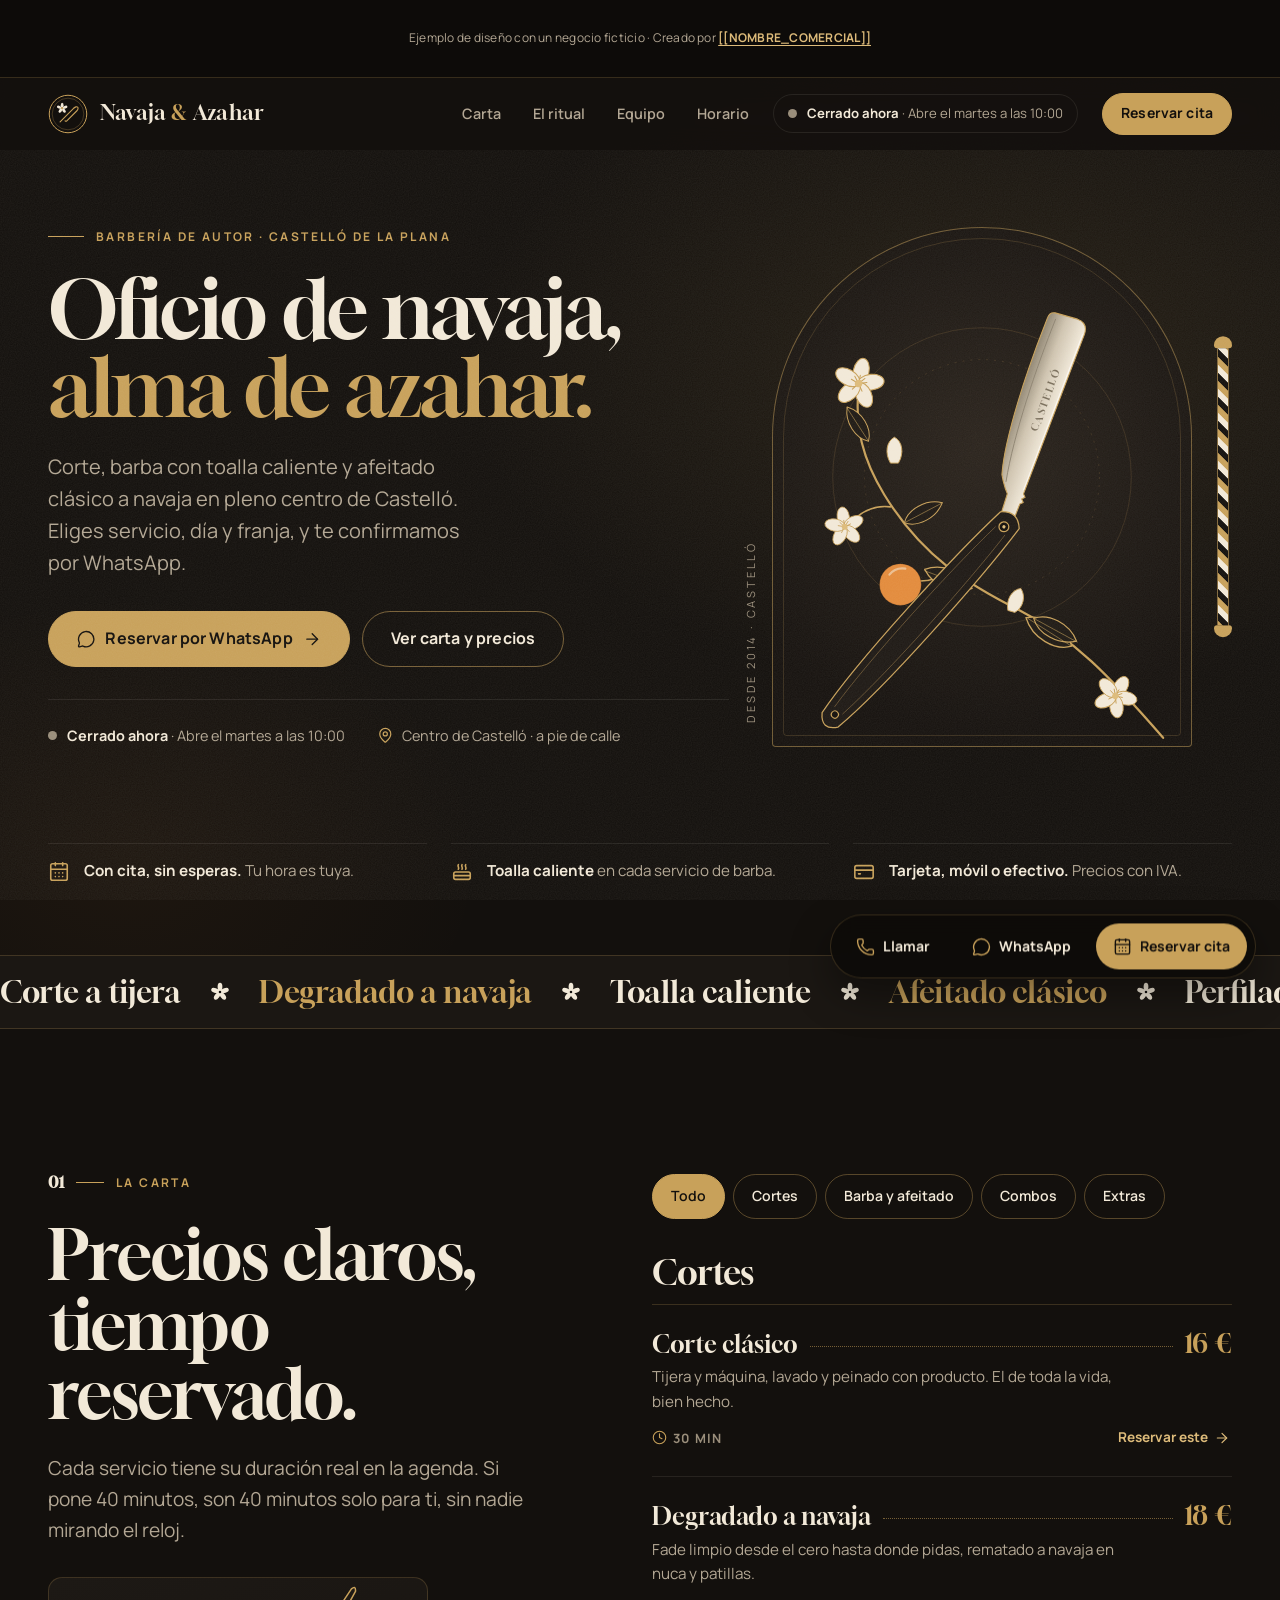
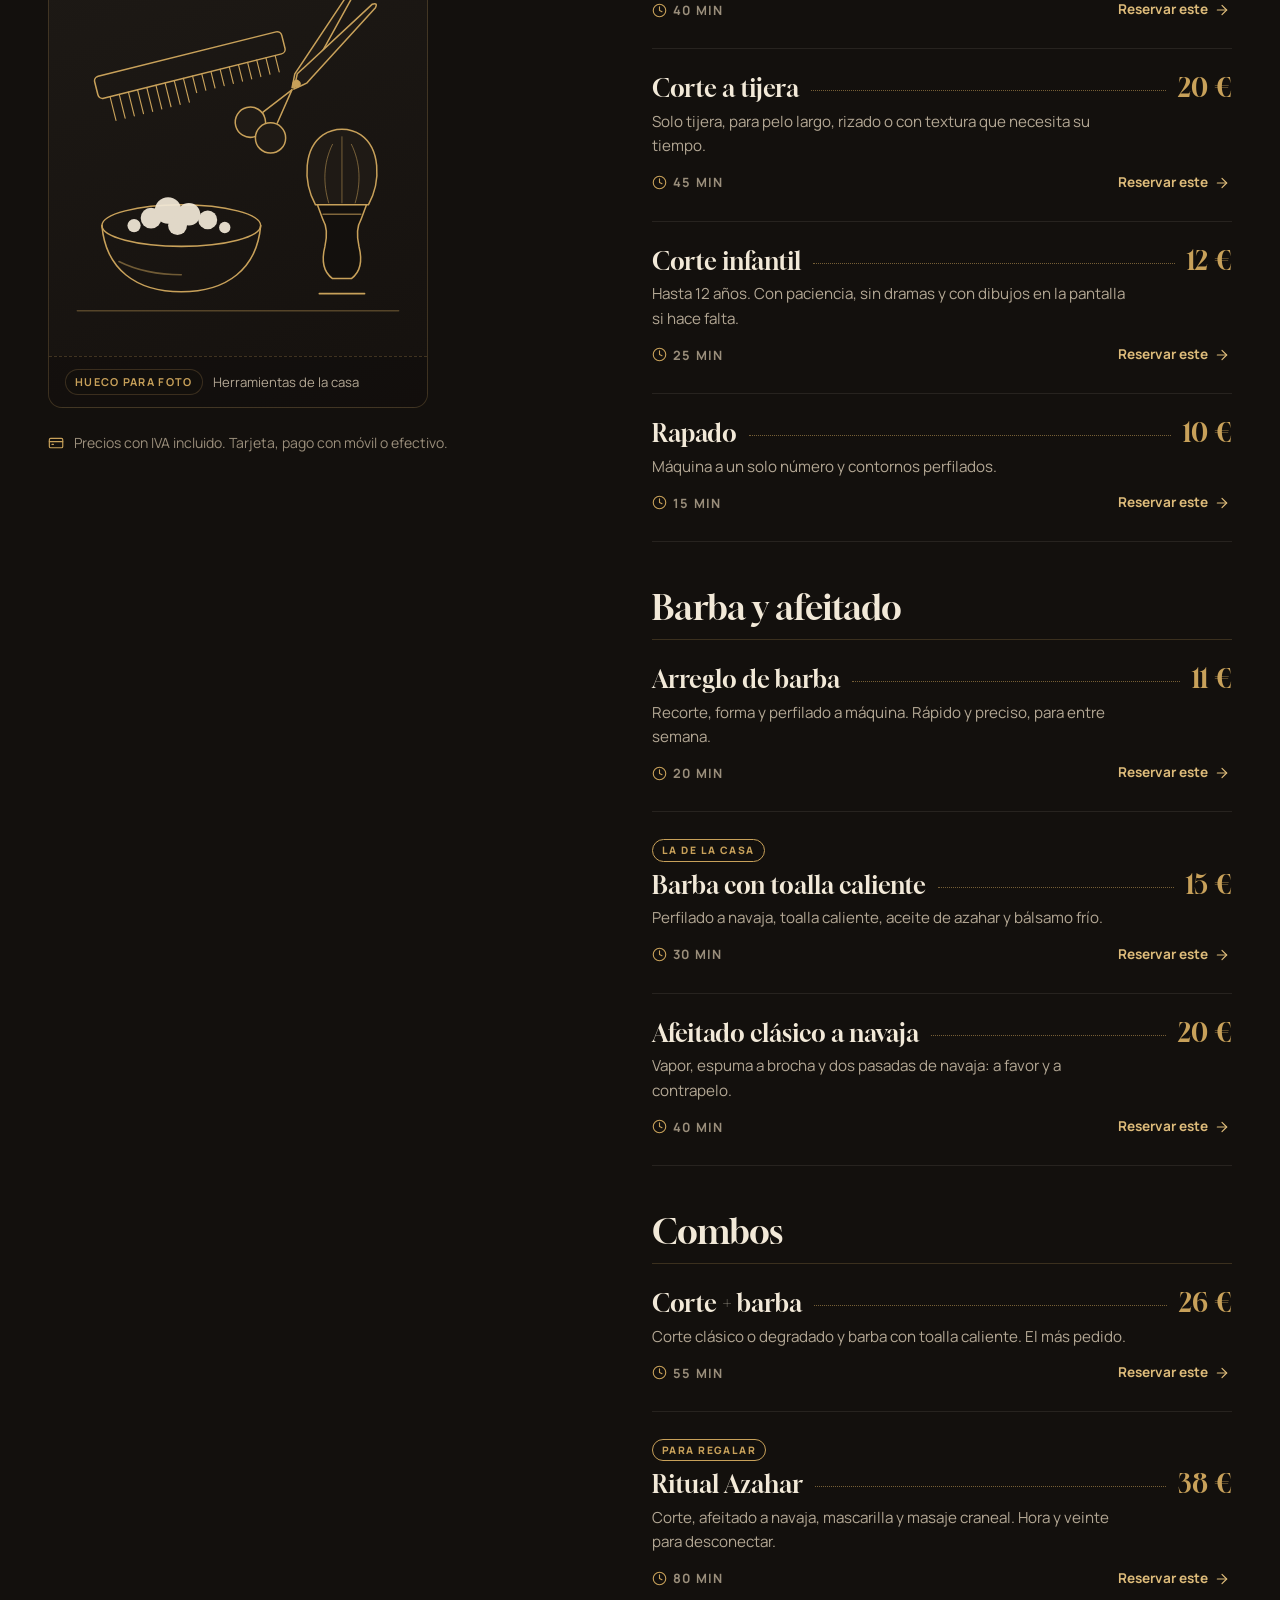
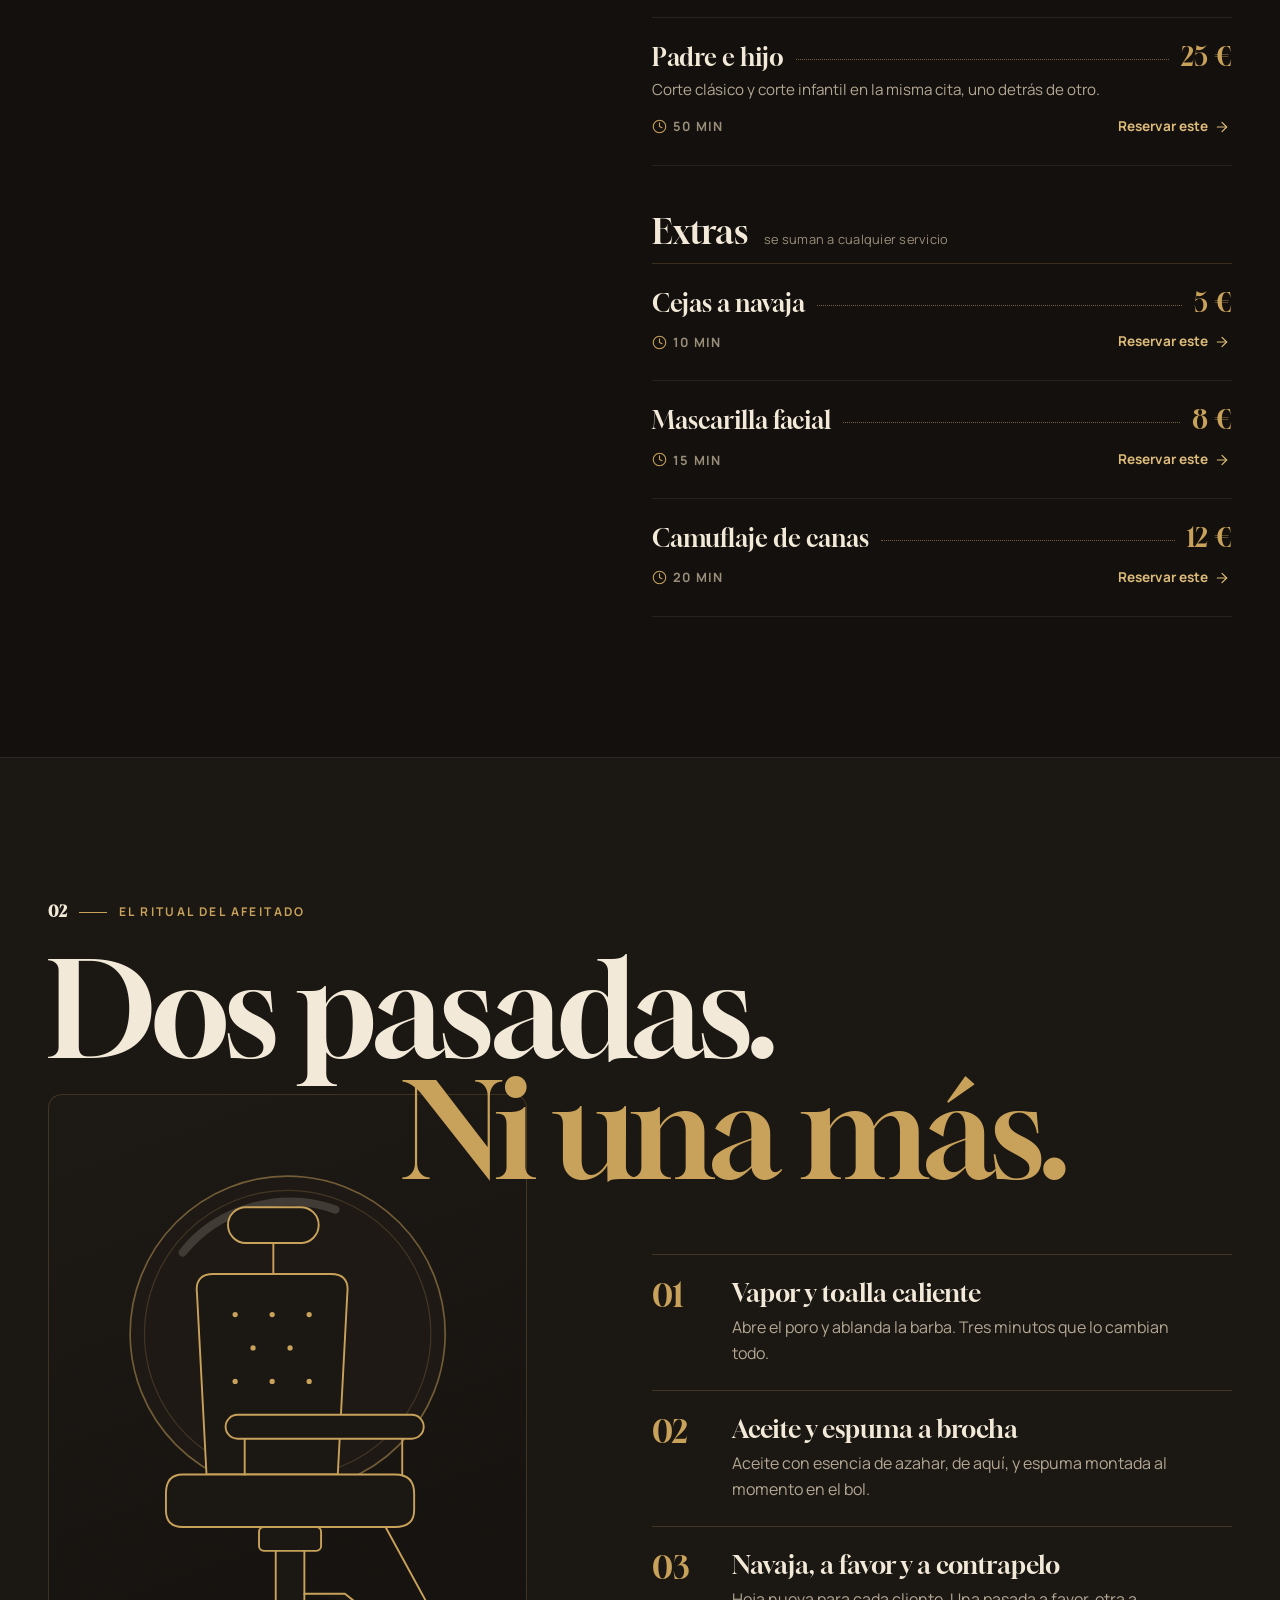
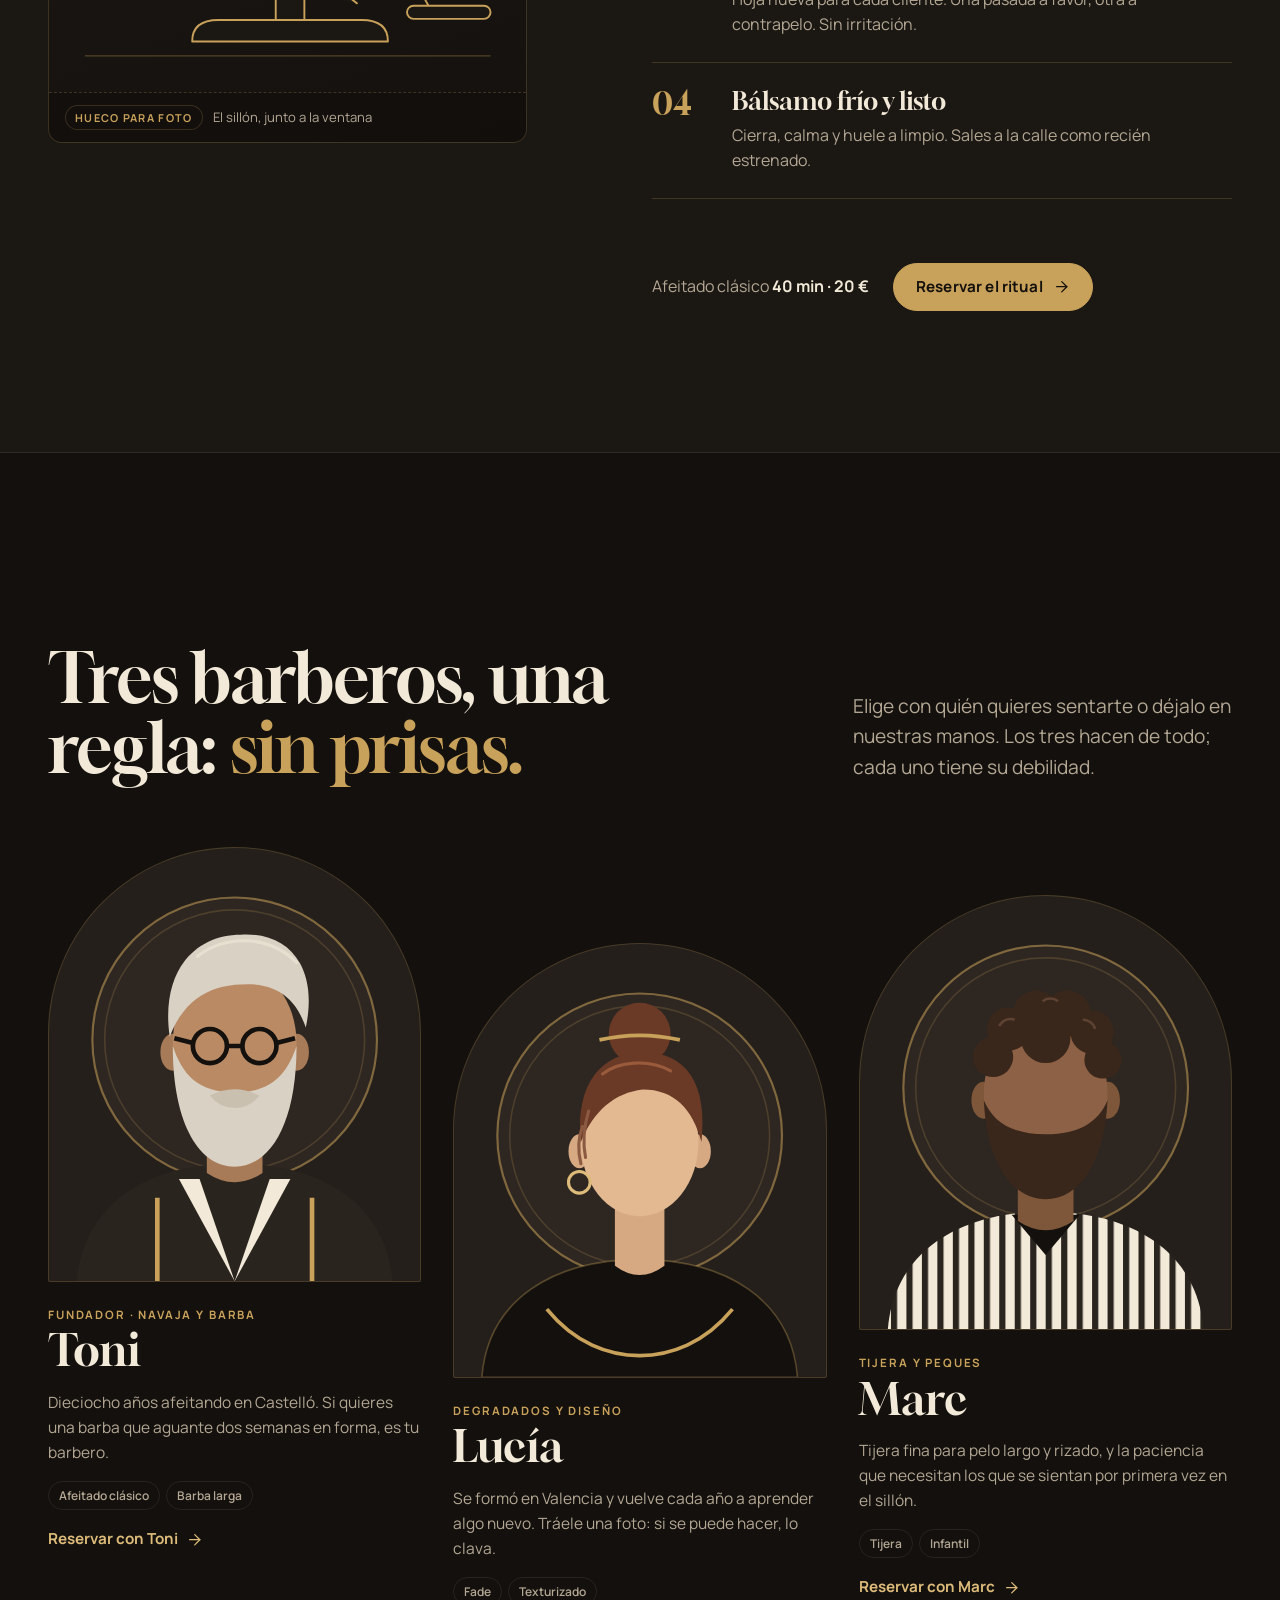
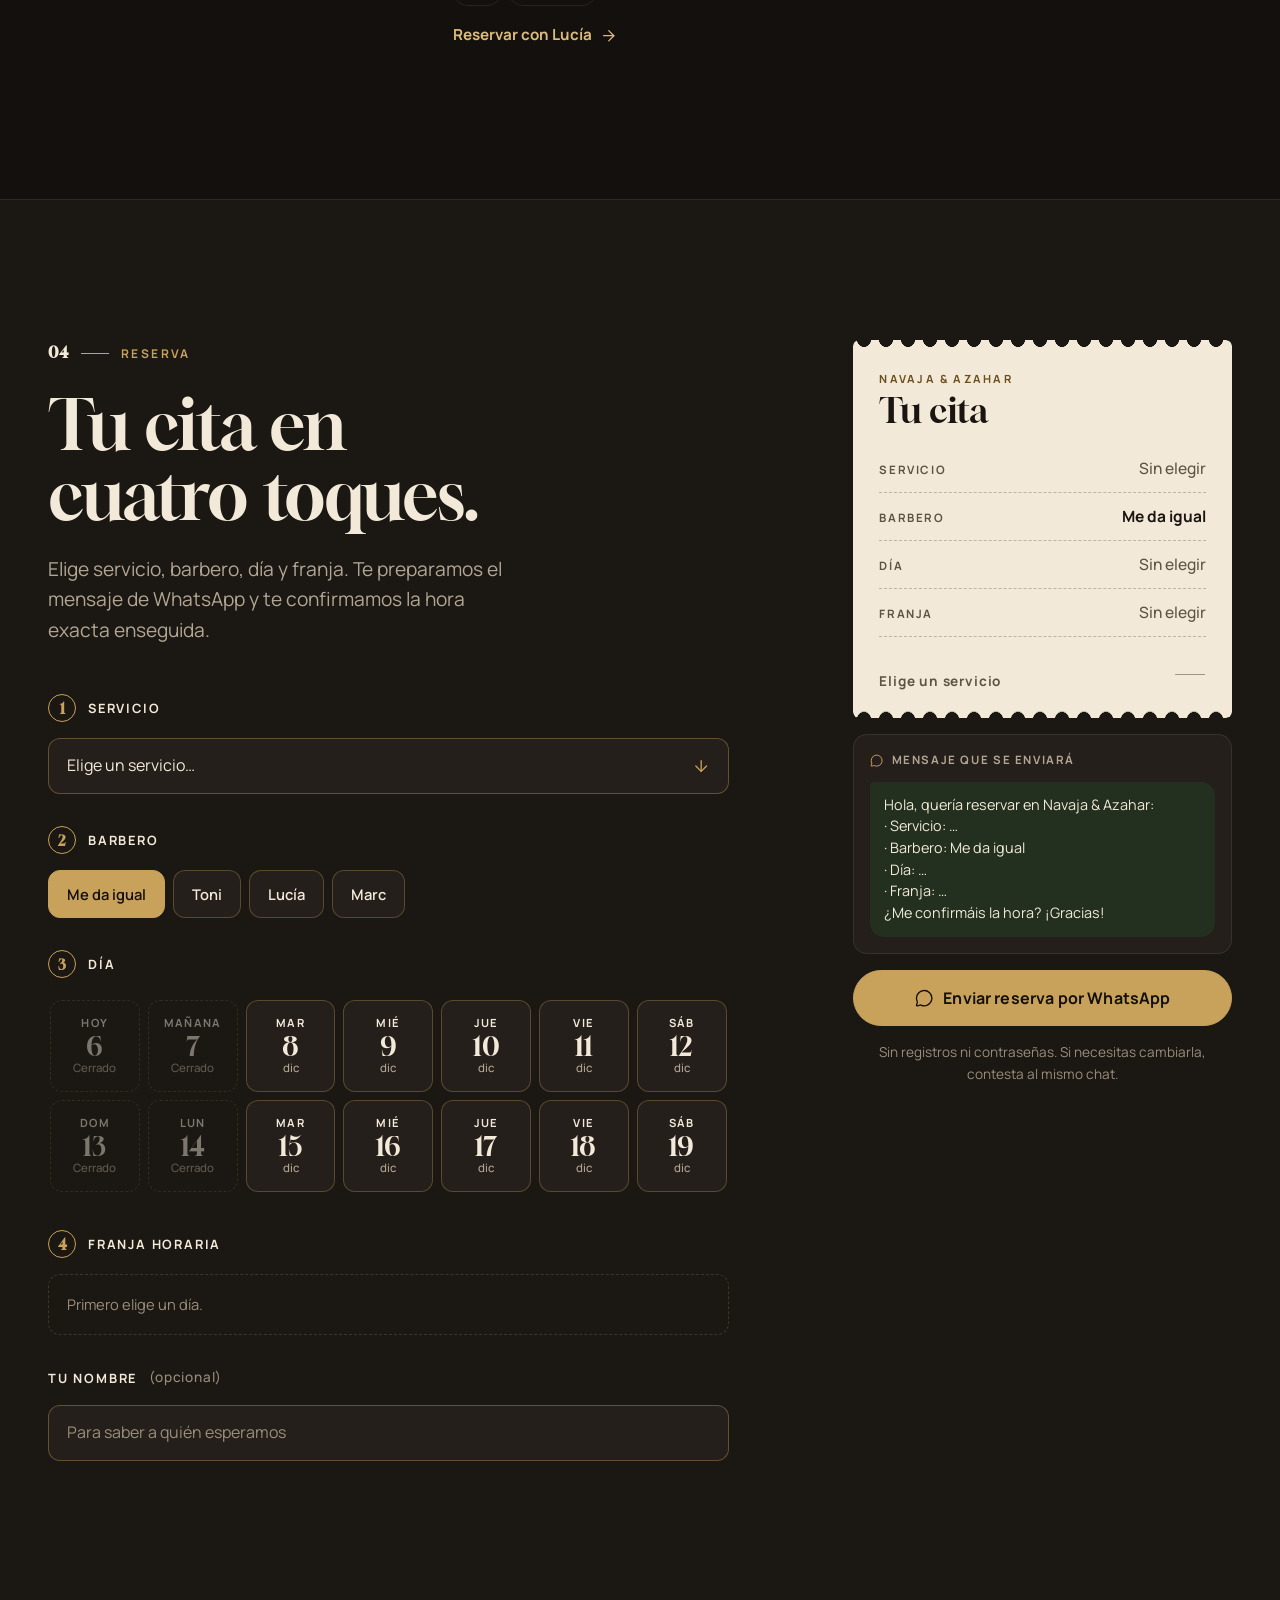
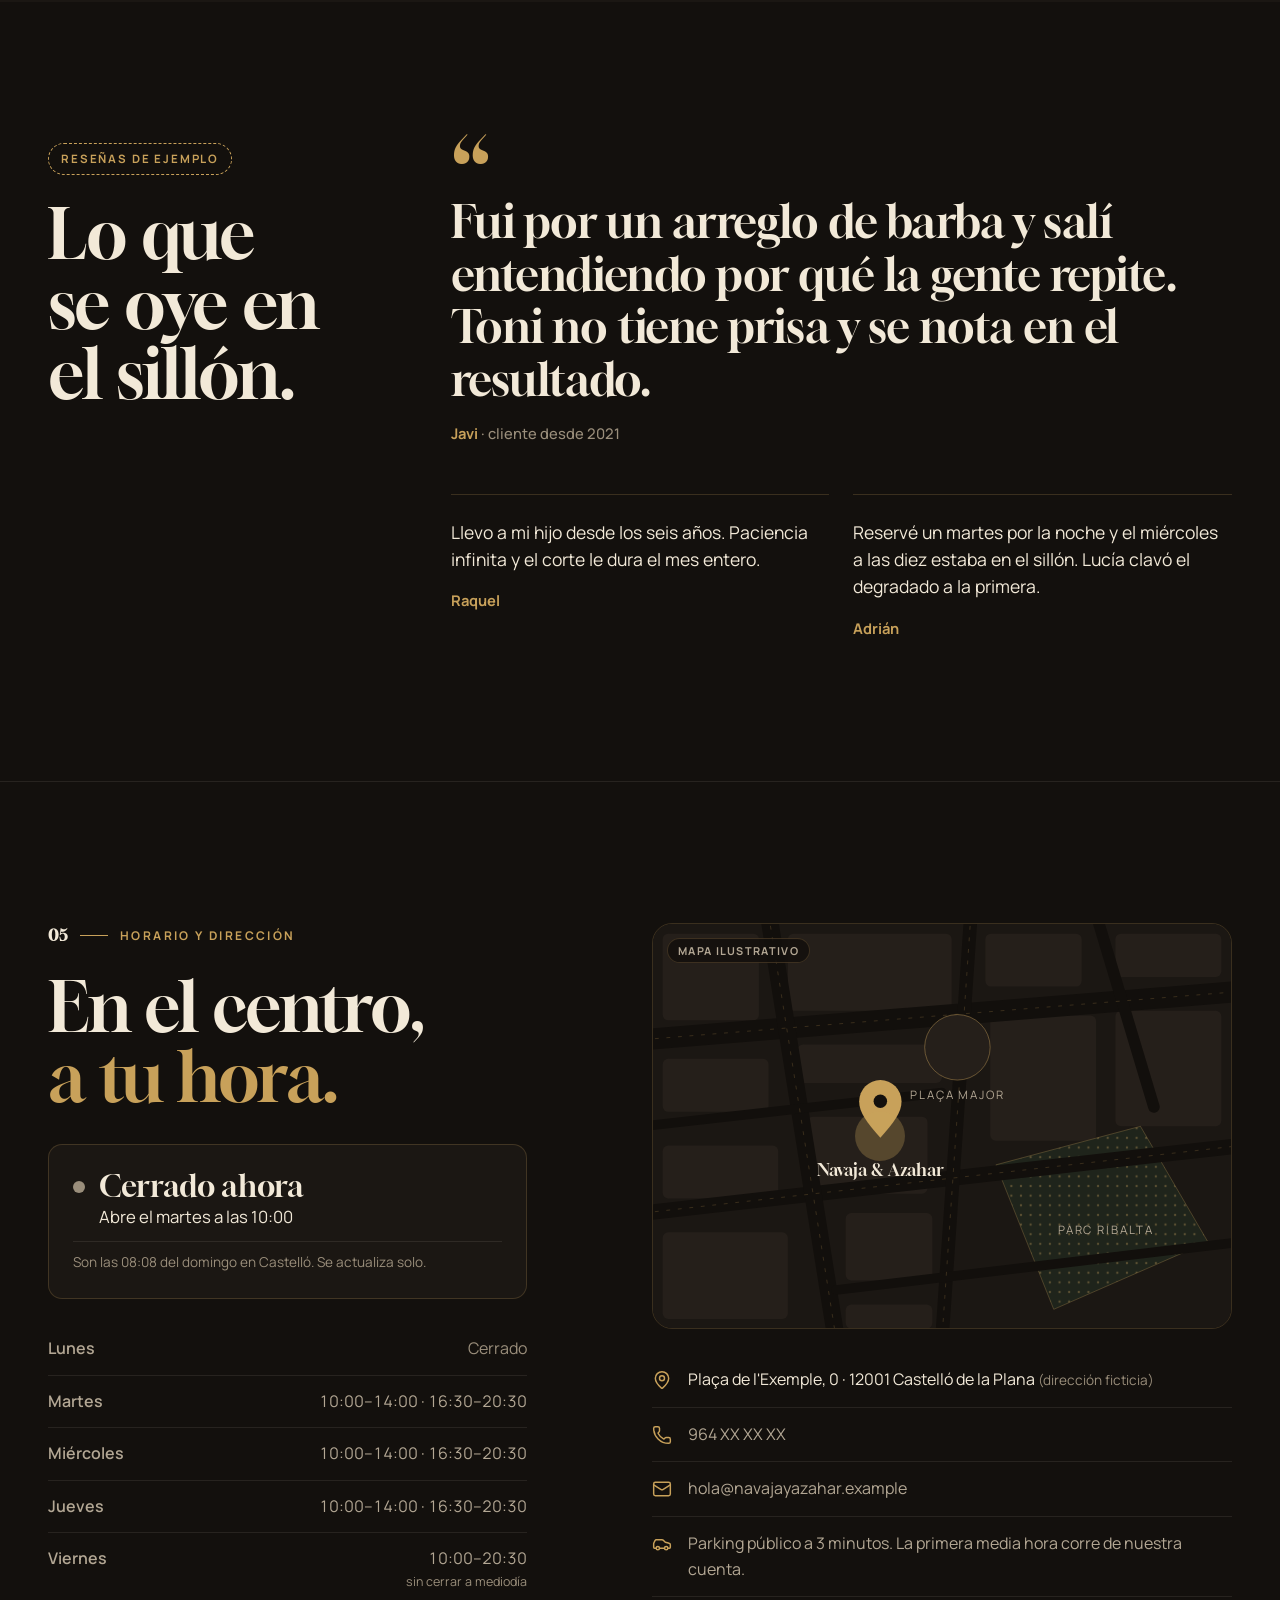
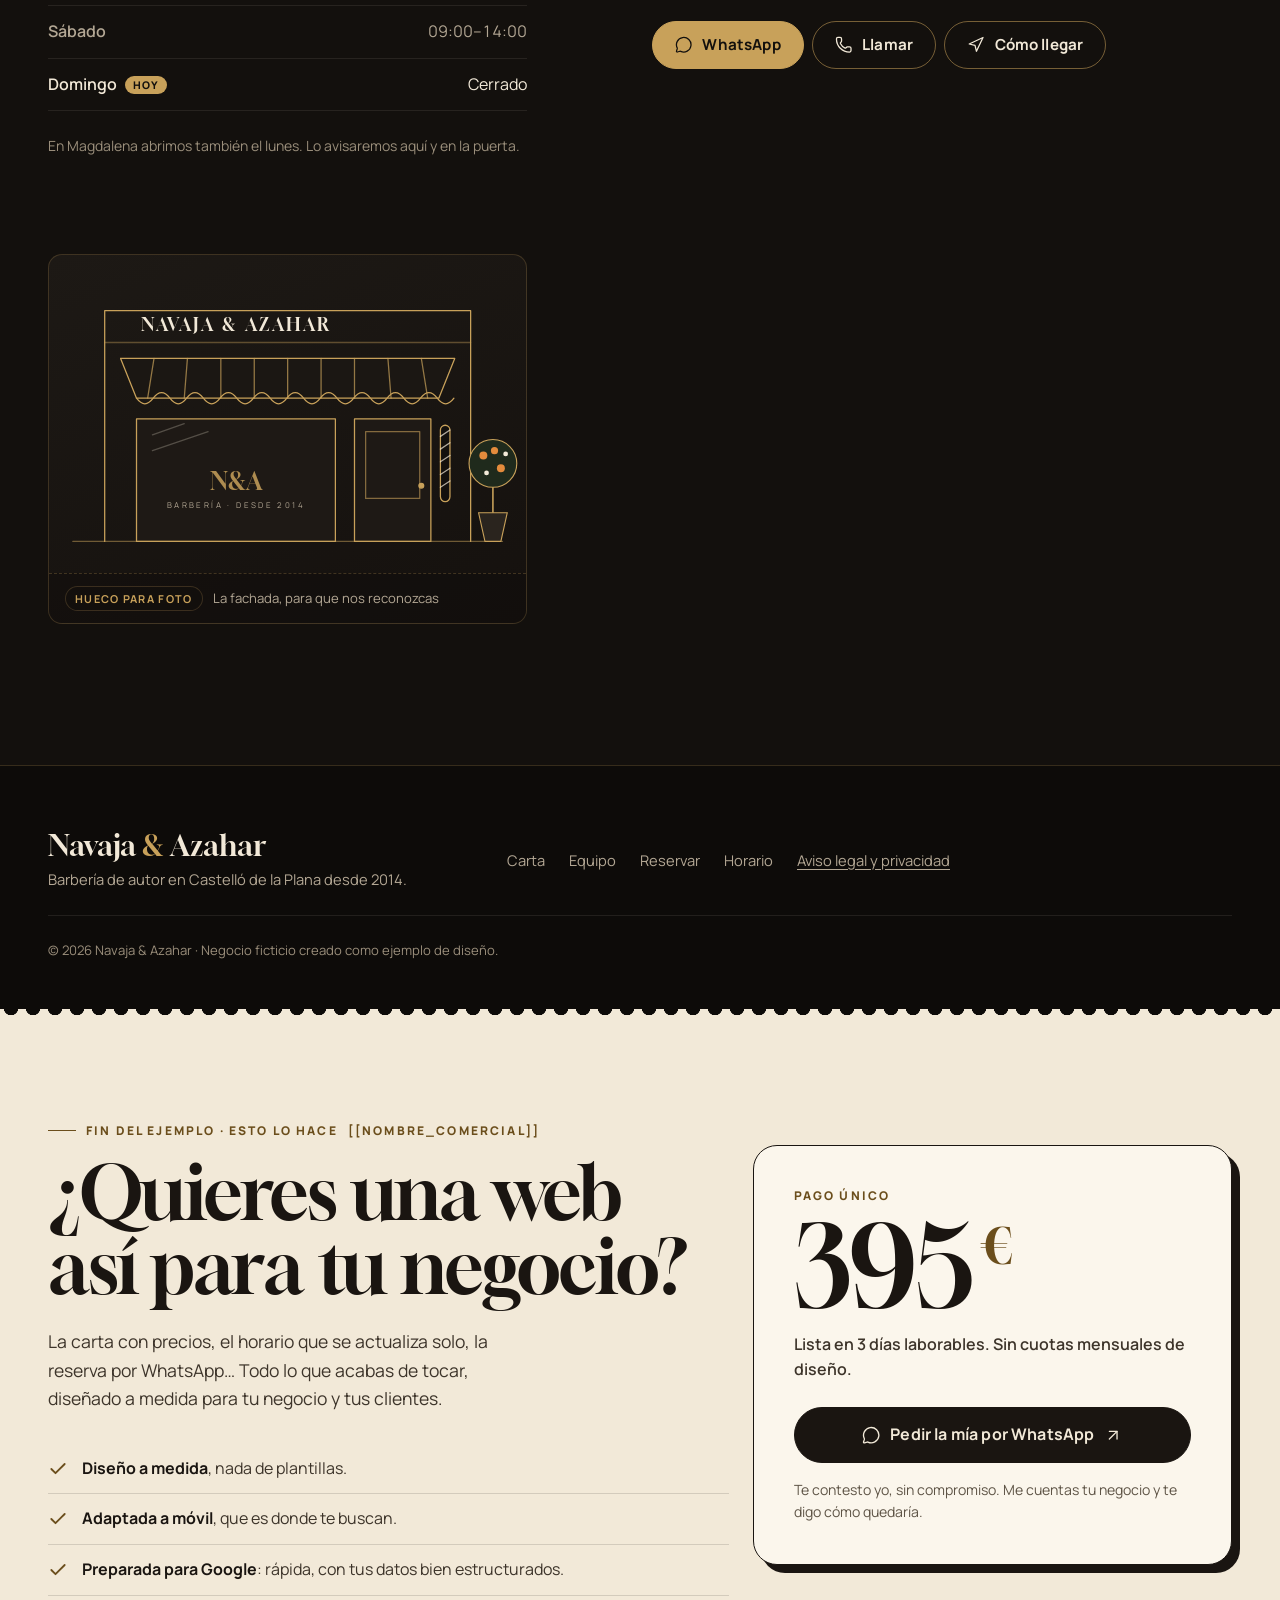
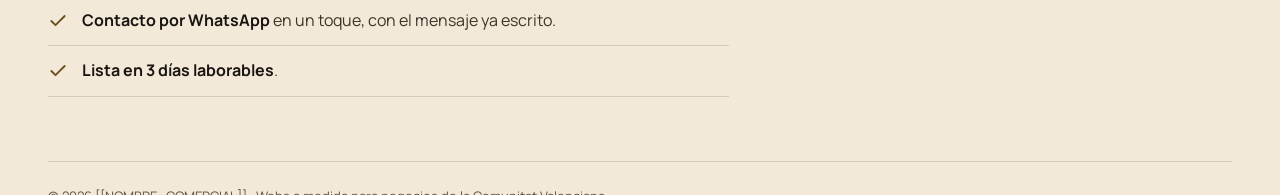
==== site/muestras/barberia/index.html @ 2fc7268a "Muestras en site/muestras (barbería, taller, restaurante) y tarjetas con capturas - Mueve demos/barb" ====
<!DOCTYPE html>
<html lang="es">
<head>
<meta charset="utf-8">
<meta name="viewport" content="width=device-width, initial-scale=1, viewport-fit=cover">
<title>Navaja &amp; Azahar · Barbería en Castelló de la Plana</title>
<meta name="description" content="Barbería de autor en el centro de Castelló de la Plana: corte, barba con toalla caliente y afeitado clásico a navaja. Consulta precios y reserva por WhatsApp en un minuto.">
<meta name="robots" content="noindex, nofollow">
<meta name="theme-color" content="#13100D">
<meta name="color-scheme" content="dark">
<link rel="icon" href="favicon.svg" type="image/svg+xml">
<script>
/* Fuentes: en web (http/https) se precargan las woff2; abriendo el archivo con doble clic (file://) se usan embebidas, porque el navegador bloquea las fuentes locales. */
(function (d) {
  var h = d.head;
  if (location.protocol === 'file:') {
    var s = d.createElement('script'); s.src = 'fonts/fuentes-local.js'; h.appendChild(s);
    return;
  }
  var css = '';
  [['Gloock', 'gloock-latin-400-normal', '400'], ['Manrope', 'manrope-latin-wght-normal', '200 800']].forEach(function (f) {
    var l = d.createElement('link');
    l.rel = 'preload'; l.as = 'font'; l.type = 'font/woff2'; l.crossOrigin = 'anonymous'; l.href = 'fonts/' + f[1] + '.woff2';
    h.appendChild(l);
    css += '@font-face{font-family:"' + f[0] + '";src:url(fonts/' + f[1] + '.woff2) format("woff2");font-weight:' + f[2] + ';font-style:normal;font-display:swap}';
  });
  var st = d.createElement('style'); st.textContent = css; h.appendChild(st);
})(document);
</script>
<link rel="stylesheet" href="styles.css">
<script type="application/ld+json">
{
  "@context": "https://schema.org",
  "@type": "HairSalon",
  "name": "Navaja & Azahar",
  "description": "Barbería de autor (negocio ficticio de demostración) en Castelló de la Plana: corte, barba con toalla caliente y afeitado clásico a navaja.",
  "telephone": "+34 964 XX XX XX",
  "email": "hola@navajayazahar.example",
  "priceRange": "10 € – 38 €",
  "currenciesAccepted": "EUR",
  "paymentAccepted": "Efectivo, tarjeta, pago con móvil",
  "address": {
    "@type": "PostalAddress",
    "streetAddress": "Plaça de l'Exemple, 0 (dirección ficticia)",
    "addressLocality": "Castelló de la Plana",
    "addressRegion": "Castellón",
    "postalCode": "12001",
    "addressCountry": "ES"
  },
  "openingHoursSpecification": [
    { "@type": "OpeningHoursSpecification", "dayOfWeek": ["Tuesday", "Wednesday", "Thursday"], "opens": "10:00", "closes": "14:00" },
    { "@type": "OpeningHoursSpecification", "dayOfWeek": ["Tuesday", "Wednesday", "Thursday"], "opens": "16:30", "closes": "20:30" },
    { "@type": "OpeningHoursSpecification", "dayOfWeek": "Friday", "opens": "10:00", "closes": "20:30" },
    { "@type": "OpeningHoursSpecification", "dayOfWeek": "Saturday", "opens": "09:00", "closes": "14:00" }
  ],
  "makesOffer": [
    { "@type": "Offer", "itemOffered": { "@type": "Service", "name": "Corte clásico" }, "price": "16", "priceCurrency": "EUR" },
    { "@type": "Offer", "itemOffered": { "@type": "Service", "name": "Barba con toalla caliente" }, "price": "15", "priceCurrency": "EUR" },
    { "@type": "Offer", "itemOffered": { "@type": "Service", "name": "Afeitado clásico a navaja" }, "price": "20", "priceCurrency": "EUR" },
    { "@type": "Offer", "itemOffered": { "@type": "Service", "name": "Ritual Azahar" }, "price": "38", "priceCurrency": "EUR" }
  ]
}
</script>
</head>
<body>

<svg class="sprite" aria-hidden="true" focusable="false">
  <symbol id="i-phone" viewBox="0 0 24 24"><path d="M13.832 16.568a1 1 0 0 0 1.213-.303l.355-.465A2 2 0 0 1 17 15h3a2 2 0 0 1 2 2v3a2 2 0 0 1-2 2A18 18 0 0 1 2 4a2 2 0 0 1 2-2h3a2 2 0 0 1 2 2v3a2 2 0 0 1-.8 1.6l-.468.351a1 1 0 0 0-.292 1.233 14 14 0 0 0 6.392 6.384"/></symbol>
  <symbol id="i-message-circle" viewBox="0 0 24 24"><path d="M2.992 16.342a2 2 0 0 1 .094 1.167l-1.065 3.29a1 1 0 0 0 1.236 1.168l3.413-.998a2 2 0 0 1 1.099.092 10 10 0 1 0-4.777-4.719"/></symbol>
  <symbol id="i-map-pin" viewBox="0 0 24 24"><path d="M20 10c0 4.993-5.539 10.193-7.399 11.799a1 1 0 0 1-1.202 0C9.539 20.193 4 14.993 4 10a8 8 0 0 1 16 0"/><circle cx="12" cy="10" r="3"/></symbol>
  <symbol id="i-clock" viewBox="0 0 24 24"><circle cx="12" cy="12" r="10"/><path d="M12 6v6l4 2"/></symbol>
  <symbol id="i-scissors" viewBox="0 0 24 24"><circle cx="6" cy="6" r="3"/><path d="M8.12 8.12 12 12"/><path d="M20 4 8.12 15.88"/><circle cx="6" cy="18" r="3"/><path d="M14.8 14.8 20 20"/></symbol>
  <symbol id="i-arrow-right" viewBox="0 0 24 24"><path d="M5 12h14"/><path d="m12 5 7 7-7 7"/></symbol>
  <symbol id="i-arrow-up-right" viewBox="0 0 24 24"><path d="M7 7h10v10"/><path d="M7 17 17 7"/></symbol>
  <symbol id="i-check" viewBox="0 0 24 24"><path d="M20 6 9 17l-5-5"/></symbol>
  <symbol id="i-x" viewBox="0 0 24 24"><path d="M18 6 6 18"/><path d="m6 6 12 12"/></symbol>
  <symbol id="i-menu" viewBox="0 0 24 24"><path d="M4 7h16"/><path d="M4 17h16"/></symbol>
  <symbol id="i-navigation" viewBox="0 0 24 24"><polygon points="3 11 22 2 13 21 11 13 3 11"/></symbol>
  <symbol id="i-credit-card" viewBox="0 0 24 24"><rect width="20" height="14" x="2" y="5" rx="2"/><line x1="2" x2="22" y1="10" y2="10"/><path d="M6 14h2"/></symbol>
  <symbol id="i-car" viewBox="0 0 24 24"><path d="M19 17h2c.6 0 1-.4 1-1v-3c0-.9-.7-1.7-1.5-1.9C18.7 10.6 16 10 16 10s-1.3-1.4-2.2-2.3c-.5-.4-1.1-.7-1.8-.7H5c-.6 0-1.1.4-1.4.9l-1.4 2.9A3.7 3.7 0 0 0 2 12v4c0 .6.4 1 1 1h2"/><circle cx="7" cy="17" r="2"/><path d="M9 17h6"/><circle cx="17" cy="17" r="2"/></symbol>
  <symbol id="i-mail" viewBox="0 0 24 24"><path d="m22 7-8.991 5.727a2 2 0 0 1-2.009 0L2 7"/><rect x="2" y="4" width="20" height="16" rx="2"/></symbol>
  <symbol id="i-calendar-days" viewBox="0 0 24 24"><path d="M8 2v3"/><path d="M16 2v3"/><rect x="3" y="3" width="18" height="18" rx="2"/><path d="M3 9h18"/><path d="M8 13h.01"/><path d="M12 13h.01"/><path d="M16 13h.01"/><path d="M8 17h.01"/><path d="M12 17h.01"/><path d="M16 17h.01"/></symbol>
  <symbol id="i-steam" viewBox="0 0 24 24"><path d="M8 9c1.5-2-1.5-3 0-5"/><path d="M12 9c1.5-2-1.5-3 0-5"/><path d="M16 9c1.5-2-1.5-3 0-5"/><rect x="3" y="12" width="18" height="8" rx="2"/><path d="M3 16h18"/></symbol>
  <symbol id="i-blossom" viewBox="0 0 24 24"><g fill="currentColor" stroke="none"><ellipse cx="12" cy="6.4" rx="2.6" ry="4.4"/><ellipse cx="12" cy="6.4" rx="2.6" ry="4.4" transform="rotate(72 12 12)"/><ellipse cx="12" cy="6.4" rx="2.6" ry="4.4" transform="rotate(144 12 12)"/><ellipse cx="12" cy="6.4" rx="2.6" ry="4.4" transform="rotate(216 12 12)"/><ellipse cx="12" cy="6.4" rx="2.6" ry="4.4" transform="rotate(288 12 12)"/></g><circle cx="12" cy="12" r="2.3" fill="#13100D"/></symbol>
</svg>

<a class="skip" href="#contenido">Saltar al contenido</a>

<div class="demo-bar" role="note">
  <p>Ejemplo de diseño con un negocio ficticio <span aria-hidden="true">·</span> Creado por <a href="../../#muestras" data-cfg="marca">[[NOMBRE_COMERCIAL]]</a></p>
</div>

<header class="site-header" id="cabecera">
  <div class="wrap header-inner">
    <a class="brand" href="#inicio" aria-label="Navaja &amp; Azahar, volver al inicio">
      <svg class="brand-mark" viewBox="0 0 48 48" aria-hidden="true" focusable="false">
        <circle cx="24" cy="24" r="22.5" fill="none" stroke="currentColor" stroke-width="1.2"/>
        <circle cx="24" cy="24" r="19" fill="none" stroke="currentColor" stroke-width=".6" opacity=".55"/>
        <path d="M14.5 33.5 31 17" stroke="currentColor" stroke-width="1.3" stroke-linecap="round"/>
        <path d="M31 17c1.6-1.6 3.6-2.2 4.6-1.2s.4 3-1.2 4.6L22.6 32.2c-.6.6-1.5.6-2.1 0l-.4-.4" fill="none" stroke="currentColor" stroke-width="1.3" stroke-linejoin="round"/>
        <g transform="translate(17 17)" fill="#F2E9D8"><ellipse cx="0" cy="-3.6" rx="1.7" ry="3"/><ellipse cx="0" cy="-3.6" rx="1.7" ry="3" transform="rotate(72)"/><ellipse cx="0" cy="-3.6" rx="1.7" ry="3" transform="rotate(144)"/><ellipse cx="0" cy="-3.6" rx="1.7" ry="3" transform="rotate(216)"/><ellipse cx="0" cy="-3.6" rx="1.7" ry="3" transform="rotate(288)"/><circle r="1.3" fill="#C8A15A"/></g>
      </svg>
      <span class="brand-name">Navaja <span class="amp">&amp;</span> Azahar</span>
    </a>

    <nav class="main-nav" aria-label="Principal">
      <ul>
        <li><a href="#servicios">Carta</a></li>
        <li><a href="#ritual">El ritual</a></li>
        <li><a href="#equipo">Equipo</a></li>
        <li><a href="#visita">Horario</a></li>
      </ul>
    </nav>

    <p class="status status--pill" data-status aria-live="polite"><span class="status-dot" aria-hidden="true"></span><span class="status-text">Mar–Sáb · con cita</span></p>

    <a class="btn btn--brass btn--sm header-cta" href="#reserva">Reservar cita</a>

    <button class="menu-toggle" type="button" aria-expanded="false" aria-controls="menu-movil">
      <span class="menu-toggle-label">Menú</span>
      <svg class="icon" aria-hidden="true"><use href="#i-menu"/></svg>
    </button>
  </div>
</header>

<div class="mobile-menu" id="menu-movil" hidden>
  <nav aria-label="Menú móvil">
    <ol>
      <li><a href="#servicios"><span>01</span>Carta y precios</a></li>
      <li><a href="#ritual"><span>02</span>El ritual</a></li>
      <li><a href="#equipo"><span>03</span>Equipo</a></li>
      <li><a href="#reserva"><span>04</span>Reservar</a></li>
      <li><a href="#visita"><span>05</span>Horario y dirección</a></li>
    </ol>
  </nav>
  <div class="mobile-menu-foot">
    <p class="status" data-status><span class="status-dot" aria-hidden="true"></span><span class="status-text">Mar–Sáb · con cita</span></p>
    <button class="btn btn--ghost" type="button" data-demo="call"><svg class="icon" aria-hidden="true"><use href="#i-phone"/></svg>964 XX XX XX</button>
  </div>
</div>

<main id="contenido">

  <!-- ============ HERO ============ -->
  <section class="hero" id="inicio" aria-labelledby="hero-title">
    <div class="wrap hero-grid">
      <div class="hero-copy">
        <p class="eyebrow"><span class="eyebrow-line" aria-hidden="true"></span><span>Barbería<span class="hide-sm"> de autor</span> · Castelló de la Plana</span></p>
        <h1 id="hero-title" class="hero-title">
          <span class="line">Oficio de navaja,</span>
          <span class="line line--accent">alma de azahar.</span>
        </h1>
        <p class="hero-lead">Corte, barba con toalla caliente y afeitado clásico a navaja en pleno centro de Castelló. Eliges servicio, día y franja, y te confirmamos por WhatsApp.</p>
        <div class="hero-actions">
          <a class="btn btn--brass btn--lg" href="#reserva">
            <svg class="icon" aria-hidden="true"><use href="#i-message-circle"/></svg>
            Reservar por WhatsApp
            <svg class="icon icon--arrow" aria-hidden="true"><use href="#i-arrow-right"/></svg>
          </a>
          <a class="btn btn--line btn--lg" href="#servicios">Ver carta y precios</a>
        </div>
        <div class="hero-meta">
          <p class="status status--hero" data-status><span class="status-dot" aria-hidden="true"></span><span class="status-text">Mar–Sáb · con cita</span></p>
          <p class="hero-place"><svg class="icon" aria-hidden="true"><use href="#i-map-pin"/></svg>Centro de Castelló · a pie de calle</p>
        </div>
      </div>

      <div class="hero-art">
        <div class="arch">
          <svg class="art-layer art-rings" viewBox="0 0 420 520" aria-hidden="true" focusable="false">
            <g fill="none" stroke="#C8A15A" stroke-opacity=".16">
              <circle cx="210" cy="250" r="150"/>
              <circle cx="210" cy="250" r="118" stroke-dasharray="2 6"/>
            </g>

          </svg>
          <svg class="art-layer art-base" viewBox="0 0 420 520" role="img" aria-labelledby="razor-title">
            <title id="razor-title">Ilustración: navaja de barbero abierta junto a una rama de azahar con una naranja</title>
            <defs>
              <g id="petals">
                <ellipse cx="0" cy="-12" rx="7.5" ry="12.5"/>
                <ellipse cx="0" cy="-12" rx="7.5" ry="12.5" transform="rotate(72)"/>
                <ellipse cx="0" cy="-12" rx="7.5" ry="12.5" transform="rotate(144)"/>
                <ellipse cx="0" cy="-12" rx="7.5" ry="12.5" transform="rotate(216)"/>
                <ellipse cx="0" cy="-12" rx="7.5" ry="12.5" transform="rotate(288)"/>
              </g>
              <g id="stamens" stroke="#C8A15A" stroke-width="1" stroke-linecap="round">
                <path d="M0 0v-8M0 0l7.6-2.5M0 0l4.7 6.5M0 0l-4.7 6.5M0 0l-7.6-2.5M0 0l5-6M0 0l-5-6"/>
              </g>
              <g id="blossom">
                <use href="#petals" fill="#F2E9D8" stroke="#C8A15A" stroke-width="1"/>
                <use href="#stamens"/>
                <circle r="3.6" fill="#DDBB7A"/>
              </g>
              <path id="leaf" d="M0 0C12-13 38-14 54 0 38 14 12 13 0 0Z"/>
            </defs>
            <!-- rama de azahar (detrás de la navaja) -->
            <g class="sprig">
              <path d="M392 512C340 452 300 410 248 384 196 358 150 330 112 268 90 232 82 200 86 160" fill="none" stroke="#C8A15A" stroke-width="2.2" stroke-linecap="round"/>
              <path d="M178 344c-10 8-24 12-40 10M118 280c-16-2-28 4-38 14" fill="none" stroke="#C8A15A" stroke-width="1.6" stroke-linecap="round"/>
              <g fill="#1F1A15" stroke="#C8A15A" stroke-width="1.3">
                <use href="#leaf" transform="translate(300 420) rotate(-148)"/>
                <use href="#leaf" transform="translate(262 392) rotate(28) scale(.9)"/>
                <use href="#leaf" transform="translate(200 362) rotate(-158) scale(.95)"/>
                <use href="#leaf" transform="translate(132 296) rotate(-28) scale(.8)"/>
                <use href="#leaf" transform="translate(96 214) rotate(-122) scale(.75)"/>
              </g>
              <g stroke="#C8A15A" stroke-width=".8" stroke-opacity=".7" fill="none">
                <path d="M300 420l-44-28M262 392l44 24M200 362l-48-18M132 296l38-20M96 214l-22-34"/>
              </g>
              <circle cx="128" cy="358" r="21" fill="#E38B3C"/>
              <path d="M117 348c4-5 10-7 16-6" fill="none" stroke="#F2E9D8" stroke-opacity=".55" stroke-width="2.2" stroke-linecap="round"/>
              <circle cx="128" cy="358" r="21" fill="none" stroke="#13100D" stroke-opacity=".25"/>
              <use href="#blossom" transform="translate(86 156) rotate(12) scale(1.05)"/>
              <use href="#blossom" transform="translate(72 300) rotate(-8) scale(.82)"/>
              <use href="#blossom" transform="translate(344 470) rotate(30) scale(.9)"/>
              <g fill="#F2E9D8" stroke="#C8A15A" stroke-width="1">
                <path d="M118 236c-6-10-4-22 4-26 8 4 10 16 4 26z"/>
                <path d="M236 384c-2-11 4-21 13-22 5 7 3 19-6 24z"/>
              </g>
            </g>

          </svg>
          <svg class="art-layer art-blade" viewBox="0 0 420 520" aria-hidden="true" focusable="false">
            <defs>
              <linearGradient id="steel" x1="0" y1="0" x2="0" y2="1">
                <stop offset="0" stop-color="#F4ECDD"/>
                <stop offset=".55" stop-color="#CFC4B0"/>
                <stop offset="1" stop-color="#8F8572"/>
              </linearGradient>
            </defs>
            <g transform="translate(232 300) rotate(132) scale(.9)">
              <g transform="rotate(-22)">
                <g>
                  <path d="M-8 -7L30 -8l3 -3 3 3 3 -3 3 3L232 -11Q246 -11 246 2L244 28Q243 34 236 34C170 36 92 33 54 22Q42 15 36 9L-8 7Q-14 0 -8 -7Z" transform="scale(-1 1)" fill="url(#steel)" stroke="#C8A15A" stroke-width="1.2" stroke-linejoin="round"/>
                  <path d="M-48 15C-100 25-180 27-238 25" fill="none" stroke="#8F8572" stroke-width="1"/>
                  <path d="M-46 -6.5L-232 -9" fill="none" stroke="#FFFFFF" stroke-opacity=".7" stroke-width="1"/>
                  <text x="-150" y="9" transform="rotate(180 -150 5)" fill="#7A6F5C" font-family="Gloock, Georgia, serif" font-size="11" letter-spacing="2" text-anchor="middle">CASTELLÓ</text>
                </g>
              </g>
            </g>
          </svg>
          <svg class="art-layer art-handle" viewBox="0 0 420 520" aria-hidden="true" focusable="false">
            <g transform="translate(232 300) rotate(132) scale(.9)">
              <g class="razor-handle">
                <path d="M-10 -14C60 -20 220 -22 290 -12Q306 0 290 12C220 22 60 20 -10 14Q-24 0 -10 -14Z" fill="#1E1915" stroke="#C8A15A" stroke-width="1.4"/>
                <path d="M6 -7C70 -12 210 -13 276 -6M6 7C70 12 210 13 276 6" fill="none" stroke="#C8A15A" stroke-opacity=".45" stroke-width=".9"/>
                <circle r="5.5" fill="#13100D" stroke="#C8A15A" stroke-width="1.4"/>
                <circle r="1.8" fill="#DDBB7A"/>
                <circle cx="282" r="4" fill="#13100D" stroke="#C8A15A" stroke-width="1.2"/>
              </g>
            </g>
          </svg>
        </div>
        <div class="pole" aria-hidden="true"><span class="pole-cap"></span><span class="pole-tube"><span class="pole-stripes"></span></span><span class="pole-cap"></span></div>
        <p class="hero-art-note" aria-hidden="true">Desde 2014 · Castelló</p>
      </div>
    </div>

    <ul class="wrap hero-facts" aria-label="Lo esencial">
      <li><svg class="icon" aria-hidden="true"><use href="#i-calendar-days"/></svg><span><strong>Con cita, sin esperas.</strong> Tu hora es tuya.</span></li>
      <li><svg class="icon" aria-hidden="true"><use href="#i-steam"/></svg><span><strong>Toalla caliente</strong> en cada servicio de barba.</span></li>
      <li><svg class="icon" aria-hidden="true"><use href="#i-credit-card"/></svg><span><strong>Tarjeta, móvil o efectivo.</strong> Precios con IVA.</span></li>
    </ul>
  </section>

  <!-- ============ CINTA ============ -->
  <div class="ribbon" aria-hidden="true">
    <div class="ribbon-track">
      <span>Corte a tijera</span><svg class="icon"><use href="#i-blossom"/></svg>
      <span>Degradado a navaja</span><svg class="icon"><use href="#i-blossom"/></svg>
      <span>Toalla caliente</span><svg class="icon"><use href="#i-blossom"/></svg>
      <span>Afeitado clásico</span><svg class="icon"><use href="#i-blossom"/></svg>
      <span>Perfilado de barba</span><svg class="icon"><use href="#i-blossom"/></svg>
      <span>Ritual Azahar</span><svg class="icon"><use href="#i-blossom"/></svg>
      <span>Corte a tijera</span><svg class="icon"><use href="#i-blossom"/></svg>
      <span>Degradado a navaja</span><svg class="icon"><use href="#i-blossom"/></svg>
      <span>Toalla caliente</span><svg class="icon"><use href="#i-blossom"/></svg>
      <span>Afeitado clásico</span><svg class="icon"><use href="#i-blossom"/></svg>
      <span>Perfilado de barba</span><svg class="icon"><use href="#i-blossom"/></svg>
      <span>Ritual Azahar</span><svg class="icon"><use href="#i-blossom"/></svg>
    </div>
  </div>

  <!-- ============ CARTA ============ -->
  <section class="section carta" id="servicios" aria-labelledby="carta-title">
    <div class="wrap carta-grid">
      <div class="carta-aside">
        <p class="kicker reveal"><span>01</span>La carta</p>
        <h2 id="carta-title" class="h2 reveal">Precios claros, tiempo reservado.</h2>
        <p class="lead reveal">Cada servicio tiene su duración real en la agenda. Si pone 40 minutos, son 40 minutos solo para ti, sin nadie mirando el reloj.</p>
        <figure class="photo-slot photo-slot--square reveal" data-photo="Detalle de herramientas sobre la encimera: navaja, brocha, tijeras y peine · 1:1">
          <svg viewBox="0 0 400 400" role="img" aria-labelledby="tools-title">
            <title id="tools-title">Ilustración: tijeras, peine, brocha y bol de espuma sobre la encimera</title>
            <g fill="none" stroke="#C8A15A" stroke-width="1.6" stroke-linecap="round" stroke-linejoin="round">
              <g transform="rotate(-14 150 96)">
                <rect x="48" y="80" width="204" height="24" rx="5"/>
                <path d="M60 104v26M70 104v26M80 104v26M90 104v26M100 104v26M110 104v26M120 104v26M130 104v26M140 104v26M150 104v18M160 104v18M170 104v18M180 104v18M190 104v18M200 104v18M210 104v18M220 104v18M230 104v18M240 104v18" stroke-width="1.2"/>
              </g>
              <g transform="translate(262 112) rotate(38)">
                <g transform="rotate(-7)"><path d="M-2 6-7-8-2-116Q0-122 3-116L7-8Z" fill="#1F1A15"/><path d="M-1 8-15 44"/><circle cx="-21" cy="60" r="16" fill="#1F1A15"/></g>
                <g transform="rotate(7)"><path d="M2 6 7-8 2-116Q0-122-3-116L-7-8Z" fill="#1F1A15"/><path d="M1 8 15 44"/><circle cx="21" cy="60" r="16" fill="#1F1A15"/></g>
                <circle r="3.5" fill="#C8A15A"/>
              </g>
              <ellipse cx="140" cy="262" rx="84" ry="22"/>
              <path d="M56 262c4 46 36 70 84 70s80-24 84-70"/>
              <path d="M74 300c20 10 42 14 66 14"  stroke-opacity=".5"/>
              <g fill="#F2E9D8" stroke="none" opacity=".92">
                <circle cx="108" cy="254" r="11"/><circle cx="126" cy="246" r="14"/><circle cx="148" cy="250" r="12"/><circle cx="168" cy="256" r="10"/><circle cx="136" cy="262" r="10"/><circle cx="90" cy="262" r="7"/><circle cx="186" cy="264" r="6"/>
              </g>
              <path d="M282 240C268 214 270 180 290 166c12-8 28-8 40 0 20 14 22 48 8 74z" fill="#1F1A15"/>
              <path d="M296 238c-6-20-6-42 4-62M310 238v-70M324 238c6-20 6-42-4-62" stroke-width="1" stroke-opacity=".55"/>
              <path d="M284 240h52l-6 16q-6 10-2 28 6 24-8 34h-20q-14-10-8-34 4-18-2-28z" fill="#13100D"/>
              <path d="M290 250h40" stroke-opacity=".6"/>
              <path d="M286 334h48"/>
              <path d="M30 352h340" stroke-opacity=".35"/>
            </g>
          </svg>
          <figcaption><span class="slot-tag">Hueco para foto</span> Herramientas de la casa</figcaption>
        </figure>
        <p class="note reveal"><svg class="icon" aria-hidden="true"><use href="#i-credit-card"/></svg>Precios con IVA incluido. Tarjeta, pago con móvil o efectivo.</p>
      </div>

      <div class="carta-main">
        <div class="filters reveal" role="group" aria-label="Filtrar la carta">
          <button type="button" class="chip is-active" aria-pressed="true" data-filter="todo">Todo</button>
          <button type="button" class="chip" aria-pressed="false" data-filter="cortes">Cortes</button>
          <button type="button" class="chip" aria-pressed="false" data-filter="barba">Barba y afeitado</button>
          <button type="button" class="chip" aria-pressed="false" data-filter="combos">Combos</button>
          <button type="button" class="chip" aria-pressed="false" data-filter="extras">Extras</button>
        </div>

        <div class="menu-groups" id="carta-lista">
          <section class="menu-group reveal" data-group="cortes" aria-labelledby="g-cortes">
            <h3 class="group-title" id="g-cortes">Cortes</h3>
            <ul class="svc-list">
              <li class="svc" data-id="corte-clasico" data-name="Corte clásico" data-min="30" data-price="16">
                <div class="svc-head"><h4>Corte clásico</h4><span class="leader" aria-hidden="true"></span><p class="price">16 €</p></div>
                <p class="svc-desc">Tijera y máquina, lavado y peinado con producto. El de toda la vida, bien hecho.</p>
                <div class="svc-foot"><span class="dur"><svg class="icon" aria-hidden="true"><use href="#i-clock"/></svg>30 min</span><button type="button" class="svc-book" data-book="corte-clasico">Reservar este<svg class="icon" aria-hidden="true"><use href="#i-arrow-right"/></svg></button></div>
              </li>
              <li class="svc" data-id="degradado" data-name="Degradado a navaja" data-min="40" data-price="18">
                <div class="svc-head"><h4>Degradado a navaja</h4><span class="leader" aria-hidden="true"></span><p class="price">18 €</p></div>
                <p class="svc-desc">Fade limpio desde el cero hasta donde pidas, rematado a navaja en nuca y patillas.</p>
                <div class="svc-foot"><span class="dur"><svg class="icon" aria-hidden="true"><use href="#i-clock"/></svg>40 min</span><button type="button" class="svc-book" data-book="degradado">Reservar este<svg class="icon" aria-hidden="true"><use href="#i-arrow-right"/></svg></button></div>
              </li>
              <li class="svc" data-id="tijera" data-name="Corte a tijera" data-min="45" data-price="20">
                <div class="svc-head"><h4>Corte a tijera</h4><span class="leader" aria-hidden="true"></span><p class="price">20 €</p></div>
                <p class="svc-desc">Solo tijera, para pelo largo, rizado o con textura que necesita su tiempo.</p>
                <div class="svc-foot"><span class="dur"><svg class="icon" aria-hidden="true"><use href="#i-clock"/></svg>45 min</span><button type="button" class="svc-book" data-book="tijera">Reservar este<svg class="icon" aria-hidden="true"><use href="#i-arrow-right"/></svg></button></div>
              </li>
              <li class="svc" data-id="infantil" data-name="Corte infantil" data-min="25" data-price="12">
                <div class="svc-head"><h4>Corte infantil</h4><span class="leader" aria-hidden="true"></span><p class="price">12 €</p></div>
                <p class="svc-desc">Hasta 12 años. Con paciencia, sin dramas y con dibujos en la pantalla si hace falta.</p>
                <div class="svc-foot"><span class="dur"><svg class="icon" aria-hidden="true"><use href="#i-clock"/></svg>25 min</span><button type="button" class="svc-book" data-book="infantil">Reservar este<svg class="icon" aria-hidden="true"><use href="#i-arrow-right"/></svg></button></div>
              </li>
              <li class="svc" data-id="rapado" data-name="Rapado" data-min="15" data-price="10">
                <div class="svc-head"><h4>Rapado</h4><span class="leader" aria-hidden="true"></span><p class="price">10 €</p></div>
                <p class="svc-desc">Máquina a un solo número y contornos perfilados.</p>
                <div class="svc-foot"><span class="dur"><svg class="icon" aria-hidden="true"><use href="#i-clock"/></svg>15 min</span><button type="button" class="svc-book" data-book="rapado">Reservar este<svg class="icon" aria-hidden="true"><use href="#i-arrow-right"/></svg></button></div>
              </li>
            </ul>
          </section>

          <section class="menu-group reveal" data-group="barba" aria-labelledby="g-barba">
            <h3 class="group-title" id="g-barba">Barba y afeitado</h3>
            <ul class="svc-list">
              <li class="svc" data-id="arreglo-barba" data-name="Arreglo de barba" data-min="20" data-price="11">
                <div class="svc-head"><h4>Arreglo de barba</h4><span class="leader" aria-hidden="true"></span><p class="price">11 €</p></div>
                <p class="svc-desc">Recorte, forma y perfilado a máquina. Rápido y preciso, para entre semana.</p>
                <div class="svc-foot"><span class="dur"><svg class="icon" aria-hidden="true"><use href="#i-clock"/></svg>20 min</span><button type="button" class="svc-book" data-book="arreglo-barba">Reservar este<svg class="icon" aria-hidden="true"><use href="#i-arrow-right"/></svg></button></div>
              </li>
              <li class="svc svc--star" data-id="barba-toalla" data-name="Barba con toalla caliente" data-min="30" data-price="15">
                <p class="svc-flag">La de la casa</p>
                <div class="svc-head"><h4>Barba con toalla caliente</h4><span class="leader" aria-hidden="true"></span><p class="price">15 €</p></div>
                <p class="svc-desc">Perfilado a navaja, toalla caliente, aceite de azahar y bálsamo frío.</p>
                <div class="svc-foot"><span class="dur"><svg class="icon" aria-hidden="true"><use href="#i-clock"/></svg>30 min</span><button type="button" class="svc-book" data-book="barba-toalla">Reservar este<svg class="icon" aria-hidden="true"><use href="#i-arrow-right"/></svg></button></div>
              </li>
              <li class="svc" data-id="afeitado" data-name="Afeitado clásico a navaja" data-min="40" data-price="20">
                <div class="svc-head"><h4>Afeitado clásico a navaja</h4><span class="leader" aria-hidden="true"></span><p class="price">20 €</p></div>
                <p class="svc-desc">Vapor, espuma a brocha y dos pasadas de navaja: a favor y a contrapelo.</p>
                <div class="svc-foot"><span class="dur"><svg class="icon" aria-hidden="true"><use href="#i-clock"/></svg>40 min</span><button type="button" class="svc-book" data-book="afeitado">Reservar este<svg class="icon" aria-hidden="true"><use href="#i-arrow-right"/></svg></button></div>
              </li>
            </ul>
          </section>

          <section class="menu-group reveal" data-group="combos" aria-labelledby="g-combos">
            <h3 class="group-title" id="g-combos">Combos</h3>
            <ul class="svc-list">
              <li class="svc" data-id="corte-barba" data-name="Corte + barba" data-min="55" data-price="26">
                <div class="svc-head"><h4>Corte + barba</h4><span class="leader" aria-hidden="true"></span><p class="price">26 €</p></div>
                <p class="svc-desc">Corte clásico o degradado y barba con toalla caliente. El más pedido.</p>
                <div class="svc-foot"><span class="dur"><svg class="icon" aria-hidden="true"><use href="#i-clock"/></svg>55 min</span><button type="button" class="svc-book" data-book="corte-barba">Reservar este<svg class="icon" aria-hidden="true"><use href="#i-arrow-right"/></svg></button></div>
              </li>
              <li class="svc svc--star" data-id="ritual" data-name="Ritual Azahar" data-min="80" data-price="38">
                <p class="svc-flag">Para regalar</p>
                <div class="svc-head"><h4>Ritual Azahar</h4><span class="leader" aria-hidden="true"></span><p class="price">38 €</p></div>
                <p class="svc-desc">Corte, afeitado a navaja, mascarilla y masaje craneal. Hora y veinte para desconectar.</p>
                <div class="svc-foot"><span class="dur"><svg class="icon" aria-hidden="true"><use href="#i-clock"/></svg>80 min</span><button type="button" class="svc-book" data-book="ritual">Reservar este<svg class="icon" aria-hidden="true"><use href="#i-arrow-right"/></svg></button></div>
              </li>
              <li class="svc" data-id="padre-hijo" data-name="Padre e hijo" data-min="50" data-price="25">
                <div class="svc-head"><h4>Padre e hijo</h4><span class="leader" aria-hidden="true"></span><p class="price">25 €</p></div>
                <p class="svc-desc">Corte clásico y corte infantil en la misma cita, uno detrás de otro.</p>
                <div class="svc-foot"><span class="dur"><svg class="icon" aria-hidden="true"><use href="#i-clock"/></svg>50 min</span><button type="button" class="svc-book" data-book="padre-hijo">Reservar este<svg class="icon" aria-hidden="true"><use href="#i-arrow-right"/></svg></button></div>
              </li>
            </ul>
          </section>

          <section class="menu-group reveal" data-group="extras" aria-labelledby="g-extras">
            <h3 class="group-title" id="g-extras">Extras <span class="group-note">se suman a cualquier servicio</span></h3>
            <ul class="svc-list">
              <li class="svc" data-id="cejas" data-name="Cejas a navaja" data-min="10" data-price="5">
                <div class="svc-head"><h4>Cejas a navaja</h4><span class="leader" aria-hidden="true"></span><p class="price">5 €</p></div>
                <div class="svc-foot"><span class="dur"><svg class="icon" aria-hidden="true"><use href="#i-clock"/></svg>10 min</span><button type="button" class="svc-book" data-book="cejas">Reservar este<svg class="icon" aria-hidden="true"><use href="#i-arrow-right"/></svg></button></div>
              </li>
              <li class="svc" data-id="mascarilla" data-name="Mascarilla facial" data-min="15" data-price="8">
                <div class="svc-head"><h4>Mascarilla facial</h4><span class="leader" aria-hidden="true"></span><p class="price">8 €</p></div>
                <div class="svc-foot"><span class="dur"><svg class="icon" aria-hidden="true"><use href="#i-clock"/></svg>15 min</span><button type="button" class="svc-book" data-book="mascarilla">Reservar este<svg class="icon" aria-hidden="true"><use href="#i-arrow-right"/></svg></button></div>
              </li>
              <li class="svc" data-id="canas" data-name="Camuflaje de canas" data-min="20" data-price="12">
                <div class="svc-head"><h4>Camuflaje de canas</h4><span class="leader" aria-hidden="true"></span><p class="price">12 €</p></div>
                <div class="svc-foot"><span class="dur"><svg class="icon" aria-hidden="true"><use href="#i-clock"/></svg>20 min</span><button type="button" class="svc-book" data-book="canas">Reservar este<svg class="icon" aria-hidden="true"><use href="#i-arrow-right"/></svg></button></div>
              </li>
            </ul>
          </section>
        </div>
      </div>
    </div>
  </section>

  <!-- ============ RITUAL ============ -->
  <section class="section ritual" id="ritual" aria-labelledby="ritual-title">
    <div class="wrap ritual-grid">
      <div class="ritual-head">
        <p class="kicker reveal"><span>02</span>El ritual del afeitado</p>
        <h2 id="ritual-title" class="ritual-title reveal"><span>Dos pasadas.</span> <span class="accent">Ni una más.</span></h2>
      </div>

      <figure class="photo-slot photo-slot--tall reveal" data-photo="El sillón de barbero junto a la ventana, luz de tarde · 4:5">
        <svg viewBox="0 0 400 500" role="img" aria-labelledby="chair-title">
          <title id="chair-title">Ilustración: sillón clásico de barbero frente a un espejo redondo</title>
          <circle cx="200" cy="200" r="132" fill="#1E1915" stroke="#C8A15A" stroke-opacity=".5" stroke-width="1.4"/>
          <circle cx="200" cy="200" r="120" fill="none" stroke="#C8A15A" stroke-opacity=".22"/>
          <path d="M112 132c30-38 84-52 128-36" fill="none" stroke="#F2E9D8" stroke-opacity=".16" stroke-width="7" stroke-linecap="round"/>
          <g fill="#1B1713" stroke="#C8A15A" stroke-width="1.6" stroke-linejoin="round" stroke-linecap="round">
            <path d="M120 458q0-18 22-18h120q22 0 22 18z"/>
            <rect x="190" y="380" width="24" height="60"/>
            <path d="M214 418h34l10 8"/>
            <path d="M282 362l36 66"/>
            <rect x="300" y="428" width="70" height="11" rx="5.5"/>
            <rect x="176" y="362" width="52" height="20" rx="4"/>
            <path d="M138 150h98q16 0 14 16l-8 152H132l-8-152q-2-16 14-16z"/>
            <path d="M112 318h178q16 0 16 16v14q0 14-16 14H112q-14 0-14-14v-14q0-16 14-16z"/>
            <path d="M164 288v30M296 288v30"/>
            <rect x="148" y="268" width="166" height="20" rx="10"/>
            <path d="M188 124v26"/>
            <rect x="150" y="94" width="76" height="30" rx="15"/>
          </g>
          <g fill="#C8A15A">
            <circle cx="156" cy="184" r="2.2"/><circle cx="187" cy="184" r="2.2"/><circle cx="218" cy="184" r="2.2"/>
            <circle cx="171" cy="212" r="2.2"/><circle cx="202" cy="212" r="2.2"/>
            <circle cx="156" cy="240" r="2.2"/><circle cx="187" cy="240" r="2.2"/><circle cx="218" cy="240" r="2.2"/>
          </g>
          <path d="M30 470h340" stroke="#C8A15A" stroke-opacity=".35"/>
        </svg>
        <figcaption><span class="slot-tag">Hueco para foto</span> El sillón, junto a la ventana</figcaption>
      </figure>

      <ol class="steps">
        <li class="step reveal"><span class="step-n">01</span><div><h3>Vapor y toalla caliente</h3><p>Abre el poro y ablanda la barba. Tres minutos que lo cambian todo.</p></div></li>
        <li class="step reveal"><span class="step-n">02</span><div><h3>Aceite y espuma a brocha</h3><p>Aceite con esencia de azahar, de aquí, y espuma montada al momento en el bol.</p></div></li>
        <li class="step reveal"><span class="step-n">03</span><div><h3>Navaja, a favor y a contrapelo</h3><p>Hoja nueva para cada cliente. Una pasada a favor, otra a contrapelo. Sin irritación.</p></div></li>
        <li class="step reveal"><span class="step-n">04</span><div><h3>Bálsamo frío y listo</h3><p>Cierra, calma y huele a limpio. Sales a la calle como recién estrenado.</p></div></li>
      </ol>

      <div class="ritual-cta reveal">
        <p>Afeitado clásico <strong>40 min · 20 €</strong></p>
        <button type="button" class="btn btn--brass" data-book="afeitado">Reservar el ritual<svg class="icon icon--arrow" aria-hidden="true"><use href="#i-arrow-right"/></svg></button>
      </div>
    </div>
  </section>

  <!-- ============ EQUIPO ============ -->
  <section class="section equipo" id="equipo" aria-labelledby="equipo-title">
    <div class="wrap">
      <div class="section-head">
        <p class="kicker reveal"><span>03</span>El equipo</p>
        <h2 id="equipo-title" class="h2 reveal">Tres barberos, una regla: <span class="accent">sin prisas.</span></h2>
        <p class="lead reveal">Elige con quién quieres sentarte o déjalo en nuestras manos. Los tres hacen de todo; cada uno tiene su debilidad.</p>
      </div>

      <ul class="team">
        <li class="barber reveal">
          <div class="portrait">
            <svg viewBox="0 0 240 280" role="img" aria-labelledby="p-toni">
              <title id="p-toni">Ilustración de Toni: tupé canoso, barba poblada y gafas redondas</title>
              <circle cx="120" cy="124" r="92" fill="#2E2721" stroke="#C8A15A" stroke-opacity=".55" stroke-width="1.4"/>
              <circle cx="120" cy="124" r="84" fill="none" stroke="#C8A15A" stroke-opacity=".2"/>
              <path d="M18 280c4-50 46-76 102-76s98 26 102 76z" fill="#2A241E"/>
              <path d="M84 214l36 66 36-66" fill="#F2E9D8"/>
              <path d="M96 210l24 70 24-70" fill="#2A241E"/>
              <path d="M70 226v54M170 226v54" stroke="#C8A15A" stroke-width="3"/>
              <path d="M102 168v42q18 12 36 0v-42z" fill="#A87B58"/>
              <ellipse cx="80" cy="132" rx="8" ry="12" fill="#A87B58"/>
              <ellipse cx="160" cy="132" rx="8" ry="12" fill="#A87B58"/>
              <ellipse cx="120" cy="126" rx="40" ry="50" fill="#B98A64"/>
              <path d="M80 128c0 52 18 78 40 78s40-26 40-78c-6 18-16 30-40 30s-34-12-40-30z" fill="#D9D1C3"/>
              <path d="M104 160q16-8 32 0-6 8-16 8t-16-8z" fill="#C9C0B0"/>
              <path d="M78 122c-6-42 16-66 46-66 32-2 50 22 42 60-6-18-18-28-38-28-22 0-40 8-50 34z" fill="#D9D1C3"/>
              <path d="M96 70c18-14 46-14 64 4" fill="none" stroke="#F2E9D8" stroke-opacity=".6" stroke-width="2" stroke-linecap="round"/>
              <g fill="none" stroke="#13100D" stroke-width="3"><circle cx="104" cy="128" r="11"/><circle cx="136" cy="128" r="11"/><path d="M115 128h10M93 126l-12-3M147 126l12-3"/></g>
            </svg>
          </div>
          <div class="barber-body">
            <p class="barber-role">Fundador · navaja y barba</p>
            <h3>Toni</h3>
            <p>Dieciocho años afeitando en Castelló. Si quieres una barba que aguante dos semanas en forma, es tu barbero.</p>
            <ul class="tags"><li>Afeitado clásico</li><li>Barba larga</li></ul>
            <button type="button" class="link-btn" data-barber="Toni">Reservar con Toni<svg class="icon" aria-hidden="true"><use href="#i-arrow-right"/></svg></button>
          </div>
        </li>

        <li class="barber reveal">
          <div class="portrait">
            <svg viewBox="0 0 240 280" role="img" aria-labelledby="p-lucia">
              <title id="p-lucia">Ilustración de Lucía: moño alto, lateral rapado y aro dorado</title>
              <circle cx="120" cy="124" r="92" fill="#2E2721" stroke="#C8A15A" stroke-opacity=".55" stroke-width="1.4"/>
              <circle cx="120" cy="124" r="84" fill="none" stroke="#C8A15A" stroke-opacity=".2"/>
              <path d="M18 280c4-50 46-76 102-76s98 26 102 76z" fill="#13100D" stroke="#C8A15A" stroke-opacity=".35"/>
              <path d="M60 236c18 22 40 30 60 30s42-8 60-30" fill="none" stroke="#C8A15A" stroke-width="2.4"/>
              <path d="M104 168v40q16 12 32 0v-40z" fill="#D6A983"/>
              <ellipse cx="81" cy="134" rx="7" ry="11" fill="#D6A983"/>
              <ellipse cx="159" cy="134" rx="7" ry="11" fill="#D6A983"/>
              <ellipse cx="120" cy="128" rx="38" ry="48" fill="#E3B992"/>
              <circle cx="120" cy="58" r="20" fill="#6B3A26"/>
              <path d="M94 62q26-6 52 0" stroke="#C8A15A" stroke-width="2.4" fill="none"/>
              <path d="M82 128c-4-38 14-58 40-58 28 0 42 20 38 58-6-22-18-34-38-34-18 2-32 14-40 34z" fill="#6B3A26"/>
              <path d="M96 84c10-8 30-10 44-2" fill="none" stroke="#9A5A3C" stroke-width="2" stroke-linecap="round"/>
              <path d="M83 118c-3 8-3 16-1 24M87 108c-3 10-4 20-2 30" stroke="#8B5A40" stroke-width="2" stroke-linecap="round" fill="none"/>
              <circle cx="81" cy="154" r="7" fill="none" stroke="#DDBB7A" stroke-width="2"/>
            </svg>
          </div>
          <div class="barber-body">
            <p class="barber-role">Degradados y diseño</p>
            <h3>Lucía</h3>
            <p>Se formó en Valencia y vuelve cada año a aprender algo nuevo. Tráele una foto: si se puede hacer, lo clava.</p>
            <ul class="tags"><li>Fade</li><li>Texturizado</li></ul>
            <button type="button" class="link-btn" data-barber="Lucía">Reservar con Lucía<svg class="icon" aria-hidden="true"><use href="#i-arrow-right"/></svg></button>
          </div>
        </li>

        <li class="barber reveal">
          <div class="portrait">
            <svg viewBox="0 0 240 280" role="img" aria-labelledby="p-marc">
              <title id="p-marc">Ilustración de Marc: pelo rizado, barba corta y camisa de rayas</title>
              <defs><pattern id="stripes" width="10" height="10" patternUnits="userSpaceOnUse"><rect width="10" height="10" fill="#F2E9D8"/><rect width="4" height="10" fill="#2A241E"/></pattern></defs>
              <circle cx="120" cy="124" r="92" fill="#2E2721" stroke="#C8A15A" stroke-opacity=".55" stroke-width="1.4"/>
              <circle cx="120" cy="124" r="84" fill="none" stroke="#C8A15A" stroke-opacity=".2"/>
              <path d="M18 280c4-50 46-76 102-76s98 26 102 76z" fill="url(#stripes)"/>
              <path d="M98 206l22 26 22-26" fill="#13100D"/>
              <path d="M102 168v42q18 12 36 0v-42z" fill="#7E5639"/>
              <ellipse cx="80" cy="132" rx="8" ry="12" fill="#7E5639"/>
              <ellipse cx="160" cy="132" rx="8" ry="12" fill="#7E5639"/>
              <ellipse cx="120" cy="128" rx="40" ry="50" fill="#8D6145"/>
              <path d="M80 132c2 40 18 64 40 64s38-24 40-64c-6 14-18 22-40 22s-34-8-40-22z" fill="#3A271B"/>
              <g fill="#3A271B">
                <circle cx="86" cy="104" r="13"/><circle cx="96" cy="86" r="14"/><circle cx="114" cy="76" r="15"/><circle cx="134" cy="76" r="15"/><circle cx="150" cy="88" r="14"/><circle cx="157" cy="106" r="12"/><circle cx="120" cy="92" r="16"/>
              </g>
              <g fill="none" stroke="#5E4232" stroke-width="1.6"><path d="M90 84a8 8 0 0 1 10-4M118 68a8 8 0 0 1 10 0M144 80a8 8 0 0 1 8 6"/></g>
            </svg>
          </div>
          <div class="barber-body">
            <p class="barber-role">Tijera y peques</p>
            <h3>Marc</h3>
            <p>Tijera fina para pelo largo y rizado, y la paciencia que necesitan los que se sientan por primera vez en el sillón.</p>
            <ul class="tags"><li>Tijera</li><li>Infantil</li></ul>
            <button type="button" class="link-btn" data-barber="Marc">Reservar con Marc<svg class="icon" aria-hidden="true"><use href="#i-arrow-right"/></svg></button>
          </div>
        </li>
      </ul>
    </div>
  </section>

  <!-- ============ RESERVA ============ -->
  <section class="section reserva" id="reserva" aria-labelledby="reserva-title">
    <div class="wrap reserva-grid">
      <div class="reserva-intro">
        <p class="kicker reveal"><span>04</span>Reserva</p>
        <h2 id="reserva-title" class="h2 reveal">Tu cita en cuatro toques.</h2>
        <p class="lead reveal">Elige servicio, barbero, día y franja. Te preparamos el mensaje de WhatsApp y te confirmamos la hora exacta enseguida.</p>
      </div>

      <form class="booking reveal" id="booking" novalidate>
        <fieldset class="step-field">
          <legend><span class="field-n">1</span>Servicio</legend>
          <div class="select-wrap">
            <label class="sr-only" for="f-servicio">Servicio</label>
            <select id="f-servicio" name="servicio" required aria-describedby="err-servicio">
              <option value="">Elige un servicio…</option>
            </select>
            <svg class="icon" aria-hidden="true"><use href="#i-arrow-right"/></svg>
          </div>
          <p class="field-error" id="err-servicio" hidden>Elige un servicio para continuar.</p>
        </fieldset>

        <fieldset class="step-field">
          <legend><span class="field-n">2</span>Barbero</legend>
          <div class="options options--barbers" id="opt-barbero">
            <label class="opt"><input type="radio" name="barbero" value="Me da igual" checked><span>Me da igual</span></label>
            <label class="opt"><input type="radio" name="barbero" value="Toni"><span>Toni</span></label>
            <label class="opt"><input type="radio" name="barbero" value="Lucía"><span>Lucía</span></label>
            <label class="opt"><input type="radio" name="barbero" value="Marc"><span>Marc</span></label>
          </div>
        </fieldset>

        <fieldset class="step-field">
          <legend><span class="field-n">3</span>Día</legend>
          <div class="days" id="opt-dia" aria-describedby="err-dia"></div>
          <p class="field-error" id="err-dia" hidden>Elige un día.</p>
        </fieldset>

        <fieldset class="step-field">
          <legend><span class="field-n">4</span>Franja horaria</legend>
          <div class="options options--slots" id="opt-franja" aria-describedby="err-franja">
            <p class="slots-empty">Primero elige un día.</p>
          </div>
          <p class="field-error" id="err-franja" hidden>Elige una franja horaria.</p>
        </fieldset>

        <div class="step-field step-field--name">
          <label for="f-nombre">Tu nombre <span>(opcional)</span></label>
          <input id="f-nombre" name="nombre" type="text" autocomplete="given-name" maxlength="40" placeholder="Para saber a quién esperamos">
        </div>
      </form>

      <aside class="ticket reveal" aria-labelledby="ticket-title">
        <div class="ticket-paper">
          <p class="ticket-kicker">Navaja &amp; Azahar</p>
          <h3 id="ticket-title" class="ticket-title">Tu cita</h3>
          <dl class="ticket-rows">
            <div><dt>Servicio</dt><dd data-t="servicio">—</dd></div>
            <div><dt>Barbero</dt><dd data-t="barbero">Me da igual</dd></div>
            <div><dt>Día</dt><dd data-t="dia">—</dd></div>
            <div><dt>Franja</dt><dd data-t="franja">—</dd></div>
          </dl>
          <div class="ticket-total"><span data-t="duracion">Elige un servicio</span><strong data-t="precio">—</strong></div>
        </div>
        <div class="wa-preview">
          <p class="wa-label"><svg class="icon" aria-hidden="true"><use href="#i-message-circle"/></svg>Mensaje que se enviará</p>
          <p class="wa-bubble" id="wa-msg" aria-live="polite">Hola, quería reservar una cita…</p>
        </div>
        <button type="submit" form="booking" class="btn btn--brass btn--lg btn--block" id="send-booking">
          <svg class="icon" aria-hidden="true"><use href="#i-message-circle"/></svg>
          Enviar reserva por WhatsApp
        </button>
        <p class="ticket-help">Sin registros ni contraseñas. Si necesitas cambiarla, contesta al mismo chat.</p>
      </aside>
    </div>
  </section>

  <!-- ============ RESEÑAS ============ -->
  <section class="section resenas" id="resenas" aria-labelledby="resenas-title">
    <div class="wrap resenas-grid">
      <div class="resenas-head">
        <p class="sample-tag reveal">Reseñas de ejemplo</p>
        <h2 id="resenas-title" class="h2 reveal">Lo que se oye en el sillón.</h2>
      </div>
      <figure class="quote quote--big reveal">
        <blockquote><p>Fui por un arreglo de barba y salí entendiendo por qué la gente repite. Toni no tiene prisa y se nota en el resultado.</p></blockquote>
        <figcaption>Javi <span>· cliente desde 2021</span></figcaption>
      </figure>
      <figure class="quote reveal">
        <blockquote><p>Llevo a mi hijo desde los seis años. Paciencia infinita y el corte le dura el mes entero.</p></blockquote>
        <figcaption>Raquel</figcaption>
      </figure>
      <figure class="quote reveal">
        <blockquote><p>Reservé un martes por la noche y el miércoles a las diez estaba en el sillón. Lucía clavó el degradado a la primera.</p></blockquote>
        <figcaption>Adrián</figcaption>
      </figure>
    </div>
  </section>

  <!-- ============ VISITA ============ -->
  <section class="section visita" id="visita" aria-labelledby="visita-title">
    <div class="wrap visita-grid">
      <div class="visita-info">
        <p class="kicker reveal"><span>05</span>Horario y dirección</p>
        <h2 id="visita-title" class="h2 reveal">En el centro, <span class="accent">a tu hora.</span></h2>

        <div class="status-card reveal">
          <p class="status status--big" data-status aria-live="polite"><span class="status-dot" aria-hidden="true"></span><span class="status-text">Mar–Sáb · con cita</span></p>
          <p class="status-sub" data-now>Hora de Castelló</p>
        </div>

        <table class="hours reveal" id="horario">
          <caption class="sr-only">Horario semanal</caption>
          <tbody>
            <tr data-day="1"><th scope="row">Lunes</th><td>Cerrado</td></tr>
            <tr data-day="2"><th scope="row">Martes</th><td>10:00–14:00 · 16:30–20:30</td></tr>
            <tr data-day="3"><th scope="row">Miércoles</th><td>10:00–14:00 · 16:30–20:30</td></tr>
            <tr data-day="4"><th scope="row">Jueves</th><td>10:00–14:00 · 16:30–20:30</td></tr>
            <tr data-day="5"><th scope="row">Viernes</th><td>10:00–20:30 <span class="hours-note">sin cerrar a mediodía</span></td></tr>
            <tr data-day="6"><th scope="row">Sábado</th><td>09:00–14:00</td></tr>
            <tr data-day="0"><th scope="row">Domingo</th><td>Cerrado</td></tr>
          </tbody>
        </table>
        <p class="note reveal">En Magdalena abrimos también el lunes. Lo avisaremos aquí y en la puerta.</p>
      </div>

      <div class="visita-side">
        <div class="map reveal">
          <svg viewBox="0 0 600 420" role="img" aria-labelledby="map-title">
            <title id="map-title">Mapa ilustrativo del centro con la ubicación aproximada de la barbería</title>
            <rect width="600" height="420" fill="#1B1713"/>
            <defs><pattern id="dots" width="10" height="10" patternUnits="userSpaceOnUse"><circle cx="2" cy="2" r="1.2" fill="#C8A15A" fill-opacity=".35"/></pattern></defs>
            <g fill="#251F1A">
              <rect x="10" y="10" width="100" height="90" rx="6"/><rect x="140" y="10" width="170" height="80" rx="6"/><rect x="345" y="10" width="100" height="55" rx="6"/><rect x="480" y="10" width="110" height="45" rx="6"/>
              <rect x="10" y="140" width="110" height="55" rx="6"/><rect x="150" y="125" width="150" height="40" rx="6"/><rect x="350" y="95" width="110" height="130" rx="6"/><rect x="480" y="90" width="110" height="120" rx="6"/>
              <rect x="10" y="230" width="120" height="55" rx="6"/><rect x="160" y="200" width="125" height="80" rx="6"/>
              <rect x="10" y="320" width="130" height="90" rx="6"/><rect x="200" y="300" width="90" height="70" rx="6"/><rect x="200" y="395" width="90" height="25" rx="6"/>
            </g>
            <path d="M356 250l150-40 70 120-160 70z" fill="#1F241B"/>
            <path d="M356 250l150-40 70 120-160 70z" fill="url(#dots)" stroke="#C8A15A" stroke-opacity=".3"/>
            <g fill="none" stroke="#120F0C" stroke-linecap="round">
              <path d="M-10 120 610 70" stroke-width="22"/>
              <path d="M-10 300 610 230" stroke-width="16"/>
              <path d="M120 -10 190 430" stroke-width="18"/>
              <path d="M330 -10 300 430" stroke-width="14"/>
              <path d="M460 -10 520 190" stroke-width="12"/>
              <path d="M-10 210 300 175" stroke-width="10"/>
              <path d="M190 380 610 330" stroke-width="10"/>
            </g>
            <g fill="none" stroke="#C8A15A" stroke-opacity=".22" stroke-dasharray="4 8">
              <path d="M-10 120 610 70M-10 300 610 230M120 -10 190 430M330 -10 300 430"/>
            </g>
            <circle cx="316" cy="128" r="34" fill="#251F1A" stroke="#C8A15A" stroke-opacity=".45"/>
            <g font-family="Manrope, system-ui, sans-serif" font-size="12" letter-spacing="2" fill="#B3A794">
              <text x="316" y="182" text-anchor="middle">PLAÇA MAJOR</text>
              <text x="470" y="322" text-anchor="middle">PARC RIBALTA</text>
            </g>
            <g class="map-pin" transform="translate(236 220)">
              <path d="M0 6c-14-16-22-26-22-38a22 22 0 0 1 44 0c0 12-8 22-22 38z" fill="#C8A15A" transform="translate(0 -4)"/>
              <circle cy="-36" r="7" fill="#13100D"/>
            </g>
            <text x="236" y="262" text-anchor="middle" font-family="Gloock, Georgia, serif" font-size="18" fill="#F2E9D8">Navaja &amp; Azahar</text>
          </svg>
          <span class="map-ping" aria-hidden="true"></span>
          <p class="map-note">Mapa ilustrativo</p>
        </div>

        <address class="contact reveal">
          <p class="contact-line"><svg class="icon" aria-hidden="true"><use href="#i-map-pin"/></svg><span>Plaça de l'Exemple, 0 · 12001 Castelló de la Plana <em>(dirección ficticia)</em></span></p>
          <p class="contact-line"><svg class="icon" aria-hidden="true"><use href="#i-phone"/></svg><span>964 XX XX XX</span></p>
          <p class="contact-line"><svg class="icon" aria-hidden="true"><use href="#i-mail"/></svg><span>hola@navajayazahar.example</span></p>
          <p class="contact-line"><svg class="icon" aria-hidden="true"><use href="#i-car"/></svg><span>Parking público a 3 minutos. La primera media hora corre de nuestra cuenta.</span></p>
        </address>
        <div class="contact-actions reveal">
          <button type="button" class="btn btn--brass" data-demo="whatsapp"><svg class="icon" aria-hidden="true"><use href="#i-message-circle"/></svg>WhatsApp</button>
          <button type="button" class="btn btn--line" data-demo="call"><svg class="icon" aria-hidden="true"><use href="#i-phone"/></svg>Llamar</button>
          <button type="button" class="btn btn--line" data-demo="maps"><svg class="icon" aria-hidden="true"><use href="#i-navigation"/></svg>Cómo llegar</button>
        </div>

      </div>

      <figure class="photo-slot photo-slot--wide visita-photo reveal" data-photo="Fachada del local con el toldo y la puerta, desde la acera de enfrente · 3:2">
        <svg viewBox="0 0 600 400" role="img" aria-labelledby="facade-title">
          <title id="facade-title">Ilustración: fachada de la barbería con toldo a rayas, escaparate y un naranjo en maceta</title>
          <g fill="none" stroke="#C8A15A" stroke-width="1.6" stroke-linejoin="round" stroke-linecap="round">
            <path d="M70 360V70h460v290"/>
            <path d="M70 110h460" stroke-opacity=".4"/>
            <path d="M90 130h420l-20 50H110z" fill="#1B1713"/>
            <path d="M132 130l-8 50M174 130l-4 50M216 130v50M258 130v50M300 130v50M342 130v50M384 130v50M426 130l4 50M468 130l8 50" stroke-opacity=".7"/>
            <path d="M110 180q10.5 14 21 0t21 0 21 0 21 0 21 0 21 0 21 0 21 0 21 0 21 0 21 0 21 0 21 0 21 0 21 0 21 0 21 0 21 0 21 0"/>
            <rect x="110" y="206" width="250" height="154" fill="#1E1915"/>
            <path d="M130 226l40-14M130 246l70-24" stroke="#F2E9D8" stroke-opacity=".25"/>
            <rect x="384" y="206" width="96" height="154" fill="#1E1915"/>
            <rect x="398" y="222" width="68" height="84" stroke-opacity=".6"/>
            <circle cx="468" cy="290" r="3" fill="#C8A15A"/>
            <rect x="492" y="214" width="12" height="96" rx="6" fill="#13100D"/>
            <path d="M492 228l12-8M492 244l12-8M492 260l12-8M492 276l12-8M492 292l12-8" stroke="#F2E9D8" stroke-opacity=".7"/>
            <path d="M30 360h540" stroke-opacity=".5"/>
          </g>
          <text x="235" y="96" text-anchor="middle" font-family="Gloock, Georgia, serif" font-size="22" letter-spacing="3" fill="#F2E9D8">NAVAJA &amp; AZAHAR</text>
          <text x="235" y="296" text-anchor="middle" font-family="Gloock, Georgia, serif" font-size="30" fill="#C8A15A" fill-opacity=".85">N&amp;A</text>
          <text x="235" y="318" text-anchor="middle" font-family="Manrope, system-ui, sans-serif" font-size="10" letter-spacing="3" fill="#B3A794">BARBERÍA · DESDE 2014</text>
          <g>
            <path d="M548 360l-8-36h36l-8 36z" fill="#2A241E" stroke="#C8A15A" stroke-width="1.4"/>
            <path d="M558 324v-40" stroke="#C8A15A" stroke-width="2"/>
            <circle cx="558" cy="262" r="30" fill="#1F2A1C" stroke="#C8A15A" stroke-width="1.4"/>
            <circle cx="546" cy="252" r="5" fill="#E38B3C"/><circle cx="568" cy="268" r="5" fill="#E38B3C"/><circle cx="560" cy="246" r="4.5" fill="#E38B3C"/>
            <circle cx="550" cy="274" r="3" fill="#F2E9D8"/><circle cx="574" cy="250" r="3" fill="#F2E9D8"/>
          </g>
        </svg>
        <figcaption><span class="slot-tag">Hueco para foto</span> La fachada, para que nos reconozcas</figcaption>
      </figure>
    </div>
  </section>

</main>

<footer class="site-footer">
  <div class="wrap footer-inner">
    <div class="footer-brand">
      <p class="footer-name">Navaja <span class="amp">&amp;</span> Azahar</p>
      <p>Barbería de autor en Castelló de la Plana desde 2014.</p>
    </div>
    <nav class="footer-nav" aria-label="Pie de página">
      <a href="#servicios">Carta</a>
      <a href="#equipo">Equipo</a>
      <a href="#reserva">Reservar</a>
      <a href="#visita">Horario</a>
      <button type="button" class="link-plain" data-demo="legal">Aviso legal y privacidad</button>
    </nav>
    <p class="footer-legal">© <span data-year>2026</span> Navaja &amp; Azahar · Negocio ficticio creado como ejemplo de diseño.</p>
  </div>
</footer>

<!-- ============ SECCIÓN DEL AUTOR (separada del negocio) ============ -->
<section class="author" id="tu-web" aria-labelledby="author-title">
  <div class="author-tear" aria-hidden="true"></div>
  <div class="wrap author-grid">
    <div class="author-copy">
      <p class="author-kicker">Fin del ejemplo · Esto lo hace <span data-cfg="marca">[[NOMBRE_COMERCIAL]]</span></p>
      <h2 id="author-title" class="author-title">¿Quieres una web así para tu negocio?</h2>
      <p class="author-lead">La carta con precios, el horario que se actualiza solo, la reserva por WhatsApp… Todo lo que acabas de tocar, diseñado a medida para tu negocio y tus clientes.</p>
      <ul class="author-list">
        <li><svg class="icon" aria-hidden="true"><use href="#i-check"/></svg><span><strong>Diseño a medida</strong>, nada de plantillas.</span></li>
        <li><svg class="icon" aria-hidden="true"><use href="#i-check"/></svg><span><strong>Adaptada a móvil</strong>, que es donde te buscan.</span></li>
        <li><svg class="icon" aria-hidden="true"><use href="#i-check"/></svg><span><strong>Preparada para Google</strong>: rápida, con tus datos bien estructurados.</span></li>
        <li><svg class="icon" aria-hidden="true"><use href="#i-check"/></svg><span><strong>Contacto por WhatsApp</strong> en un toque, con el mensaje ya escrito.</span></li>
        <li><svg class="icon" aria-hidden="true"><use href="#i-check"/></svg><span><strong>Lista en <span data-cfg="plazo">3 días laborables</span></strong>.</span></li>
      </ul>
    </div>
    <div class="author-offer">
      <p class="offer-label">Pago único</p>
      <p class="offer-price"><span data-cfg="precio">395</span><span class="offer-cur">€</span></p>
      <p class="offer-sub">Lista en <span data-cfg="plazo">3 días laborables</span>. Sin cuotas mensuales de diseño.</p>
      <a class="btn btn--ink btn--lg btn--block" data-cfg-wa href="https://wa.me/34623130633?text=Hola%2C%20he%20visto%20la%20web%20de%20ejemplo%20de%20barber%C3%ADa%20y%20me%20interesa%20una%20para%20mi%20negocio" target="_blank" rel="noopener">
        <svg class="icon" aria-hidden="true"><use href="#i-message-circle"/></svg>
        Pedir la mía por WhatsApp
        <svg class="icon icon--arrow" aria-hidden="true"><use href="#i-arrow-up-right"/></svg>
      </a>
      <p class="offer-note">Te contesto yo, sin compromiso. Me cuentas tu negocio y te digo cómo quedaría.</p>
    </div>
  </div>
  <div class="wrap"><p class="author-foot">© <span data-year>2026</span> <span data-cfg="marca">[[NOMBRE_COMERCIAL]]</span> · Webs a medida para negocios de la Comunitat Valenciana</p></div>
</section>

<!-- Barra de contacto flotante -->
<aside class="dock" id="dock" aria-label="Contacto rápido">
  <button type="button" class="dock-btn" data-demo="call"><svg class="icon" aria-hidden="true"><use href="#i-phone"/></svg><span>Llamar</span></button>
  <button type="button" class="dock-btn" data-demo="whatsapp"><svg class="icon" aria-hidden="true"><use href="#i-message-circle"/></svg><span>WhatsApp</span></button>
  <a class="dock-btn dock-btn--main" href="#reserva"><svg class="icon" aria-hidden="true"><use href="#i-calendar-days"/></svg><span>Reservar cita</span></a>
</aside>

<!-- Aviso de demo -->
<dialog class="notice" id="notice" aria-labelledby="notice-title" aria-describedby="notice-text">
  <div class="notice-inner">
    <p class="notice-kicker">Así funciona en tu web</p>
    <h2 class="notice-title" id="notice-title">Esto es una demo</h2>
    <p class="notice-text" id="notice-text"></p>
    <div class="notice-msg" id="notice-msg" hidden></div>
    <div class="notice-actions">
      <button type="button" class="btn btn--brass" data-close>Entendido</button>
      <a class="btn btn--line" href="#tu-web" data-close-link>Quiero una así</a>
    </div>
    <button type="button" class="notice-x" data-close aria-label="Cerrar aviso"><svg class="icon" aria-hidden="true"><use href="#i-x"/></svg></button>
  </div>
</dialog>

<script src="script.js"></script>
</body>
</html>
---- site/muestras/barberia/styles.css ----
/* =========================================================
   Navaja & Azahar · demo de barbería (negocio ficticio)
   Sistema: negro cálido, latón y crema · Gloock + Manrope
   ========================================================= */

/* Las @font-face de Gloock y Manrope se declaran en el <head> de index.html
   (woff2 con preload en web; embebidas al abrir con doble clic). */
/* Fallbacks con métricas ajustadas para minimizar el salto al cargar */
@font-face {
  font-family: "Gloock Fallback";
  src: local("Georgia"), local("Times New Roman"), local("DejaVu Serif");
  size-adjust: 104%;
  ascent-override: 92%;
  descent-override: 26%;
}
@font-face {
  font-family: "Manrope Fallback";
  src: local("Arial"), local("Helvetica"), local("Liberation Sans");
  size-adjust: 104%;
  ascent-override: 102%;
  descent-override: 29%;
}

:root {
  --bg: #13100D;
  --bg-2: #1B1713;
  --bg-3: #241F1A;
  --bg-deep: #0D0B09;
  --cream: #F2E9D8;
  --brass: #C8A15A;
  --brass-hi: #DDBB7A;
  --muted: #B3A794;
  --dim: #9A8E7B;
  --orange: #E38B3C;
  --green: #9CC48A;
  --error: #F2A285;
  --line: rgba(200, 161, 90, .22);
  --line-soft: rgba(242, 233, 216, .09);

  --paper: #F2E9D8;
  --paper-hi: #FBF6EC;
  --ink: #1A1511;
  --ink-soft: #5E5446;
  --brass-ink: #6B4E1C;

  --f-display: "Gloock", "Gloock Fallback", Georgia, "Times New Roman", serif;
  --f-text: "Manrope", "Manrope Fallback", system-ui, -apple-system, "Segoe UI", Roboto, Arial, sans-serif;

  --s-1: 4px; --s-2: 8px; --s-3: 12px; --s-4: 16px; --s-5: 24px;
  --s-6: 32px; --s-7: 48px; --s-8: 64px; --s-9: 96px; --s-10: 144px;

  --bar-h: 34px;
  --head-h: 64px;
  --radius: 14px;
  --ease: cubic-bezier(.2, .7, .2, 1);
  --maxw: 1320px;
  --gutter: clamp(20px, 4vw, 48px);
}

*, *::before, *::after { box-sizing: border-box; }
html {
  -webkit-text-size-adjust: 100%;
  text-size-adjust: 100%;
  scroll-behavior: smooth;
  scroll-padding-top: calc(var(--bar-h) + var(--head-h) + 16px);
}
body {
  margin: 0;
  background: var(--bg);
  color: var(--cream);
  font-family: var(--f-text);
  font-size: 1rem;
  line-height: 1.6;
  -webkit-font-smoothing: antialiased;
  -moz-osx-font-smoothing: grayscale;
  overflow-x: hidden;
}
/* Grano sutil en toda la página */
body::after {
  content: "";
  position: fixed;
  inset: 0;
  z-index: 70;
  pointer-events: none;
  opacity: .07;
  background-image: url("data:image/svg+xml,%3Csvg xmlns='http://www.w3.org/2000/svg' width='180' height='180'%3E%3Cfilter id='n'%3E%3CfeTurbulence type='fractalNoise' baseFrequency='.85' numOctaves='2' stitchTiles='stitch'/%3E%3CfeColorMatrix values='0 0 0 0 1 0 0 0 0 .95 0 0 0 0 .85 0 0 0 .9 0'/%3E%3C/filter%3E%3Crect width='180' height='180' filter='url(%23n)'/%3E%3C/svg%3E");
}

img, svg { display: block; max-width: 100%; }
h1, h2, h3, h4, p, ul, ol, dl, dd, figure, blockquote { margin: 0; }
ul, ol { padding: 0; list-style: none; }
a { color: inherit; }
button, input, select { font: inherit; color: inherit; }
button { cursor: pointer; }
:focus-visible { outline: 2px solid var(--brass-hi); outline-offset: 3px; border-radius: 4px; }
::selection { background: var(--brass); color: var(--bg); }

.sprite { position: absolute; width: 0; height: 0; overflow: hidden; }
.sr-only {
  position: absolute !important; width: 1px; height: 1px; padding: 0; margin: -1px;
  overflow: hidden; clip: rect(0 0 0 0); white-space: nowrap; border: 0;
}
.icon {
  width: 1.15em; height: 1.15em; flex: none;
  fill: none; stroke: currentColor; stroke-width: 1.75; stroke-linecap: round; stroke-linejoin: round;
}
.hero-grid > *, .carta-grid > *, .ritual-grid > *, .reserva-grid > *, .resenas-grid > *,
.visita-grid > *, .author-grid > *, .team > *, .barber > *, .section-head > * { min-width: 0; }
.wrap { width: 100%; max-width: var(--maxw); margin-inline: auto; padding-inline: var(--gutter); }

.skip {
  position: fixed; left: 16px; top: calc(var(--bar-h) + 8px); z-index: 120;
  background: var(--brass); color: var(--bg); padding: 10px 16px; border-radius: 8px;
  font-weight: 700; text-decoration: none; transform: translateY(calc(-100% - var(--bar-h) - 24px));
}
.skip:focus { transform: none; }

/* ---------- Banner de demo ---------- */
.demo-bar {
  position: fixed; inset: 0 0 auto; z-index: 110;
  min-height: var(--bar-h);
  display: flex; align-items: center; justify-content: center;
  padding: 6px var(--gutter);
  background: var(--bg-deep);
  border-bottom: 1px solid var(--line);
  color: var(--muted);
  font-size: .75rem; line-height: 1.35; letter-spacing: .02em; text-align: center;
}
.demo-bar a { color: var(--brass-hi); font-weight: 700; text-underline-offset: 3px; }
.demo-bar a:hover { color: var(--cream); }

/* ---------- Botones ---------- */
.btn {
  --btn-bg: transparent; --btn-fg: var(--cream); --btn-bd: var(--line);
  display: inline-flex; align-items: center; justify-content: center; gap: 10px;
  min-height: 48px; padding: 12px 22px;
  border-radius: 999px; border: 1px solid var(--btn-bd);
  background: var(--btn-bg); color: var(--btn-fg);
  font-weight: 700; font-size: .95rem; letter-spacing: .01em; line-height: 1.2;
  text-decoration: none; white-space: nowrap;
  position: relative; overflow: hidden; isolation: isolate;
  transition: transform .35s var(--ease), background-color .3s, color .3s, border-color .3s;
}
.btn::before {
  content: ""; position: absolute; inset: 0; z-index: -1;
  background: var(--btn-shine, rgba(255, 255, 255, .14));
  transform: translateX(-101%); transition: transform .5s var(--ease);
}
.btn:hover::before { transform: none; }
.btn:active { transform: scale(.97); }
.btn .icon--arrow { transition: transform .35s var(--ease); }
.btn:hover .icon--arrow { transform: translateX(4px); }
.btn--brass { --btn-bg: var(--brass); --btn-fg: var(--bg); --btn-bd: var(--brass); }
.btn--brass:hover { --btn-bg: var(--brass-hi); --btn-bd: var(--brass-hi); }
.btn--line { --btn-bd: rgba(200, 161, 90, .55); --btn-shine: rgba(200, 161, 90, .14); }
.btn--line:hover { --btn-bd: var(--brass); }
.btn--ghost { --btn-bd: var(--line-soft); }
.btn--ink { --btn-bg: var(--ink); --btn-fg: var(--paper); --btn-bd: var(--ink); --btn-shine: rgba(200, 161, 90, .25); }
.btn--sm { min-height: 42px; padding: 9px 18px; font-size: .875rem; }
.btn--lg { min-height: 56px; padding: 15px 28px; font-size: 1rem; }
.btn--block { width: 100%; }

.link-btn {
  display: inline-flex; align-items: center; gap: 8px; min-height: 44px;
  padding: 0; border: 0; background: none;
  color: var(--brass-hi); font-weight: 700; font-size: .95rem;
  border-bottom: 1px solid transparent;
}
.link-btn .icon { transition: transform .35s var(--ease); }
.link-btn:hover .icon { transform: translateX(4px); }
.link-plain {
  padding: 0; border: 0; background: none; color: var(--muted); font-size: inherit;
  text-decoration: underline; text-underline-offset: 3px; min-height: 44px;
}
.link-plain:hover { color: var(--cream); }

/* ---------- Cabecera ---------- */
.site-header {
  position: fixed; left: 0; right: 0; top: var(--bar-h); z-index: 100;
  height: var(--head-h);
  background: rgba(19, 16, 13, .86);
  -webkit-backdrop-filter: blur(12px); backdrop-filter: blur(12px);
  border-bottom: 1px solid transparent;
  transition: transform .45s var(--ease), border-color .3s;
}
.site-header.is-scrolled { border-bottom-color: var(--line); }
.site-header.is-hidden { transform: translateY(-100%); }
.header-inner { height: 100%; display: flex; align-items: center; gap: var(--s-5); }
.brand {
  display: inline-flex; align-items: center; gap: 12px; text-decoration: none;
  color: var(--brass); margin-right: auto; min-height: 44px;
}
.brand-mark { width: 40px; height: 40px; }
.brand-name { font-family: var(--f-display); color: var(--cream); font-size: 1.3rem; letter-spacing: .01em; line-height: 1; }
.amp { color: var(--brass); }
.main-nav { display: none; }
.main-nav ul { display: flex; gap: var(--s-6); }
.main-nav a {
  text-decoration: none; font-size: .9rem; font-weight: 600; color: var(--muted);
  position: relative; padding: 10px 0;
}
.main-nav a::after {
  content: ""; position: absolute; left: 0; right: 0; bottom: 4px; height: 1px;
  background: var(--brass); transform: scaleX(0); transform-origin: left; transition: transform .35s var(--ease);
}
.main-nav a:hover { color: var(--cream); }
.main-nav a:hover::after { transform: none; }
.header-cta { display: none; }
.site-header .status--pill { display: none; }

.menu-toggle {
  display: inline-flex; align-items: center; gap: 10px;
  min-height: 44px; padding: 8px 14px 8px 16px;
  border-radius: 999px; border: 1px solid var(--line); background: transparent;
  font-size: .85rem; font-weight: 700; letter-spacing: .06em; text-transform: uppercase;
}
.menu-toggle .icon { width: 20px; height: 20px; transition: transform .35s var(--ease); }
.menu-toggle[aria-expanded="true"] .icon { transform: rotate(90deg); }

.mobile-menu {
  position: fixed; left: 0; right: 0; bottom: 0; top: calc(var(--bar-h) + var(--head-h)); z-index: 95;
  background: var(--bg); padding: var(--s-6) var(--gutter) calc(var(--s-6) + env(safe-area-inset-bottom));
  display: flex; flex-direction: column; justify-content: space-between; gap: var(--s-6);
  overflow-y: auto;
}
.mobile-menu[hidden] { display: none; }
.mobile-menu.is-open { animation: menuIn .45s var(--ease) both; }
@keyframes menuIn { from { opacity: 0; transform: translateY(-12px); } to { opacity: 1; transform: none; } }
.mobile-menu ol { display: grid; gap: 4px; }
.mobile-menu ol a {
  display: flex; align-items: baseline; gap: 16px; padding: 12px 0;
  font-family: var(--f-display); font-size: clamp(2rem, 9vw, 2.6rem); line-height: 1.1;
  text-decoration: none; border-bottom: 1px solid var(--line-soft);
}
.mobile-menu ol a span { font-family: var(--f-text); font-size: .8rem; font-weight: 700; color: var(--brass); letter-spacing: .1em; }
.mobile-menu-foot { display: grid; gap: var(--s-4); }

/* ---------- Estado de horario ---------- */
.status { display: inline-flex; align-items: center; gap: 10px; font-size: .9rem; color: var(--muted); }
.status strong { color: var(--cream); font-weight: 700; }
.status-dot {
  width: 9px; height: 9px; border-radius: 50%; background: var(--dim); flex: none; position: relative;
}
.status.is-open .status-dot { background: var(--green); }
.status.is-open .status-dot::after {
  content: ""; position: absolute; inset: -4px; border-radius: 50%; border: 1px solid var(--green);
  animation: ping 2.4s var(--ease) infinite;
}
.status.is-soon .status-dot { background: var(--orange); }
.status.is-closed .status-dot { background: var(--dim); }
@keyframes ping { 0% { transform: scale(.6); opacity: .9; } 80%, 100% { transform: scale(1.8); opacity: 0; } }
.status--pill { padding: 8px 14px; border: 1px solid var(--line-soft); border-radius: 999px; font-size: .82rem; white-space: nowrap; }

/* ---------- Tipos comunes ---------- */
.section { padding-block: clamp(80px, 11vw, 152px); position: relative; }
.eyebrow, .kicker {
  display: flex; align-items: center; gap: 12px;
  font-size: .75rem; font-weight: 700; letter-spacing: .2em; text-transform: uppercase; color: var(--brass);
}
.eyebrow-line { width: 36px; height: 1px; background: var(--brass); flex: none; }
.kicker span {
  font-family: var(--f-display); font-size: 1rem; letter-spacing: 0; color: var(--cream);
  display: inline-flex; align-items: center; gap: 12px;
}
.kicker span::after { content: ""; width: 28px; height: 1px; background: var(--brass); }
.h2 {
  font-family: var(--f-display); font-weight: 400;
  font-size: clamp(2.3rem, 1.4rem + 3.6vw, 4.5rem); line-height: 1.02; letter-spacing: -.015em;
  margin-top: var(--s-5); text-wrap: balance;
}
.accent { color: var(--brass); }
.lead { color: var(--muted); font-size: clamp(1.05rem, 1rem + .3vw, 1.2rem); max-width: 40ch; margin-top: var(--s-5); line-height: 1.6; }
.note { display: flex; gap: 10px; align-items: flex-start; color: var(--dim); font-size: .875rem; margin-top: var(--s-5); }
.note .icon { margin-top: 3px; color: var(--brass); }

/* ---------- Hero ---------- */
.hero {
  padding-top: calc(var(--bar-h) + var(--head-h) + clamp(28px, 6vw, 80px));
  padding-bottom: clamp(40px, 6vw, 72px);
  position: relative;
  overflow: hidden;
}
.hero::before {
  content: ""; position: absolute; inset: 0; z-index: -1; pointer-events: none;
  background:
    radial-gradient(60% 50% at 78% 38%, rgba(200, 161, 90, .10), transparent 70%),
    radial-gradient(40% 40% at 10% 90%, rgba(227, 139, 60, .05), transparent 70%);
}
.hero-grid { display: grid; gap: var(--s-7); align-items: center; }
.hero-title {
  font-family: var(--f-display); font-weight: 400;
  font-size: clamp(2.8rem, 1rem + 5vw, 5.75rem);
  line-height: .98; letter-spacing: -.025em;
  margin-top: var(--s-5);
}
.hero-title .line { display: block; }
.hero-title .line--accent { color: var(--brass); }
.hero-lead { margin-top: var(--s-5); color: var(--muted); font-size: clamp(1.05rem, 1rem + .35vw, 1.25rem); max-width: 36ch; }
.hero-actions { display: flex; flex-wrap: wrap; gap: var(--s-3); margin-top: var(--s-6); }
.hero-meta {
  display: flex; flex-wrap: wrap; gap: var(--s-3) var(--s-6); align-items: center;
  margin-top: var(--s-6); padding-top: var(--s-5); border-top: 1px solid var(--line-soft);
}
.hero-place { display: inline-flex; align-items: center; gap: 8px; color: var(--muted); font-size: .9rem; }
.hero-place .icon { color: var(--brass); }

.hero-art { position: relative; justify-self: center; width: min(100%, 440px); padding-right: 40px; }
.arch {
  position: relative; aspect-ratio: 21 / 26;
  border-radius: 1000px 1000px 18px 18px;
  border: 1px solid rgba(200, 161, 90, .5);
  background: radial-gradient(70% 55% at 50% 42%, #2B241D, #16120F 100%);
  overflow: hidden;
}
.arch::after {
  content: ""; position: absolute; inset: 10px; border-radius: inherit;
  border: 1px solid rgba(200, 161, 90, .2); pointer-events: none;
}
.art-layer { position: absolute; inset: 0; width: 100%; height: 100%; }
/* Capas HTML independientes: las animaciones van en el compositor (solo transform) */
.art-rings { animation: spin 90s linear infinite; transform-origin: 50% 48.077%; }
@keyframes spin { to { transform: rotate(360deg); } }
.art-blade { transform-origin: 55.238% 57.692%; animation: bladeOpen 2.1s var(--ease) .3s both; will-change: transform; }
@keyframes bladeOpen { from { transform: rotate(-146deg); } to { transform: none; } }

.pole {
  position: absolute; right: 0; top: 50%; transform: translateY(-50%);
  height: 58%; width: 18px; display: flex; flex-direction: column; align-items: center;
}
.pole-cap { width: 18px; height: 12px; border-radius: 9px 9px 3px 3px; background: var(--brass); flex: none; }
.pole-cap:last-child { border-radius: 3px 3px 9px 9px; }
.pole-tube {
  flex: 1; width: 12px; overflow: hidden; position: relative;
  border-left: 1px solid rgba(200, 161, 90, .6); border-right: 1px solid rgba(200, 161, 90, .6);
}
.pole-stripes {
  position: absolute; left: 0; right: 0; top: -24px; bottom: -24px;
  background-image: linear-gradient(45deg,
    var(--cream) 0 16.66%, var(--brass) 16.66% 33.33%, var(--bg) 33.33% 50%,
    var(--cream) 50% 66.66%, var(--brass) 66.66% 83.33%, var(--bg) 83.33% 100%);
  background-size: 24px 24px;
  animation: pole 2.6s linear infinite;
}
@keyframes pole { from { transform: translateY(0); } to { transform: translateY(24px); } }
.hero-art-note {
  position: absolute; left: -30px; bottom: 24px;
  writing-mode: vertical-rl; transform: rotate(180deg);
  font-size: .7rem; letter-spacing: .25em; text-transform: uppercase; color: var(--dim);
}

.hero-facts {
  display: grid; gap: var(--s-4);
  margin-top: clamp(48px, 7vw, 88px);
}
.hero-facts li {
  display: flex; align-items: flex-start; gap: 14px;
  color: var(--muted); font-size: .95rem; line-height: 1.5;
  padding-top: var(--s-4); border-top: 1px solid var(--line-soft);
}
.hero-facts strong { color: var(--cream); font-weight: 700; }
.hero-facts .icon { color: var(--brass); width: 22px; height: 22px; margin-top: 1px; }

/* ---------- Cinta ---------- */
.ribbon {
  border-block: 1px solid var(--line);
  overflow: hidden; padding-block: 18px; background: var(--bg-2);
}
.ribbon-track {
  display: flex; align-items: center; gap: 28px; width: max-content;
  animation: marquee 48s linear infinite;
}
.ribbon-track span { font-family: var(--f-display); font-size: clamp(1.3rem, 1rem + 1.2vw, 1.9rem); white-space: nowrap; line-height: 1.2; }
.ribbon-track span:nth-of-type(even) { color: var(--brass); }
.ribbon-track .icon { width: 22px; height: 22px; color: var(--cream); }
@keyframes marquee { to { transform: translateX(calc(-50% - 14px)); } }

/* ---------- Huecos de foto ---------- */
.photo-slot {
  position: relative; margin: 0;
  border: 1px solid var(--line); border-radius: var(--radius);
  background: linear-gradient(160deg, #1D1915, #15110E);
  overflow: hidden;
}
.photo-slot svg { width: 100%; height: auto; }
.photo-slot figcaption {
  display: flex; flex-wrap: wrap; align-items: center; gap: 8px 10px;
  padding: 12px 16px; border-top: 1px dashed rgba(200, 161, 90, .25);
  font-size: .82rem; color: var(--muted); background: rgba(13, 11, 9, .35);
}
.slot-tag {
  display: inline-block; padding: 3px 9px; border-radius: 999px;
  border: 1px solid var(--line); background: rgba(19, 16, 13, .85);
  font-size: .68rem; font-weight: 700; letter-spacing: .12em; text-transform: uppercase; color: var(--brass);
}

/* ---------- Carta ---------- */
.carta-grid { display: grid; gap: var(--s-7); }
.carta-aside .photo-slot { margin-top: var(--s-6); max-width: 380px; }
.filters {
  display: flex; gap: var(--s-2); overflow-x: auto; scrollbar-width: none;
  margin-inline: calc(var(--gutter) * -1); padding: 4px var(--gutter) 4px;
  scroll-snap-type: x proximity; scroll-padding-inline: var(--gutter);
}
.filters::-webkit-scrollbar { display: none; }
.chip {
  flex: none; scroll-snap-align: start;
  min-height: 44px; padding: 10px 18px; border-radius: 999px;
  border: 1px solid rgba(200, 161, 90, .38); background: transparent; color: var(--cream);
  font-size: .88rem; font-weight: 600;
  transition: background-color .25s, color .25s, border-color .25s, transform .25s var(--ease);
}
.chip:hover { border-color: var(--brass); }
.chip:active { transform: scale(.96); }
.chip.is-active { background: var(--brass); border-color: var(--brass); color: var(--bg); }

.menu-groups { margin-top: var(--s-6); display: grid; gap: var(--s-7); }
.menu-group[hidden] { display: none; }
.group-title {
  display: flex; align-items: baseline; gap: var(--s-4); flex-wrap: wrap;
  font-family: var(--f-display); font-weight: 400; font-size: clamp(1.6rem, 1.3rem + 1vw, 2.1rem); line-height: 1.1;
  padding-bottom: var(--s-3); border-bottom: 1px solid var(--line);
}
.group-note { font-family: var(--f-text); font-size: .8rem; color: var(--dim); letter-spacing: .02em; }
.svc {
  position: relative; padding: var(--s-5) 0; border-bottom: 1px solid var(--line-soft);
  transition: background-color .3s;
}
.svc::before {
  content: ""; position: absolute; left: calc(var(--s-4) * -1); top: var(--s-5); bottom: var(--s-5); width: 2px;
  background: var(--brass); transform: scaleY(0); transform-origin: top; transition: transform .4s var(--ease);
}
.svc:hover::before, .svc:focus-within::before { transform: none; }
.svc-head { display: flex; align-items: baseline; gap: var(--s-3); }
.svc-head h4 {
  font-family: var(--f-display); font-weight: 400; font-size: clamp(1.25rem, 1.1rem + .5vw, 1.5rem); line-height: 1.2;
  max-width: 75%;
}
.leader { flex: 1; min-width: 24px; border-bottom: 1px dotted rgba(200, 161, 90, .55); transform: translateY(-6px); }
.price { font-family: var(--f-display); font-size: clamp(1.35rem, 1.2rem + .5vw, 1.6rem); color: var(--brass); white-space: nowrap; line-height: 1.2; }
.badge {
  display: inline-block; vertical-align: 4px; margin-left: 6px;
  padding: 2px 8px; border-radius: 999px; border: 1px solid var(--brass);
  font-family: var(--f-text); font-size: .62rem; font-weight: 700; letter-spacing: .12em; text-transform: uppercase; color: var(--brass);
  white-space: nowrap;
}
.svc-flag {
  display: inline-block; margin-bottom: 8px; padding: 2px 9px; border-radius: 999px; border: 1px solid var(--brass);
  font-size: .64rem; font-weight: 800; letter-spacing: .14em; text-transform: uppercase; color: var(--brass); line-height: 1.6;
}
.svc-desc { color: var(--muted); font-size: .95rem; margin-top: 6px; max-width: 54ch; }
.svc-foot { display: flex; align-items: center; justify-content: space-between; gap: var(--s-4); margin-top: 2px; margin-bottom: -8px; }
.dur { display: inline-flex; align-items: center; gap: 6px; font-size: .8rem; font-weight: 700; letter-spacing: .1em; text-transform: uppercase; color: var(--dim); }
.dur .icon { color: var(--brass); width: 15px; height: 15px; }
.svc-book {
  display: inline-flex; align-items: center; gap: 6px; min-height: 44px; padding: 0 2px;
  border: 0; background: none; color: var(--brass-hi); font-weight: 700; font-size: .85rem;
}
.svc-book .icon { width: 16px; height: 16px; transition: transform .35s var(--ease); }
.svc-book:hover .icon { transform: translateX(4px); }
.svc-book:hover { color: var(--cream); }

/* ---------- Ritual ---------- */
.ritual { background: var(--bg-2); border-block: 1px solid var(--line-soft); overflow: hidden; }
.ritual-grid { display: grid; gap: var(--s-7); }
.ritual-title {
  font-family: var(--f-display); font-weight: 400;
  font-size: clamp(3rem, 1rem + 9vw, 9.6rem); line-height: .92; letter-spacing: -.03em;
  margin-top: var(--s-5);
}
.ritual-title { position: relative; z-index: 2; }
.ritual-title span { display: block; }
.ritual-title .accent { padding-left: 12%; }
.photo-slot--tall { max-width: 460px; }
.steps { display: grid; counter-reset: s; }
.step {
  display: grid; grid-template-columns: 64px 1fr; gap: var(--s-4);
  padding: var(--s-5) 0; border-top: 1px solid var(--line);
}
.step:last-child { border-bottom: 1px solid var(--line); }
.step-n { font-family: var(--f-display); font-size: 2rem; line-height: 1; color: var(--brass); }
.step h3 { font-family: var(--f-display); font-weight: 400; font-size: clamp(1.3rem, 1.15rem + .5vw, 1.6rem); line-height: 1.2; }
.step p { color: var(--muted); margin-top: 6px; max-width: 46ch; }
.ritual-cta { display: flex; flex-wrap: wrap; align-items: center; gap: var(--s-4) var(--s-5); }
.ritual-cta p { color: var(--muted); }
.ritual-cta strong { color: var(--cream); }

/* ---------- Equipo ---------- */
.section-head { display: grid; gap: 0; }
.team { display: grid; gap: var(--s-6); margin-top: var(--s-8); }
.barber { display: grid; grid-template-columns: 120px 1fr; column-gap: var(--s-5); align-items: end; }
.barber-body { display: contents; }
.barber .portrait { grid-row: 1 / span 2; }
.barber-role { grid-column: 2; align-self: end; }
.barber h3 { grid-column: 2; align-self: start; }
.barber-body > p:not(.barber-role), .barber .tags, .barber .link-btn { grid-column: 1 / -1; justify-self: start; }
.barber-body > p:not(.barber-role) { margin-top: var(--s-4) !important; }
.portrait {
  border-radius: 1000px 1000px 14px 14px; overflow: hidden;
  background: var(--bg-3); border: 1px solid var(--line);
  transition: transform .5s var(--ease), border-color .3s;
}
.portrait svg { width: 100%; height: auto; }
.barber:hover .portrait { transform: translateY(-6px); border-color: var(--brass); }
.barber-role { font-size: .72rem; font-weight: 700; letter-spacing: .16em; text-transform: uppercase; color: var(--brass); }
.barber h3 { font-family: var(--f-display); font-weight: 400; font-size: clamp(2rem, 1.6rem + 1.4vw, 2.8rem); line-height: 1.05; margin-top: 4px; }
.barber-body > p:not(.barber-role) { color: var(--muted); margin-top: var(--s-3); font-size: .97rem; }
.tags { display: flex; flex-wrap: wrap; gap: 6px; margin-top: var(--s-4); }
.tags li { font-size: .75rem; font-weight: 600; padding: 4px 10px; border-radius: 999px; border: 1px solid var(--line-soft); color: var(--muted); }
.barber .link-btn { margin-top: var(--s-2); }
.barber + .barber { padding-top: var(--s-6); border-top: 1px solid var(--line-soft); }

/* ---------- Reserva ---------- */
.reserva { background: var(--bg-2); border-top: 1px solid var(--line-soft); }
.reserva-grid { display: grid; gap: var(--s-6); grid-template-areas: "intro" "form" "ticket"; }
.reserva-intro { grid-area: intro; }
.booking { grid-area: form; display: grid; gap: var(--s-6); min-width: 0; }
.ticket { grid-area: ticket; min-width: 0; }
.step-field { border: 0; margin: 0; padding: 0; min-width: 0; }
.step-field legend, .step-field--name label {
  display: flex; align-items: center; gap: 12px; padding: 0; margin-bottom: var(--s-4);
  font-size: .8rem; font-weight: 700; letter-spacing: .14em; text-transform: uppercase; color: var(--cream);
}
.step-field--name label span { color: var(--dim); letter-spacing: .06em; text-transform: none; font-weight: 500; font-size: .85rem; }
.field-n {
  width: 28px; height: 28px; border-radius: 50%; border: 1px solid var(--brass);
  display: inline-grid; place-items: center;
  font-family: var(--f-display); font-size: .95rem; letter-spacing: 0; color: var(--brass);
}
.select-wrap { position: relative; }
.select-wrap .icon { position: absolute; right: 18px; top: 50%; transform: translateY(-50%) rotate(90deg); color: var(--brass); pointer-events: none; }
select, input[type="text"] {
  width: 100%; min-height: 56px; padding: 14px 48px 14px 18px;
  background: var(--bg-3); color: var(--cream);
  border: 1px solid rgba(200, 161, 90, .38); border-radius: 12px;
  font-size: 1rem; appearance: none; -webkit-appearance: none;
  transition: border-color .25s;
}
input[type="text"] { padding-right: 18px; }
select:hover, input[type="text"]:hover { border-color: var(--brass); }
select:focus-visible, input[type="text"]:focus-visible { outline: 2px solid var(--brass-hi); outline-offset: 2px; border-color: var(--brass); }
select option, select optgroup { background: var(--bg-3); color: var(--cream); }
input::placeholder { color: var(--dim); opacity: 1; }
.is-invalid select, .is-invalid .days, .is-invalid .options { outline: 1px solid var(--error); outline-offset: 6px; border-radius: 12px; }
.field-error { color: var(--error); font-size: .875rem; font-weight: 600; margin-top: var(--s-3); }

.options { display: flex; flex-wrap: wrap; gap: var(--s-2); }
.opt { position: relative; display: block; }
.opt input { position: absolute; opacity: 0; width: 100%; height: 100%; inset: 0; margin: 0; cursor: pointer; }
.opt > span {
  display: flex; flex-direction: column; justify-content: center; min-height: 48px; padding: 10px 18px;
  border-radius: 12px; border: 1px solid rgba(200, 161, 90, .32); background: var(--bg-3);
  font-weight: 600; font-size: .92rem; line-height: 1.25;
  transition: background-color .25s, border-color .25s, color .25s, transform .25s var(--ease);
}
.opt:hover > span { border-color: var(--brass); }
.opt input:checked + span { background: var(--brass); border-color: var(--brass); color: var(--bg); }
.opt input:checked + span small { color: var(--bg); }
.opt input:focus-visible + span { outline: 2px solid var(--brass-hi); outline-offset: 3px; }
.opt input:disabled { cursor: not-allowed; }
.opt input:disabled + span { opacity: .45; background: transparent; border-style: dashed; }
.opt small { display: block; font-size: .78rem; font-weight: 500; color: var(--muted); }

.options--barbers { display: grid; grid-template-columns: repeat(2, minmax(0, 1fr)); }
.options--barbers .opt > span { align-items: center; text-align: center; }
.options--slots { display: grid; grid-template-columns: repeat(2, minmax(0, 1fr)); gap: var(--s-2); }
.options--slots .opt > span { min-height: 64px; }
.slots-empty { grid-column: 1 / -1; color: var(--dim); font-size: .92rem; padding: 18px; border: 1px dashed var(--line); border-radius: 12px; }
.slots-hint { grid-column: 1 / -1; color: var(--dim); font-size: .85rem; }

.days {
  display: flex; gap: var(--s-2); overflow-x: auto; scrollbar-width: none;
  margin-inline: calc(var(--gutter) * -1); padding: 6px var(--gutter);
  scroll-snap-type: x proximity; scroll-padding-inline: var(--gutter);
}
.days::-webkit-scrollbar { display: none; }
.days .opt { flex: none; scroll-snap-align: start; }
.days .opt > span {
  width: 74px; min-height: 92px; padding: 10px 6px; align-items: center; text-align: center; gap: 2px;
}
.day-w { font-size: .7rem; font-weight: 700; letter-spacing: .12em; text-transform: uppercase; }
.day-n { font-family: var(--f-display); font-size: 1.7rem; font-weight: 400; line-height: 1; }
.day-m { font-size: .72rem; font-weight: 500; color: var(--muted); }
.opt input:checked + span .day-m { color: var(--bg); }

/* Ticket */
.ticket { display: grid; gap: var(--s-4); align-self: start; }
.ticket-paper {
  position: relative; background: var(--paper); color: var(--ink);
  padding: 30px 26px 26px; border-radius: 6px;
  -webkit-mask: radial-gradient(circle 7px at 50% 0, #0000 98%, #000) 0 0 / 22px 51% repeat-x,
                radial-gradient(circle 7px at 50% 100%, #0000 98%, #000) 0 100% / 22px 51% repeat-x;
  mask: radial-gradient(circle 7px at 50% 0, #0000 98%, #000) 0 0 / 22px 51% repeat-x,
        radial-gradient(circle 7px at 50% 100%, #0000 98%, #000) 0 100% / 22px 51% repeat-x;
}
.ticket-kicker { font-size: .7rem; font-weight: 700; letter-spacing: .2em; text-transform: uppercase; color: var(--brass-ink); }
.ticket-title { font-family: var(--f-display); font-weight: 400; font-size: 2.2rem; line-height: 1.05; margin-top: 4px; }
.ticket-rows { margin-top: var(--s-4); }
.ticket-rows div {
  display: flex; justify-content: space-between; gap: var(--s-4); align-items: baseline;
  padding: 11px 0; border-bottom: 1px dashed rgba(26, 21, 17, .25);
}
.ticket-rows dt { font-size: .72rem; font-weight: 700; letter-spacing: .14em; text-transform: uppercase; color: var(--ink-soft); flex: none; }
.ticket-rows dd { font-weight: 700; text-align: right; font-size: .97rem; }
.ticket-rows dd.is-empty { color: var(--ink-soft); font-weight: 500; }
.ticket-total { display: flex; justify-content: space-between; align-items: baseline; margin-top: var(--s-4); }
.ticket-total span { font-size: .85rem; font-weight: 700; color: var(--ink-soft); letter-spacing: .06em; }
.ticket-total strong { font-family: var(--f-display); font-weight: 400; font-size: 2.4rem; line-height: 1; }
.ticket-paper.is-bump { animation: bump .5s var(--ease); }
@keyframes bump { 40% { transform: translateY(-4px) rotate(-.6deg); } }

.wa-preview { padding: var(--s-4); border-radius: var(--radius); background: var(--bg-3); border: 1px solid var(--line-soft); }
.wa-label { display: flex; align-items: center; gap: 8px; font-size: .72rem; font-weight: 700; letter-spacing: .14em; text-transform: uppercase; color: var(--muted); }
.wa-label .icon { color: var(--brass); }
.wa-bubble {
  position: relative; margin-top: var(--s-3); padding: 12px 14px 14px; border-radius: 4px 14px 14px 14px;
  background: #23301F; color: var(--cream); font-size: .9rem; line-height: 1.5; white-space: pre-line;
}
.ticket-help { color: var(--dim); font-size: .85rem; text-align: center; }

/* ---------- Reseñas ---------- */
.resenas-grid { display: grid; gap: var(--s-6); }
.sample-tag {
  display: inline-flex; align-items: center; gap: 8px; padding: 6px 12px;
  border: 1px dashed var(--brass); border-radius: 999px;
  font-size: .72rem; font-weight: 700; letter-spacing: .16em; text-transform: uppercase; color: var(--brass);
}
.quote { padding-top: var(--s-5); border-top: 1px solid var(--line); }
.quote blockquote p { font-size: 1.1rem; line-height: 1.55; color: var(--cream); }
.quote figcaption { margin-top: var(--s-4); font-weight: 700; color: var(--brass); font-size: .92rem; }
.quote figcaption span { color: var(--dim); font-weight: 500; }
.quote--big { position: relative; border-top: 0; padding-top: 0; }
.quote--big::before {
  content: "\201C"; display: block; font-family: var(--f-display); font-size: 6rem; line-height: .7; color: var(--brass); height: 52px;
}
.quote--big blockquote p { font-family: var(--f-display); font-size: clamp(1.7rem, 1.2rem + 2vw, 2.8rem); line-height: 1.18; letter-spacing: -.01em; }

/* ---------- Visita ---------- */
.visita { border-top: 1px solid var(--line-soft); }
.visita-grid { display: grid; gap: var(--s-7); }
.status-card {
  margin-top: var(--s-6); padding: var(--s-5); border-radius: var(--radius);
  border: 1px solid var(--line); background: var(--bg-2);
}
.status--big { display: flex; align-items: center; gap: 14px; font-size: 1rem; flex-wrap: wrap; }
.status--big { align-items: flex-start; }
.status--big .status-dot { margin-top: 12px; }
.status--big .status-text { display: flex; flex-direction: column; gap: 2px; }
.status--big .status-sep { display: none; }
.status--big .status-detail { color: var(--cream); font-size: 1.05rem; }
.status--big strong { font-family: var(--f-display); font-weight: 400; font-size: 1.9rem; line-height: 1.1; }
.status--big .status-dot { width: 12px; height: 12px; }
.status-sub { color: var(--dim); font-size: .85rem; margin-top: 10px; padding-top: 10px; border-top: 1px solid var(--line-soft); }
.hours { width: 100%; border-collapse: collapse; margin-top: var(--s-5); font-variant-numeric: tabular-nums; }
.hours th, .hours td { padding: 13px 0; border-bottom: 1px solid var(--line-soft); vertical-align: baseline; }
.hours th { text-align: left; font-weight: 600; color: var(--muted); padding-right: var(--s-4); }
.hours td { text-align: right; color: var(--muted); }
.hours tr.is-closed td { color: var(--dim); }
.hours tr.is-today th, .hours tr.is-today td { color: var(--cream); }
.hours tr.is-today th { position: relative; }
.today-pill {
  display: inline-block; margin-left: 8px; padding: 1px 8px; border-radius: 999px; vertical-align: 1px;
  background: var(--brass); color: var(--bg); font-size: .66rem; font-weight: 800; letter-spacing: .1em; text-transform: uppercase;
}
.hours-note { display: block; font-size: .78rem; color: var(--dim); }

.visita-photo { max-width: 640px; }
.map { position: relative; border-radius: 20px; overflow: hidden; border: 1px solid var(--line); }
.map svg { width: 100%; height: auto; }
.map-note {
  position: absolute; top: 14px; left: 14px; padding: 3px 10px; border-radius: 999px;
  background: rgba(19, 16, 13, .85); border: 1px solid var(--line);
  font-size: .68rem; font-weight: 700; letter-spacing: .12em; text-transform: uppercase; color: var(--muted);
}
.map-ping {
  position: absolute; left: 39.333%; top: 52.381%; width: 8.667%; aspect-ratio: 1;
  margin-left: -4.333%; margin-top: -4.333%; border-radius: 50%;
  background: rgba(200, 161, 90, .3); pointer-events: none;
  animation: pulse 2.6s var(--ease) infinite;
}
@keyframes pulse { 0% { transform: scale(.5); opacity: 1; } 100% { transform: scale(2.2); opacity: 0; } }
.contact { font-style: normal; margin-top: var(--s-5); display: grid; }
.contact-line { display: grid; grid-template-columns: 22px 1fr; gap: 14px; padding: 14px 0; border-bottom: 1px solid var(--line-soft); color: var(--muted); }
.contact-line:first-child span { color: var(--cream); }
.contact-line em { color: var(--dim); font-style: normal; font-size: .85rem; white-space: nowrap; }
.contact-line .icon { color: var(--brass); width: 20px; height: 20px; margin-top: 3px; }
.contact-actions { display: grid; grid-template-columns: 1fr 1fr; gap: var(--s-2); margin-top: var(--s-5); }
.contact-actions .btn:first-child { grid-column: 1 / -1; }

/* ---------- Pie ---------- */
.site-footer { border-top: 1px solid var(--line); padding-block: var(--s-8) var(--s-8); background: var(--bg-deep); }
.footer-inner { display: grid; gap: var(--s-5); }
.footer-name { font-family: var(--f-display); font-size: 1.8rem; line-height: 1.1; }
.footer-brand p:not(.footer-name) { color: var(--muted); margin-top: 6px; font-size: .92rem; }
.footer-nav { display: flex; flex-wrap: wrap; gap: 0 var(--s-5); align-items: center; }
.footer-nav a { color: var(--muted); text-decoration: none; font-size: .92rem; min-height: 44px; display: inline-flex; align-items: center; }
.footer-nav a:hover { color: var(--cream); }
.footer-nav .link-plain { font-size: .92rem; }
.footer-legal { color: var(--dim); font-size: .82rem; }

/* ---------- Sección del autor ---------- */
.author {
  position: relative; background: var(--paper); color: var(--ink);
  padding: calc(var(--s-9) + 8px) 0 var(--s-6);
}
.author-tear {
  position: absolute; top: -1px; left: 0; right: 0; height: 14px;
  background: radial-gradient(circle at 11px 0, var(--bg-deep) 7px, transparent 7.5px) 0 0 / 22px 14px repeat-x;
}
.author-grid { display: grid; gap: var(--s-7); align-items: start; }
.author-kicker {
  display: inline-flex; align-items: center; gap: 10px; flex-wrap: wrap;
  font-size: .75rem; font-weight: 800; letter-spacing: .18em; text-transform: uppercase; color: var(--brass-ink);
}
.author-kicker::before { content: ""; width: 28px; height: 1px; background: var(--brass-ink); }
.author-title {
  font-family: var(--f-display); font-weight: 400; margin-top: var(--s-4);
  font-size: clamp(2.4rem, 1.4rem + 4vw, 4.6rem); line-height: 1; letter-spacing: -.02em; text-wrap: balance;
}
.author-lead { margin-top: var(--s-5); font-size: 1.1rem; color: #3D342A; max-width: 44ch; }
.author-list { margin-top: var(--s-6); display: grid; }
.author-list li { display: flex; gap: 14px; align-items: flex-start; padding: 12px 0; border-bottom: 1px solid rgba(26, 21, 17, .14); color: #3D342A; }
.author-list strong { color: var(--ink); }
.author-list .icon { color: var(--brass-ink); width: 20px; height: 20px; margin-top: 3px; stroke-width: 2.2; }
.author-offer {
  background: var(--paper-hi); border: 1.5px solid var(--ink); border-radius: 24px;
  padding: clamp(24px, 4vw, 40px); box-shadow: 8px 8px 0 var(--ink);
}
.offer-label { font-size: .75rem; font-weight: 800; letter-spacing: .18em; text-transform: uppercase; color: var(--brass-ink); }
.offer-price { font-family: var(--f-display); font-size: clamp(4.5rem, 3rem + 6vw, 7rem); line-height: .95; letter-spacing: -.03em; margin-top: var(--s-2); display: flex; align-items: flex-start; gap: 6px; }
.offer-cur { font-size: .45em; color: var(--brass-ink); margin-top: .18em; }
.offer-sub { color: #3D342A; margin-top: var(--s-3); font-weight: 600; }
.author-offer .btn { margin-top: var(--s-5); white-space: normal; text-align: center; }
.offer-note { color: var(--ink-soft); font-size: .88rem; margin-top: var(--s-4); }
.author-foot { color: var(--ink-soft); font-size: .82rem; margin-top: var(--s-8); padding-top: var(--s-5); border-top: 1px solid rgba(26, 21, 17, .14); }
.author :focus-visible { outline-color: var(--ink); }

/* ---------- Dock flotante ---------- */
.dock {
  position: fixed; left: 0; right: 0; bottom: 0; z-index: 90;
  display: grid; grid-template-columns: minmax(0, 1fr) minmax(0, 1fr) minmax(0, 1.5fr); gap: 8px;
  padding: 10px 12px calc(10px + env(safe-area-inset-bottom));
  background: rgba(13, 11, 9, .94); border-top: 1px solid var(--line);
  -webkit-backdrop-filter: blur(12px); backdrop-filter: blur(12px);
  transform: translateY(110%); transition: transform .45s var(--ease);
}
.dock.is-visible { transform: none; }
.dock-btn {
  display: inline-flex; align-items: center; justify-content: center; gap: 8px;
  min-height: 50px; padding: 8px 10px; border-radius: 14px;
  border: 1px solid var(--line); background: transparent; color: var(--cream);
  font-size: .88rem; font-weight: 700; text-decoration: none; white-space: nowrap;
  transition: transform .25s var(--ease), background-color .25s;
}
.dock-btn .icon { color: var(--brass); width: 19px; height: 19px; }
.dock-btn:active { transform: scale(.96); }
.dock-btn--main { background: var(--brass); border-color: var(--brass); color: var(--bg); }
.dock-btn--main .icon { color: var(--bg); }
.dock-btn--main:hover { background: var(--brass-hi); }

/* ---------- Aviso (diálogo) ---------- */
.notice {
  width: min(460px, calc(100% - 32px)); max-height: calc(100% - 32px);
  padding: 0; border: 1px solid rgba(200, 161, 90, .45); border-radius: 22px;
  background: var(--bg-3); color: var(--cream);
  box-shadow: 0 30px 80px rgba(0, 0, 0, .55);
}
.notice[open] { animation: noticeIn .45s var(--ease) both; }
.notice::backdrop { background: rgba(8, 6, 5, .72); -webkit-backdrop-filter: blur(4px); backdrop-filter: blur(4px); }
@keyframes noticeIn { from { opacity: 0; transform: translateY(16px) scale(.97); } to { opacity: 1; transform: none; } }
.notice-inner { position: relative; padding: 34px 28px 28px; }
.notice-kicker { font-size: .72rem; font-weight: 800; letter-spacing: .18em; text-transform: uppercase; color: var(--brass); }
.notice-title { font-family: var(--f-display); font-weight: 400; font-size: 2rem; line-height: 1.1; margin-top: 8px; padding-right: 32px; }
.notice-text { color: var(--muted); margin-top: var(--s-4); font-size: 1.02rem; }
.notice-text strong { color: var(--cream); }
.notice-msg {
  margin-top: var(--s-4); padding: 12px 14px; border-radius: 4px 14px 14px 14px;
  background: #23301F; font-size: .88rem; line-height: 1.5; white-space: pre-line; max-height: 220px; overflow: auto;
}
.notice-actions { display: flex; flex-wrap: wrap; gap: var(--s-2); margin-top: var(--s-5); }
.notice-x {
  position: absolute; top: 12px; right: 12px; width: 44px; height: 44px; border-radius: 50%;
  display: grid; place-items: center; border: 1px solid var(--line-soft); background: transparent; color: var(--cream);
}
.notice-x:hover { border-color: var(--brass); }

/* ---------- Animación de entrada ---------- */
.js .reveal { opacity: 0; transform: translateY(26px); transition: opacity .9s var(--ease), transform .9s var(--ease); }
.js .reveal.is-in { opacity: 1; transform: none; }

/* =========================================================
   Breakpoints
   ========================================================= */
.hide-sm { display: none; }
@media (max-width: 479px) {
  .hero-actions .btn { width: 100%; }
}
@media (min-width: 480px) {
  .header-cta { display: inline-flex; }
  .menu-toggle-label { display: inline; }
}
@media (max-width: 380px) {
  .brand-name { font-size: 1.12rem; }
  .brand-mark { width: 34px; height: 34px; }
  .menu-toggle-label { display: none; }
  .menu-toggle { padding: 8px 12px; }
}
@media (min-width: 640px) {
  .hide-sm { display: inline; }
  .hero-facts { grid-template-columns: repeat(3, 1fr); gap: var(--s-5); }
  .options--slots { grid-template-columns: repeat(3, minmax(0, 1fr)); }
  .contact-actions { display: flex; flex-wrap: wrap; }
  .barber { grid-template-columns: 150px 1fr; }
}
@media (min-width: 900px) {
  :root { --head-h: 72px; }
  .main-nav { display: block; }
  .menu-toggle { display: none; }
  .mobile-menu { display: none !important; }

  .hero { min-height: min(100svh, 920px); display: flex; flex-direction: column; justify-content: center; }
  .hero-grid { grid-template-columns: repeat(12, minmax(0, 1fr)); gap: var(--s-5); }
  .hero-copy { grid-column: 1 / span 7; }
  .hero-art { grid-column: 8 / span 5; justify-self: end; width: min(100%, 460px); }

  .carta-grid { grid-template-columns: repeat(12, minmax(0, 1fr)); gap: var(--s-5); }
  .carta-aside { grid-column: 1 / span 5; position: sticky; top: calc(var(--bar-h) + var(--head-h) + 32px); align-self: start; }
  .carta-main { grid-column: 7 / span 6; }
  .filters { margin-inline: 0; padding-inline: 0; flex-wrap: wrap; overflow: visible; }

  .ritual-grid { grid-template-columns: repeat(12, minmax(0, 1fr)); gap: var(--s-5); row-gap: var(--s-8); }
  .ritual-head { grid-column: 1 / -1; }
  .photo-slot--tall { grid-column: 1 / span 5; grid-row: 2 / span 2; align-self: start; margin-top: -160px; max-width: none; position: relative; z-index: 1; }
  .ritual-title .accent { padding-left: 30%; }
  .steps { grid-column: 7 / span 6; grid-row: 2; }
  .ritual-cta { grid-column: 7 / span 6; grid-row: 3; }

  .section-head { grid-template-columns: repeat(12, minmax(0, 1fr)); column-gap: var(--s-5); align-items: end; }
  .section-head .kicker { grid-column: 1 / -1; }
  .section-head .h2 { grid-column: 1 / span 7; }
  .section-head .lead { grid-column: 9 / span 4; }
  .team { grid-template-columns: repeat(3, minmax(0, 1fr)); gap: var(--s-6); align-items: start; }
  .barber { display: block; }
  .barber-body { display: block; margin-top: var(--s-5); }
  .barber + .barber { padding-top: 0; border-top: 0; }
  .options--barbers { display: flex; }
  .barber:nth-child(2) { margin-top: var(--s-9); }
  .barber:nth-child(3) { margin-top: var(--s-7); }

  .reserva-grid {
    grid-template-columns: repeat(12, minmax(0, 1fr)); column-gap: var(--s-5); row-gap: var(--s-7);
    grid-template-areas: "intro intro intro intro intro intro intro . ticket ticket ticket ticket" "form form form form form form form . ticket ticket ticket ticket";
  }
  .ticket { position: sticky; top: calc(var(--bar-h) + var(--head-h) + 24px); }
  .days { display: grid; grid-template-columns: repeat(7, minmax(0, 1fr)); margin-inline: 0; padding-inline: 2px; overflow: visible; }
  .days .opt > span { width: auto; }

  .resenas-grid { grid-template-columns: repeat(12, minmax(0, 1fr)); column-gap: var(--s-5); row-gap: var(--s-7); }
  .resenas-head { grid-column: 1 / span 4; }
  .quote--big { grid-column: 5 / span 8; }
  .quote:nth-of-type(2) { grid-column: 5 / span 4; }
  .quote:nth-of-type(3) { grid-column: 9 / span 4; }

  .visita-grid { grid-template-columns: repeat(12, minmax(0, 1fr)); column-gap: var(--s-5); }
  .visita-info { grid-column: 1 / span 5; grid-row: 1; }
  .visita-photo { grid-column: 1 / span 5; grid-row: 2; align-self: start; margin-top: var(--s-7); }
  .visita-side { grid-column: 7 / span 6; grid-row: 1 / span 2; position: sticky; top: calc(var(--bar-h) + var(--head-h) + 24px); align-self: start; }

  .footer-inner { grid-template-columns: 1.2fr 2fr; align-items: center; }
  .footer-legal { grid-column: 1 / -1; padding-top: var(--s-5); border-top: 1px solid var(--line-soft); }
  .site-footer { padding-bottom: var(--s-7); }

  .author-grid { grid-template-columns: repeat(12, minmax(0, 1fr)); column-gap: var(--s-5); }
  .author-copy { grid-column: 1 / span 7; }
  .author-offer { grid-column: 8 / span 5; margin-top: var(--s-6); }

  .dock {
    left: auto; right: 24px; bottom: 24px; padding: 8px; border-radius: 999px; border: 1px solid var(--line);
    grid-template-columns: auto auto auto; transform: translateY(160%);
    box-shadow: 0 16px 40px rgba(0, 0, 0, .4);
  }
  .dock-btn { border-radius: 999px; min-height: 46px; padding: 8px 16px; border-color: transparent; }
  .dock-btn:not(.dock-btn--main):hover { background: rgba(200, 161, 90, .12); }
}
@media (min-width: 1180px) {
  .site-header .status--pill { display: inline-flex; }
  .hero-facts { margin-top: var(--s-9); }
}
@media (max-width: 639px) {
  .hero-art-note { display: none; }
  .hero-art { padding-right: 32px; }
}
@media (max-width: 899px) {
  .site-footer { padding-bottom: calc(var(--s-8) + 72px); }
  .hero-art { margin-top: var(--s-2); }
}

/* ---------- Movimiento reducido ---------- */
@media (prefers-reduced-motion: reduce) {
  html { scroll-behavior: auto; }
  *, *::before, *::after { animation-duration: .001ms !important; animation-iteration-count: 1 !important; transition-duration: .001ms !important; }
  .art-blade { animation: none !important; transform: none; }
  .pole-stripes, .ribbon-track, .art-rings, .status.is-open .status-dot::after { animation: none !important; }
  .map-ping { animation: none !important; opacity: 0; }
  .status.is-open .status-dot::after { display: none; }
  .js .reveal { opacity: 1; transform: none; }
}
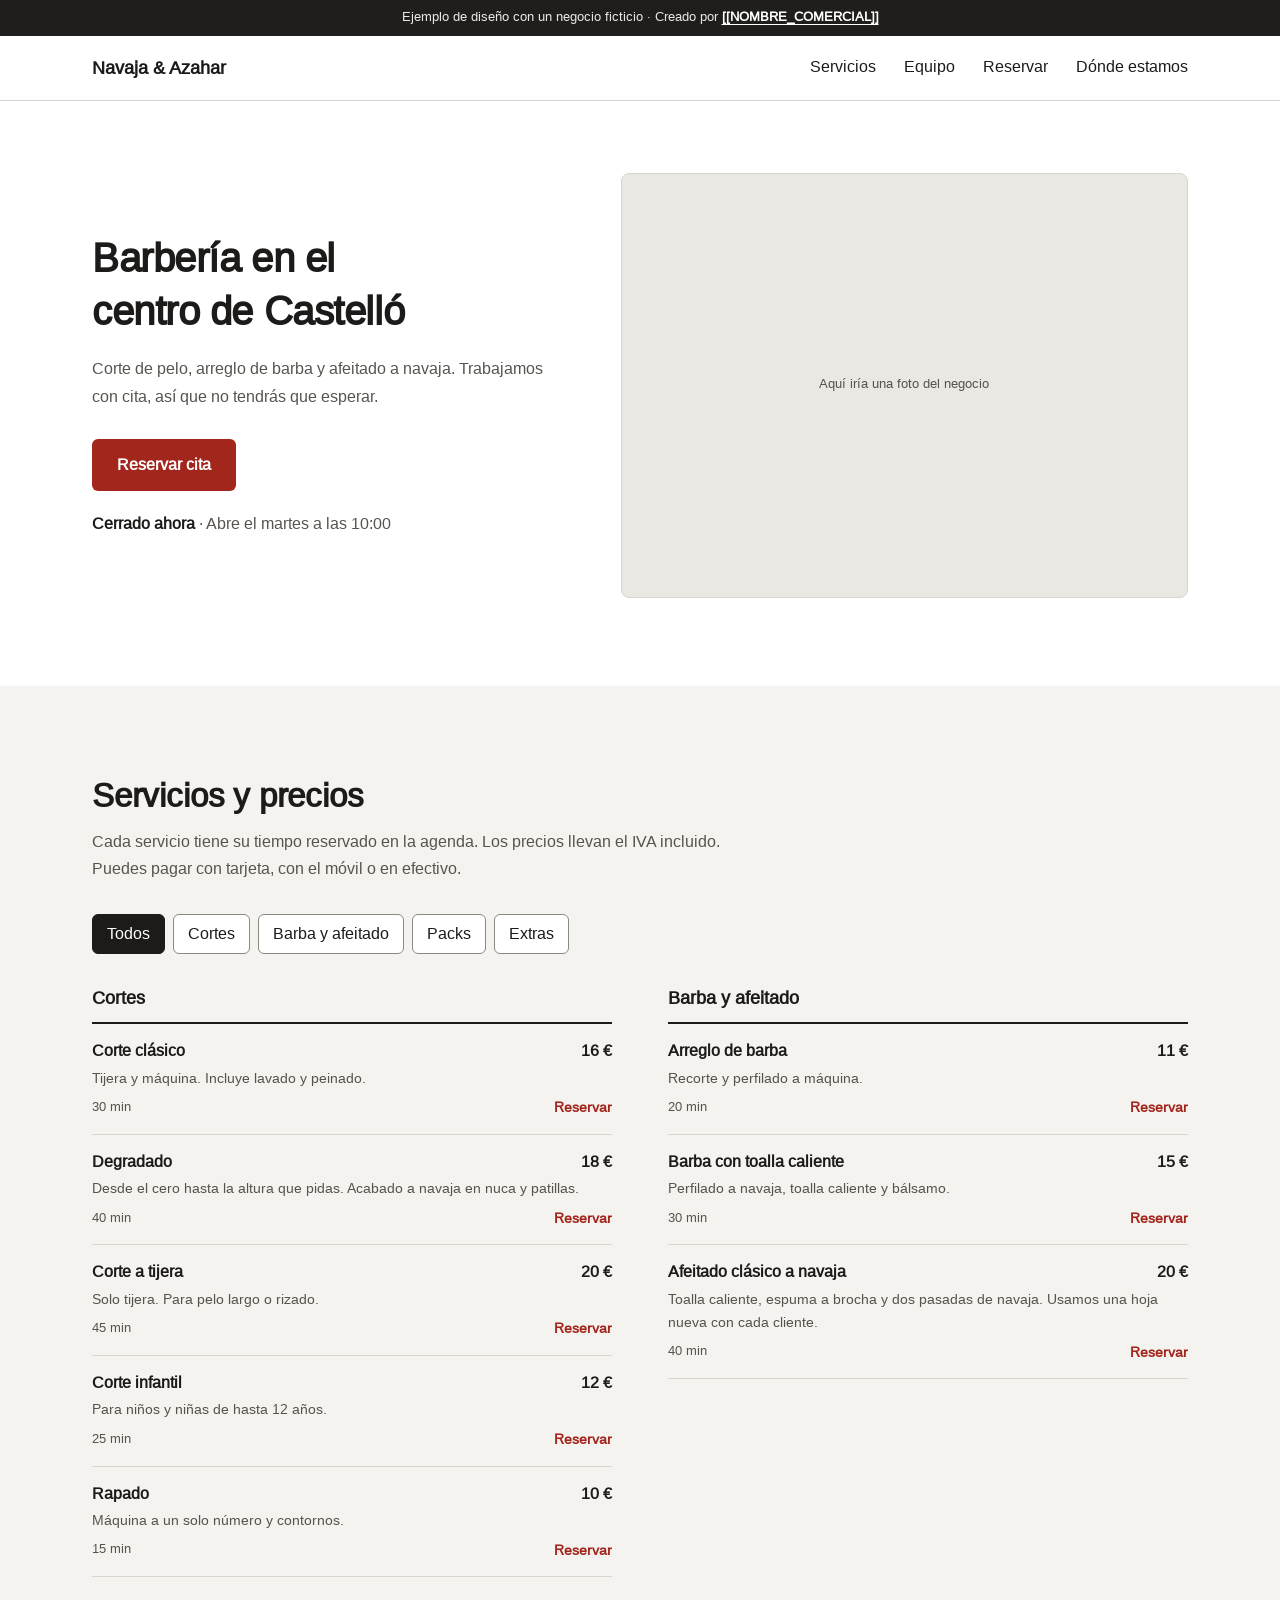
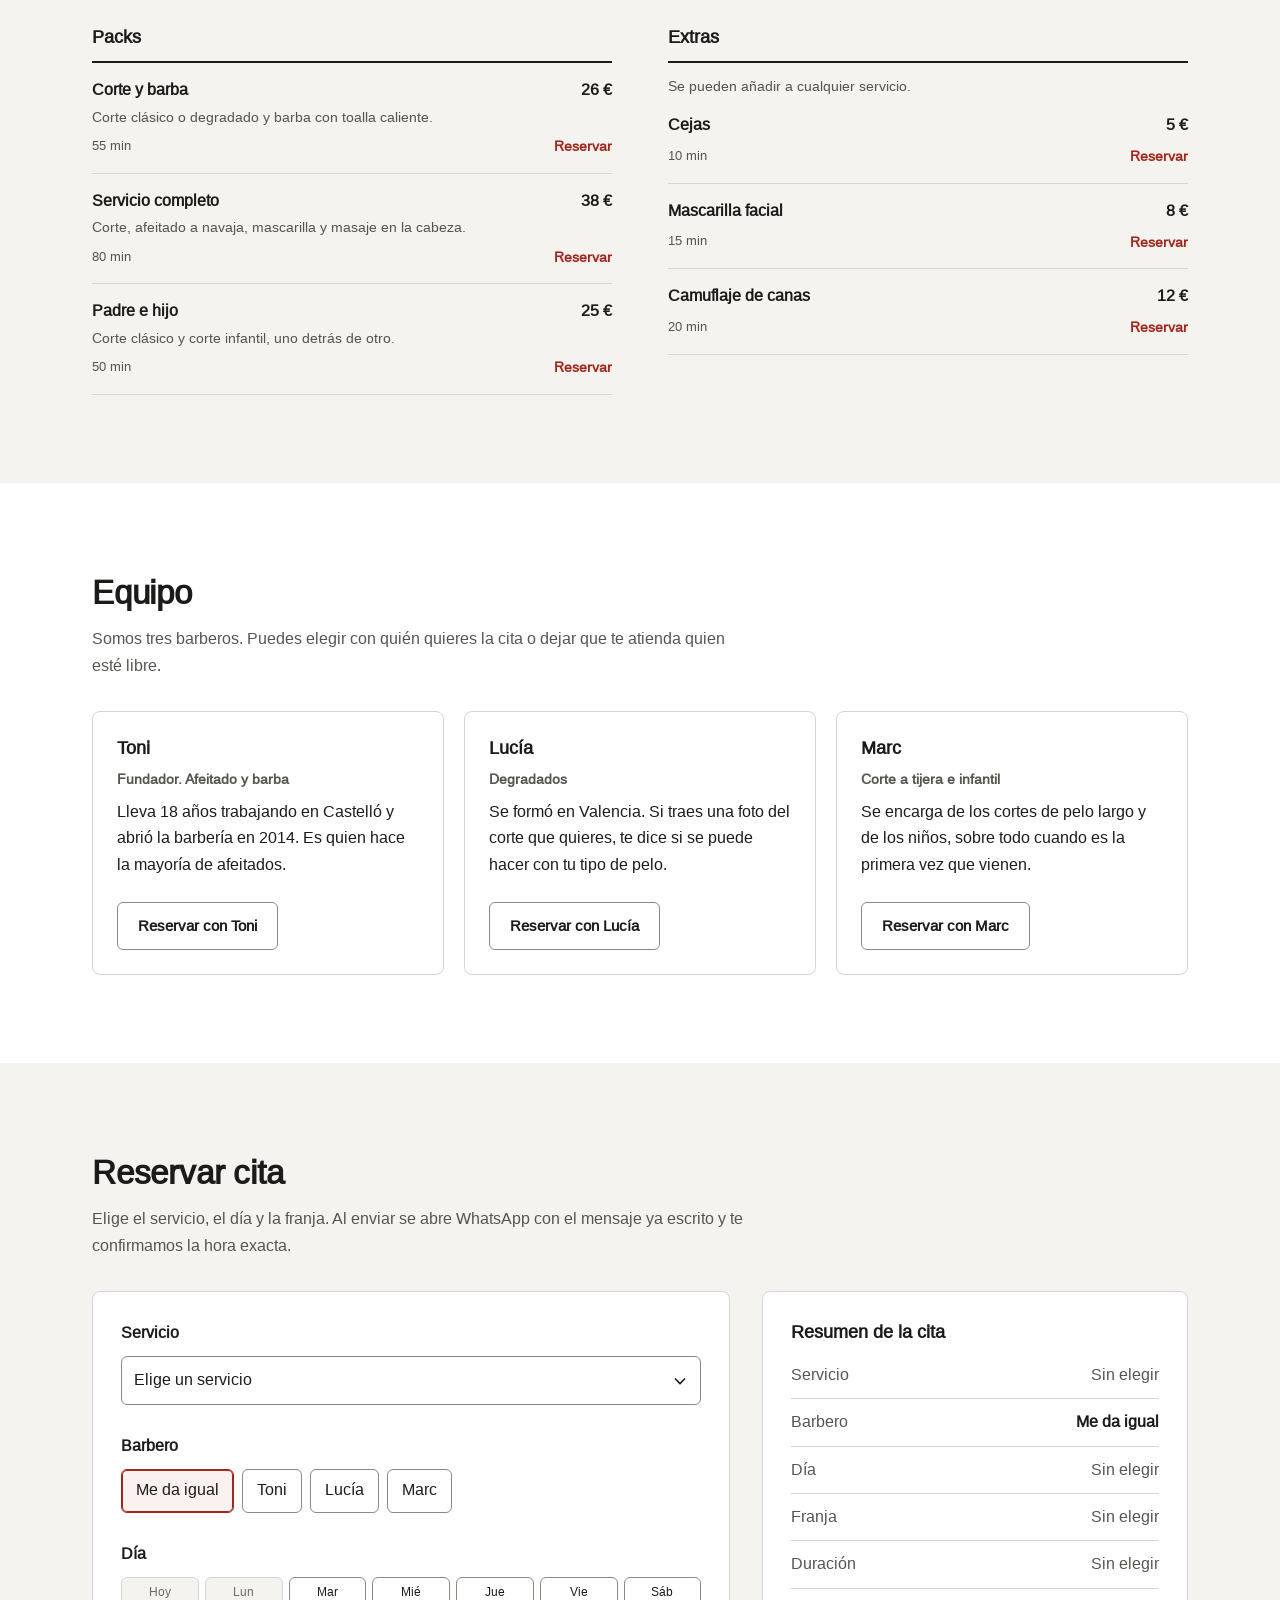
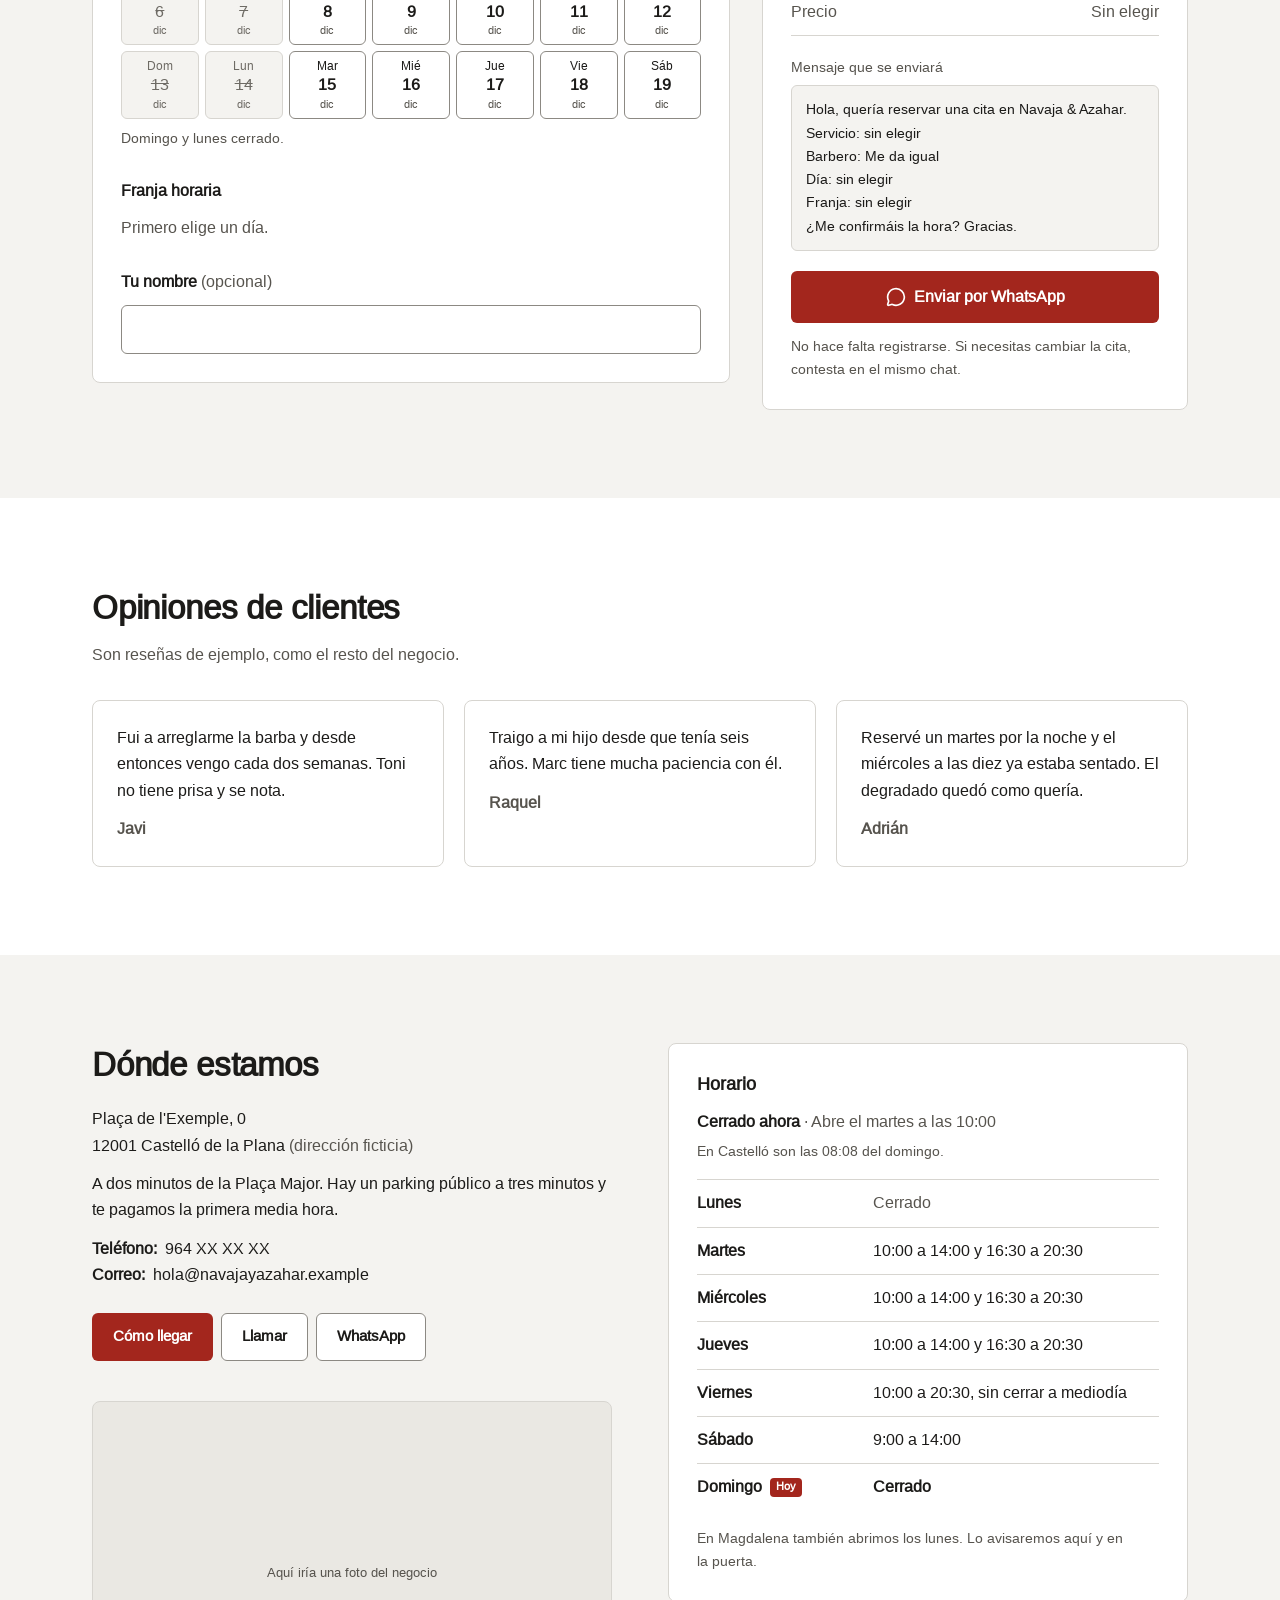
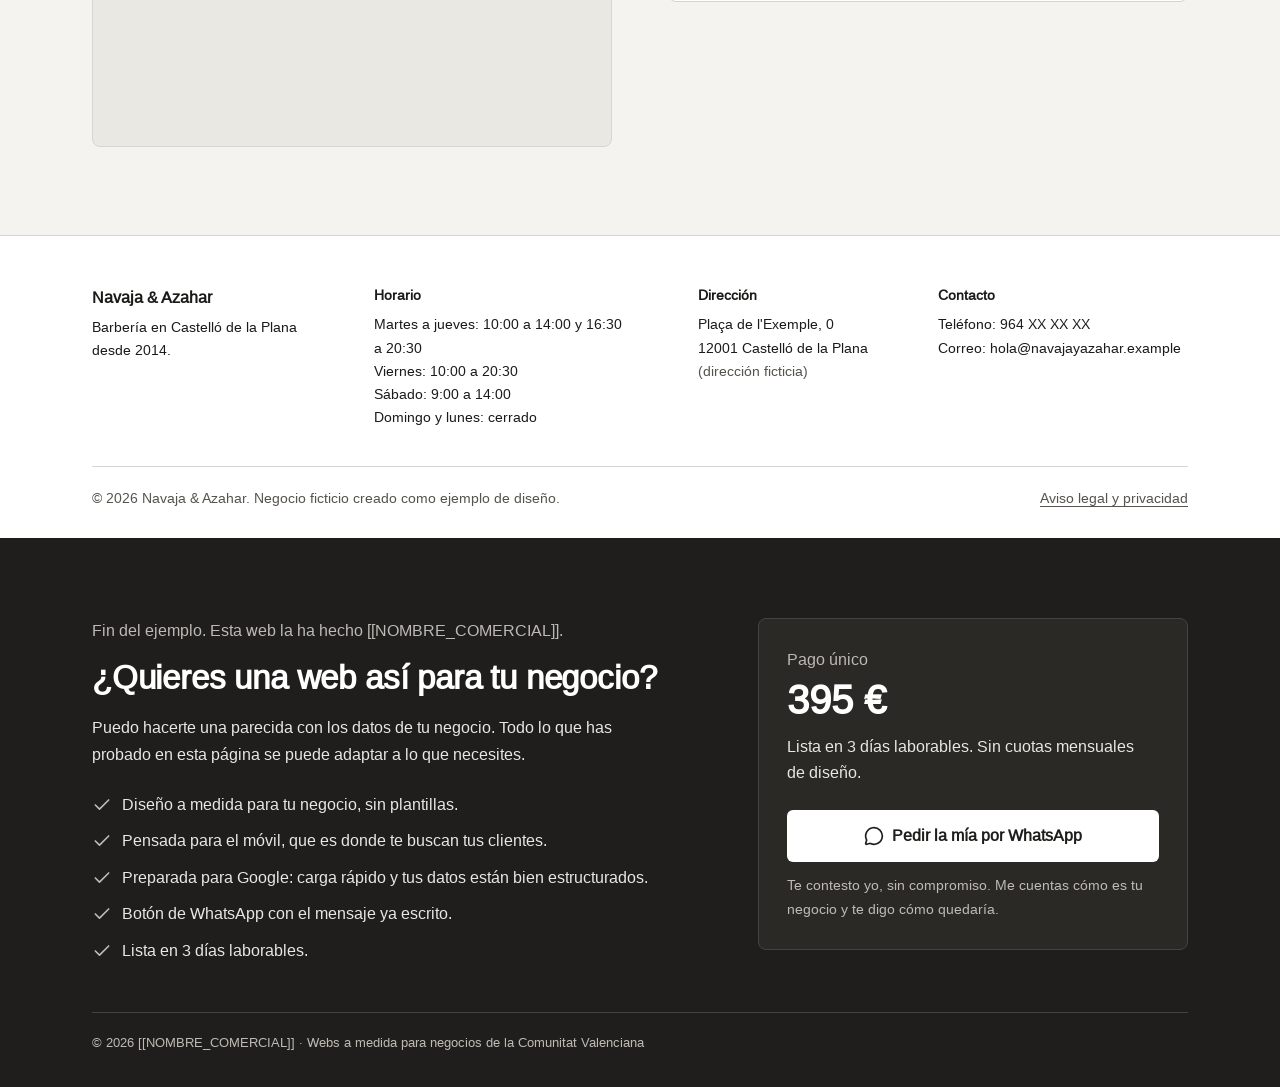
==== commit 91d8fef7: "Rediseño de la muestra de barbería con un estilo de estudio pequeño - Fondo claro, neutros y un solo" ====
--- a/site/muestras/barberia/index.html
+++ b/site/muestras/barberia/index.html
@@ -4,27 +4,27 @@
 <meta charset="utf-8">
 <meta name="viewport" content="width=device-width, initial-scale=1, viewport-fit=cover">
 <title>Navaja &amp; Azahar · Barbería en Castelló de la Plana</title>
-<meta name="description" content="Barbería de autor en el centro de Castelló de la Plana: corte, barba con toalla caliente y afeitado clásico a navaja. Consulta precios y reserva por WhatsApp en un minuto.">
+<meta name="description" content="Barbería en el centro de Castelló de la Plana. Corte de pelo, arreglo de barba y afeitado a navaja. Consulta precios y horario y reserva cita por WhatsApp.">
 <meta name="robots" content="noindex, nofollow">
-<meta name="theme-color" content="#13100D">
-<meta name="color-scheme" content="dark">
+<meta name="theme-color" content="#FFFFFF">
+<meta name="color-scheme" content="light">
 <link rel="icon" href="favicon.svg" type="image/svg+xml">
 <script>
-/* Fuentes: en web (http/https) se precargan las woff2; abriendo el archivo con doble clic (file://) se usan embebidas, porque el navegador bloquea las fuentes locales. */
+/* Fuente: en web (http/https) se precarga la woff2; abriendo el archivo con doble clic (file://) se usa embebida, porque el navegador bloquea las fuentes locales. */
 (function (d) {
   var h = d.head;
+  d.documentElement.classList.add('js'); /* antes del primer pintado: evita que la cabecera cambie de alto */
   if (location.protocol === 'file:') {
     var s = d.createElement('script'); s.src = 'fonts/fuentes-local.js'; h.appendChild(s);
     return;
   }
-  var css = '';
-  [['Gloock', 'gloock-latin-400-normal', '400'], ['Manrope', 'manrope-latin-wght-normal', '200 800']].forEach(function (f) {
-    var l = d.createElement('link');
-    l.rel = 'preload'; l.as = 'font'; l.type = 'font/woff2'; l.crossOrigin = 'anonymous'; l.href = 'fonts/' + f[1] + '.woff2';
-    h.appendChild(l);
-    css += '@font-face{font-family:"' + f[0] + '";src:url(fonts/' + f[1] + '.woff2) format("woff2");font-weight:' + f[2] + ';font-style:normal;font-display:swap}';
-  });
-  var st = d.createElement('style'); st.textContent = css; h.appendChild(st);
+  var f = 'fonts/source-sans-3-latin-wght-normal.woff2';
+  var l = d.createElement('link');
+  l.rel = 'preload'; l.as = 'font'; l.type = 'font/woff2'; l.crossOrigin = 'anonymous'; l.href = f;
+  h.appendChild(l);
+  var st = d.createElement('style');
+  st.textContent = '@font-face{font-family:"Source Sans 3";src:url(' + f + ') format("woff2");font-weight:200 900;font-style:normal;font-display:swap}';
+  h.appendChild(st);
 })(document);
 </script>
 <link rel="stylesheet" href="styles.css">
@@ -33,10 +33,10 @@
   "@context": "https://schema.org",
   "@type": "HairSalon",
   "name": "Navaja & Azahar",
-  "description": "Barbería de autor (negocio ficticio de demostración) en Castelló de la Plana: corte, barba con toalla caliente y afeitado clásico a navaja.",
+  "description": "Barbería (negocio ficticio de demostración) en Castelló de la Plana: corte de pelo, arreglo de barba y afeitado a navaja.",
   "telephone": "+34 964 XX XX XX",
   "email": "hola@navajayazahar.example",
-  "priceRange": "10 € – 38 €",
+  "priceRange": "5 € - 38 €",
   "currenciesAccepted": "EUR",
   "paymentAccepted": "Efectivo, tarjeta, pago con móvil",
   "address": {
@@ -57,7 +57,7 @@
     { "@type": "Offer", "itemOffered": { "@type": "Service", "name": "Corte clásico" }, "price": "16", "priceCurrency": "EUR" },
     { "@type": "Offer", "itemOffered": { "@type": "Service", "name": "Barba con toalla caliente" }, "price": "15", "priceCurrency": "EUR" },
     { "@type": "Offer", "itemOffered": { "@type": "Service", "name": "Afeitado clásico a navaja" }, "price": "20", "priceCurrency": "EUR" },
-    { "@type": "Offer", "itemOffered": { "@type": "Service", "name": "Ritual Azahar" }, "price": "38", "priceCurrency": "EUR" }
+    { "@type": "Offer", "itemOffered": { "@type": "Service", "name": "Servicio completo" }, "price": "38", "priceCurrency": "EUR" }
   ]
 }
 </script>
@@ -65,793 +65,395 @@
 <body>
 
 <svg class="sprite" aria-hidden="true" focusable="false">
-  <symbol id="i-phone" viewBox="0 0 24 24"><path d="M13.832 16.568a1 1 0 0 0 1.213-.303l.355-.465A2 2 0 0 1 17 15h3a2 2 0 0 1 2 2v3a2 2 0 0 1-2 2A18 18 0 0 1 2 4a2 2 0 0 1 2-2h3a2 2 0 0 1 2 2v3a2 2 0 0 1-.8 1.6l-.468.351a1 1 0 0 0-.292 1.233 14 14 0 0 0 6.392 6.384"/></symbol>
   <symbol id="i-message-circle" viewBox="0 0 24 24"><path d="M2.992 16.342a2 2 0 0 1 .094 1.167l-1.065 3.29a1 1 0 0 0 1.236 1.168l3.413-.998a2 2 0 0 1 1.099.092 10 10 0 1 0-4.777-4.719"/></symbol>
-  <symbol id="i-map-pin" viewBox="0 0 24 24"><path d="M20 10c0 4.993-5.539 10.193-7.399 11.799a1 1 0 0 1-1.202 0C9.539 20.193 4 14.993 4 10a8 8 0 0 1 16 0"/><circle cx="12" cy="10" r="3"/></symbol>
-  <symbol id="i-clock" viewBox="0 0 24 24"><circle cx="12" cy="12" r="10"/><path d="M12 6v6l4 2"/></symbol>
-  <symbol id="i-scissors" viewBox="0 0 24 24"><circle cx="6" cy="6" r="3"/><path d="M8.12 8.12 12 12"/><path d="M20 4 8.12 15.88"/><circle cx="6" cy="18" r="3"/><path d="M14.8 14.8 20 20"/></symbol>
-  <symbol id="i-arrow-right" viewBox="0 0 24 24"><path d="M5 12h14"/><path d="m12 5 7 7-7 7"/></symbol>
-  <symbol id="i-arrow-up-right" viewBox="0 0 24 24"><path d="M7 7h10v10"/><path d="M7 17 17 7"/></symbol>
   <symbol id="i-check" viewBox="0 0 24 24"><path d="M20 6 9 17l-5-5"/></symbol>
   <symbol id="i-x" viewBox="0 0 24 24"><path d="M18 6 6 18"/><path d="m6 6 12 12"/></symbol>
-  <symbol id="i-menu" viewBox="0 0 24 24"><path d="M4 7h16"/><path d="M4 17h16"/></symbol>
-  <symbol id="i-navigation" viewBox="0 0 24 24"><polygon points="3 11 22 2 13 21 11 13 3 11"/></symbol>
-  <symbol id="i-credit-card" viewBox="0 0 24 24"><rect width="20" height="14" x="2" y="5" rx="2"/><line x1="2" x2="22" y1="10" y2="10"/><path d="M6 14h2"/></symbol>
-  <symbol id="i-car" viewBox="0 0 24 24"><path d="M19 17h2c.6 0 1-.4 1-1v-3c0-.9-.7-1.7-1.5-1.9C18.7 10.6 16 10 16 10s-1.3-1.4-2.2-2.3c-.5-.4-1.1-.7-1.8-.7H5c-.6 0-1.1.4-1.4.9l-1.4 2.9A3.7 3.7 0 0 0 2 12v4c0 .6.4 1 1 1h2"/><circle cx="7" cy="17" r="2"/><path d="M9 17h6"/><circle cx="17" cy="17" r="2"/></symbol>
-  <symbol id="i-mail" viewBox="0 0 24 24"><path d="m22 7-8.991 5.727a2 2 0 0 1-2.009 0L2 7"/><rect x="2" y="4" width="20" height="16" rx="2"/></symbol>
-  <symbol id="i-calendar-days" viewBox="0 0 24 24"><path d="M8 2v3"/><path d="M16 2v3"/><rect x="3" y="3" width="18" height="18" rx="2"/><path d="M3 9h18"/><path d="M8 13h.01"/><path d="M12 13h.01"/><path d="M16 13h.01"/><path d="M8 17h.01"/><path d="M12 17h.01"/><path d="M16 17h.01"/></symbol>
-  <symbol id="i-steam" viewBox="0 0 24 24"><path d="M8 9c1.5-2-1.5-3 0-5"/><path d="M12 9c1.5-2-1.5-3 0-5"/><path d="M16 9c1.5-2-1.5-3 0-5"/><rect x="3" y="12" width="18" height="8" rx="2"/><path d="M3 16h18"/></symbol>
-  <symbol id="i-blossom" viewBox="0 0 24 24"><g fill="currentColor" stroke="none"><ellipse cx="12" cy="6.4" rx="2.6" ry="4.4"/><ellipse cx="12" cy="6.4" rx="2.6" ry="4.4" transform="rotate(72 12 12)"/><ellipse cx="12" cy="6.4" rx="2.6" ry="4.4" transform="rotate(144 12 12)"/><ellipse cx="12" cy="6.4" rx="2.6" ry="4.4" transform="rotate(216 12 12)"/><ellipse cx="12" cy="6.4" rx="2.6" ry="4.4" transform="rotate(288 12 12)"/></g><circle cx="12" cy="12" r="2.3" fill="#13100D"/></symbol>
 </svg>
 
 <a class="skip" href="#contenido">Saltar al contenido</a>
 
-<div class="demo-bar" role="note">
+<aside class="demo-bar" aria-label="Aviso de muestra">
   <p>Ejemplo de diseño con un negocio ficticio <span aria-hidden="true">·</span> Creado por <a href="../../#muestras" data-cfg="marca">[[NOMBRE_COMERCIAL]]</a></p>
-</div>
+</aside>
 
 <header class="site-header" id="cabecera">
   <div class="wrap header-inner">
-    <a class="brand" href="#inicio" aria-label="Navaja &amp; Azahar, volver al inicio">
-      <svg class="brand-mark" viewBox="0 0 48 48" aria-hidden="true" focusable="false">
-        <circle cx="24" cy="24" r="22.5" fill="none" stroke="currentColor" stroke-width="1.2"/>
-        <circle cx="24" cy="24" r="19" fill="none" stroke="currentColor" stroke-width=".6" opacity=".55"/>
-        <path d="M14.5 33.5 31 17" stroke="currentColor" stroke-width="1.3" stroke-linecap="round"/>
-        <path d="M31 17c1.6-1.6 3.6-2.2 4.6-1.2s.4 3-1.2 4.6L22.6 32.2c-.6.6-1.5.6-2.1 0l-.4-.4" fill="none" stroke="currentColor" stroke-width="1.3" stroke-linejoin="round"/>
-        <g transform="translate(17 17)" fill="#F2E9D8"><ellipse cx="0" cy="-3.6" rx="1.7" ry="3"/><ellipse cx="0" cy="-3.6" rx="1.7" ry="3" transform="rotate(72)"/><ellipse cx="0" cy="-3.6" rx="1.7" ry="3" transform="rotate(144)"/><ellipse cx="0" cy="-3.6" rx="1.7" ry="3" transform="rotate(216)"/><ellipse cx="0" cy="-3.6" rx="1.7" ry="3" transform="rotate(288)"/><circle r="1.3" fill="#C8A15A"/></g>
-      </svg>
-      <span class="brand-name">Navaja <span class="amp">&amp;</span> Azahar</span>
-    </a>
-
-    <nav class="main-nav" aria-label="Principal">
+    <a class="brand" href="#inicio">Navaja &amp; Azahar</a>
+    <button class="menu-toggle" type="button" aria-expanded="false" aria-controls="menu">Menú</button>
+    <nav class="main-nav" id="menu" aria-label="Principal">
       <ul>
-        <li><a href="#servicios">Carta</a></li>
-        <li><a href="#ritual">El ritual</a></li>
+        <li><a href="#servicios">Servicios</a></li>
         <li><a href="#equipo">Equipo</a></li>
-        <li><a href="#visita">Horario</a></li>
+        <li><a href="#reserva">Reservar</a></li>
+        <li><a href="#visita">Dónde estamos</a></li>
       </ul>
     </nav>
-
-    <p class="status status--pill" data-status aria-live="polite"><span class="status-dot" aria-hidden="true"></span><span class="status-text">Mar–Sáb · con cita</span></p>
-
-    <a class="btn btn--brass btn--sm header-cta" href="#reserva">Reservar cita</a>
-
-    <button class="menu-toggle" type="button" aria-expanded="false" aria-controls="menu-movil">
-      <span class="menu-toggle-label">Menú</span>
-      <svg class="icon" aria-hidden="true"><use href="#i-menu"/></svg>
-    </button>
   </div>
 </header>
 
-<div class="mobile-menu" id="menu-movil" hidden>
-  <nav aria-label="Menú móvil">
-    <ol>
-      <li><a href="#servicios"><span>01</span>Carta y precios</a></li>
-      <li><a href="#ritual"><span>02</span>El ritual</a></li>
-      <li><a href="#equipo"><span>03</span>Equipo</a></li>
-      <li><a href="#reserva"><span>04</span>Reservar</a></li>
-      <li><a href="#visita"><span>05</span>Horario y dirección</a></li>
-    </ol>
-  </nav>
-  <div class="mobile-menu-foot">
-    <p class="status" data-status><span class="status-dot" aria-hidden="true"></span><span class="status-text">Mar–Sáb · con cita</span></p>
-    <button class="btn btn--ghost" type="button" data-demo="call"><svg class="icon" aria-hidden="true"><use href="#i-phone"/></svg>964 XX XX XX</button>
-  </div>
-</div>
-
 <main id="contenido">
 
-  <!-- ============ HERO ============ -->
+  <!-- Portada -->
   <section class="hero" id="inicio" aria-labelledby="hero-title">
     <div class="wrap hero-grid">
       <div class="hero-copy">
-        <p class="eyebrow"><span class="eyebrow-line" aria-hidden="true"></span><span>Barbería<span class="hide-sm"> de autor</span> · Castelló de la Plana</span></p>
-        <h1 id="hero-title" class="hero-title">
-          <span class="line">Oficio de navaja,</span>
-          <span class="line line--accent">alma de azahar.</span>
-        </h1>
-        <p class="hero-lead">Corte, barba con toalla caliente y afeitado clásico a navaja en pleno centro de Castelló. Eliges servicio, día y franja, y te confirmamos por WhatsApp.</p>
-        <div class="hero-actions">
-          <a class="btn btn--brass btn--lg" href="#reserva">
-            <svg class="icon" aria-hidden="true"><use href="#i-message-circle"/></svg>
-            Reservar por WhatsApp
-            <svg class="icon icon--arrow" aria-hidden="true"><use href="#i-arrow-right"/></svg>
-          </a>
-          <a class="btn btn--line btn--lg" href="#servicios">Ver carta y precios</a>
-        </div>
-        <div class="hero-meta">
-          <p class="status status--hero" data-status><span class="status-dot" aria-hidden="true"></span><span class="status-text">Mar–Sáb · con cita</span></p>
-          <p class="hero-place"><svg class="icon" aria-hidden="true"><use href="#i-map-pin"/></svg>Centro de Castelló · a pie de calle</p>
-        </div>
-      </div>
-
-      <div class="hero-art">
-        <div class="arch">
-          <svg class="art-layer art-rings" viewBox="0 0 420 520" aria-hidden="true" focusable="false">
-            <g fill="none" stroke="#C8A15A" stroke-opacity=".16">
-              <circle cx="210" cy="250" r="150"/>
-              <circle cx="210" cy="250" r="118" stroke-dasharray="2 6"/>
-            </g>
-
-          </svg>
-          <svg class="art-layer art-base" viewBox="0 0 420 520" role="img" aria-labelledby="razor-title">
-            <title id="razor-title">Ilustración: navaja de barbero abierta junto a una rama de azahar con una naranja</title>
-            <defs>
-              <g id="petals">
-                <ellipse cx="0" cy="-12" rx="7.5" ry="12.5"/>
-                <ellipse cx="0" cy="-12" rx="7.5" ry="12.5" transform="rotate(72)"/>
-                <ellipse cx="0" cy="-12" rx="7.5" ry="12.5" transform="rotate(144)"/>
-                <ellipse cx="0" cy="-12" rx="7.5" ry="12.5" transform="rotate(216)"/>
-                <ellipse cx="0" cy="-12" rx="7.5" ry="12.5" transform="rotate(288)"/>
-              </g>
-              <g id="stamens" stroke="#C8A15A" stroke-width="1" stroke-linecap="round">
-                <path d="M0 0v-8M0 0l7.6-2.5M0 0l4.7 6.5M0 0l-4.7 6.5M0 0l-7.6-2.5M0 0l5-6M0 0l-5-6"/>
-              </g>
-              <g id="blossom">
-                <use href="#petals" fill="#F2E9D8" stroke="#C8A15A" stroke-width="1"/>
-                <use href="#stamens"/>
-                <circle r="3.6" fill="#DDBB7A"/>
-              </g>
-              <path id="leaf" d="M0 0C12-13 38-14 54 0 38 14 12 13 0 0Z"/>
-            </defs>
-            <!-- rama de azahar (detrás de la navaja) -->
-            <g class="sprig">
-              <path d="M392 512C340 452 300 410 248 384 196 358 150 330 112 268 90 232 82 200 86 160" fill="none" stroke="#C8A15A" stroke-width="2.2" stroke-linecap="round"/>
-              <path d="M178 344c-10 8-24 12-40 10M118 280c-16-2-28 4-38 14" fill="none" stroke="#C8A15A" stroke-width="1.6" stroke-linecap="round"/>
-              <g fill="#1F1A15" stroke="#C8A15A" stroke-width="1.3">
-                <use href="#leaf" transform="translate(300 420) rotate(-148)"/>
-                <use href="#leaf" transform="translate(262 392) rotate(28) scale(.9)"/>
-                <use href="#leaf" transform="translate(200 362) rotate(-158) scale(.95)"/>
-                <use href="#leaf" transform="translate(132 296) rotate(-28) scale(.8)"/>
-                <use href="#leaf" transform="translate(96 214) rotate(-122) scale(.75)"/>
-              </g>
-              <g stroke="#C8A15A" stroke-width=".8" stroke-opacity=".7" fill="none">
-                <path d="M300 420l-44-28M262 392l44 24M200 362l-48-18M132 296l38-20M96 214l-22-34"/>
-              </g>
-              <circle cx="128" cy="358" r="21" fill="#E38B3C"/>
-              <path d="M117 348c4-5 10-7 16-6" fill="none" stroke="#F2E9D8" stroke-opacity=".55" stroke-width="2.2" stroke-linecap="round"/>
-              <circle cx="128" cy="358" r="21" fill="none" stroke="#13100D" stroke-opacity=".25"/>
-              <use href="#blossom" transform="translate(86 156) rotate(12) scale(1.05)"/>
-              <use href="#blossom" transform="translate(72 300) rotate(-8) scale(.82)"/>
-              <use href="#blossom" transform="translate(344 470) rotate(30) scale(.9)"/>
-              <g fill="#F2E9D8" stroke="#C8A15A" stroke-width="1">
-                <path d="M118 236c-6-10-4-22 4-26 8 4 10 16 4 26z"/>
-                <path d="M236 384c-2-11 4-21 13-22 5 7 3 19-6 24z"/>
-              </g>
-            </g>
-
-          </svg>
-          <svg class="art-layer art-blade" viewBox="0 0 420 520" aria-hidden="true" focusable="false">
-            <defs>
-              <linearGradient id="steel" x1="0" y1="0" x2="0" y2="1">
-                <stop offset="0" stop-color="#F4ECDD"/>
-                <stop offset=".55" stop-color="#CFC4B0"/>
-                <stop offset="1" stop-color="#8F8572"/>
-              </linearGradient>
-            </defs>
-            <g transform="translate(232 300) rotate(132) scale(.9)">
-              <g transform="rotate(-22)">
-                <g>
-                  <path d="M-8 -7L30 -8l3 -3 3 3 3 -3 3 3L232 -11Q246 -11 246 2L244 28Q243 34 236 34C170 36 92 33 54 22Q42 15 36 9L-8 7Q-14 0 -8 -7Z" transform="scale(-1 1)" fill="url(#steel)" stroke="#C8A15A" stroke-width="1.2" stroke-linejoin="round"/>
-                  <path d="M-48 15C-100 25-180 27-238 25" fill="none" stroke="#8F8572" stroke-width="1"/>
-                  <path d="M-46 -6.5L-232 -9" fill="none" stroke="#FFFFFF" stroke-opacity=".7" stroke-width="1"/>
-                  <text x="-150" y="9" transform="rotate(180 -150 5)" fill="#7A6F5C" font-family="Gloock, Georgia, serif" font-size="11" letter-spacing="2" text-anchor="middle">CASTELLÓ</text>
-                </g>
-              </g>
-            </g>
-          </svg>
-          <svg class="art-layer art-handle" viewBox="0 0 420 520" aria-hidden="true" focusable="false">
-            <g transform="translate(232 300) rotate(132) scale(.9)">
-              <g class="razor-handle">
-                <path d="M-10 -14C60 -20 220 -22 290 -12Q306 0 290 12C220 22 60 20 -10 14Q-24 0 -10 -14Z" fill="#1E1915" stroke="#C8A15A" stroke-width="1.4"/>
-                <path d="M6 -7C70 -12 210 -13 276 -6M6 7C70 12 210 13 276 6" fill="none" stroke="#C8A15A" stroke-opacity=".45" stroke-width=".9"/>
-                <circle r="5.5" fill="#13100D" stroke="#C8A15A" stroke-width="1.4"/>
-                <circle r="1.8" fill="#DDBB7A"/>
-                <circle cx="282" r="4" fill="#13100D" stroke="#C8A15A" stroke-width="1.2"/>
-              </g>
-            </g>
-          </svg>
-        </div>
-        <div class="pole" aria-hidden="true"><span class="pole-cap"></span><span class="pole-tube"><span class="pole-stripes"></span></span><span class="pole-cap"></span></div>
-        <p class="hero-art-note" aria-hidden="true">Desde 2014 · Castelló</p>
-      </div>
-    </div>
-
-    <ul class="wrap hero-facts" aria-label="Lo esencial">
-      <li><svg class="icon" aria-hidden="true"><use href="#i-calendar-days"/></svg><span><strong>Con cita, sin esperas.</strong> Tu hora es tuya.</span></li>
-      <li><svg class="icon" aria-hidden="true"><use href="#i-steam"/></svg><span><strong>Toalla caliente</strong> en cada servicio de barba.</span></li>
-      <li><svg class="icon" aria-hidden="true"><use href="#i-credit-card"/></svg><span><strong>Tarjeta, móvil o efectivo.</strong> Precios con IVA.</span></li>
-    </ul>
-  </section>
-
-  <!-- ============ CINTA ============ -->
-  <div class="ribbon" aria-hidden="true">
-    <div class="ribbon-track">
-      <span>Corte a tijera</span><svg class="icon"><use href="#i-blossom"/></svg>
-      <span>Degradado a navaja</span><svg class="icon"><use href="#i-blossom"/></svg>
-      <span>Toalla caliente</span><svg class="icon"><use href="#i-blossom"/></svg>
-      <span>Afeitado clásico</span><svg class="icon"><use href="#i-blossom"/></svg>
-      <span>Perfilado de barba</span><svg class="icon"><use href="#i-blossom"/></svg>
-      <span>Ritual Azahar</span><svg class="icon"><use href="#i-blossom"/></svg>
-      <span>Corte a tijera</span><svg class="icon"><use href="#i-blossom"/></svg>
-      <span>Degradado a navaja</span><svg class="icon"><use href="#i-blossom"/></svg>
-      <span>Toalla caliente</span><svg class="icon"><use href="#i-blossom"/></svg>
-      <span>Afeitado clásico</span><svg class="icon"><use href="#i-blossom"/></svg>
-      <span>Perfilado de barba</span><svg class="icon"><use href="#i-blossom"/></svg>
-      <span>Ritual Azahar</span><svg class="icon"><use href="#i-blossom"/></svg>
-    </div>
-  </div>
-
-  <!-- ============ CARTA ============ -->
-  <section class="section carta" id="servicios" aria-labelledby="carta-title">
-    <div class="wrap carta-grid">
-      <div class="carta-aside">
-        <p class="kicker reveal"><span>01</span>La carta</p>
-        <h2 id="carta-title" class="h2 reveal">Precios claros, tiempo reservado.</h2>
-        <p class="lead reveal">Cada servicio tiene su duración real en la agenda. Si pone 40 minutos, son 40 minutos solo para ti, sin nadie mirando el reloj.</p>
-        <figure class="photo-slot photo-slot--square reveal" data-photo="Detalle de herramientas sobre la encimera: navaja, brocha, tijeras y peine · 1:1">
-          <svg viewBox="0 0 400 400" role="img" aria-labelledby="tools-title">
-            <title id="tools-title">Ilustración: tijeras, peine, brocha y bol de espuma sobre la encimera</title>
-            <g fill="none" stroke="#C8A15A" stroke-width="1.6" stroke-linecap="round" stroke-linejoin="round">
-              <g transform="rotate(-14 150 96)">
-                <rect x="48" y="80" width="204" height="24" rx="5"/>
-                <path d="M60 104v26M70 104v26M80 104v26M90 104v26M100 104v26M110 104v26M120 104v26M130 104v26M140 104v26M150 104v18M160 104v18M170 104v18M180 104v18M190 104v18M200 104v18M210 104v18M220 104v18M230 104v18M240 104v18" stroke-width="1.2"/>
-              </g>
-              <g transform="translate(262 112) rotate(38)">
-                <g transform="rotate(-7)"><path d="M-2 6-7-8-2-116Q0-122 3-116L7-8Z" fill="#1F1A15"/><path d="M-1 8-15 44"/><circle cx="-21" cy="60" r="16" fill="#1F1A15"/></g>
-                <g transform="rotate(7)"><path d="M2 6 7-8 2-116Q0-122-3-116L-7-8Z" fill="#1F1A15"/><path d="M1 8 15 44"/><circle cx="21" cy="60" r="16" fill="#1F1A15"/></g>
-                <circle r="3.5" fill="#C8A15A"/>
-              </g>
-              <ellipse cx="140" cy="262" rx="84" ry="22"/>
-              <path d="M56 262c4 46 36 70 84 70s80-24 84-70"/>
-              <path d="M74 300c20 10 42 14 66 14"  stroke-opacity=".5"/>
-              <g fill="#F2E9D8" stroke="none" opacity=".92">
-                <circle cx="108" cy="254" r="11"/><circle cx="126" cy="246" r="14"/><circle cx="148" cy="250" r="12"/><circle cx="168" cy="256" r="10"/><circle cx="136" cy="262" r="10"/><circle cx="90" cy="262" r="7"/><circle cx="186" cy="264" r="6"/>
-              </g>
-              <path d="M282 240C268 214 270 180 290 166c12-8 28-8 40 0 20 14 22 48 8 74z" fill="#1F1A15"/>
-              <path d="M296 238c-6-20-6-42 4-62M310 238v-70M324 238c6-20 6-42-4-62" stroke-width="1" stroke-opacity=".55"/>
-              <path d="M284 240h52l-6 16q-6 10-2 28 6 24-8 34h-20q-14-10-8-34 4-18-2-28z" fill="#13100D"/>
-              <path d="M290 250h40" stroke-opacity=".6"/>
-              <path d="M286 334h48"/>
-              <path d="M30 352h340" stroke-opacity=".35"/>
-            </g>
-          </svg>
-          <figcaption><span class="slot-tag">Hueco para foto</span> Herramientas de la casa</figcaption>
-        </figure>
-        <p class="note reveal"><svg class="icon" aria-hidden="true"><use href="#i-credit-card"/></svg>Precios con IVA incluido. Tarjeta, pago con móvil o efectivo.</p>
-      </div>
-
-      <div class="carta-main">
-        <div class="filters reveal" role="group" aria-label="Filtrar la carta">
-          <button type="button" class="chip is-active" aria-pressed="true" data-filter="todo">Todo</button>
-          <button type="button" class="chip" aria-pressed="false" data-filter="cortes">Cortes</button>
-          <button type="button" class="chip" aria-pressed="false" data-filter="barba">Barba y afeitado</button>
-          <button type="button" class="chip" aria-pressed="false" data-filter="combos">Combos</button>
-          <button type="button" class="chip" aria-pressed="false" data-filter="extras">Extras</button>
-        </div>
-
-        <div class="menu-groups" id="carta-lista">
-          <section class="menu-group reveal" data-group="cortes" aria-labelledby="g-cortes">
-            <h3 class="group-title" id="g-cortes">Cortes</h3>
-            <ul class="svc-list">
-              <li class="svc" data-id="corte-clasico" data-name="Corte clásico" data-min="30" data-price="16">
-                <div class="svc-head"><h4>Corte clásico</h4><span class="leader" aria-hidden="true"></span><p class="price">16 €</p></div>
-                <p class="svc-desc">Tijera y máquina, lavado y peinado con producto. El de toda la vida, bien hecho.</p>
-                <div class="svc-foot"><span class="dur"><svg class="icon" aria-hidden="true"><use href="#i-clock"/></svg>30 min</span><button type="button" class="svc-book" data-book="corte-clasico">Reservar este<svg class="icon" aria-hidden="true"><use href="#i-arrow-right"/></svg></button></div>
-              </li>
-              <li class="svc" data-id="degradado" data-name="Degradado a navaja" data-min="40" data-price="18">
-                <div class="svc-head"><h4>Degradado a navaja</h4><span class="leader" aria-hidden="true"></span><p class="price">18 €</p></div>
-                <p class="svc-desc">Fade limpio desde el cero hasta donde pidas, rematado a navaja en nuca y patillas.</p>
-                <div class="svc-foot"><span class="dur"><svg class="icon" aria-hidden="true"><use href="#i-clock"/></svg>40 min</span><button type="button" class="svc-book" data-book="degradado">Reservar este<svg class="icon" aria-hidden="true"><use href="#i-arrow-right"/></svg></button></div>
-              </li>
-              <li class="svc" data-id="tijera" data-name="Corte a tijera" data-min="45" data-price="20">
-                <div class="svc-head"><h4>Corte a tijera</h4><span class="leader" aria-hidden="true"></span><p class="price">20 €</p></div>
-                <p class="svc-desc">Solo tijera, para pelo largo, rizado o con textura que necesita su tiempo.</p>
-                <div class="svc-foot"><span class="dur"><svg class="icon" aria-hidden="true"><use href="#i-clock"/></svg>45 min</span><button type="button" class="svc-book" data-book="tijera">Reservar este<svg class="icon" aria-hidden="true"><use href="#i-arrow-right"/></svg></button></div>
-              </li>
-              <li class="svc" data-id="infantil" data-name="Corte infantil" data-min="25" data-price="12">
-                <div class="svc-head"><h4>Corte infantil</h4><span class="leader" aria-hidden="true"></span><p class="price">12 €</p></div>
-                <p class="svc-desc">Hasta 12 años. Con paciencia, sin dramas y con dibujos en la pantalla si hace falta.</p>
-                <div class="svc-foot"><span class="dur"><svg class="icon" aria-hidden="true"><use href="#i-clock"/></svg>25 min</span><button type="button" class="svc-book" data-book="infantil">Reservar este<svg class="icon" aria-hidden="true"><use href="#i-arrow-right"/></svg></button></div>
-              </li>
-              <li class="svc" data-id="rapado" data-name="Rapado" data-min="15" data-price="10">
-                <div class="svc-head"><h4>Rapado</h4><span class="leader" aria-hidden="true"></span><p class="price">10 €</p></div>
-                <p class="svc-desc">Máquina a un solo número y contornos perfilados.</p>
-                <div class="svc-foot"><span class="dur"><svg class="icon" aria-hidden="true"><use href="#i-clock"/></svg>15 min</span><button type="button" class="svc-book" data-book="rapado">Reservar este<svg class="icon" aria-hidden="true"><use href="#i-arrow-right"/></svg></button></div>
-              </li>
-            </ul>
-          </section>
-
-          <section class="menu-group reveal" data-group="barba" aria-labelledby="g-barba">
-            <h3 class="group-title" id="g-barba">Barba y afeitado</h3>
-            <ul class="svc-list">
-              <li class="svc" data-id="arreglo-barba" data-name="Arreglo de barba" data-min="20" data-price="11">
-                <div class="svc-head"><h4>Arreglo de barba</h4><span class="leader" aria-hidden="true"></span><p class="price">11 €</p></div>
-                <p class="svc-desc">Recorte, forma y perfilado a máquina. Rápido y preciso, para entre semana.</p>
-                <div class="svc-foot"><span class="dur"><svg class="icon" aria-hidden="true"><use href="#i-clock"/></svg>20 min</span><button type="button" class="svc-book" data-book="arreglo-barba">Reservar este<svg class="icon" aria-hidden="true"><use href="#i-arrow-right"/></svg></button></div>
-              </li>
-              <li class="svc svc--star" data-id="barba-toalla" data-name="Barba con toalla caliente" data-min="30" data-price="15">
-                <p class="svc-flag">La de la casa</p>
-                <div class="svc-head"><h4>Barba con toalla caliente</h4><span class="leader" aria-hidden="true"></span><p class="price">15 €</p></div>
-                <p class="svc-desc">Perfilado a navaja, toalla caliente, aceite de azahar y bálsamo frío.</p>
-                <div class="svc-foot"><span class="dur"><svg class="icon" aria-hidden="true"><use href="#i-clock"/></svg>30 min</span><button type="button" class="svc-book" data-book="barba-toalla">Reservar este<svg class="icon" aria-hidden="true"><use href="#i-arrow-right"/></svg></button></div>
-              </li>
-              <li class="svc" data-id="afeitado" data-name="Afeitado clásico a navaja" data-min="40" data-price="20">
-                <div class="svc-head"><h4>Afeitado clásico a navaja</h4><span class="leader" aria-hidden="true"></span><p class="price">20 €</p></div>
-                <p class="svc-desc">Vapor, espuma a brocha y dos pasadas de navaja: a favor y a contrapelo.</p>
-                <div class="svc-foot"><span class="dur"><svg class="icon" aria-hidden="true"><use href="#i-clock"/></svg>40 min</span><button type="button" class="svc-book" data-book="afeitado">Reservar este<svg class="icon" aria-hidden="true"><use href="#i-arrow-right"/></svg></button></div>
-              </li>
-            </ul>
-          </section>
-
-          <section class="menu-group reveal" data-group="combos" aria-labelledby="g-combos">
-            <h3 class="group-title" id="g-combos">Combos</h3>
-            <ul class="svc-list">
-              <li class="svc" data-id="corte-barba" data-name="Corte + barba" data-min="55" data-price="26">
-                <div class="svc-head"><h4>Corte + barba</h4><span class="leader" aria-hidden="true"></span><p class="price">26 €</p></div>
-                <p class="svc-desc">Corte clásico o degradado y barba con toalla caliente. El más pedido.</p>
-                <div class="svc-foot"><span class="dur"><svg class="icon" aria-hidden="true"><use href="#i-clock"/></svg>55 min</span><button type="button" class="svc-book" data-book="corte-barba">Reservar este<svg class="icon" aria-hidden="true"><use href="#i-arrow-right"/></svg></button></div>
-              </li>
-              <li class="svc svc--star" data-id="ritual" data-name="Ritual Azahar" data-min="80" data-price="38">
-                <p class="svc-flag">Para regalar</p>
-                <div class="svc-head"><h4>Ritual Azahar</h4><span class="leader" aria-hidden="true"></span><p class="price">38 €</p></div>
-                <p class="svc-desc">Corte, afeitado a navaja, mascarilla y masaje craneal. Hora y veinte para desconectar.</p>
-                <div class="svc-foot"><span class="dur"><svg class="icon" aria-hidden="true"><use href="#i-clock"/></svg>80 min</span><button type="button" class="svc-book" data-book="ritual">Reservar este<svg class="icon" aria-hidden="true"><use href="#i-arrow-right"/></svg></button></div>
-              </li>
-              <li class="svc" data-id="padre-hijo" data-name="Padre e hijo" data-min="50" data-price="25">
-                <div class="svc-head"><h4>Padre e hijo</h4><span class="leader" aria-hidden="true"></span><p class="price">25 €</p></div>
-                <p class="svc-desc">Corte clásico y corte infantil en la misma cita, uno detrás de otro.</p>
-                <div class="svc-foot"><span class="dur"><svg class="icon" aria-hidden="true"><use href="#i-clock"/></svg>50 min</span><button type="button" class="svc-book" data-book="padre-hijo">Reservar este<svg class="icon" aria-hidden="true"><use href="#i-arrow-right"/></svg></button></div>
-              </li>
-            </ul>
-          </section>
-
-          <section class="menu-group reveal" data-group="extras" aria-labelledby="g-extras">
-            <h3 class="group-title" id="g-extras">Extras <span class="group-note">se suman a cualquier servicio</span></h3>
-            <ul class="svc-list">
-              <li class="svc" data-id="cejas" data-name="Cejas a navaja" data-min="10" data-price="5">
-                <div class="svc-head"><h4>Cejas a navaja</h4><span class="leader" aria-hidden="true"></span><p class="price">5 €</p></div>
-                <div class="svc-foot"><span class="dur"><svg class="icon" aria-hidden="true"><use href="#i-clock"/></svg>10 min</span><button type="button" class="svc-book" data-book="cejas">Reservar este<svg class="icon" aria-hidden="true"><use href="#i-arrow-right"/></svg></button></div>
-              </li>
-              <li class="svc" data-id="mascarilla" data-name="Mascarilla facial" data-min="15" data-price="8">
-                <div class="svc-head"><h4>Mascarilla facial</h4><span class="leader" aria-hidden="true"></span><p class="price">8 €</p></div>
-                <div class="svc-foot"><span class="dur"><svg class="icon" aria-hidden="true"><use href="#i-clock"/></svg>15 min</span><button type="button" class="svc-book" data-book="mascarilla">Reservar este<svg class="icon" aria-hidden="true"><use href="#i-arrow-right"/></svg></button></div>
-              </li>
-              <li class="svc" data-id="canas" data-name="Camuflaje de canas" data-min="20" data-price="12">
-                <div class="svc-head"><h4>Camuflaje de canas</h4><span class="leader" aria-hidden="true"></span><p class="price">12 €</p></div>
-                <div class="svc-foot"><span class="dur"><svg class="icon" aria-hidden="true"><use href="#i-clock"/></svg>20 min</span><button type="button" class="svc-book" data-book="canas">Reservar este<svg class="icon" aria-hidden="true"><use href="#i-arrow-right"/></svg></button></div>
-              </li>
-            </ul>
-          </section>
-        </div>
-      </div>
-    </div>
-  </section>
-
-  <!-- ============ RITUAL ============ -->
-  <section class="section ritual" id="ritual" aria-labelledby="ritual-title">
-    <div class="wrap ritual-grid">
-      <div class="ritual-head">
-        <p class="kicker reveal"><span>02</span>El ritual del afeitado</p>
-        <h2 id="ritual-title" class="ritual-title reveal"><span>Dos pasadas.</span> <span class="accent">Ni una más.</span></h2>
-      </div>
-
-      <figure class="photo-slot photo-slot--tall reveal" data-photo="El sillón de barbero junto a la ventana, luz de tarde · 4:5">
-        <svg viewBox="0 0 400 500" role="img" aria-labelledby="chair-title">
-          <title id="chair-title">Ilustración: sillón clásico de barbero frente a un espejo redondo</title>
-          <circle cx="200" cy="200" r="132" fill="#1E1915" stroke="#C8A15A" stroke-opacity=".5" stroke-width="1.4"/>
-          <circle cx="200" cy="200" r="120" fill="none" stroke="#C8A15A" stroke-opacity=".22"/>
-          <path d="M112 132c30-38 84-52 128-36" fill="none" stroke="#F2E9D8" stroke-opacity=".16" stroke-width="7" stroke-linecap="round"/>
-          <g fill="#1B1713" stroke="#C8A15A" stroke-width="1.6" stroke-linejoin="round" stroke-linecap="round">
-            <path d="M120 458q0-18 22-18h120q22 0 22 18z"/>
-            <rect x="190" y="380" width="24" height="60"/>
-            <path d="M214 418h34l10 8"/>
-            <path d="M282 362l36 66"/>
-            <rect x="300" y="428" width="70" height="11" rx="5.5"/>
-            <rect x="176" y="362" width="52" height="20" rx="4"/>
-            <path d="M138 150h98q16 0 14 16l-8 152H132l-8-152q-2-16 14-16z"/>
-            <path d="M112 318h178q16 0 16 16v14q0 14-16 14H112q-14 0-14-14v-14q0-16 14-16z"/>
-            <path d="M164 288v30M296 288v30"/>
-            <rect x="148" y="268" width="166" height="20" rx="10"/>
-            <path d="M188 124v26"/>
-            <rect x="150" y="94" width="76" height="30" rx="15"/>
-          </g>
-          <g fill="#C8A15A">
-            <circle cx="156" cy="184" r="2.2"/><circle cx="187" cy="184" r="2.2"/><circle cx="218" cy="184" r="2.2"/>
-            <circle cx="171" cy="212" r="2.2"/><circle cx="202" cy="212" r="2.2"/>
-            <circle cx="156" cy="240" r="2.2"/><circle cx="187" cy="240" r="2.2"/><circle cx="218" cy="240" r="2.2"/>
-          </g>
-          <path d="M30 470h340" stroke="#C8A15A" stroke-opacity=".35"/>
-        </svg>
-        <figcaption><span class="slot-tag">Hueco para foto</span> El sillón, junto a la ventana</figcaption>
-      </figure>
-
-      <ol class="steps">
-        <li class="step reveal"><span class="step-n">01</span><div><h3>Vapor y toalla caliente</h3><p>Abre el poro y ablanda la barba. Tres minutos que lo cambian todo.</p></div></li>
-        <li class="step reveal"><span class="step-n">02</span><div><h3>Aceite y espuma a brocha</h3><p>Aceite con esencia de azahar, de aquí, y espuma montada al momento en el bol.</p></div></li>
-        <li class="step reveal"><span class="step-n">03</span><div><h3>Navaja, a favor y a contrapelo</h3><p>Hoja nueva para cada cliente. Una pasada a favor, otra a contrapelo. Sin irritación.</p></div></li>
-        <li class="step reveal"><span class="step-n">04</span><div><h3>Bálsamo frío y listo</h3><p>Cierra, calma y huele a limpio. Sales a la calle como recién estrenado.</p></div></li>
-      </ol>
-
-      <div class="ritual-cta reveal">
-        <p>Afeitado clásico <strong>40 min · 20 €</strong></p>
-        <button type="button" class="btn btn--brass" data-book="afeitado">Reservar el ritual<svg class="icon icon--arrow" aria-hidden="true"><use href="#i-arrow-right"/></svg></button>
-      </div>
-    </div>
-  </section>
-
-  <!-- ============ EQUIPO ============ -->
-  <section class="section equipo" id="equipo" aria-labelledby="equipo-title">
+        <h1 id="hero-title">Barbería en el centro de Castelló</h1>
+        <p class="hero-lead">Corte de pelo, arreglo de barba y afeitado a navaja. Trabajamos con cita, así que no tendrás que esperar.</p>
+        <a class="btn btn--primary btn--lg" href="#reserva">Reservar cita</a>
+        <p class="status" data-status><span class="status-text">Abrimos de martes a sábado</span></p>
+      </div>
+      <div class="photo-slot photo-slot--hero" data-photo="Interior del local: los sillones y el espejo, con luz de día · 4:3">
+        <p class="photo-label">Aquí iría una foto del negocio</p>
+      </div>
+    </div>
+  </section>
+
+  <!-- Servicios -->
+  <section class="section section--alt" id="servicios" aria-labelledby="servicios-title">
     <div class="wrap">
       <div class="section-head">
-        <p class="kicker reveal"><span>03</span>El equipo</p>
-        <h2 id="equipo-title" class="h2 reveal">Tres barberos, una regla: <span class="accent">sin prisas.</span></h2>
-        <p class="lead reveal">Elige con quién quieres sentarte o déjalo en nuestras manos. Los tres hacen de todo; cada uno tiene su debilidad.</p>
-      </div>
-
+        <h2 id="servicios-title">Servicios y precios</h2>
+        <p>Cada servicio tiene su tiempo reservado en la agenda. Los precios llevan el IVA incluido. Puedes pagar con tarjeta, con el móvil o en efectivo.</p>
+      </div>
+
+      <div class="filters" role="group" aria-label="Filtrar servicios">
+        <button type="button" class="chip" aria-pressed="true" data-filter="todo">Todos</button>
+        <button type="button" class="chip" aria-pressed="false" data-filter="cortes">Cortes</button>
+        <button type="button" class="chip" aria-pressed="false" data-filter="barba">Barba y afeitado</button>
+        <button type="button" class="chip" aria-pressed="false" data-filter="packs">Packs</button>
+        <button type="button" class="chip" aria-pressed="false" data-filter="extras">Extras</button>
+      </div>
+
+      <div class="menu-groups" id="carta-lista">
+        <section class="menu-group" data-group="cortes" aria-labelledby="g-cortes">
+          <h3 class="group-title" id="g-cortes">Cortes</h3>
+          <ul class="svc-list">
+            <li class="svc" data-id="corte-clasico" data-name="Corte clásico" data-min="30" data-price="16">
+              <div class="svc-head"><h4 class="svc-name">Corte clásico</h4><p class="price">16 €</p></div>
+              <p class="svc-desc">Tijera y máquina. Incluye lavado y peinado.</p>
+              <div class="svc-foot"><p class="svc-dur">30 min</p><button type="button" class="svc-book" data-book="corte-clasico">Reservar<span class="sr-only"> corte clásico</span></button></div>
+            </li>
+            <li class="svc" data-id="degradado" data-name="Degradado" data-min="40" data-price="18">
+              <div class="svc-head"><h4 class="svc-name">Degradado</h4><p class="price">18 €</p></div>
+              <p class="svc-desc">Desde el cero hasta la altura que pidas. Acabado a navaja en nuca y patillas.</p>
+              <div class="svc-foot"><p class="svc-dur">40 min</p><button type="button" class="svc-book" data-book="degradado">Reservar<span class="sr-only"> degradado</span></button></div>
+            </li>
+            <li class="svc" data-id="tijera" data-name="Corte a tijera" data-min="45" data-price="20">
+              <div class="svc-head"><h4 class="svc-name">Corte a tijera</h4><p class="price">20 €</p></div>
+              <p class="svc-desc">Solo tijera. Para pelo largo o rizado.</p>
+              <div class="svc-foot"><p class="svc-dur">45 min</p><button type="button" class="svc-book" data-book="tijera">Reservar<span class="sr-only"> corte a tijera</span></button></div>
+            </li>
+            <li class="svc" data-id="infantil" data-name="Corte infantil" data-min="25" data-price="12">
+              <div class="svc-head"><h4 class="svc-name">Corte infantil</h4><p class="price">12 €</p></div>
+              <p class="svc-desc">Para niños y niñas de hasta 12 años.</p>
+              <div class="svc-foot"><p class="svc-dur">25 min</p><button type="button" class="svc-book" data-book="infantil">Reservar<span class="sr-only"> corte infantil</span></button></div>
+            </li>
+            <li class="svc" data-id="rapado" data-name="Rapado" data-min="15" data-price="10">
+              <div class="svc-head"><h4 class="svc-name">Rapado</h4><p class="price">10 €</p></div>
+              <p class="svc-desc">Máquina a un solo número y contornos.</p>
+              <div class="svc-foot"><p class="svc-dur">15 min</p><button type="button" class="svc-book" data-book="rapado">Reservar<span class="sr-only"> rapado</span></button></div>
+            </li>
+          </ul>
+        </section>
+
+        <section class="menu-group" data-group="barba" aria-labelledby="g-barba">
+          <h3 class="group-title" id="g-barba">Barba y afeitado</h3>
+          <ul class="svc-list">
+            <li class="svc" data-id="arreglo-barba" data-name="Arreglo de barba" data-min="20" data-price="11">
+              <div class="svc-head"><h4 class="svc-name">Arreglo de barba</h4><p class="price">11 €</p></div>
+              <p class="svc-desc">Recorte y perfilado a máquina.</p>
+              <div class="svc-foot"><p class="svc-dur">20 min</p><button type="button" class="svc-book" data-book="arreglo-barba">Reservar<span class="sr-only"> arreglo de barba</span></button></div>
+            </li>
+            <li class="svc" data-id="barba-toalla" data-name="Barba con toalla caliente" data-min="30" data-price="15">
+              <div class="svc-head"><h4 class="svc-name">Barba con toalla caliente</h4><p class="price">15 €</p></div>
+              <p class="svc-desc">Perfilado a navaja, toalla caliente y bálsamo.</p>
+              <div class="svc-foot"><p class="svc-dur">30 min</p><button type="button" class="svc-book" data-book="barba-toalla">Reservar<span class="sr-only"> barba con toalla caliente</span></button></div>
+            </li>
+            <li class="svc" data-id="afeitado" data-name="Afeitado clásico a navaja" data-min="40" data-price="20">
+              <div class="svc-head"><h4 class="svc-name">Afeitado clásico a navaja</h4><p class="price">20 €</p></div>
+              <p class="svc-desc">Toalla caliente, espuma a brocha y dos pasadas de navaja. Usamos una hoja nueva con cada cliente.</p>
+              <div class="svc-foot"><p class="svc-dur">40 min</p><button type="button" class="svc-book" data-book="afeitado">Reservar<span class="sr-only"> afeitado clásico a navaja</span></button></div>
+            </li>
+          </ul>
+        </section>
+
+        <section class="menu-group" data-group="packs" aria-labelledby="g-packs">
+          <h3 class="group-title" id="g-packs">Packs</h3>
+          <ul class="svc-list">
+            <li class="svc" data-id="corte-barba" data-name="Corte y barba" data-min="55" data-price="26">
+              <div class="svc-head"><h4 class="svc-name">Corte y barba</h4><p class="price">26 €</p></div>
+              <p class="svc-desc">Corte clásico o degradado y barba con toalla caliente.</p>
+              <div class="svc-foot"><p class="svc-dur">55 min</p><button type="button" class="svc-book" data-book="corte-barba">Reservar<span class="sr-only"> corte y barba</span></button></div>
+            </li>
+            <li class="svc" data-id="completo" data-name="Servicio completo" data-min="80" data-price="38">
+              <div class="svc-head"><h4 class="svc-name">Servicio completo</h4><p class="price">38 €</p></div>
+              <p class="svc-desc">Corte, afeitado a navaja, mascarilla y masaje en la cabeza.</p>
+              <div class="svc-foot"><p class="svc-dur">80 min</p><button type="button" class="svc-book" data-book="completo">Reservar<span class="sr-only"> servicio completo</span></button></div>
+            </li>
+            <li class="svc" data-id="padre-hijo" data-name="Padre e hijo" data-min="50" data-price="25">
+              <div class="svc-head"><h4 class="svc-name">Padre e hijo</h4><p class="price">25 €</p></div>
+              <p class="svc-desc">Corte clásico y corte infantil, uno detrás de otro.</p>
+              <div class="svc-foot"><p class="svc-dur">50 min</p><button type="button" class="svc-book" data-book="padre-hijo">Reservar<span class="sr-only"> padre e hijo</span></button></div>
+            </li>
+          </ul>
+        </section>
+
+        <section class="menu-group" data-group="extras" aria-labelledby="g-extras">
+          <h3 class="group-title" id="g-extras">Extras</h3>
+          <p class="group-note">Se pueden añadir a cualquier servicio.</p>
+          <ul class="svc-list">
+            <li class="svc" data-id="cejas" data-name="Cejas" data-min="10" data-price="5">
+              <div class="svc-head"><h4 class="svc-name">Cejas</h4><p class="price">5 €</p></div>
+              <div class="svc-foot"><p class="svc-dur">10 min</p><button type="button" class="svc-book" data-book="cejas">Reservar<span class="sr-only"> cejas</span></button></div>
+            </li>
+            <li class="svc" data-id="mascarilla" data-name="Mascarilla facial" data-min="15" data-price="8">
+              <div class="svc-head"><h4 class="svc-name">Mascarilla facial</h4><p class="price">8 €</p></div>
+              <div class="svc-foot"><p class="svc-dur">15 min</p><button type="button" class="svc-book" data-book="mascarilla">Reservar<span class="sr-only"> mascarilla facial</span></button></div>
+            </li>
+            <li class="svc" data-id="canas" data-name="Camuflaje de canas" data-min="20" data-price="12">
+              <div class="svc-head"><h4 class="svc-name">Camuflaje de canas</h4><p class="price">12 €</p></div>
+              <div class="svc-foot"><p class="svc-dur">20 min</p><button type="button" class="svc-book" data-book="canas">Reservar<span class="sr-only"> camuflaje de canas</span></button></div>
+            </li>
+          </ul>
+        </section>
+      </div>
+    </div>
+  </section>
+
+  <!-- Equipo -->
+  <section class="section" id="equipo" aria-labelledby="equipo-title">
+    <div class="wrap">
+      <div class="section-head">
+        <h2 id="equipo-title">Equipo</h2>
+        <p>Somos tres barberos. Puedes elegir con quién quieres la cita o dejar que te atienda quien esté libre.</p>
+      </div>
       <ul class="team">
-        <li class="barber reveal">
-          <div class="portrait">
-            <svg viewBox="0 0 240 280" role="img" aria-labelledby="p-toni">
-              <title id="p-toni">Ilustración de Toni: tupé canoso, barba poblada y gafas redondas</title>
-              <circle cx="120" cy="124" r="92" fill="#2E2721" stroke="#C8A15A" stroke-opacity=".55" stroke-width="1.4"/>
-              <circle cx="120" cy="124" r="84" fill="none" stroke="#C8A15A" stroke-opacity=".2"/>
-              <path d="M18 280c4-50 46-76 102-76s98 26 102 76z" fill="#2A241E"/>
-              <path d="M84 214l36 66 36-66" fill="#F2E9D8"/>
-              <path d="M96 210l24 70 24-70" fill="#2A241E"/>
-              <path d="M70 226v54M170 226v54" stroke="#C8A15A" stroke-width="3"/>
-              <path d="M102 168v42q18 12 36 0v-42z" fill="#A87B58"/>
-              <ellipse cx="80" cy="132" rx="8" ry="12" fill="#A87B58"/>
-              <ellipse cx="160" cy="132" rx="8" ry="12" fill="#A87B58"/>
-              <ellipse cx="120" cy="126" rx="40" ry="50" fill="#B98A64"/>
-              <path d="M80 128c0 52 18 78 40 78s40-26 40-78c-6 18-16 30-40 30s-34-12-40-30z" fill="#D9D1C3"/>
-              <path d="M104 160q16-8 32 0-6 8-16 8t-16-8z" fill="#C9C0B0"/>
-              <path d="M78 122c-6-42 16-66 46-66 32-2 50 22 42 60-6-18-18-28-38-28-22 0-40 8-50 34z" fill="#D9D1C3"/>
-              <path d="M96 70c18-14 46-14 64 4" fill="none" stroke="#F2E9D8" stroke-opacity=".6" stroke-width="2" stroke-linecap="round"/>
-              <g fill="none" stroke="#13100D" stroke-width="3"><circle cx="104" cy="128" r="11"/><circle cx="136" cy="128" r="11"/><path d="M115 128h10M93 126l-12-3M147 126l12-3"/></g>
-            </svg>
-          </div>
-          <div class="barber-body">
-            <p class="barber-role">Fundador · navaja y barba</p>
-            <h3>Toni</h3>
-            <p>Dieciocho años afeitando en Castelló. Si quieres una barba que aguante dos semanas en forma, es tu barbero.</p>
-            <ul class="tags"><li>Afeitado clásico</li><li>Barba larga</li></ul>
-            <button type="button" class="link-btn" data-barber="Toni">Reservar con Toni<svg class="icon" aria-hidden="true"><use href="#i-arrow-right"/></svg></button>
-          </div>
+        <li class="barber">
+          <h3>Toni</h3>
+          <p class="barber-role">Fundador. Afeitado y barba</p>
+          <p>Lleva 18 años trabajando en Castelló y abrió la barbería en 2014. Es quien hace la mayoría de afeitados.</p>
+          <button type="button" class="btn btn--secondary" data-barber="Toni">Reservar con Toni</button>
         </li>
-
-        <li class="barber reveal">
-          <div class="portrait">
-            <svg viewBox="0 0 240 280" role="img" aria-labelledby="p-lucia">
-              <title id="p-lucia">Ilustración de Lucía: moño alto, lateral rapado y aro dorado</title>
-              <circle cx="120" cy="124" r="92" fill="#2E2721" stroke="#C8A15A" stroke-opacity=".55" stroke-width="1.4"/>
-              <circle cx="120" cy="124" r="84" fill="none" stroke="#C8A15A" stroke-opacity=".2"/>
-              <path d="M18 280c4-50 46-76 102-76s98 26 102 76z" fill="#13100D" stroke="#C8A15A" stroke-opacity=".35"/>
-              <path d="M60 236c18 22 40 30 60 30s42-8 60-30" fill="none" stroke="#C8A15A" stroke-width="2.4"/>
-              <path d="M104 168v40q16 12 32 0v-40z" fill="#D6A983"/>
-              <ellipse cx="81" cy="134" rx="7" ry="11" fill="#D6A983"/>
-              <ellipse cx="159" cy="134" rx="7" ry="11" fill="#D6A983"/>
-              <ellipse cx="120" cy="128" rx="38" ry="48" fill="#E3B992"/>
-              <circle cx="120" cy="58" r="20" fill="#6B3A26"/>
-              <path d="M94 62q26-6 52 0" stroke="#C8A15A" stroke-width="2.4" fill="none"/>
-              <path d="M82 128c-4-38 14-58 40-58 28 0 42 20 38 58-6-22-18-34-38-34-18 2-32 14-40 34z" fill="#6B3A26"/>
-              <path d="M96 84c10-8 30-10 44-2" fill="none" stroke="#9A5A3C" stroke-width="2" stroke-linecap="round"/>
-              <path d="M83 118c-3 8-3 16-1 24M87 108c-3 10-4 20-2 30" stroke="#8B5A40" stroke-width="2" stroke-linecap="round" fill="none"/>
-              <circle cx="81" cy="154" r="7" fill="none" stroke="#DDBB7A" stroke-width="2"/>
-            </svg>
-          </div>
-          <div class="barber-body">
-            <p class="barber-role">Degradados y diseño</p>
-            <h3>Lucía</h3>
-            <p>Se formó en Valencia y vuelve cada año a aprender algo nuevo. Tráele una foto: si se puede hacer, lo clava.</p>
-            <ul class="tags"><li>Fade</li><li>Texturizado</li></ul>
-            <button type="button" class="link-btn" data-barber="Lucía">Reservar con Lucía<svg class="icon" aria-hidden="true"><use href="#i-arrow-right"/></svg></button>
-          </div>
+        <li class="barber">
+          <h3>Lucía</h3>
+          <p class="barber-role">Degradados</p>
+          <p>Se formó en Valencia. Si traes una foto del corte que quieres, te dice si se puede hacer con tu tipo de pelo.</p>
+          <button type="button" class="btn btn--secondary" data-barber="Lucía">Reservar con Lucía</button>
         </li>
-
-        <li class="barber reveal">
-          <div class="portrait">
-            <svg viewBox="0 0 240 280" role="img" aria-labelledby="p-marc">
-              <title id="p-marc">Ilustración de Marc: pelo rizado, barba corta y camisa de rayas</title>
-              <defs><pattern id="stripes" width="10" height="10" patternUnits="userSpaceOnUse"><rect width="10" height="10" fill="#F2E9D8"/><rect width="4" height="10" fill="#2A241E"/></pattern></defs>
-              <circle cx="120" cy="124" r="92" fill="#2E2721" stroke="#C8A15A" stroke-opacity=".55" stroke-width="1.4"/>
-              <circle cx="120" cy="124" r="84" fill="none" stroke="#C8A15A" stroke-opacity=".2"/>
-              <path d="M18 280c4-50 46-76 102-76s98 26 102 76z" fill="url(#stripes)"/>
-              <path d="M98 206l22 26 22-26" fill="#13100D"/>
-              <path d="M102 168v42q18 12 36 0v-42z" fill="#7E5639"/>
-              <ellipse cx="80" cy="132" rx="8" ry="12" fill="#7E5639"/>
-              <ellipse cx="160" cy="132" rx="8" ry="12" fill="#7E5639"/>
-              <ellipse cx="120" cy="128" rx="40" ry="50" fill="#8D6145"/>
-              <path d="M80 132c2 40 18 64 40 64s38-24 40-64c-6 14-18 22-40 22s-34-8-40-22z" fill="#3A271B"/>
-              <g fill="#3A271B">
-                <circle cx="86" cy="104" r="13"/><circle cx="96" cy="86" r="14"/><circle cx="114" cy="76" r="15"/><circle cx="134" cy="76" r="15"/><circle cx="150" cy="88" r="14"/><circle cx="157" cy="106" r="12"/><circle cx="120" cy="92" r="16"/>
-              </g>
-              <g fill="none" stroke="#5E4232" stroke-width="1.6"><path d="M90 84a8 8 0 0 1 10-4M118 68a8 8 0 0 1 10 0M144 80a8 8 0 0 1 8 6"/></g>
-            </svg>
-          </div>
-          <div class="barber-body">
-            <p class="barber-role">Tijera y peques</p>
-            <h3>Marc</h3>
-            <p>Tijera fina para pelo largo y rizado, y la paciencia que necesitan los que se sientan por primera vez en el sillón.</p>
-            <ul class="tags"><li>Tijera</li><li>Infantil</li></ul>
-            <button type="button" class="link-btn" data-barber="Marc">Reservar con Marc<svg class="icon" aria-hidden="true"><use href="#i-arrow-right"/></svg></button>
-          </div>
+        <li class="barber">
+          <h3>Marc</h3>
+          <p class="barber-role">Corte a tijera e infantil</p>
+          <p>Se encarga de los cortes de pelo largo y de los niños, sobre todo cuando es la primera vez que vienen.</p>
+          <button type="button" class="btn btn--secondary" data-barber="Marc">Reservar con Marc</button>
         </li>
       </ul>
     </div>
   </section>
 
-  <!-- ============ RESERVA ============ -->
-  <section class="section reserva" id="reserva" aria-labelledby="reserva-title">
-    <div class="wrap reserva-grid">
-      <div class="reserva-intro">
-        <p class="kicker reveal"><span>04</span>Reserva</p>
-        <h2 id="reserva-title" class="h2 reveal">Tu cita en cuatro toques.</h2>
-        <p class="lead reveal">Elige servicio, barbero, día y franja. Te preparamos el mensaje de WhatsApp y te confirmamos la hora exacta enseguida.</p>
-      </div>
-
-      <form class="booking reveal" id="booking" novalidate>
-        <fieldset class="step-field">
-          <legend><span class="field-n">1</span>Servicio</legend>
-          <div class="select-wrap">
-            <label class="sr-only" for="f-servicio">Servicio</label>
+  <!-- Reserva -->
+  <section class="section section--alt" id="reserva" aria-labelledby="reserva-title">
+    <div class="wrap">
+      <div class="section-head">
+        <h2 id="reserva-title">Reservar cita</h2>
+        <p>Elige el servicio, el día y la franja. Al enviar se abre WhatsApp con el mensaje ya escrito y te confirmamos la hora exacta.</p>
+      </div>
+
+      <div class="reserva-grid">
+        <form class="booking" id="booking" novalidate>
+          <div class="field">
+            <label class="field-label" for="f-servicio">Servicio</label>
             <select id="f-servicio" name="servicio" required aria-describedby="err-servicio">
-              <option value="">Elige un servicio…</option>
+              <option value="">Elige un servicio</option>
             </select>
-            <svg class="icon" aria-hidden="true"><use href="#i-arrow-right"/></svg>
+            <p class="field-error" id="err-servicio" hidden>Elige un servicio para continuar.</p>
           </div>
-          <p class="field-error" id="err-servicio" hidden>Elige un servicio para continuar.</p>
-        </fieldset>
-
-        <fieldset class="step-field">
-          <legend><span class="field-n">2</span>Barbero</legend>
-          <div class="options options--barbers" id="opt-barbero">
-            <label class="opt"><input type="radio" name="barbero" value="Me da igual" checked><span>Me da igual</span></label>
-            <label class="opt"><input type="radio" name="barbero" value="Toni"><span>Toni</span></label>
-            <label class="opt"><input type="radio" name="barbero" value="Lucía"><span>Lucía</span></label>
-            <label class="opt"><input type="radio" name="barbero" value="Marc"><span>Marc</span></label>
+
+          <fieldset class="field">
+            <legend class="field-label">Barbero</legend>
+            <div class="options" id="opt-barbero">
+              <label class="opt"><input type="radio" name="barbero" value="Me da igual" checked><span class="opt-box">Me da igual</span></label>
+              <label class="opt"><input type="radio" name="barbero" value="Toni"><span class="opt-box">Toni</span></label>
+              <label class="opt"><input type="radio" name="barbero" value="Lucía"><span class="opt-box">Lucía</span></label>
+              <label class="opt"><input type="radio" name="barbero" value="Marc"><span class="opt-box">Marc</span></label>
+            </div>
+          </fieldset>
+
+          <fieldset class="field">
+            <legend class="field-label">Día</legend>
+            <div class="days" id="opt-dia" aria-describedby="err-dia"></div>
+            <p class="field-hint">Domingo y lunes cerrado.</p>
+            <p class="field-error" id="err-dia" hidden>Elige un día.</p>
+          </fieldset>
+
+          <fieldset class="field">
+            <legend class="field-label">Franja horaria</legend>
+            <div class="slots" id="opt-franja" aria-describedby="err-franja">
+              <p class="slots-empty">Primero elige un día.</p>
+            </div>
+            <p class="field-hint" id="hint-franja" hidden></p>
+            <p class="field-error" id="err-franja" hidden>Elige una franja horaria.</p>
+          </fieldset>
+
+          <div class="field">
+            <label class="field-label" for="f-nombre">Tu nombre <span class="optional">(opcional)</span></label>
+            <input id="f-nombre" name="nombre" type="text" autocomplete="given-name" maxlength="40">
           </div>
-        </fieldset>
-
-        <fieldset class="step-field">
-          <legend><span class="field-n">3</span>Día</legend>
-          <div class="days" id="opt-dia" aria-describedby="err-dia"></div>
-          <p class="field-error" id="err-dia" hidden>Elige un día.</p>
-        </fieldset>
-
-        <fieldset class="step-field">
-          <legend><span class="field-n">4</span>Franja horaria</legend>
-          <div class="options options--slots" id="opt-franja" aria-describedby="err-franja">
-            <p class="slots-empty">Primero elige un día.</p>
-          </div>
-          <p class="field-error" id="err-franja" hidden>Elige una franja horaria.</p>
-        </fieldset>
-
-        <div class="step-field step-field--name">
-          <label for="f-nombre">Tu nombre <span>(opcional)</span></label>
-          <input id="f-nombre" name="nombre" type="text" autocomplete="given-name" maxlength="40" placeholder="Para saber a quién esperamos">
-        </div>
-      </form>
-
-      <aside class="ticket reveal" aria-labelledby="ticket-title">
-        <div class="ticket-paper">
-          <p class="ticket-kicker">Navaja &amp; Azahar</p>
-          <h3 id="ticket-title" class="ticket-title">Tu cita</h3>
+        </form>
+
+        <aside class="ticket" aria-labelledby="ticket-title">
+          <h3 id="ticket-title">Resumen de la cita</h3>
           <dl class="ticket-rows">
-            <div><dt>Servicio</dt><dd data-t="servicio">—</dd></div>
+            <div><dt>Servicio</dt><dd data-t="servicio">Sin elegir</dd></div>
             <div><dt>Barbero</dt><dd data-t="barbero">Me da igual</dd></div>
-            <div><dt>Día</dt><dd data-t="dia">—</dd></div>
-            <div><dt>Franja</dt><dd data-t="franja">—</dd></div>
+            <div><dt>Día</dt><dd data-t="dia">Sin elegir</dd></div>
+            <div><dt>Franja</dt><dd data-t="franja">Sin elegir</dd></div>
+            <div><dt>Duración</dt><dd data-t="duracion">Sin elegir</dd></div>
+            <div><dt>Precio</dt><dd data-t="precio">Sin elegir</dd></div>
           </dl>
-          <div class="ticket-total"><span data-t="duracion">Elige un servicio</span><strong data-t="precio">—</strong></div>
-        </div>
-        <div class="wa-preview">
-          <p class="wa-label"><svg class="icon" aria-hidden="true"><use href="#i-message-circle"/></svg>Mensaje que se enviará</p>
-          <p class="wa-bubble" id="wa-msg" aria-live="polite">Hola, quería reservar una cita…</p>
-        </div>
-        <button type="submit" form="booking" class="btn btn--brass btn--lg btn--block" id="send-booking">
-          <svg class="icon" aria-hidden="true"><use href="#i-message-circle"/></svg>
-          Enviar reserva por WhatsApp
-        </button>
-        <p class="ticket-help">Sin registros ni contraseñas. Si necesitas cambiarla, contesta al mismo chat.</p>
-      </aside>
-    </div>
-  </section>
-
-  <!-- ============ RESEÑAS ============ -->
-  <section class="section resenas" id="resenas" aria-labelledby="resenas-title">
-    <div class="wrap resenas-grid">
-      <div class="resenas-head">
-        <p class="sample-tag reveal">Reseñas de ejemplo</p>
-        <h2 id="resenas-title" class="h2 reveal">Lo que se oye en el sillón.</h2>
-      </div>
-      <figure class="quote quote--big reveal">
-        <blockquote><p>Fui por un arreglo de barba y salí entendiendo por qué la gente repite. Toni no tiene prisa y se nota en el resultado.</p></blockquote>
-        <figcaption>Javi <span>· cliente desde 2021</span></figcaption>
-      </figure>
-      <figure class="quote reveal">
-        <blockquote><p>Llevo a mi hijo desde los seis años. Paciencia infinita y el corte le dura el mes entero.</p></blockquote>
-        <figcaption>Raquel</figcaption>
-      </figure>
-      <figure class="quote reveal">
-        <blockquote><p>Reservé un martes por la noche y el miércoles a las diez estaba en el sillón. Lucía clavó el degradado a la primera.</p></blockquote>
-        <figcaption>Adrián</figcaption>
-      </figure>
-    </div>
-  </section>
-
-  <!-- ============ VISITA ============ -->
-  <section class="section visita" id="visita" aria-labelledby="visita-title">
+          <p class="wa-label">Mensaje que se enviará</p>
+          <p class="wa-msg" id="wa-msg">Hola, quería reservar una cita en Navaja &amp; Azahar.</p>
+          <button type="submit" form="booking" class="btn btn--primary btn--lg btn--block" id="send-booking">
+            <svg class="icon" aria-hidden="true"><use href="#i-message-circle"/></svg>
+            Enviar por WhatsApp
+          </button>
+          <p class="ticket-help">No hace falta registrarse. Si necesitas cambiar la cita, contesta en el mismo chat.</p>
+        </aside>
+      </div>
+    </div>
+  </section>
+
+  <!-- Opiniones -->
+  <section class="section" id="opiniones" aria-labelledby="opiniones-title">
+    <div class="wrap">
+      <div class="section-head">
+        <h2 id="opiniones-title">Opiniones de clientes</h2>
+        <p>Son reseñas de ejemplo, como el resto del negocio.</p>
+      </div>
+      <div class="quotes">
+        <figure class="quote">
+          <blockquote><p>Fui a arreglarme la barba y desde entonces vengo cada dos semanas. Toni no tiene prisa y se nota.</p></blockquote>
+          <figcaption>Javi</figcaption>
+        </figure>
+        <figure class="quote">
+          <blockquote><p>Traigo a mi hijo desde que tenía seis años. Marc tiene mucha paciencia con él.</p></blockquote>
+          <figcaption>Raquel</figcaption>
+        </figure>
+        <figure class="quote">
+          <blockquote><p>Reservé un martes por la noche y el miércoles a las diez ya estaba sentado. El degradado quedó como quería.</p></blockquote>
+          <figcaption>Adrián</figcaption>
+        </figure>
+      </div>
+    </div>
+  </section>
+
+  <!-- Dónde estamos -->
+  <section class="section section--alt" id="visita" aria-labelledby="visita-title">
     <div class="wrap visita-grid">
       <div class="visita-info">
-        <p class="kicker reveal"><span>05</span>Horario y dirección</p>
-        <h2 id="visita-title" class="h2 reveal">En el centro, <span class="accent">a tu hora.</span></h2>
-
-        <div class="status-card reveal">
-          <p class="status status--big" data-status aria-live="polite"><span class="status-dot" aria-hidden="true"></span><span class="status-text">Mar–Sáb · con cita</span></p>
-          <p class="status-sub" data-now>Hora de Castelló</p>
+        <h2 id="visita-title">Dónde estamos</h2>
+        <address class="address">
+          <p>Plaça de l'Exemple, 0<br>12001 Castelló de la Plana <span class="muted">(dirección ficticia)</span></p>
+          <p>A dos minutos de la Plaça Major. Hay un parking público a tres minutos y te pagamos la primera media hora.</p>
+          <dl class="contact-list">
+            <div><dt>Teléfono</dt><dd>964 XX XX XX</dd></div>
+            <div><dt>Correo</dt><dd>hola@navajayazahar.example</dd></div>
+          </dl>
+        </address>
+        <div class="contact-actions">
+          <button type="button" class="btn btn--primary" data-demo="maps">Cómo llegar</button>
+          <button type="button" class="btn btn--secondary" data-demo="call">Llamar</button>
+          <button type="button" class="btn btn--secondary" data-demo="whatsapp">WhatsApp</button>
         </div>
-
-        <table class="hours reveal" id="horario">
+      </div>
+
+      <div class="hours-card">
+        <h3>Horario</h3>
+        <p class="status status--big" data-status aria-live="polite"><span class="status-text">Abrimos de martes a sábado</span></p>
+        <p class="status-sub" data-now>Hora de Castelló</p>
+        <table class="hours" id="horario">
           <caption class="sr-only">Horario semanal</caption>
           <tbody>
             <tr data-day="1"><th scope="row">Lunes</th><td>Cerrado</td></tr>
-            <tr data-day="2"><th scope="row">Martes</th><td>10:00–14:00 · 16:30–20:30</td></tr>
-            <tr data-day="3"><th scope="row">Miércoles</th><td>10:00–14:00 · 16:30–20:30</td></tr>
-            <tr data-day="4"><th scope="row">Jueves</th><td>10:00–14:00 · 16:30–20:30</td></tr>
-            <tr data-day="5"><th scope="row">Viernes</th><td>10:00–20:30 <span class="hours-note">sin cerrar a mediodía</span></td></tr>
-            <tr data-day="6"><th scope="row">Sábado</th><td>09:00–14:00</td></tr>
+            <tr data-day="2"><th scope="row">Martes</th><td><span class="nw">10:00 a 14:00</span> y <span class="nw">16:30 a 20:30</span></td></tr>
+            <tr data-day="3"><th scope="row">Miércoles</th><td><span class="nw">10:00 a 14:00</span> y <span class="nw">16:30 a 20:30</span></td></tr>
+            <tr data-day="4"><th scope="row">Jueves</th><td><span class="nw">10:00 a 14:00</span> y <span class="nw">16:30 a 20:30</span></td></tr>
+            <tr data-day="5"><th scope="row">Viernes</th><td><span class="nw">10:00 a 20:30,</span> sin cerrar a mediodía</td></tr>
+            <tr data-day="6"><th scope="row">Sábado</th><td>9:00 a 14:00</td></tr>
             <tr data-day="0"><th scope="row">Domingo</th><td>Cerrado</td></tr>
           </tbody>
         </table>
-        <p class="note reveal">En Magdalena abrimos también el lunes. Lo avisaremos aquí y en la puerta.</p>
-      </div>
-
-      <div class="visita-side">
-        <div class="map reveal">
-          <svg viewBox="0 0 600 420" role="img" aria-labelledby="map-title">
-            <title id="map-title">Mapa ilustrativo del centro con la ubicación aproximada de la barbería</title>
-            <rect width="600" height="420" fill="#1B1713"/>
-            <defs><pattern id="dots" width="10" height="10" patternUnits="userSpaceOnUse"><circle cx="2" cy="2" r="1.2" fill="#C8A15A" fill-opacity=".35"/></pattern></defs>
-            <g fill="#251F1A">
-              <rect x="10" y="10" width="100" height="90" rx="6"/><rect x="140" y="10" width="170" height="80" rx="6"/><rect x="345" y="10" width="100" height="55" rx="6"/><rect x="480" y="10" width="110" height="45" rx="6"/>
-              <rect x="10" y="140" width="110" height="55" rx="6"/><rect x="150" y="125" width="150" height="40" rx="6"/><rect x="350" y="95" width="110" height="130" rx="6"/><rect x="480" y="90" width="110" height="120" rx="6"/>
-              <rect x="10" y="230" width="120" height="55" rx="6"/><rect x="160" y="200" width="125" height="80" rx="6"/>
-              <rect x="10" y="320" width="130" height="90" rx="6"/><rect x="200" y="300" width="90" height="70" rx="6"/><rect x="200" y="395" width="90" height="25" rx="6"/>
-            </g>
-            <path d="M356 250l150-40 70 120-160 70z" fill="#1F241B"/>
-            <path d="M356 250l150-40 70 120-160 70z" fill="url(#dots)" stroke="#C8A15A" stroke-opacity=".3"/>
-            <g fill="none" stroke="#120F0C" stroke-linecap="round">
-              <path d="M-10 120 610 70" stroke-width="22"/>
-              <path d="M-10 300 610 230" stroke-width="16"/>
-              <path d="M120 -10 190 430" stroke-width="18"/>
-              <path d="M330 -10 300 430" stroke-width="14"/>
-              <path d="M460 -10 520 190" stroke-width="12"/>
-              <path d="M-10 210 300 175" stroke-width="10"/>
-              <path d="M190 380 610 330" stroke-width="10"/>
-            </g>
-            <g fill="none" stroke="#C8A15A" stroke-opacity=".22" stroke-dasharray="4 8">
-              <path d="M-10 120 610 70M-10 300 610 230M120 -10 190 430M330 -10 300 430"/>
-            </g>
-            <circle cx="316" cy="128" r="34" fill="#251F1A" stroke="#C8A15A" stroke-opacity=".45"/>
-            <g font-family="Manrope, system-ui, sans-serif" font-size="12" letter-spacing="2" fill="#B3A794">
-              <text x="316" y="182" text-anchor="middle">PLAÇA MAJOR</text>
-              <text x="470" y="322" text-anchor="middle">PARC RIBALTA</text>
-            </g>
-            <g class="map-pin" transform="translate(236 220)">
-              <path d="M0 6c-14-16-22-26-22-38a22 22 0 0 1 44 0c0 12-8 22-22 38z" fill="#C8A15A" transform="translate(0 -4)"/>
-              <circle cy="-36" r="7" fill="#13100D"/>
-            </g>
-            <text x="236" y="262" text-anchor="middle" font-family="Gloock, Georgia, serif" font-size="18" fill="#F2E9D8">Navaja &amp; Azahar</text>
-          </svg>
-          <span class="map-ping" aria-hidden="true"></span>
-          <p class="map-note">Mapa ilustrativo</p>
-        </div>
-
-        <address class="contact reveal">
-          <p class="contact-line"><svg class="icon" aria-hidden="true"><use href="#i-map-pin"/></svg><span>Plaça de l'Exemple, 0 · 12001 Castelló de la Plana <em>(dirección ficticia)</em></span></p>
-          <p class="contact-line"><svg class="icon" aria-hidden="true"><use href="#i-phone"/></svg><span>964 XX XX XX</span></p>
-          <p class="contact-line"><svg class="icon" aria-hidden="true"><use href="#i-mail"/></svg><span>hola@navajayazahar.example</span></p>
-          <p class="contact-line"><svg class="icon" aria-hidden="true"><use href="#i-car"/></svg><span>Parking público a 3 minutos. La primera media hora corre de nuestra cuenta.</span></p>
-        </address>
-        <div class="contact-actions reveal">
-          <button type="button" class="btn btn--brass" data-demo="whatsapp"><svg class="icon" aria-hidden="true"><use href="#i-message-circle"/></svg>WhatsApp</button>
-          <button type="button" class="btn btn--line" data-demo="call"><svg class="icon" aria-hidden="true"><use href="#i-phone"/></svg>Llamar</button>
-          <button type="button" class="btn btn--line" data-demo="maps"><svg class="icon" aria-hidden="true"><use href="#i-navigation"/></svg>Cómo llegar</button>
-        </div>
-
-      </div>
-
-      <figure class="photo-slot photo-slot--wide visita-photo reveal" data-photo="Fachada del local con el toldo y la puerta, desde la acera de enfrente · 3:2">
-        <svg viewBox="0 0 600 400" role="img" aria-labelledby="facade-title">
-          <title id="facade-title">Ilustración: fachada de la barbería con toldo a rayas, escaparate y un naranjo en maceta</title>
-          <g fill="none" stroke="#C8A15A" stroke-width="1.6" stroke-linejoin="round" stroke-linecap="round">
-            <path d="M70 360V70h460v290"/>
-            <path d="M70 110h460" stroke-opacity=".4"/>
-            <path d="M90 130h420l-20 50H110z" fill="#1B1713"/>
-            <path d="M132 130l-8 50M174 130l-4 50M216 130v50M258 130v50M300 130v50M342 130v50M384 130v50M426 130l4 50M468 130l8 50" stroke-opacity=".7"/>
-            <path d="M110 180q10.5 14 21 0t21 0 21 0 21 0 21 0 21 0 21 0 21 0 21 0 21 0 21 0 21 0 21 0 21 0 21 0 21 0 21 0 21 0 21 0"/>
-            <rect x="110" y="206" width="250" height="154" fill="#1E1915"/>
-            <path d="M130 226l40-14M130 246l70-24" stroke="#F2E9D8" stroke-opacity=".25"/>
-            <rect x="384" y="206" width="96" height="154" fill="#1E1915"/>
-            <rect x="398" y="222" width="68" height="84" stroke-opacity=".6"/>
-            <circle cx="468" cy="290" r="3" fill="#C8A15A"/>
-            <rect x="492" y="214" width="12" height="96" rx="6" fill="#13100D"/>
-            <path d="M492 228l12-8M492 244l12-8M492 260l12-8M492 276l12-8M492 292l12-8" stroke="#F2E9D8" stroke-opacity=".7"/>
-            <path d="M30 360h540" stroke-opacity=".5"/>
-          </g>
-          <text x="235" y="96" text-anchor="middle" font-family="Gloock, Georgia, serif" font-size="22" letter-spacing="3" fill="#F2E9D8">NAVAJA &amp; AZAHAR</text>
-          <text x="235" y="296" text-anchor="middle" font-family="Gloock, Georgia, serif" font-size="30" fill="#C8A15A" fill-opacity=".85">N&amp;A</text>
-          <text x="235" y="318" text-anchor="middle" font-family="Manrope, system-ui, sans-serif" font-size="10" letter-spacing="3" fill="#B3A794">BARBERÍA · DESDE 2014</text>
-          <g>
-            <path d="M548 360l-8-36h36l-8 36z" fill="#2A241E" stroke="#C8A15A" stroke-width="1.4"/>
-            <path d="M558 324v-40" stroke="#C8A15A" stroke-width="2"/>
-            <circle cx="558" cy="262" r="30" fill="#1F2A1C" stroke="#C8A15A" stroke-width="1.4"/>
-            <circle cx="546" cy="252" r="5" fill="#E38B3C"/><circle cx="568" cy="268" r="5" fill="#E38B3C"/><circle cx="560" cy="246" r="4.5" fill="#E38B3C"/>
-            <circle cx="550" cy="274" r="3" fill="#F2E9D8"/><circle cx="574" cy="250" r="3" fill="#F2E9D8"/>
-          </g>
-        </svg>
-        <figcaption><span class="slot-tag">Hueco para foto</span> La fachada, para que nos reconozcas</figcaption>
-      </figure>
+        <p class="hours-note">En Magdalena también abrimos los lunes. Lo avisaremos aquí y en la puerta.</p>
+      </div>
+
+      <div class="photo-slot photo-slot--wide visita-photo" data-photo="Fachada del local con la puerta y el escaparate, desde la acera de enfrente · 3:2">
+        <p class="photo-label">Aquí iría una foto del negocio</p>
+      </div>
     </div>
   </section>
 
 </main>
 
 <footer class="site-footer">
-  <div class="wrap footer-inner">
-    <div class="footer-brand">
-      <p class="footer-name">Navaja <span class="amp">&amp;</span> Azahar</p>
-      <p>Barbería de autor en Castelló de la Plana desde 2014.</p>
-    </div>
-    <nav class="footer-nav" aria-label="Pie de página">
-      <a href="#servicios">Carta</a>
-      <a href="#equipo">Equipo</a>
-      <a href="#reserva">Reservar</a>
-      <a href="#visita">Horario</a>
+  <div class="wrap">
+    <div class="footer-grid">
+      <div>
+        <p class="footer-name">Navaja &amp; Azahar</p>
+        <p>Barbería en Castelló de la Plana desde 2014.</p>
+      </div>
+      <div>
+        <p class="footer-title">Horario</p>
+        <p>Martes a jueves: 10:00 a 14:00 y 16:30 a 20:30<br>Viernes: 10:00 a 20:30<br>Sábado: 9:00 a 14:00<br>Domingo y lunes: cerrado</p>
+      </div>
+      <div>
+        <p class="footer-title">Dirección</p>
+        <p>Plaça de l'Exemple, 0<br>12001 Castelló de la Plana<br><span class="muted">(dirección ficticia)</span></p>
+      </div>
+      <div>
+        <p class="footer-title">Contacto</p>
+        <p>Teléfono: 964 XX XX XX<br>Correo: hola@navajayazahar.example</p>
+      </div>
+    </div>
+    <div class="footer-bottom">
+      <p>© <span data-year>2026</span> Navaja &amp; Azahar. Negocio ficticio creado como ejemplo de diseño.</p>
       <button type="button" class="link-plain" data-demo="legal">Aviso legal y privacidad</button>
-    </nav>
-    <p class="footer-legal">© <span data-year>2026</span> Navaja &amp; Azahar · Negocio ficticio creado como ejemplo de diseño.</p>
+    </div>
   </div>
 </footer>
 
-<!-- ============ SECCIÓN DEL AUTOR (separada del negocio) ============ -->
+<!-- Sección del autor (separada del negocio) -->
 <section class="author" id="tu-web" aria-labelledby="author-title">
-  <div class="author-tear" aria-hidden="true"></div>
   <div class="wrap author-grid">
     <div class="author-copy">
-      <p class="author-kicker">Fin del ejemplo · Esto lo hace <span data-cfg="marca">[[NOMBRE_COMERCIAL]]</span></p>
+      <p class="author-kicker">Fin del ejemplo. Esta web la ha hecho <span data-cfg="marca">[[NOMBRE_COMERCIAL]]</span>.</p>
       <h2 id="author-title" class="author-title">¿Quieres una web así para tu negocio?</h2>
-      <p class="author-lead">La carta con precios, el horario que se actualiza solo, la reserva por WhatsApp… Todo lo que acabas de tocar, diseñado a medida para tu negocio y tus clientes.</p>
+      <p class="author-lead">Puedo hacerte una parecida con los datos de tu negocio. Todo lo que has probado en esta página se puede adaptar a lo que necesites.</p>
       <ul class="author-list">
-        <li><svg class="icon" aria-hidden="true"><use href="#i-check"/></svg><span><strong>Diseño a medida</strong>, nada de plantillas.</span></li>
-        <li><svg class="icon" aria-hidden="true"><use href="#i-check"/></svg><span><strong>Adaptada a móvil</strong>, que es donde te buscan.</span></li>
-        <li><svg class="icon" aria-hidden="true"><use href="#i-check"/></svg><span><strong>Preparada para Google</strong>: rápida, con tus datos bien estructurados.</span></li>
-        <li><svg class="icon" aria-hidden="true"><use href="#i-check"/></svg><span><strong>Contacto por WhatsApp</strong> en un toque, con el mensaje ya escrito.</span></li>
-        <li><svg class="icon" aria-hidden="true"><use href="#i-check"/></svg><span><strong>Lista en <span data-cfg="plazo">3 días laborables</span></strong>.</span></li>
+        <li><svg class="icon" aria-hidden="true"><use href="#i-check"/></svg><span>Diseño a medida para tu negocio, sin plantillas.</span></li>
+        <li><svg class="icon" aria-hidden="true"><use href="#i-check"/></svg><span>Pensada para el móvil, que es donde te buscan tus clientes.</span></li>
+        <li><svg class="icon" aria-hidden="true"><use href="#i-check"/></svg><span>Preparada para Google: carga rápido y tus datos están bien estructurados.</span></li>
+        <li><svg class="icon" aria-hidden="true"><use href="#i-check"/></svg><span>Botón de WhatsApp con el mensaje ya escrito.</span></li>
+        <li><svg class="icon" aria-hidden="true"><use href="#i-check"/></svg><span>Lista en <span data-cfg="plazo">3 días laborables</span>.</span></li>
       </ul>
     </div>
     <div class="author-offer">
       <p class="offer-label">Pago único</p>
-      <p class="offer-price"><span data-cfg="precio">395</span><span class="offer-cur">€</span></p>
+      <p class="offer-price"><span data-cfg="precio">395</span> €</p>
       <p class="offer-sub">Lista en <span data-cfg="plazo">3 días laborables</span>. Sin cuotas mensuales de diseño.</p>
-      <a class="btn btn--ink btn--lg btn--block" data-cfg-wa href="https://wa.me/34623130633?text=Hola%2C%20he%20visto%20la%20web%20de%20ejemplo%20de%20barber%C3%ADa%20y%20me%20interesa%20una%20para%20mi%20negocio" target="_blank" rel="noopener">
+      <a class="btn btn--light btn--lg btn--block" data-cfg-wa href="https://wa.me/34623130633?text=Hola%2C%20he%20visto%20la%20web%20de%20ejemplo%20de%20barber%C3%ADa%20y%20me%20interesa%20una%20para%20mi%20negocio" target="_blank" rel="noopener">
         <svg class="icon" aria-hidden="true"><use href="#i-message-circle"/></svg>
         Pedir la mía por WhatsApp
-        <svg class="icon icon--arrow" aria-hidden="true"><use href="#i-arrow-up-right"/></svg>
       </a>
-      <p class="offer-note">Te contesto yo, sin compromiso. Me cuentas tu negocio y te digo cómo quedaría.</p>
+      <p class="offer-note">Te contesto yo, sin compromiso. Me cuentas cómo es tu negocio y te digo cómo quedaría.</p>
     </div>
   </div>
   <div class="wrap"><p class="author-foot">© <span data-year>2026</span> <span data-cfg="marca">[[NOMBRE_COMERCIAL]]</span> · Webs a medida para negocios de la Comunitat Valenciana</p></div>
 </section>
 
-<!-- Barra de contacto flotante -->
-<aside class="dock" id="dock" aria-label="Contacto rápido">
-  <button type="button" class="dock-btn" data-demo="call"><svg class="icon" aria-hidden="true"><use href="#i-phone"/></svg><span>Llamar</span></button>
-  <button type="button" class="dock-btn" data-demo="whatsapp"><svg class="icon" aria-hidden="true"><use href="#i-message-circle"/></svg><span>WhatsApp</span></button>
-  <a class="dock-btn dock-btn--main" href="#reserva"><svg class="icon" aria-hidden="true"><use href="#i-calendar-days"/></svg><span>Reservar cita</span></a>
-</aside>
+<!-- Botón flotante de WhatsApp (solo móvil) -->
+<button type="button" class="wa-float" id="wa-float" data-demo="whatsapp">
+  <svg class="icon" aria-hidden="true"><use href="#i-message-circle"/></svg>
+  WhatsApp
+</button>
 
 <!-- Aviso de demo -->
 <dialog class="notice" id="notice" aria-labelledby="notice-title" aria-describedby="notice-text">
@@ -861,8 +463,8 @@
     <p class="notice-text" id="notice-text"></p>
     <div class="notice-msg" id="notice-msg" hidden></div>
     <div class="notice-actions">
-      <button type="button" class="btn btn--brass" data-close>Entendido</button>
-      <a class="btn btn--line" href="#tu-web" data-close-link>Quiero una así</a>
+      <button type="button" class="btn btn--primary" data-close>Entendido</button>
+      <a class="btn btn--secondary" href="#tu-web" data-close-link>Quiero una así</a>
     </div>
     <button type="button" class="notice-x" data-close aria-label="Cerrar aviso"><svg class="icon" aria-hidden="true"><use href="#i-x"/></svg></button>
   </div>
--- a/site/muestras/barberia/styles.css
+++ b/site/muestras/barberia/styles.css
@@ -1,99 +1,81 @@
 /* =========================================================
-   Navaja & Azahar · demo de barbería (negocio ficticio)
-   Sistema: negro cálido, latón y crema · Gloock + Manrope
+   Navaja & Azahar · muestra de barbería (negocio ficticio)
+   Fondo claro, neutros y un acento rojo · Source Sans 3
    ========================================================= */
 
-/* Las @font-face de Gloock y Manrope se declaran en el <head> de index.html
-   (woff2 con preload en web; embebidas al abrir con doble clic). */
-/* Fallbacks con métricas ajustadas para minimizar el salto al cargar */
+/* La @font-face de Source Sans 3 se declara en el <head> de index.html
+   (woff2 con preload en web; embebida al abrir con doble clic).
+   Fallback con métricas ajustadas para que el cambio de fuente no mueva el texto. */
 @font-face {
-  font-family: "Gloock Fallback";
-  src: local("Georgia"), local("Times New Roman"), local("DejaVu Serif");
-  size-adjust: 104%;
-  ascent-override: 92%;
-  descent-override: 26%;
-}
-@font-face {
-  font-family: "Manrope Fallback";
-  src: local("Arial"), local("Helvetica"), local("Liberation Sans");
-  size-adjust: 104%;
-  ascent-override: 102%;
-  descent-override: 29%;
+  font-family: "Source Sans Fallback";
+  src: local("Arial"), local("Liberation Sans"), local("Helvetica");
+  size-adjust: 91.6%;
+  ascent-override: 111.8%;
+  descent-override: 43.7%;
+  line-gap-override: 0%;
 }
 
 :root {
-  --bg: #13100D;
-  --bg-2: #1B1713;
-  --bg-3: #241F1A;
-  --bg-deep: #0D0B09;
-  --cream: #F2E9D8;
-  --brass: #C8A15A;
-  --brass-hi: #DDBB7A;
-  --muted: #B3A794;
-  --dim: #9A8E7B;
-  --orange: #E38B3C;
-  --green: #9CC48A;
-  --error: #F2A285;
-  --line: rgba(200, 161, 90, .22);
-  --line-soft: rgba(242, 233, 216, .09);
-
-  --paper: #F2E9D8;
-  --paper-hi: #FBF6EC;
-  --ink: #1A1511;
-  --ink-soft: #5E5446;
-  --brass-ink: #6B4E1C;
-
-  --f-display: "Gloock", "Gloock Fallback", Georgia, "Times New Roman", serif;
-  --f-text: "Manrope", "Manrope Fallback", system-ui, -apple-system, "Segoe UI", Roboto, Arial, sans-serif;
-
-  --s-1: 4px; --s-2: 8px; --s-3: 12px; --s-4: 16px; --s-5: 24px;
-  --s-6: 32px; --s-7: 48px; --s-8: 64px; --s-9: 96px; --s-10: 144px;
-
-  --bar-h: 34px;
+  --bg: #FFFFFF;
+  --bg-alt: #F4F3F0;
+  --text: #1C1B19;
+  --text-2: #57544E;
+  --border: #D7D5D0;
+  --control: #8C8983;
+  --disabled: #6E6B65;
+  --photo: #EAE8E3;
+  --accent: #A3261D;
+  --accent-dark: #861C15;
+  --accent-tint: #FBF1EF;
+
+  /* Capa del diseñador (banner y sección final) */
+  --dark: #1F1E1C;
+  --dark-2: #2A2926;
+  --dark-line: #45433F;
+  --on-dark: #E9E7E3;
+  --on-dark-2: #BDBAB3;
+
+  --font: "Source Sans 3", "Source Sans Fallback", Arial, sans-serif;
+  --radius: 6px;
+  --radius-lg: 8px;
+  --maxw: 1160px;
+  --gutter: 20px;
   --head-h: 64px;
-  --radius: 14px;
-  --ease: cubic-bezier(.2, .7, .2, 1);
-  --maxw: 1320px;
-  --gutter: clamp(20px, 4vw, 48px);
+}
+@media (min-width: 760px) {
+  :root { --gutter: 32px; }
 }
 
 *, *::before, *::after { box-sizing: border-box; }
 html {
   -webkit-text-size-adjust: 100%;
   text-size-adjust: 100%;
-  scroll-behavior: smooth;
-  scroll-padding-top: calc(var(--bar-h) + var(--head-h) + 16px);
+  scroll-padding-top: calc(var(--head-h) + 12px);
+}
+@media (prefers-reduced-motion: no-preference) {
+  html { scroll-behavior: smooth; }
 }
 body {
   margin: 0;
   background: var(--bg);
-  color: var(--cream);
-  font-family: var(--f-text);
-  font-size: 1rem;
-  line-height: 1.6;
-  -webkit-font-smoothing: antialiased;
-  -moz-osx-font-smoothing: grayscale;
-  overflow-x: hidden;
-}
-/* Grano sutil en toda la página */
-body::after {
-  content: "";
-  position: fixed;
-  inset: 0;
-  z-index: 70;
-  pointer-events: none;
-  opacity: .07;
-  background-image: url("data:image/svg+xml,%3Csvg xmlns='http://www.w3.org/2000/svg' width='180' height='180'%3E%3Cfilter id='n'%3E%3CfeTurbulence type='fractalNoise' baseFrequency='.85' numOctaves='2' stitchTiles='stitch'/%3E%3CfeColorMatrix values='0 0 0 0 1 0 0 0 0 .95 0 0 0 0 .85 0 0 0 .9 0'/%3E%3C/filter%3E%3Crect width='180' height='180' filter='url(%23n)'/%3E%3C/svg%3E");
-}
-
-img, svg { display: block; max-width: 100%; }
+  color: var(--text);
+  font-family: var(--font);
+  font-size: 1.0625rem;
+  line-height: 1.55;
+}
 h1, h2, h3, h4, p, ul, ol, dl, dd, figure, blockquote { margin: 0; }
 ul, ol { padding: 0; list-style: none; }
+h1, h2, h3, h4 { font-weight: 600; line-height: 1.2; }
+h1 { font-size: clamp(2rem, 1.55rem + 1.9vw, 2.75rem); letter-spacing: -0.01em; }
+h2 { font-size: clamp(1.75rem, 1.5rem + 1vw, 2.25rem); letter-spacing: -0.005em; }
+h3 { font-size: 1.25rem; }
+h1, h2 { text-wrap: balance; }
+p { text-wrap: pretty; }
 a { color: inherit; }
 button, input, select { font: inherit; color: inherit; }
 button { cursor: pointer; }
-:focus-visible { outline: 2px solid var(--brass-hi); outline-offset: 3px; border-radius: 4px; }
-::selection { background: var(--brass); color: var(--bg); }
+[hidden] { display: none !important; }
+:focus-visible { outline: 2px solid var(--accent); outline-offset: 2px; }
 
 .sprite { position: absolute; width: 0; height: 0; overflow: hidden; }
 .sr-only {
@@ -101,806 +83,461 @@
   overflow: hidden; clip: rect(0 0 0 0); white-space: nowrap; border: 0;
 }
 .icon {
-  width: 1.15em; height: 1.15em; flex: none;
-  fill: none; stroke: currentColor; stroke-width: 1.75; stroke-linecap: round; stroke-linejoin: round;
-}
-.hero-grid > *, .carta-grid > *, .ritual-grid > *, .reserva-grid > *, .resenas-grid > *,
-.visita-grid > *, .author-grid > *, .team > *, .barber > *, .section-head > * { min-width: 0; }
+  width: 20px; height: 20px; flex: none;
+  fill: none; stroke: currentColor; stroke-width: 2; stroke-linecap: round; stroke-linejoin: round;
+}
+.muted { color: var(--text-2); }
+.nw { white-space: nowrap; }
 .wrap { width: 100%; max-width: var(--maxw); margin-inline: auto; padding-inline: var(--gutter); }
 
 .skip {
-  position: fixed; left: 16px; top: calc(var(--bar-h) + 8px); z-index: 120;
-  background: var(--brass); color: var(--bg); padding: 10px 16px; border-radius: 8px;
-  font-weight: 700; text-decoration: none; transform: translateY(calc(-100% - var(--bar-h) - 24px));
+  position: absolute; left: 16px; top: 8px; z-index: 100;
+  padding: 10px 16px; border-radius: var(--radius);
+  background: var(--text); color: #fff; font-weight: 600; text-decoration: none;
+  transform: translateY(-160%);
 }
 .skip:focus { transform: none; }
 
 /* ---------- Banner de demo ---------- */
 .demo-bar {
-  position: fixed; inset: 0 0 auto; z-index: 110;
-  min-height: var(--bar-h);
-  display: flex; align-items: center; justify-content: center;
-  padding: 6px var(--gutter);
-  background: var(--bg-deep);
-  border-bottom: 1px solid var(--line);
-  color: var(--muted);
-  font-size: .75rem; line-height: 1.35; letter-spacing: .02em; text-align: center;
-}
-.demo-bar a { color: var(--brass-hi); font-weight: 700; text-underline-offset: 3px; }
-.demo-bar a:hover { color: var(--cream); }
+  padding: 8px var(--gutter);
+  background: var(--dark);
+  color: var(--on-dark);
+  font-size: .875rem; line-height: 1.4; text-align: center;
+}
+.demo-bar a { color: #fff; font-weight: 600; text-underline-offset: 3px; }
+.demo-bar :focus-visible { outline-color: #fff; }
 
 /* ---------- Botones ---------- */
 .btn {
-  --btn-bg: transparent; --btn-fg: var(--cream); --btn-bd: var(--line);
-  display: inline-flex; align-items: center; justify-content: center; gap: 10px;
-  min-height: 48px; padding: 12px 22px;
-  border-radius: 999px; border: 1px solid var(--btn-bd);
-  background: var(--btn-bg); color: var(--btn-fg);
-  font-weight: 700; font-size: .95rem; letter-spacing: .01em; line-height: 1.2;
-  text-decoration: none; white-space: nowrap;
-  position: relative; overflow: hidden; isolation: isolate;
-  transition: transform .35s var(--ease), background-color .3s, color .3s, border-color .3s;
-}
-.btn::before {
-  content: ""; position: absolute; inset: 0; z-index: -1;
-  background: var(--btn-shine, rgba(255, 255, 255, .14));
-  transform: translateX(-101%); transition: transform .5s var(--ease);
-}
-.btn:hover::before { transform: none; }
-.btn:active { transform: scale(.97); }
-.btn .icon--arrow { transition: transform .35s var(--ease); }
-.btn:hover .icon--arrow { transform: translateX(4px); }
-.btn--brass { --btn-bg: var(--brass); --btn-fg: var(--bg); --btn-bd: var(--brass); }
-.btn--brass:hover { --btn-bg: var(--brass-hi); --btn-bd: var(--brass-hi); }
-.btn--line { --btn-bd: rgba(200, 161, 90, .55); --btn-shine: rgba(200, 161, 90, .14); }
-.btn--line:hover { --btn-bd: var(--brass); }
-.btn--ghost { --btn-bd: var(--line-soft); }
-.btn--ink { --btn-bg: var(--ink); --btn-fg: var(--paper); --btn-bd: var(--ink); --btn-shine: rgba(200, 161, 90, .25); }
-.btn--sm { min-height: 42px; padding: 9px 18px; font-size: .875rem; }
-.btn--lg { min-height: 56px; padding: 15px 28px; font-size: 1rem; }
+  display: inline-flex; align-items: center; justify-content: center; gap: 8px;
+  min-height: 48px; padding: 10px 20px;
+  border: 1px solid transparent; border-radius: var(--radius);
+  font-weight: 600; font-size: 1rem; line-height: 1.2;
+  text-decoration: none; text-align: center;
+  transition: background-color .15s, border-color .15s, color .15s;
+}
+.btn--primary { background: var(--accent); color: #fff; }
+.btn--primary:hover { background: var(--accent-dark); }
+.btn--secondary { background: #fff; color: var(--text); border-color: var(--control); }
+.btn--secondary:hover { border-color: var(--text); }
+.btn--light { background: #fff; color: var(--dark); }
+.btn--light:hover { background: var(--on-dark); }
+.btn--lg { min-height: 52px; padding: 12px 24px; font-size: 1.0625rem; }
 .btn--block { width: 100%; }
-
-.link-btn {
-  display: inline-flex; align-items: center; gap: 8px; min-height: 44px;
-  padding: 0; border: 0; background: none;
-  color: var(--brass-hi); font-weight: 700; font-size: .95rem;
-  border-bottom: 1px solid transparent;
-}
-.link-btn .icon { transition: transform .35s var(--ease); }
-.link-btn:hover .icon { transform: translateX(4px); }
-.link-plain {
-  padding: 0; border: 0; background: none; color: var(--muted); font-size: inherit;
-  text-decoration: underline; text-underline-offset: 3px; min-height: 44px;
-}
-.link-plain:hover { color: var(--cream); }
 
 /* ---------- Cabecera ---------- */
 .site-header {
-  position: fixed; left: 0; right: 0; top: var(--bar-h); z-index: 100;
-  height: var(--head-h);
-  background: rgba(19, 16, 13, .86);
-  -webkit-backdrop-filter: blur(12px); backdrop-filter: blur(12px);
-  border-bottom: 1px solid transparent;
-  transition: transform .45s var(--ease), border-color .3s;
-}
-.site-header.is-scrolled { border-bottom-color: var(--line); }
-.site-header.is-hidden { transform: translateY(-100%); }
-.header-inner { height: 100%; display: flex; align-items: center; gap: var(--s-5); }
+  position: sticky; top: 0; z-index: 50;
+  background: #fff;
+  border-bottom: 1px solid var(--border);
+}
+.header-inner {
+  position: relative;
+  display: flex; flex-wrap: wrap; align-items: center; justify-content: space-between;
+  gap: 4px 24px;
+  min-height: var(--head-h);
+}
 .brand {
-  display: inline-flex; align-items: center; gap: 12px; text-decoration: none;
-  color: var(--brass); margin-right: auto; min-height: 44px;
-}
-.brand-mark { width: 40px; height: 40px; }
-.brand-name { font-family: var(--f-display); color: var(--cream); font-size: 1.3rem; letter-spacing: .01em; line-height: 1; }
-.amp { color: var(--brass); }
-.main-nav { display: none; }
-.main-nav ul { display: flex; gap: var(--s-6); }
+  font-size: 1.25rem; font-weight: 700; line-height: 1.2;
+  text-decoration: none; padding-block: 8px;
+}
+.main-nav ul { display: flex; flex-wrap: wrap; gap: 4px 28px; }
 .main-nav a {
-  text-decoration: none; font-size: .9rem; font-weight: 600; color: var(--muted);
-  position: relative; padding: 10px 0;
-}
-.main-nav a::after {
-  content: ""; position: absolute; left: 0; right: 0; bottom: 4px; height: 1px;
-  background: var(--brass); transform: scaleX(0); transform-origin: left; transition: transform .35s var(--ease);
-}
-.main-nav a:hover { color: var(--cream); }
-.main-nav a:hover::after { transform: none; }
-.header-cta { display: none; }
-.site-header .status--pill { display: none; }
-
-.menu-toggle {
-  display: inline-flex; align-items: center; gap: 10px;
-  min-height: 44px; padding: 8px 14px 8px 16px;
-  border-radius: 999px; border: 1px solid var(--line); background: transparent;
-  font-size: .85rem; font-weight: 700; letter-spacing: .06em; text-transform: uppercase;
-}
-.menu-toggle .icon { width: 20px; height: 20px; transition: transform .35s var(--ease); }
-.menu-toggle[aria-expanded="true"] .icon { transform: rotate(90deg); }
-
-.mobile-menu {
-  position: fixed; left: 0; right: 0; bottom: 0; top: calc(var(--bar-h) + var(--head-h)); z-index: 95;
-  background: var(--bg); padding: var(--s-6) var(--gutter) calc(var(--s-6) + env(safe-area-inset-bottom));
-  display: flex; flex-direction: column; justify-content: space-between; gap: var(--s-6);
-  overflow-y: auto;
-}
-.mobile-menu[hidden] { display: none; }
-.mobile-menu.is-open { animation: menuIn .45s var(--ease) both; }
-@keyframes menuIn { from { opacity: 0; transform: translateY(-12px); } to { opacity: 1; transform: none; } }
-.mobile-menu ol { display: grid; gap: 4px; }
-.mobile-menu ol a {
-  display: flex; align-items: baseline; gap: 16px; padding: 12px 0;
-  font-family: var(--f-display); font-size: clamp(2rem, 9vw, 2.6rem); line-height: 1.1;
-  text-decoration: none; border-bottom: 1px solid var(--line-soft);
-}
-.mobile-menu ol a span { font-family: var(--f-text); font-size: .8rem; font-weight: 700; color: var(--brass); letter-spacing: .1em; }
-.mobile-menu-foot { display: grid; gap: var(--s-4); }
-
-/* ---------- Estado de horario ---------- */
-.status { display: inline-flex; align-items: center; gap: 10px; font-size: .9rem; color: var(--muted); }
-.status strong { color: var(--cream); font-weight: 700; }
-.status-dot {
-  width: 9px; height: 9px; border-radius: 50%; background: var(--dim); flex: none; position: relative;
-}
-.status.is-open .status-dot { background: var(--green); }
-.status.is-open .status-dot::after {
-  content: ""; position: absolute; inset: -4px; border-radius: 50%; border: 1px solid var(--green);
-  animation: ping 2.4s var(--ease) infinite;
-}
-.status.is-soon .status-dot { background: var(--orange); }
-.status.is-closed .status-dot { background: var(--dim); }
-@keyframes ping { 0% { transform: scale(.6); opacity: .9; } 80%, 100% { transform: scale(1.8); opacity: 0; } }
-.status--pill { padding: 8px 14px; border: 1px solid var(--line-soft); border-radius: 999px; font-size: .82rem; white-space: nowrap; }
-
-/* ---------- Tipos comunes ---------- */
-.section { padding-block: clamp(80px, 11vw, 152px); position: relative; }
-.eyebrow, .kicker {
-  display: flex; align-items: center; gap: 12px;
-  font-size: .75rem; font-weight: 700; letter-spacing: .2em; text-transform: uppercase; color: var(--brass);
-}
-.eyebrow-line { width: 36px; height: 1px; background: var(--brass); flex: none; }
-.kicker span {
-  font-family: var(--f-display); font-size: 1rem; letter-spacing: 0; color: var(--cream);
-  display: inline-flex; align-items: center; gap: 12px;
-}
-.kicker span::after { content: ""; width: 28px; height: 1px; background: var(--brass); }
-.h2 {
-  font-family: var(--f-display); font-weight: 400;
-  font-size: clamp(2.3rem, 1.4rem + 3.6vw, 4.5rem); line-height: 1.02; letter-spacing: -.015em;
-  margin-top: var(--s-5); text-wrap: balance;
-}
-.accent { color: var(--brass); }
-.lead { color: var(--muted); font-size: clamp(1.05rem, 1rem + .3vw, 1.2rem); max-width: 40ch; margin-top: var(--s-5); line-height: 1.6; }
-.note { display: flex; gap: 10px; align-items: flex-start; color: var(--dim); font-size: .875rem; margin-top: var(--s-5); }
-.note .icon { margin-top: 3px; color: var(--brass); }
-
-/* ---------- Hero ---------- */
-.hero {
-  padding-top: calc(var(--bar-h) + var(--head-h) + clamp(28px, 6vw, 80px));
-  padding-bottom: clamp(40px, 6vw, 72px);
-  position: relative;
-  overflow: hidden;
-}
-.hero::before {
-  content: ""; position: absolute; inset: 0; z-index: -1; pointer-events: none;
-  background:
-    radial-gradient(60% 50% at 78% 38%, rgba(200, 161, 90, .10), transparent 70%),
-    radial-gradient(40% 40% at 10% 90%, rgba(227, 139, 60, .05), transparent 70%);
-}
-.hero-grid { display: grid; gap: var(--s-7); align-items: center; }
-.hero-title {
-  font-family: var(--f-display); font-weight: 400;
-  font-size: clamp(2.8rem, 1rem + 5vw, 5.75rem);
-  line-height: .98; letter-spacing: -.025em;
-  margin-top: var(--s-5);
-}
-.hero-title .line { display: block; }
-.hero-title .line--accent { color: var(--brass); }
-.hero-lead { margin-top: var(--s-5); color: var(--muted); font-size: clamp(1.05rem, 1rem + .35vw, 1.25rem); max-width: 36ch; }
-.hero-actions { display: flex; flex-wrap: wrap; gap: var(--s-3); margin-top: var(--s-6); }
-.hero-meta {
-  display: flex; flex-wrap: wrap; gap: var(--s-3) var(--s-6); align-items: center;
-  margin-top: var(--s-6); padding-top: var(--s-5); border-top: 1px solid var(--line-soft);
-}
-.hero-place { display: inline-flex; align-items: center; gap: 8px; color: var(--muted); font-size: .9rem; }
-.hero-place .icon { color: var(--brass); }
-
-.hero-art { position: relative; justify-self: center; width: min(100%, 440px); padding-right: 40px; }
-.arch {
-  position: relative; aspect-ratio: 21 / 26;
-  border-radius: 1000px 1000px 18px 18px;
-  border: 1px solid rgba(200, 161, 90, .5);
-  background: radial-gradient(70% 55% at 50% 42%, #2B241D, #16120F 100%);
-  overflow: hidden;
-}
-.arch::after {
-  content: ""; position: absolute; inset: 10px; border-radius: inherit;
-  border: 1px solid rgba(200, 161, 90, .2); pointer-events: none;
-}
-.art-layer { position: absolute; inset: 0; width: 100%; height: 100%; }
-/* Capas HTML independientes: las animaciones van en el compositor (solo transform) */
-.art-rings { animation: spin 90s linear infinite; transform-origin: 50% 48.077%; }
-@keyframes spin { to { transform: rotate(360deg); } }
-.art-blade { transform-origin: 55.238% 57.692%; animation: bladeOpen 2.1s var(--ease) .3s both; will-change: transform; }
-@keyframes bladeOpen { from { transform: rotate(-146deg); } to { transform: none; } }
-
-.pole {
-  position: absolute; right: 0; top: 50%; transform: translateY(-50%);
-  height: 58%; width: 18px; display: flex; flex-direction: column; align-items: center;
-}
-.pole-cap { width: 18px; height: 12px; border-radius: 9px 9px 3px 3px; background: var(--brass); flex: none; }
-.pole-cap:last-child { border-radius: 3px 3px 9px 9px; }
-.pole-tube {
-  flex: 1; width: 12px; overflow: hidden; position: relative;
-  border-left: 1px solid rgba(200, 161, 90, .6); border-right: 1px solid rgba(200, 161, 90, .6);
-}
-.pole-stripes {
-  position: absolute; left: 0; right: 0; top: -24px; bottom: -24px;
-  background-image: linear-gradient(45deg,
-    var(--cream) 0 16.66%, var(--brass) 16.66% 33.33%, var(--bg) 33.33% 50%,
-    var(--cream) 50% 66.66%, var(--brass) 66.66% 83.33%, var(--bg) 83.33% 100%);
-  background-size: 24px 24px;
-  animation: pole 2.6s linear infinite;
-}
-@keyframes pole { from { transform: translateY(0); } to { transform: translateY(24px); } }
-.hero-art-note {
-  position: absolute; left: -30px; bottom: 24px;
-  writing-mode: vertical-rl; transform: rotate(180deg);
-  font-size: .7rem; letter-spacing: .25em; text-transform: uppercase; color: var(--dim);
-}
-
-.hero-facts {
-  display: grid; gap: var(--s-4);
-  margin-top: clamp(48px, 7vw, 88px);
-}
-.hero-facts li {
-  display: flex; align-items: flex-start; gap: 14px;
-  color: var(--muted); font-size: .95rem; line-height: 1.5;
-  padding-top: var(--s-4); border-top: 1px solid var(--line-soft);
-}
-.hero-facts strong { color: var(--cream); font-weight: 700; }
-.hero-facts .icon { color: var(--brass); width: 22px; height: 22px; margin-top: 1px; }
-
-/* ---------- Cinta ---------- */
-.ribbon {
-  border-block: 1px solid var(--line);
-  overflow: hidden; padding-block: 18px; background: var(--bg-2);
-}
-.ribbon-track {
-  display: flex; align-items: center; gap: 28px; width: max-content;
-  animation: marquee 48s linear infinite;
-}
-.ribbon-track span { font-family: var(--f-display); font-size: clamp(1.3rem, 1rem + 1.2vw, 1.9rem); white-space: nowrap; line-height: 1.2; }
-.ribbon-track span:nth-of-type(even) { color: var(--brass); }
-.ribbon-track .icon { width: 22px; height: 22px; color: var(--cream); }
-@keyframes marquee { to { transform: translateX(calc(-50% - 14px)); } }
-
-/* ---------- Huecos de foto ---------- */
+  display: inline-block; padding-block: 8px;
+  text-decoration: none; font-weight: 500;
+}
+.main-nav a:hover { color: var(--accent); text-decoration: underline; text-underline-offset: 6px; }
+.menu-toggle { display: none; }
+
+@media (max-width: 899px) {
+  /* Sin JavaScript el menú se ve siempre debajo del nombre */
+  .main-nav { width: 100%; padding-bottom: 8px; }
+  .main-nav ul { gap: 0 20px; }
+
+  .js .menu-toggle {
+    display: inline-flex; align-items: center;
+    min-height: 40px; padding: 6px 14px;
+    background: #fff; border: 1px solid var(--control); border-radius: var(--radius);
+    font-weight: 600;
+  }
+  .js .menu-toggle[aria-expanded="true"] { border-color: var(--text); }
+  .js .main-nav {
+    display: none;
+    position: absolute; left: 0; right: 0; top: 100%;
+    padding: 0;
+    background: #fff;
+    border-bottom: 1px solid var(--border);
+    box-shadow: 0 6px 12px rgba(28, 27, 25, .06);
+  }
+  .js .main-nav.is-open { display: block; }
+  .js .main-nav ul { flex-direction: column; padding: 4px var(--gutter) 12px; }
+  .js .main-nav li + li { border-top: 1px solid var(--border); }
+  .js .main-nav a { display: block; padding: 12px 0; }
+}
+
+/* ---------- Secciones ---------- */
+.section { padding-block: 64px; }
+.section--alt { background: var(--bg-alt); }
+@media (min-width: 900px) {
+  .section { padding-block: 88px; }
+}
+.section-head { max-width: 680px; margin-bottom: 32px; }
+.section-head p { margin-top: 12px; color: var(--text-2); }
+
+/* Huecos de foto */
 .photo-slot {
-  position: relative; margin: 0;
-  border: 1px solid var(--line); border-radius: var(--radius);
-  background: linear-gradient(160deg, #1D1915, #15110E);
-  overflow: hidden;
-}
-.photo-slot svg { width: 100%; height: auto; }
-.photo-slot figcaption {
-  display: flex; flex-wrap: wrap; align-items: center; gap: 8px 10px;
-  padding: 12px 16px; border-top: 1px dashed rgba(200, 161, 90, .25);
-  font-size: .82rem; color: var(--muted); background: rgba(13, 11, 9, .35);
-}
-.slot-tag {
-  display: inline-block; padding: 3px 9px; border-radius: 999px;
-  border: 1px solid var(--line); background: rgba(19, 16, 13, .85);
-  font-size: .68rem; font-weight: 700; letter-spacing: .12em; text-transform: uppercase; color: var(--brass);
-}
-
-/* ---------- Carta ---------- */
-.carta-grid { display: grid; gap: var(--s-7); }
-.carta-aside .photo-slot { margin-top: var(--s-6); max-width: 380px; }
-.filters {
-  display: flex; gap: var(--s-2); overflow-x: auto; scrollbar-width: none;
-  margin-inline: calc(var(--gutter) * -1); padding: 4px var(--gutter) 4px;
-  scroll-snap-type: x proximity; scroll-padding-inline: var(--gutter);
-}
-.filters::-webkit-scrollbar { display: none; }
+  display: flex; align-items: center; justify-content: center;
+  aspect-ratio: 4 / 3;
+  padding: 16px;
+  background: var(--photo);
+  border: 1px solid var(--border);
+  border-radius: var(--radius-lg);
+  text-align: center;
+}
+.photo-slot--wide { aspect-ratio: 3 / 2; }
+@media (min-width: 600px) and (max-width: 899px) {
+  .photo-slot--hero { aspect-ratio: 3 / 2; }
+}
+.photo-label { color: var(--text-2); font-size: .875rem; }
+
+/* ---------- Portada ---------- */
+.hero { padding-block: 40px 56px; }
+.hero-grid { display: grid; gap: 32px; }
+.hero-grid > * { min-width: 0; }
+.hero-lead { margin-top: 16px; max-width: 34rem; font-size: 1.125rem; color: var(--text-2); }
+.hero .btn { margin-top: 28px; }
+.status { margin-top: 20px; color: var(--text-2); }
+.status strong { color: var(--text); font-weight: 600; }
+@media (min-width: 900px) {
+  .hero { padding-block: 72px 88px; }
+  .hero-grid { grid-template-columns: 5fr 6fr; align-items: center; gap: 56px; }
+}
+
+/* ---------- Servicios ---------- */
+.filters { display: flex; flex-wrap: wrap; gap: 8px; margin-bottom: 32px; }
 .chip {
-  flex: none; scroll-snap-align: start;
-  min-height: 44px; padding: 10px 18px; border-radius: 999px;
-  border: 1px solid rgba(200, 161, 90, .38); background: transparent; color: var(--cream);
-  font-size: .88rem; font-weight: 600;
-  transition: background-color .25s, color .25s, border-color .25s, transform .25s var(--ease);
-}
-.chip:hover { border-color: var(--brass); }
-.chip:active { transform: scale(.96); }
-.chip.is-active { background: var(--brass); border-color: var(--brass); color: var(--bg); }
-
-.menu-groups { margin-top: var(--s-6); display: grid; gap: var(--s-7); }
-.menu-group[hidden] { display: none; }
-.group-title {
-  display: flex; align-items: baseline; gap: var(--s-4); flex-wrap: wrap;
-  font-family: var(--f-display); font-weight: 400; font-size: clamp(1.6rem, 1.3rem + 1vw, 2.1rem); line-height: 1.1;
-  padding-bottom: var(--s-3); border-bottom: 1px solid var(--line);
-}
-.group-note { font-family: var(--f-text); font-size: .8rem; color: var(--dim); letter-spacing: .02em; }
-.svc {
-  position: relative; padding: var(--s-5) 0; border-bottom: 1px solid var(--line-soft);
-  transition: background-color .3s;
-}
-.svc::before {
-  content: ""; position: absolute; left: calc(var(--s-4) * -1); top: var(--s-5); bottom: var(--s-5); width: 2px;
-  background: var(--brass); transform: scaleY(0); transform-origin: top; transition: transform .4s var(--ease);
-}
-.svc:hover::before, .svc:focus-within::before { transform: none; }
-.svc-head { display: flex; align-items: baseline; gap: var(--s-3); }
-.svc-head h4 {
-  font-family: var(--f-display); font-weight: 400; font-size: clamp(1.25rem, 1.1rem + .5vw, 1.5rem); line-height: 1.2;
-  max-width: 75%;
-}
-.leader { flex: 1; min-width: 24px; border-bottom: 1px dotted rgba(200, 161, 90, .55); transform: translateY(-6px); }
-.price { font-family: var(--f-display); font-size: clamp(1.35rem, 1.2rem + .5vw, 1.6rem); color: var(--brass); white-space: nowrap; line-height: 1.2; }
-.badge {
-  display: inline-block; vertical-align: 4px; margin-left: 6px;
-  padding: 2px 8px; border-radius: 999px; border: 1px solid var(--brass);
-  font-family: var(--f-text); font-size: .62rem; font-weight: 700; letter-spacing: .12em; text-transform: uppercase; color: var(--brass);
-  white-space: nowrap;
-}
-.svc-flag {
-  display: inline-block; margin-bottom: 8px; padding: 2px 9px; border-radius: 999px; border: 1px solid var(--brass);
-  font-size: .64rem; font-weight: 800; letter-spacing: .14em; text-transform: uppercase; color: var(--brass); line-height: 1.6;
-}
-.svc-desc { color: var(--muted); font-size: .95rem; margin-top: 6px; max-width: 54ch; }
-.svc-foot { display: flex; align-items: center; justify-content: space-between; gap: var(--s-4); margin-top: 2px; margin-bottom: -8px; }
-.dur { display: inline-flex; align-items: center; gap: 6px; font-size: .8rem; font-weight: 700; letter-spacing: .1em; text-transform: uppercase; color: var(--dim); }
-.dur .icon { color: var(--brass); width: 15px; height: 15px; }
+  min-height: 40px; padding: 6px 14px;
+  background: #fff; border: 1px solid var(--control); border-radius: var(--radius);
+  font-weight: 500;
+  transition: background-color .15s, border-color .15s, color .15s;
+}
+.chip:hover { border-color: var(--text); }
+.chip[aria-pressed="true"] { background: var(--text); border-color: var(--text); color: #fff; }
+
+.menu-groups { display: grid; gap: 40px; }
+.menu-groups > * { min-width: 0; }
+@media (min-width: 900px) {
+  .menu-groups { grid-template-columns: 1fr 1fr; gap: 48px 56px; align-items: start; }
+}
+.group-title { padding-bottom: 12px; border-bottom: 2px solid var(--text); }
+.group-note { margin-top: 12px; color: var(--text-2); font-size: .9375rem; }
+.svc { padding-block: 14px 10px; border-bottom: 1px solid var(--border); }
+.svc-head { display: flex; justify-content: space-between; align-items: baseline; gap: 16px; }
+.svc-name { font-size: 1.0625rem; font-weight: 600; }
+.price { font-weight: 700; white-space: nowrap; }
+.svc-desc { margin-top: 2px; max-width: 34rem; color: var(--text-2); font-size: .9375rem; }
+.svc-foot { display: flex; justify-content: space-between; align-items: center; gap: 16px; margin-top: 2px; }
+.svc-dur { color: var(--text-2); font-size: .875rem; }
 .svc-book {
-  display: inline-flex; align-items: center; gap: 6px; min-height: 44px; padding: 0 2px;
-  border: 0; background: none; color: var(--brass-hi); font-weight: 700; font-size: .85rem;
-}
-.svc-book .icon { width: 16px; height: 16px; transition: transform .35s var(--ease); }
-.svc-book:hover .icon { transform: translateX(4px); }
-.svc-book:hover { color: var(--cream); }
-
-/* ---------- Ritual ---------- */
-.ritual { background: var(--bg-2); border-block: 1px solid var(--line-soft); overflow: hidden; }
-.ritual-grid { display: grid; gap: var(--s-7); }
-.ritual-title {
-  font-family: var(--f-display); font-weight: 400;
-  font-size: clamp(3rem, 1rem + 9vw, 9.6rem); line-height: .92; letter-spacing: -.03em;
-  margin-top: var(--s-5);
-}
-.ritual-title { position: relative; z-index: 2; }
-.ritual-title span { display: block; }
-.ritual-title .accent { padding-left: 12%; }
-.photo-slot--tall { max-width: 460px; }
-.steps { display: grid; counter-reset: s; }
-.step {
-  display: grid; grid-template-columns: 64px 1fr; gap: var(--s-4);
-  padding: var(--s-5) 0; border-top: 1px solid var(--line);
-}
-.step:last-child { border-bottom: 1px solid var(--line); }
-.step-n { font-family: var(--f-display); font-size: 2rem; line-height: 1; color: var(--brass); }
-.step h3 { font-family: var(--f-display); font-weight: 400; font-size: clamp(1.3rem, 1.15rem + .5vw, 1.6rem); line-height: 1.2; }
-.step p { color: var(--muted); margin-top: 6px; max-width: 46ch; }
-.ritual-cta { display: flex; flex-wrap: wrap; align-items: center; gap: var(--s-4) var(--s-5); }
-.ritual-cta p { color: var(--muted); }
-.ritual-cta strong { color: var(--cream); }
+  min-height: 32px; padding: 4px 0;
+  background: none; border: 0;
+  color: var(--accent); font-weight: 600; font-size: .9375rem;
+  text-decoration: underline; text-decoration-color: transparent; text-underline-offset: 3px;
+  transition: text-decoration-color .15s;
+}
+.svc-book:hover { text-decoration-color: currentColor; }
 
 /* ---------- Equipo ---------- */
-.section-head { display: grid; gap: 0; }
-.team { display: grid; gap: var(--s-6); margin-top: var(--s-8); }
-.barber { display: grid; grid-template-columns: 120px 1fr; column-gap: var(--s-5); align-items: end; }
-.barber-body { display: contents; }
-.barber .portrait { grid-row: 1 / span 2; }
-.barber-role { grid-column: 2; align-self: end; }
-.barber h3 { grid-column: 2; align-self: start; }
-.barber-body > p:not(.barber-role), .barber .tags, .barber .link-btn { grid-column: 1 / -1; justify-self: start; }
-.barber-body > p:not(.barber-role) { margin-top: var(--s-4) !important; }
-.portrait {
-  border-radius: 1000px 1000px 14px 14px; overflow: hidden;
-  background: var(--bg-3); border: 1px solid var(--line);
-  transition: transform .5s var(--ease), border-color .3s;
-}
-.portrait svg { width: 100%; height: auto; }
-.barber:hover .portrait { transform: translateY(-6px); border-color: var(--brass); }
-.barber-role { font-size: .72rem; font-weight: 700; letter-spacing: .16em; text-transform: uppercase; color: var(--brass); }
-.barber h3 { font-family: var(--f-display); font-weight: 400; font-size: clamp(2rem, 1.6rem + 1.4vw, 2.8rem); line-height: 1.05; margin-top: 4px; }
-.barber-body > p:not(.barber-role) { color: var(--muted); margin-top: var(--s-3); font-size: .97rem; }
-.tags { display: flex; flex-wrap: wrap; gap: 6px; margin-top: var(--s-4); }
-.tags li { font-size: .75rem; font-weight: 600; padding: 4px 10px; border-radius: 999px; border: 1px solid var(--line-soft); color: var(--muted); }
-.barber .link-btn { margin-top: var(--s-2); }
-.barber + .barber { padding-top: var(--s-6); border-top: 1px solid var(--line-soft); }
+.team { display: grid; gap: 20px; }
+@media (min-width: 900px) {
+  .team { grid-template-columns: repeat(3, minmax(0, 1fr)); }
+}
+.barber {
+  display: flex; flex-direction: column; gap: 8px;
+  padding: 24px;
+  background: #fff;
+  border: 1px solid var(--border); border-radius: var(--radius-lg);
+}
+.barber-role { color: var(--text-2); font-weight: 600; font-size: .9375rem; }
+.barber .btn { margin-top: auto; align-self: flex-start; }
+.barber p:last-of-type { margin-bottom: 16px; }
 
 /* ---------- Reserva ---------- */
-.reserva { background: var(--bg-2); border-top: 1px solid var(--line-soft); }
-.reserva-grid { display: grid; gap: var(--s-6); grid-template-areas: "intro" "form" "ticket"; }
-.reserva-intro { grid-area: intro; }
-.booking { grid-area: form; display: grid; gap: var(--s-6); min-width: 0; }
-.ticket { grid-area: ticket; min-width: 0; }
-.step-field { border: 0; margin: 0; padding: 0; min-width: 0; }
-.step-field legend, .step-field--name label {
-  display: flex; align-items: center; gap: 12px; padding: 0; margin-bottom: var(--s-4);
-  font-size: .8rem; font-weight: 700; letter-spacing: .14em; text-transform: uppercase; color: var(--cream);
-}
-.step-field--name label span { color: var(--dim); letter-spacing: .06em; text-transform: none; font-weight: 500; font-size: .85rem; }
-.field-n {
-  width: 28px; height: 28px; border-radius: 50%; border: 1px solid var(--brass);
-  display: inline-grid; place-items: center;
-  font-family: var(--f-display); font-size: .95rem; letter-spacing: 0; color: var(--brass);
-}
-.select-wrap { position: relative; }
-.select-wrap .icon { position: absolute; right: 18px; top: 50%; transform: translateY(-50%) rotate(90deg); color: var(--brass); pointer-events: none; }
+.reserva-grid { display: grid; gap: 24px; }
+.reserva-grid > * { min-width: 0; }
+@media (min-width: 960px) {
+  .reserva-grid { grid-template-columns: minmax(0, 3fr) minmax(0, 2fr); align-items: start; gap: 32px; }
+  .ticket { position: sticky; top: calc(var(--head-h) + 16px); }
+}
+.booking, .ticket {
+  padding: 24px;
+  background: #fff;
+  border: 1px solid var(--border); border-radius: var(--radius-lg);
+}
+.booking { display: grid; gap: 28px; }
+@media (min-width: 600px) {
+  .booking, .ticket { padding: 28px; }
+}
+fieldset { margin: 0; padding: 0; border: 0; min-width: 0; }
+.field-label { display: block; margin-bottom: 10px; padding: 0; font-weight: 600; }
+.optional { color: var(--text-2); font-weight: 400; }
 select, input[type="text"] {
-  width: 100%; min-height: 56px; padding: 14px 48px 14px 18px;
-  background: var(--bg-3); color: var(--cream);
-  border: 1px solid rgba(200, 161, 90, .38); border-radius: 12px;
-  font-size: 1rem; appearance: none; -webkit-appearance: none;
-  transition: border-color .25s;
-}
-input[type="text"] { padding-right: 18px; }
-select:hover, input[type="text"]:hover { border-color: var(--brass); }
-select:focus-visible, input[type="text"]:focus-visible { outline: 2px solid var(--brass-hi); outline-offset: 2px; border-color: var(--brass); }
-select option, select optgroup { background: var(--bg-3); color: var(--cream); }
-input::placeholder { color: var(--dim); opacity: 1; }
-.is-invalid select, .is-invalid .days, .is-invalid .options { outline: 1px solid var(--error); outline-offset: 6px; border-radius: 12px; }
-.field-error { color: var(--error); font-size: .875rem; font-weight: 600; margin-top: var(--s-3); }
-
-.options { display: flex; flex-wrap: wrap; gap: var(--s-2); }
+  width: 100%; min-height: 48px;
+  padding: 10px 12px;
+  background: #fff;
+  border: 1px solid var(--control); border-radius: var(--radius);
+}
+select {
+  -webkit-appearance: none; appearance: none;
+  padding-right: 40px;
+  background: #fff url("data:image/svg+xml,%3Csvg xmlns='http://www.w3.org/2000/svg' width='12' height='8' viewBox='0 0 12 8'%3E%3Cpath d='M1 1.5l5 5 5-5' fill='none' stroke='%231C1B19' stroke-width='1.6'/%3E%3C/svg%3E") no-repeat right 14px center;
+}
+.field-hint { margin-top: 8px; color: var(--text-2); font-size: .9375rem; }
+.field-error { margin-top: 8px; color: var(--accent); font-weight: 600; font-size: .9375rem; }
+.is-invalid select, .is-invalid .opt-box { border-color: var(--accent); }
+
+.options { display: grid; grid-template-columns: repeat(2, minmax(0, 1fr)); gap: 8px; }
+@media (min-width: 600px) {
+  .options { display: flex; flex-wrap: wrap; }
+}
 .opt { position: relative; display: block; }
-.opt input { position: absolute; opacity: 0; width: 100%; height: 100%; inset: 0; margin: 0; cursor: pointer; }
-.opt > span {
-  display: flex; flex-direction: column; justify-content: center; min-height: 48px; padding: 10px 18px;
-  border-radius: 12px; border: 1px solid rgba(200, 161, 90, .32); background: var(--bg-3);
-  font-weight: 600; font-size: .92rem; line-height: 1.25;
-  transition: background-color .25s, border-color .25s, color .25s, transform .25s var(--ease);
-}
-.opt:hover > span { border-color: var(--brass); }
-.opt input:checked + span { background: var(--brass); border-color: var(--brass); color: var(--bg); }
-.opt input:checked + span small { color: var(--bg); }
-.opt input:focus-visible + span { outline: 2px solid var(--brass-hi); outline-offset: 3px; }
+.opt input {
+  position: absolute; inset: 0; z-index: 1;
+  width: 100%; height: 100%; margin: 0;
+  opacity: 0; cursor: pointer;
+}
 .opt input:disabled { cursor: not-allowed; }
-.opt input:disabled + span { opacity: .45; background: transparent; border-style: dashed; }
-.opt small { display: block; font-size: .78rem; font-weight: 500; color: var(--muted); }
-
-.options--barbers { display: grid; grid-template-columns: repeat(2, minmax(0, 1fr)); }
-.options--barbers .opt > span { align-items: center; text-align: center; }
-.options--slots { display: grid; grid-template-columns: repeat(2, minmax(0, 1fr)); gap: var(--s-2); }
-.options--slots .opt > span { min-height: 64px; }
-.slots-empty { grid-column: 1 / -1; color: var(--dim); font-size: .92rem; padding: 18px; border: 1px dashed var(--line); border-radius: 12px; }
-.slots-hint { grid-column: 1 / -1; color: var(--dim); font-size: .85rem; }
-
-.days {
-  display: flex; gap: var(--s-2); overflow-x: auto; scrollbar-width: none;
-  margin-inline: calc(var(--gutter) * -1); padding: 6px var(--gutter);
-  scroll-snap-type: x proximity; scroll-padding-inline: var(--gutter);
-}
-.days::-webkit-scrollbar { display: none; }
-.days .opt { flex: none; scroll-snap-align: start; }
-.days .opt > span {
-  width: 74px; min-height: 92px; padding: 10px 6px; align-items: center; text-align: center; gap: 2px;
-}
-.day-w { font-size: .7rem; font-weight: 700; letter-spacing: .12em; text-transform: uppercase; }
-.day-n { font-family: var(--f-display); font-size: 1.7rem; font-weight: 400; line-height: 1; }
-.day-m { font-size: .72rem; font-weight: 500; color: var(--muted); }
-.opt input:checked + span .day-m { color: var(--bg); }
-
-/* Ticket */
-.ticket { display: grid; gap: var(--s-4); align-self: start; }
-.ticket-paper {
-  position: relative; background: var(--paper); color: var(--ink);
-  padding: 30px 26px 26px; border-radius: 6px;
-  -webkit-mask: radial-gradient(circle 7px at 50% 0, #0000 98%, #000) 0 0 / 22px 51% repeat-x,
-                radial-gradient(circle 7px at 50% 100%, #0000 98%, #000) 0 100% / 22px 51% repeat-x;
-  mask: radial-gradient(circle 7px at 50% 0, #0000 98%, #000) 0 0 / 22px 51% repeat-x,
-        radial-gradient(circle 7px at 50% 100%, #0000 98%, #000) 0 100% / 22px 51% repeat-x;
-}
-.ticket-kicker { font-size: .7rem; font-weight: 700; letter-spacing: .2em; text-transform: uppercase; color: var(--brass-ink); }
-.ticket-title { font-family: var(--f-display); font-weight: 400; font-size: 2.2rem; line-height: 1.05; margin-top: 4px; }
-.ticket-rows { margin-top: var(--s-4); }
-.ticket-rows div {
-  display: flex; justify-content: space-between; gap: var(--s-4); align-items: baseline;
-  padding: 11px 0; border-bottom: 1px dashed rgba(26, 21, 17, .25);
-}
-.ticket-rows dt { font-size: .72rem; font-weight: 700; letter-spacing: .14em; text-transform: uppercase; color: var(--ink-soft); flex: none; }
-.ticket-rows dd { font-weight: 700; text-align: right; font-size: .97rem; }
-.ticket-rows dd.is-empty { color: var(--ink-soft); font-weight: 500; }
-.ticket-total { display: flex; justify-content: space-between; align-items: baseline; margin-top: var(--s-4); }
-.ticket-total span { font-size: .85rem; font-weight: 700; color: var(--ink-soft); letter-spacing: .06em; }
-.ticket-total strong { font-family: var(--f-display); font-weight: 400; font-size: 2.4rem; line-height: 1; }
-.ticket-paper.is-bump { animation: bump .5s var(--ease); }
-@keyframes bump { 40% { transform: translateY(-4px) rotate(-.6deg); } }
-
-.wa-preview { padding: var(--s-4); border-radius: var(--radius); background: var(--bg-3); border: 1px solid var(--line-soft); }
-.wa-label { display: flex; align-items: center; gap: 8px; font-size: .72rem; font-weight: 700; letter-spacing: .14em; text-transform: uppercase; color: var(--muted); }
-.wa-label .icon { color: var(--brass); }
-.wa-bubble {
-  position: relative; margin-top: var(--s-3); padding: 12px 14px 14px; border-radius: 4px 14px 14px 14px;
-  background: #23301F; color: var(--cream); font-size: .9rem; line-height: 1.5; white-space: pre-line;
-}
-.ticket-help { color: var(--dim); font-size: .85rem; text-align: center; }
-
-/* ---------- Reseñas ---------- */
-.resenas-grid { display: grid; gap: var(--s-6); }
-.sample-tag {
-  display: inline-flex; align-items: center; gap: 8px; padding: 6px 12px;
-  border: 1px dashed var(--brass); border-radius: 999px;
-  font-size: .72rem; font-weight: 700; letter-spacing: .16em; text-transform: uppercase; color: var(--brass);
-}
-.quote { padding-top: var(--s-5); border-top: 1px solid var(--line); }
-.quote blockquote p { font-size: 1.1rem; line-height: 1.55; color: var(--cream); }
-.quote figcaption { margin-top: var(--s-4); font-weight: 700; color: var(--brass); font-size: .92rem; }
-.quote figcaption span { color: var(--dim); font-weight: 500; }
-.quote--big { position: relative; border-top: 0; padding-top: 0; }
-.quote--big::before {
-  content: "\201C"; display: block; font-family: var(--f-display); font-size: 6rem; line-height: .7; color: var(--brass); height: 52px;
-}
-.quote--big blockquote p { font-family: var(--f-display); font-size: clamp(1.7rem, 1.2rem + 2vw, 2.8rem); line-height: 1.18; letter-spacing: -.01em; }
-
-/* ---------- Visita ---------- */
-.visita { border-top: 1px solid var(--line-soft); }
-.visita-grid { display: grid; gap: var(--s-7); }
-.status-card {
-  margin-top: var(--s-6); padding: var(--s-5); border-radius: var(--radius);
-  border: 1px solid var(--line); background: var(--bg-2);
-}
-.status--big { display: flex; align-items: center; gap: 14px; font-size: 1rem; flex-wrap: wrap; }
-.status--big { align-items: flex-start; }
-.status--big .status-dot { margin-top: 12px; }
-.status--big .status-text { display: flex; flex-direction: column; gap: 2px; }
-.status--big .status-sep { display: none; }
-.status--big .status-detail { color: var(--cream); font-size: 1.05rem; }
-.status--big strong { font-family: var(--f-display); font-weight: 400; font-size: 1.9rem; line-height: 1.1; }
-.status--big .status-dot { width: 12px; height: 12px; }
-.status-sub { color: var(--dim); font-size: .85rem; margin-top: 10px; padding-top: 10px; border-top: 1px solid var(--line-soft); }
-.hours { width: 100%; border-collapse: collapse; margin-top: var(--s-5); font-variant-numeric: tabular-nums; }
-.hours th, .hours td { padding: 13px 0; border-bottom: 1px solid var(--line-soft); vertical-align: baseline; }
-.hours th { text-align: left; font-weight: 600; color: var(--muted); padding-right: var(--s-4); }
-.hours td { text-align: right; color: var(--muted); }
-.hours tr.is-closed td { color: var(--dim); }
-.hours tr.is-today th, .hours tr.is-today td { color: var(--cream); }
-.hours tr.is-today th { position: relative; }
+.opt-box {
+  display: flex; flex-direction: column; justify-content: center;
+  min-height: 44px; padding: 8px 14px;
+  background: #fff;
+  border: 1px solid var(--control); border-radius: var(--radius);
+  line-height: 1.25;
+}
+.opt:hover input:not(:disabled) + .opt-box { border-color: var(--text); }
+.opt input:checked + .opt-box {
+  background: var(--accent-tint);
+  border-color: var(--accent);
+  box-shadow: inset 0 0 0 1px var(--accent);
+}
+.opt input:focus-visible + .opt-box { outline: 2px solid var(--accent); outline-offset: 2px; }
+.opt input:disabled + .opt-box {
+  background: var(--bg-alt);
+  border-color: var(--border);
+  color: var(--disabled);
+}
+
+.days { display: grid; grid-template-columns: repeat(7, minmax(0, 1fr)); gap: 6px; }
+.days .opt-box { align-items: center; padding: 6px 2px; text-align: center; }
+.day-w { font-size: .8125rem; }
+.day-n { font-size: 1.125rem; font-weight: 600; }
+.day-m { font-size: .75rem; color: var(--text-2); }
+.opt input:disabled + .opt-box .day-n { font-weight: 400; text-decoration: line-through; }
+.opt input:disabled + .opt-box .day-m { color: var(--disabled); }
+
+.slots { display: grid; grid-template-columns: repeat(2, minmax(0, 1fr)); gap: 8px; }
+@media (min-width: 600px) {
+  .slots { grid-template-columns: repeat(auto-fill, minmax(120px, 1fr)); }
+}
+.slots .opt-box { min-height: 56px; }
+.opt-title { font-weight: 600; }
+.opt-sub { font-size: .875rem; color: var(--text-2); }
+.opt input:disabled + .opt-box .opt-sub { color: var(--disabled); }
+.slots-empty { grid-column: 1 / -1; color: var(--text-2); }
+
+.ticket h3 { margin-bottom: 8px; }
+.ticket-rows > div {
+  display: flex; justify-content: space-between; align-items: baseline; gap: 16px;
+  padding-block: 10px;
+  border-bottom: 1px solid var(--border);
+}
+.ticket-rows dt { color: var(--text-2); }
+.ticket-rows dd { font-weight: 600; text-align: right; }
+.ticket-rows dd.is-empty { color: var(--text-2); font-weight: 400; }
+.wa-label { margin-top: 20px; margin-bottom: 6px; color: var(--text-2); font-size: .9375rem; }
+.wa-msg, .notice-msg {
+  padding: 12px 14px;
+  background: var(--bg-alt);
+  border: 1px solid var(--border); border-radius: var(--radius);
+  font-size: .9375rem;
+  white-space: pre-line; overflow-wrap: anywhere;
+}
+#send-booking { margin-top: 20px; }
+.ticket-help { margin-top: 12px; color: var(--text-2); font-size: .9375rem; }
+
+/* ---------- Opiniones ---------- */
+.quotes { display: grid; gap: 20px; }
+@media (min-width: 900px) {
+  .quotes { grid-template-columns: repeat(3, minmax(0, 1fr)); }
+}
+.quote {
+  padding: 24px;
+  background: #fff;
+  border: 1px solid var(--border); border-radius: var(--radius-lg);
+}
+.quote figcaption { margin-top: 12px; color: var(--text-2); font-weight: 600; }
+
+/* ---------- Dónde estamos ---------- */
+.visita-grid { display: grid; gap: 32px; grid-template-areas: "info" "hours" "photo"; }
+.visita-grid > * { min-width: 0; }
+.visita-info { grid-area: info; }
+.hours-card { grid-area: hours; }
+.visita-photo { grid-area: photo; }
+@media (min-width: 900px) {
+  .visita-grid {
+    grid-template-columns: minmax(0, 1fr) minmax(0, 1fr);
+    grid-template-areas: "info hours" "photo hours";
+    align-items: start;
+    gap: 40px 56px;
+  }
+}
+.address { margin-top: 20px; font-style: normal; display: grid; gap: 12px; }
+.contact-list > div { display: flex; flex-wrap: wrap; gap: 0 8px; }
+.contact-list dt { font-weight: 600; }
+.contact-list dt::after { content: ":"; }
+.contact-list dd { overflow-wrap: anywhere; }
+.contact-actions { display: grid; grid-template-columns: repeat(2, minmax(0, 1fr)); gap: 8px; margin-top: 24px; }
+.contact-actions .btn--primary { grid-column: 1 / -1; }
+@media (min-width: 600px) {
+  .contact-actions { display: flex; flex-wrap: wrap; }
+}
+
+.hours-card {
+  padding: 24px;
+  background: #fff;
+  border: 1px solid var(--border); border-radius: var(--radius-lg);
+}
+@media (min-width: 600px) {
+  .hours-card { padding: 28px; }
+}
+.status--big { margin-top: 12px; font-size: 1.125rem; }
+.status-sub { margin-top: 4px; color: var(--text-2); font-size: .9375rem; }
+.hours { width: 100%; margin-top: 16px; border-collapse: collapse; }
+.hours th, .hours td {
+  padding: 10px 0;
+  border-top: 1px solid var(--border);
+  text-align: left; vertical-align: top;
+}
+.hours th { width: 34%; padding-right: 12px; font-weight: 600; white-space: nowrap; }
+@media (min-width: 600px) {
+  .hours th { width: 38%; }
+}
+.hours td { color: var(--text); }
+.hours tr.is-closed td { color: var(--text-2); }
+.hours tr.is-today th, .hours tr.is-today td { font-weight: 700; color: var(--text); }
 .today-pill {
-  display: inline-block; margin-left: 8px; padding: 1px 8px; border-radius: 999px; vertical-align: 1px;
-  background: var(--brass); color: var(--bg); font-size: .66rem; font-weight: 800; letter-spacing: .1em; text-transform: uppercase;
-}
-.hours-note { display: block; font-size: .78rem; color: var(--dim); }
-
-.visita-photo { max-width: 640px; }
-.map { position: relative; border-radius: 20px; overflow: hidden; border: 1px solid var(--line); }
-.map svg { width: 100%; height: auto; }
-.map-note {
-  position: absolute; top: 14px; left: 14px; padding: 3px 10px; border-radius: 999px;
-  background: rgba(19, 16, 13, .85); border: 1px solid var(--line);
-  font-size: .68rem; font-weight: 700; letter-spacing: .12em; text-transform: uppercase; color: var(--muted);
-}
-.map-ping {
-  position: absolute; left: 39.333%; top: 52.381%; width: 8.667%; aspect-ratio: 1;
-  margin-left: -4.333%; margin-top: -4.333%; border-radius: 50%;
-  background: rgba(200, 161, 90, .3); pointer-events: none;
-  animation: pulse 2.6s var(--ease) infinite;
-}
-@keyframes pulse { 0% { transform: scale(.5); opacity: 1; } 100% { transform: scale(2.2); opacity: 0; } }
-.contact { font-style: normal; margin-top: var(--s-5); display: grid; }
-.contact-line { display: grid; grid-template-columns: 22px 1fr; gap: 14px; padding: 14px 0; border-bottom: 1px solid var(--line-soft); color: var(--muted); }
-.contact-line:first-child span { color: var(--cream); }
-.contact-line em { color: var(--dim); font-style: normal; font-size: .85rem; white-space: nowrap; }
-.contact-line .icon { color: var(--brass); width: 20px; height: 20px; margin-top: 3px; }
-.contact-actions { display: grid; grid-template-columns: 1fr 1fr; gap: var(--s-2); margin-top: var(--s-5); }
-.contact-actions .btn:first-child { grid-column: 1 / -1; }
+  display: inline-block; margin-left: 8px; padding: 1px 6px;
+  border-radius: 4px;
+  background: var(--accent); color: #fff;
+  font-size: .75rem; font-weight: 600; line-height: 1.4;
+  vertical-align: 2px;
+}
+.hours-note { margin-top: 16px; color: var(--text-2); font-size: .9375rem; }
 
 /* ---------- Pie ---------- */
-.site-footer { border-top: 1px solid var(--line); padding-block: var(--s-8) var(--s-8); background: var(--bg-deep); }
-.footer-inner { display: grid; gap: var(--s-5); }
-.footer-name { font-family: var(--f-display); font-size: 1.8rem; line-height: 1.1; }
-.footer-brand p:not(.footer-name) { color: var(--muted); margin-top: 6px; font-size: .92rem; }
-.footer-nav { display: flex; flex-wrap: wrap; gap: 0 var(--s-5); align-items: center; }
-.footer-nav a { color: var(--muted); text-decoration: none; font-size: .92rem; min-height: 44px; display: inline-flex; align-items: center; }
-.footer-nav a:hover { color: var(--cream); }
-.footer-nav .link-plain { font-size: .92rem; }
-.footer-legal { color: var(--dim); font-size: .82rem; }
+.site-footer {
+  padding-block: 48px 24px;
+  border-top: 1px solid var(--border);
+  font-size: .9375rem;
+}
+.footer-grid { display: grid; gap: 28px; }
+@media (min-width: 600px) {
+  .footer-grid { grid-template-columns: repeat(2, minmax(0, 1fr)); }
+}
+@media (min-width: 960px) {
+  .footer-grid { grid-template-columns: 1.2fr 1.4fr 1fr 1.2fr; gap: 32px; }
+}
+.footer-grid p { overflow-wrap: anywhere; }
+.footer-name { font-size: 1.125rem; font-weight: 700; margin-bottom: 4px; }
+.footer-title { font-weight: 700; margin-bottom: 6px; }
+.footer-bottom {
+  display: flex; flex-wrap: wrap; align-items: center; justify-content: space-between; gap: 8px 24px;
+  margin-top: 36px; padding-top: 16px;
+  border-top: 1px solid var(--border);
+  color: var(--text-2);
+}
+.link-plain {
+  display: inline-block; padding: 4px 0;
+  background: none; border: 0;
+  color: inherit; text-decoration: underline; text-underline-offset: 3px;
+}
+.link-plain:hover { color: var(--text); }
 
 /* ---------- Sección del autor ---------- */
 .author {
-  position: relative; background: var(--paper); color: var(--ink);
-  padding: calc(var(--s-9) + 8px) 0 var(--s-6);
-}
-.author-tear {
-  position: absolute; top: -1px; left: 0; right: 0; height: 14px;
-  background: radial-gradient(circle at 11px 0, var(--bg-deep) 7px, transparent 7.5px) 0 0 / 22px 14px repeat-x;
-}
-.author-grid { display: grid; gap: var(--s-7); align-items: start; }
-.author-kicker {
-  display: inline-flex; align-items: center; gap: 10px; flex-wrap: wrap;
-  font-size: .75rem; font-weight: 800; letter-spacing: .18em; text-transform: uppercase; color: var(--brass-ink);
-}
-.author-kicker::before { content: ""; width: 28px; height: 1px; background: var(--brass-ink); }
-.author-title {
-  font-family: var(--f-display); font-weight: 400; margin-top: var(--s-4);
-  font-size: clamp(2.4rem, 1.4rem + 4vw, 4.6rem); line-height: 1; letter-spacing: -.02em; text-wrap: balance;
-}
-.author-lead { margin-top: var(--s-5); font-size: 1.1rem; color: #3D342A; max-width: 44ch; }
-.author-list { margin-top: var(--s-6); display: grid; }
-.author-list li { display: flex; gap: 14px; align-items: flex-start; padding: 12px 0; border-bottom: 1px solid rgba(26, 21, 17, .14); color: #3D342A; }
-.author-list strong { color: var(--ink); }
-.author-list .icon { color: var(--brass-ink); width: 20px; height: 20px; margin-top: 3px; stroke-width: 2.2; }
+  padding-block: 64px 32px;
+  background: var(--dark);
+  color: var(--on-dark);
+}
+.author :focus-visible { outline-color: #fff; }
+.author-grid { display: grid; gap: 32px; }
+.author-grid > * { min-width: 0; }
+@media (min-width: 900px) {
+  .author { padding-top: 80px; }
+  .author-grid { grid-template-columns: minmax(0, 7fr) minmax(0, 5fr); gap: 64px; align-items: start; }
+}
+.author-kicker { margin-bottom: 12px; color: var(--on-dark-2); }
+.author-title { color: #fff; }
+.author-lead { margin-top: 16px; max-width: 36rem; }
+.author-list { display: grid; gap: 10px; margin-top: 24px; }
+.author-list li { display: flex; gap: 10px; }
+.author-list .icon { margin-top: 3px; color: var(--on-dark-2); }
 .author-offer {
-  background: var(--paper-hi); border: 1.5px solid var(--ink); border-radius: 24px;
-  padding: clamp(24px, 4vw, 40px); box-shadow: 8px 8px 0 var(--ink);
-}
-.offer-label { font-size: .75rem; font-weight: 800; letter-spacing: .18em; text-transform: uppercase; color: var(--brass-ink); }
-.offer-price { font-family: var(--f-display); font-size: clamp(4.5rem, 3rem + 6vw, 7rem); line-height: .95; letter-spacing: -.03em; margin-top: var(--s-2); display: flex; align-items: flex-start; gap: 6px; }
-.offer-cur { font-size: .45em; color: var(--brass-ink); margin-top: .18em; }
-.offer-sub { color: #3D342A; margin-top: var(--s-3); font-weight: 600; }
-.author-offer .btn { margin-top: var(--s-5); white-space: normal; text-align: center; }
-.offer-note { color: var(--ink-soft); font-size: .88rem; margin-top: var(--s-4); }
-.author-foot { color: var(--ink-soft); font-size: .82rem; margin-top: var(--s-8); padding-top: var(--s-5); border-top: 1px solid rgba(26, 21, 17, .14); }
-.author :focus-visible { outline-color: var(--ink); }
-
-/* ---------- Dock flotante ---------- */
-.dock {
-  position: fixed; left: 0; right: 0; bottom: 0; z-index: 90;
-  display: grid; grid-template-columns: minmax(0, 1fr) minmax(0, 1fr) minmax(0, 1.5fr); gap: 8px;
-  padding: 10px 12px calc(10px + env(safe-area-inset-bottom));
-  background: rgba(13, 11, 9, .94); border-top: 1px solid var(--line);
-  -webkit-backdrop-filter: blur(12px); backdrop-filter: blur(12px);
-  transform: translateY(110%); transition: transform .45s var(--ease);
-}
-.dock.is-visible { transform: none; }
-.dock-btn {
-  display: inline-flex; align-items: center; justify-content: center; gap: 8px;
-  min-height: 50px; padding: 8px 10px; border-radius: 14px;
-  border: 1px solid var(--line); background: transparent; color: var(--cream);
-  font-size: .88rem; font-weight: 700; text-decoration: none; white-space: nowrap;
-  transition: transform .25s var(--ease), background-color .25s;
-}
-.dock-btn .icon { color: var(--brass); width: 19px; height: 19px; }
-.dock-btn:active { transform: scale(.96); }
-.dock-btn--main { background: var(--brass); border-color: var(--brass); color: var(--bg); }
-.dock-btn--main .icon { color: var(--bg); }
-.dock-btn--main:hover { background: var(--brass-hi); }
-
-/* ---------- Aviso (diálogo) ---------- */
+  padding: 28px;
+  background: var(--dark-2);
+  border: 1px solid var(--dark-line); border-radius: var(--radius-lg);
+}
+.offer-label { color: var(--on-dark-2); }
+.offer-price { margin-top: 4px; color: #fff; font-size: 2.75rem; font-weight: 700; line-height: 1.1; }
+.offer-sub { margin-top: 8px; margin-bottom: 24px; }
+.offer-note { margin-top: 12px; color: var(--on-dark-2); font-size: .9375rem; }
+.author-foot {
+  margin-top: 48px; padding-top: 20px;
+  border-top: 1px solid var(--dark-line);
+  color: var(--on-dark-2); font-size: .875rem;
+}
+
+/* ---------- Botón flotante de WhatsApp (solo móvil) ---------- */
+.wa-float { display: none; }
+@media (max-width: 899px) {
+  .wa-float {
+    position: fixed; right: 16px; bottom: calc(16px + env(safe-area-inset-bottom, 0px)); z-index: 40;
+    display: inline-flex; align-items: center; gap: 8px;
+    min-height: 48px; padding: 0 18px;
+    background: var(--accent); color: #fff;
+    border: 0; border-radius: var(--radius-lg);
+    font-weight: 600;
+    box-shadow: 0 2px 8px rgba(28, 27, 25, .2);
+  }
+  .wa-float:hover { background: var(--accent-dark); }
+  .wa-float.is-hidden { display: none; }
+}
+
+/* ---------- Aviso de demo ---------- */
 .notice {
-  width: min(460px, calc(100% - 32px)); max-height: calc(100% - 32px);
-  padding: 0; border: 1px solid rgba(200, 161, 90, .45); border-radius: 22px;
-  background: var(--bg-3); color: var(--cream);
-  box-shadow: 0 30px 80px rgba(0, 0, 0, .55);
-}
-.notice[open] { animation: noticeIn .45s var(--ease) both; }
-.notice::backdrop { background: rgba(8, 6, 5, .72); -webkit-backdrop-filter: blur(4px); backdrop-filter: blur(4px); }
-@keyframes noticeIn { from { opacity: 0; transform: translateY(16px) scale(.97); } to { opacity: 1; transform: none; } }
-.notice-inner { position: relative; padding: 34px 28px 28px; }
-.notice-kicker { font-size: .72rem; font-weight: 800; letter-spacing: .18em; text-transform: uppercase; color: var(--brass); }
-.notice-title { font-family: var(--f-display); font-weight: 400; font-size: 2rem; line-height: 1.1; margin-top: 8px; padding-right: 32px; }
-.notice-text { color: var(--muted); margin-top: var(--s-4); font-size: 1.02rem; }
-.notice-text strong { color: var(--cream); }
-.notice-msg {
-  margin-top: var(--s-4); padding: 12px 14px; border-radius: 4px 14px 14px 14px;
-  background: #23301F; font-size: .88rem; line-height: 1.5; white-space: pre-line; max-height: 220px; overflow: auto;
-}
-.notice-actions { display: flex; flex-wrap: wrap; gap: var(--s-2); margin-top: var(--s-5); }
+  width: min(480px, calc(100% - 32px));
+  max-height: calc(100% - 32px);
+  padding: 0;
+  background: #fff; color: var(--text);
+  border: 1px solid var(--border); border-radius: var(--radius-lg);
+  box-shadow: 0 8px 24px rgba(28, 27, 25, .14);
+}
+.notice::backdrop { background: rgba(28, 27, 25, .45); }
+.notice-inner { position: relative; padding: 28px 24px 24px; }
+.notice-kicker { color: var(--text-2); font-size: .9375rem; padding-right: 40px; }
+.notice-title { margin-top: 4px; font-size: 1.75rem; padding-right: 40px; }
+.notice-text { margin-top: 12px; }
+.notice-msg { margin-top: 16px; }
+.notice-actions { display: flex; flex-wrap: wrap; gap: 8px; margin-top: 24px; }
 .notice-x {
-  position: absolute; top: 12px; right: 12px; width: 44px; height: 44px; border-radius: 50%;
-  display: grid; place-items: center; border: 1px solid var(--line-soft); background: transparent; color: var(--cream);
-}
-.notice-x:hover { border-color: var(--brass); }
-
-/* ---------- Animación de entrada ---------- */
-.js .reveal { opacity: 0; transform: translateY(26px); transition: opacity .9s var(--ease), transform .9s var(--ease); }
-.js .reveal.is-in { opacity: 1; transform: none; }
-
-/* =========================================================
-   Breakpoints
-   ========================================================= */
-.hide-sm { display: none; }
-@media (max-width: 479px) {
-  .hero-actions .btn { width: 100%; }
-}
-@media (min-width: 480px) {
-  .header-cta { display: inline-flex; }
-  .menu-toggle-label { display: inline; }
-}
-@media (max-width: 380px) {
-  .brand-name { font-size: 1.12rem; }
-  .brand-mark { width: 34px; height: 34px; }
-  .menu-toggle-label { display: none; }
-  .menu-toggle { padding: 8px 12px; }
-}
-@media (min-width: 640px) {
-  .hide-sm { display: inline; }
-  .hero-facts { grid-template-columns: repeat(3, 1fr); gap: var(--s-5); }
-  .options--slots { grid-template-columns: repeat(3, minmax(0, 1fr)); }
-  .contact-actions { display: flex; flex-wrap: wrap; }
-  .barber { grid-template-columns: 150px 1fr; }
-}
-@media (min-width: 900px) {
-  :root { --head-h: 72px; }
-  .main-nav { display: block; }
-  .menu-toggle { display: none; }
-  .mobile-menu { display: none !important; }
-
-  .hero { min-height: min(100svh, 920px); display: flex; flex-direction: column; justify-content: center; }
-  .hero-grid { grid-template-columns: repeat(12, minmax(0, 1fr)); gap: var(--s-5); }
-  .hero-copy { grid-column: 1 / span 7; }
-  .hero-art { grid-column: 8 / span 5; justify-self: end; width: min(100%, 460px); }
-
-  .carta-grid { grid-template-columns: repeat(12, minmax(0, 1fr)); gap: var(--s-5); }
-  .carta-aside { grid-column: 1 / span 5; position: sticky; top: calc(var(--bar-h) + var(--head-h) + 32px); align-self: start; }
-  .carta-main { grid-column: 7 / span 6; }
-  .filters { margin-inline: 0; padding-inline: 0; flex-wrap: wrap; overflow: visible; }
-
-  .ritual-grid { grid-template-columns: repeat(12, minmax(0, 1fr)); gap: var(--s-5); row-gap: var(--s-8); }
-  .ritual-head { grid-column: 1 / -1; }
-  .photo-slot--tall { grid-column: 1 / span 5; grid-row: 2 / span 2; align-self: start; margin-top: -160px; max-width: none; position: relative; z-index: 1; }
-  .ritual-title .accent { padding-left: 30%; }
-  .steps { grid-column: 7 / span 6; grid-row: 2; }
-  .ritual-cta { grid-column: 7 / span 6; grid-row: 3; }
-
-  .section-head { grid-template-columns: repeat(12, minmax(0, 1fr)); column-gap: var(--s-5); align-items: end; }
-  .section-head .kicker { grid-column: 1 / -1; }
-  .section-head .h2 { grid-column: 1 / span 7; }
-  .section-head .lead { grid-column: 9 / span 4; }
-  .team { grid-template-columns: repeat(3, minmax(0, 1fr)); gap: var(--s-6); align-items: start; }
-  .barber { display: block; }
-  .barber-body { display: block; margin-top: var(--s-5); }
-  .barber + .barber { padding-top: 0; border-top: 0; }
-  .options--barbers { display: flex; }
-  .barber:nth-child(2) { margin-top: var(--s-9); }
-  .barber:nth-child(3) { margin-top: var(--s-7); }
-
-  .reserva-grid {
-    grid-template-columns: repeat(12, minmax(0, 1fr)); column-gap: var(--s-5); row-gap: var(--s-7);
-    grid-template-areas: "intro intro intro intro intro intro intro . ticket ticket ticket ticket" "form form form form form form form . ticket ticket ticket ticket";
-  }
-  .ticket { position: sticky; top: calc(var(--bar-h) + var(--head-h) + 24px); }
-  .days { display: grid; grid-template-columns: repeat(7, minmax(0, 1fr)); margin-inline: 0; padding-inline: 2px; overflow: visible; }
-  .days .opt > span { width: auto; }
-
-  .resenas-grid { grid-template-columns: repeat(12, minmax(0, 1fr)); column-gap: var(--s-5); row-gap: var(--s-7); }
-  .resenas-head { grid-column: 1 / span 4; }
-  .quote--big { grid-column: 5 / span 8; }
-  .quote:nth-of-type(2) { grid-column: 5 / span 4; }
-  .quote:nth-of-type(3) { grid-column: 9 / span 4; }
-
-  .visita-grid { grid-template-columns: repeat(12, minmax(0, 1fr)); column-gap: var(--s-5); }
-  .visita-info { grid-column: 1 / span 5; grid-row: 1; }
-  .visita-photo { grid-column: 1 / span 5; grid-row: 2; align-self: start; margin-top: var(--s-7); }
-  .visita-side { grid-column: 7 / span 6; grid-row: 1 / span 2; position: sticky; top: calc(var(--bar-h) + var(--head-h) + 24px); align-self: start; }
-
-  .footer-inner { grid-template-columns: 1.2fr 2fr; align-items: center; }
-  .footer-legal { grid-column: 1 / -1; padding-top: var(--s-5); border-top: 1px solid var(--line-soft); }
-  .site-footer { padding-bottom: var(--s-7); }
-
-  .author-grid { grid-template-columns: repeat(12, minmax(0, 1fr)); column-gap: var(--s-5); }
-  .author-copy { grid-column: 1 / span 7; }
-  .author-offer { grid-column: 8 / span 5; margin-top: var(--s-6); }
-
-  .dock {
-    left: auto; right: 24px; bottom: 24px; padding: 8px; border-radius: 999px; border: 1px solid var(--line);
-    grid-template-columns: auto auto auto; transform: translateY(160%);
-    box-shadow: 0 16px 40px rgba(0, 0, 0, .4);
-  }
-  .dock-btn { border-radius: 999px; min-height: 46px; padding: 8px 16px; border-color: transparent; }
-  .dock-btn:not(.dock-btn--main):hover { background: rgba(200, 161, 90, .12); }
-}
-@media (min-width: 1180px) {
-  .site-header .status--pill { display: inline-flex; }
-  .hero-facts { margin-top: var(--s-9); }
-}
-@media (max-width: 639px) {
-  .hero-art-note { display: none; }
-  .hero-art { padding-right: 32px; }
-}
-@media (max-width: 899px) {
-  .site-footer { padding-bottom: calc(var(--s-8) + 72px); }
-  .hero-art { margin-top: var(--s-2); }
-}
-
-/* ---------- Movimiento reducido ---------- */
+  position: absolute; top: 12px; right: 12px;
+  display: grid; place-items: center;
+  width: 40px; height: 40px;
+  background: none; border: 0; border-radius: var(--radius);
+}
+.notice-x:hover { background: var(--bg-alt); }
+
 @media (prefers-reduced-motion: reduce) {
-  html { scroll-behavior: auto; }
-  *, *::before, *::after { animation-duration: .001ms !important; animation-iteration-count: 1 !important; transition-duration: .001ms !important; }
-  .art-blade { animation: none !important; transform: none; }
-  .pole-stripes, .ribbon-track, .art-rings, .status.is-open .status-dot::after { animation: none !important; }
-  .map-ping { animation: none !important; opacity: 0; }
-  .status.is-open .status-dot::after { display: none; }
-  .js .reveal { opacity: 1; transform: none; }
-}
+  *, *::before, *::after { transition: none !important; }
+}
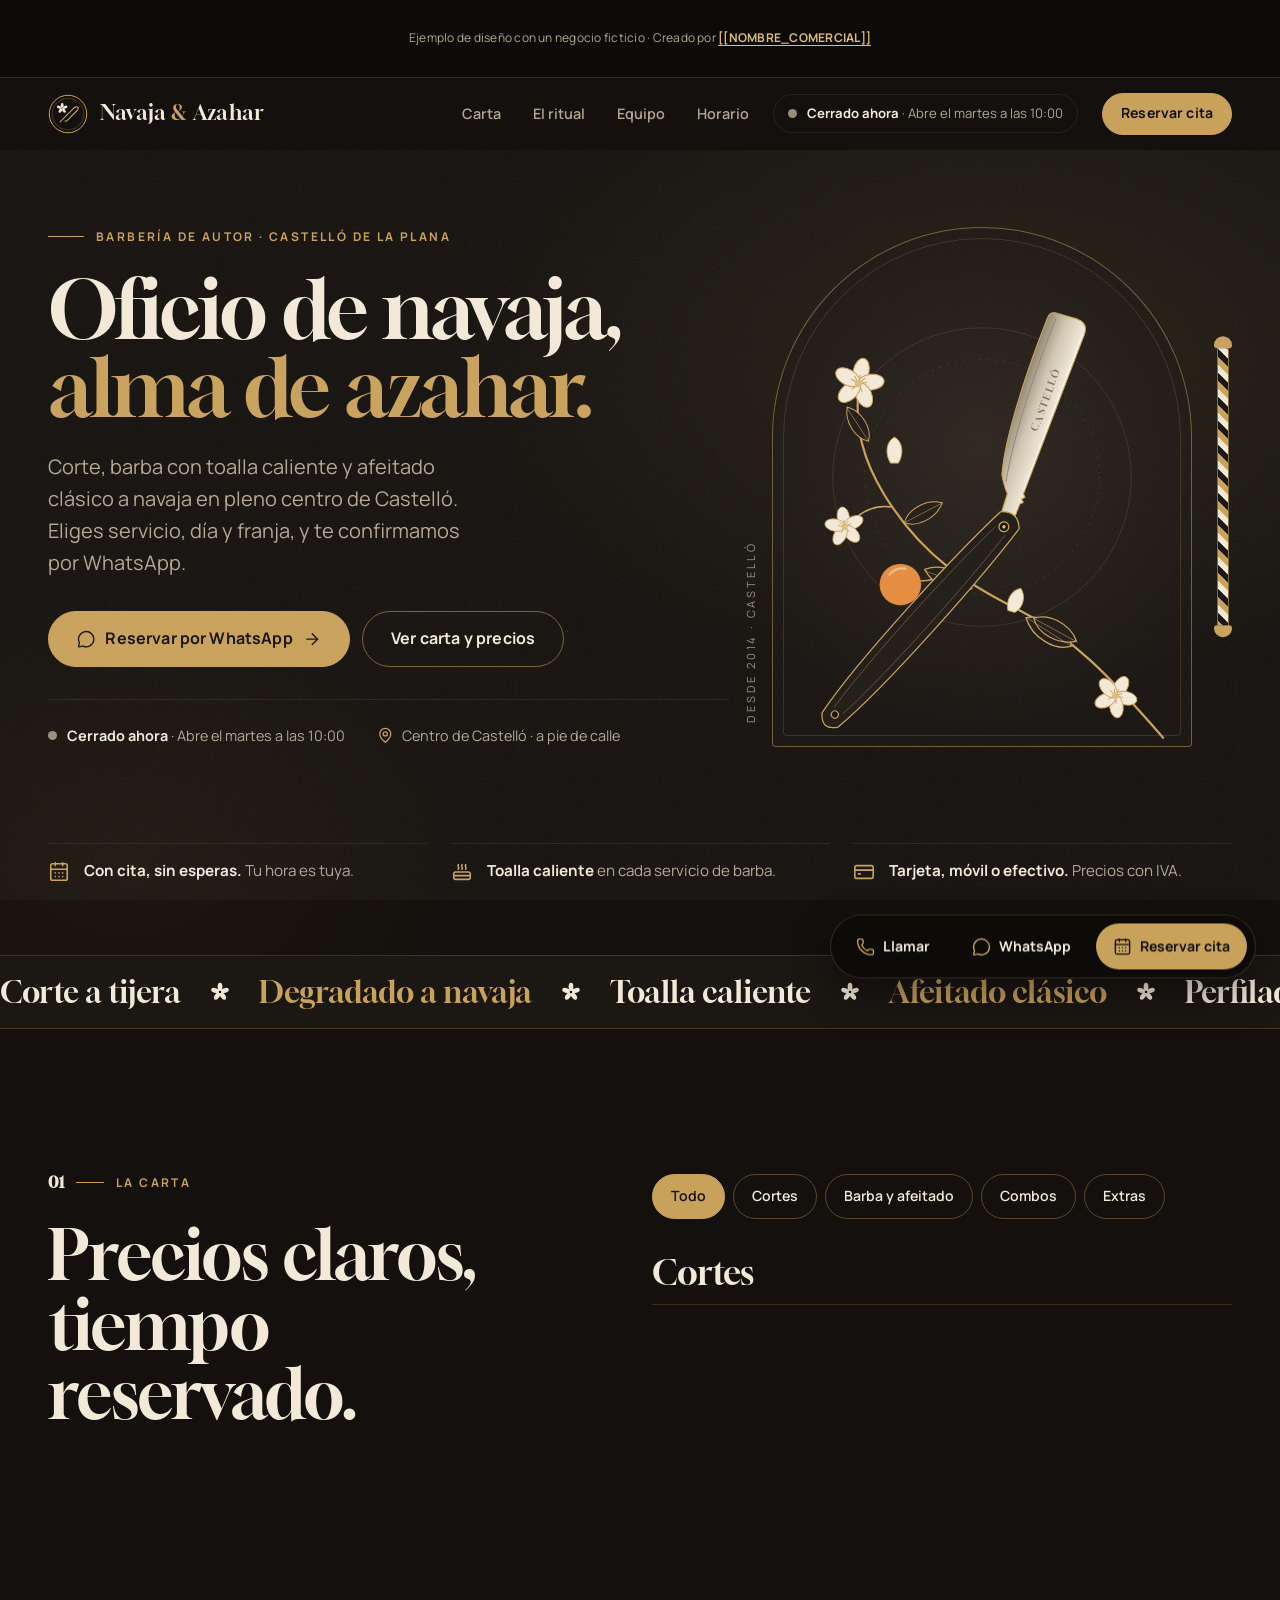
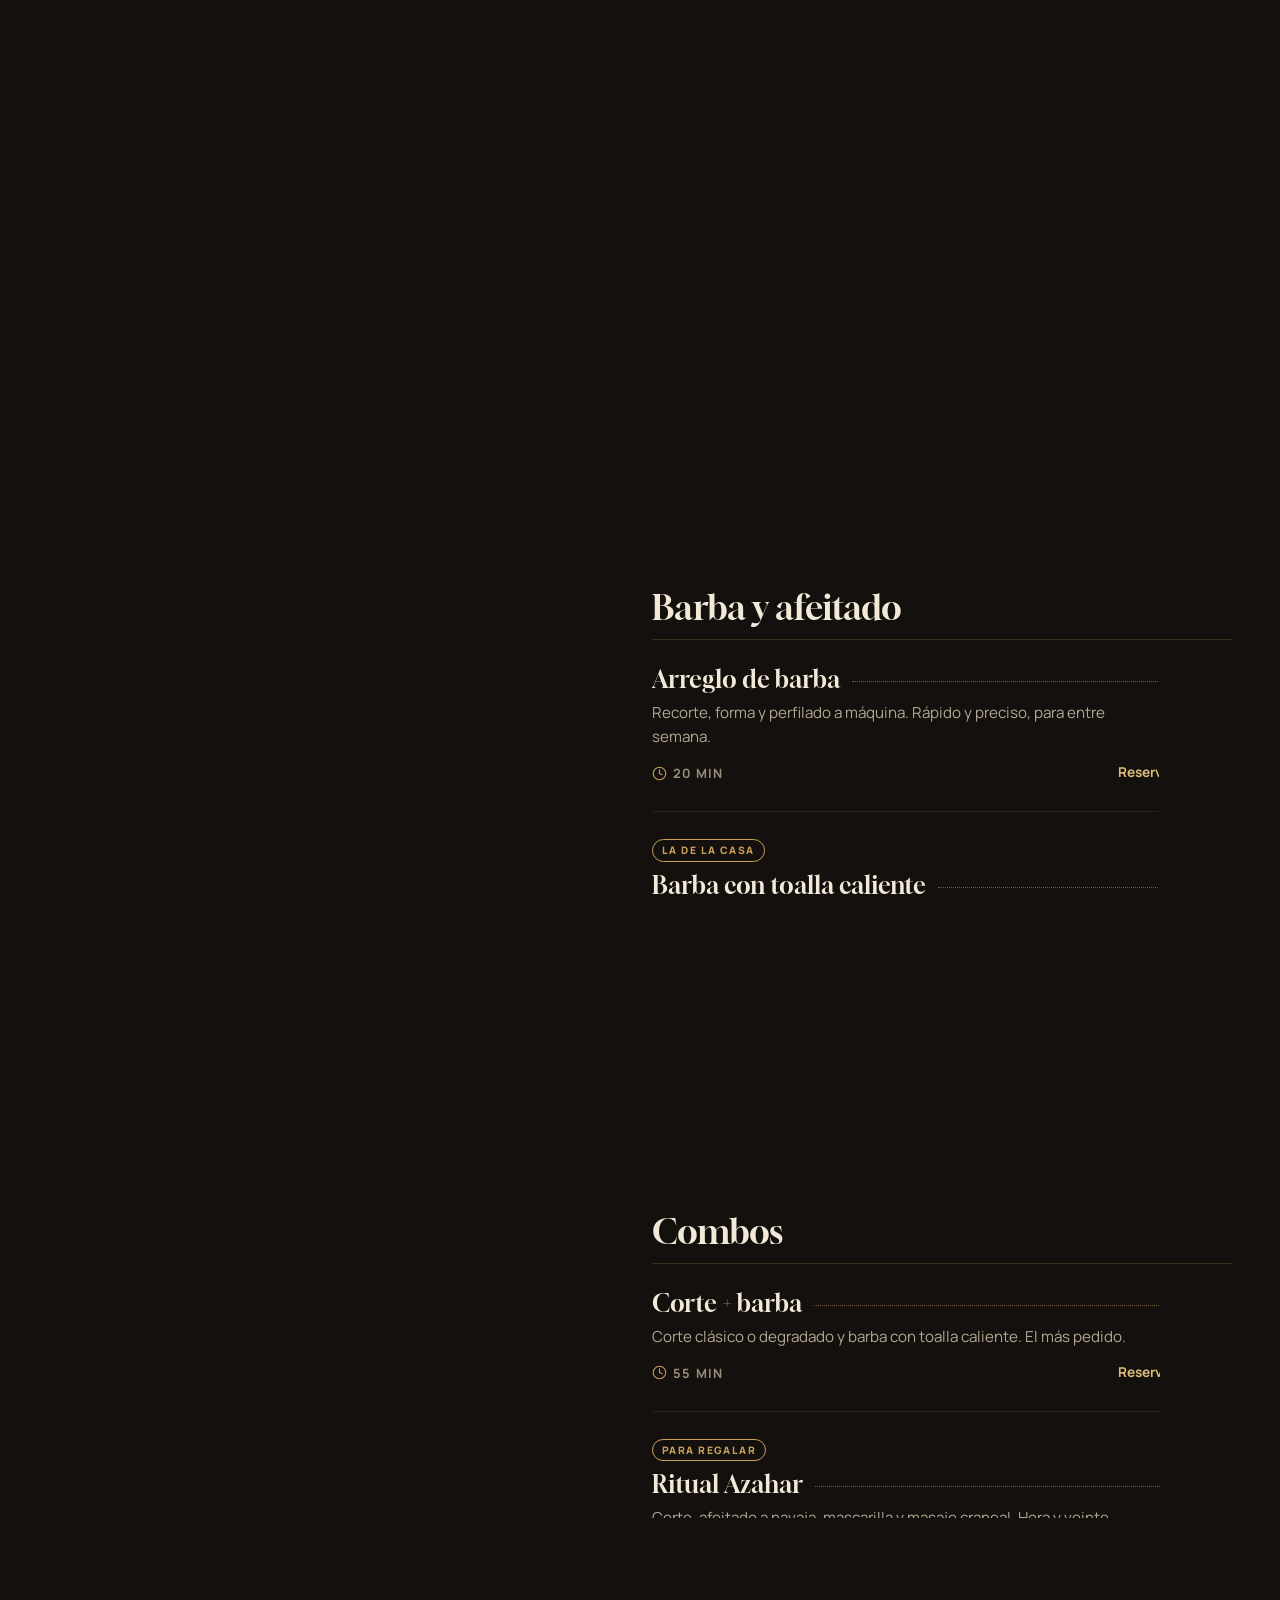
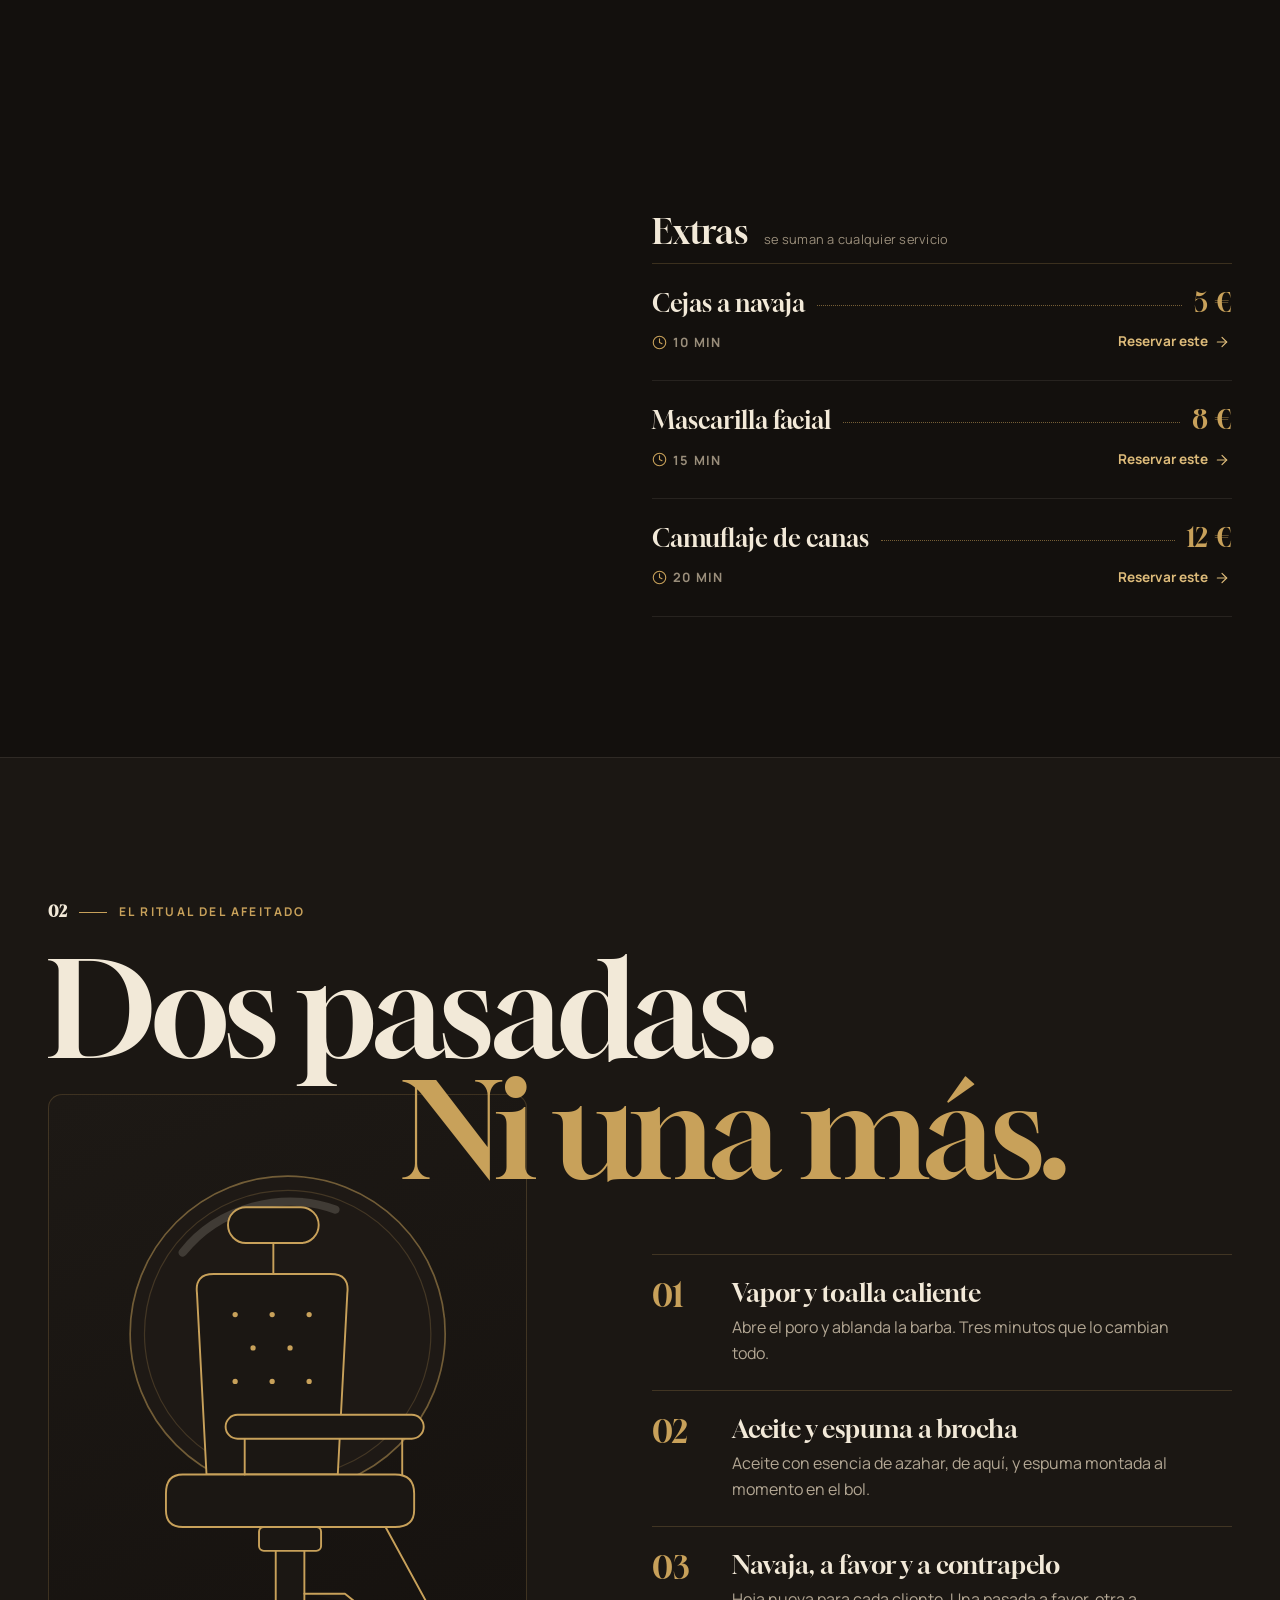
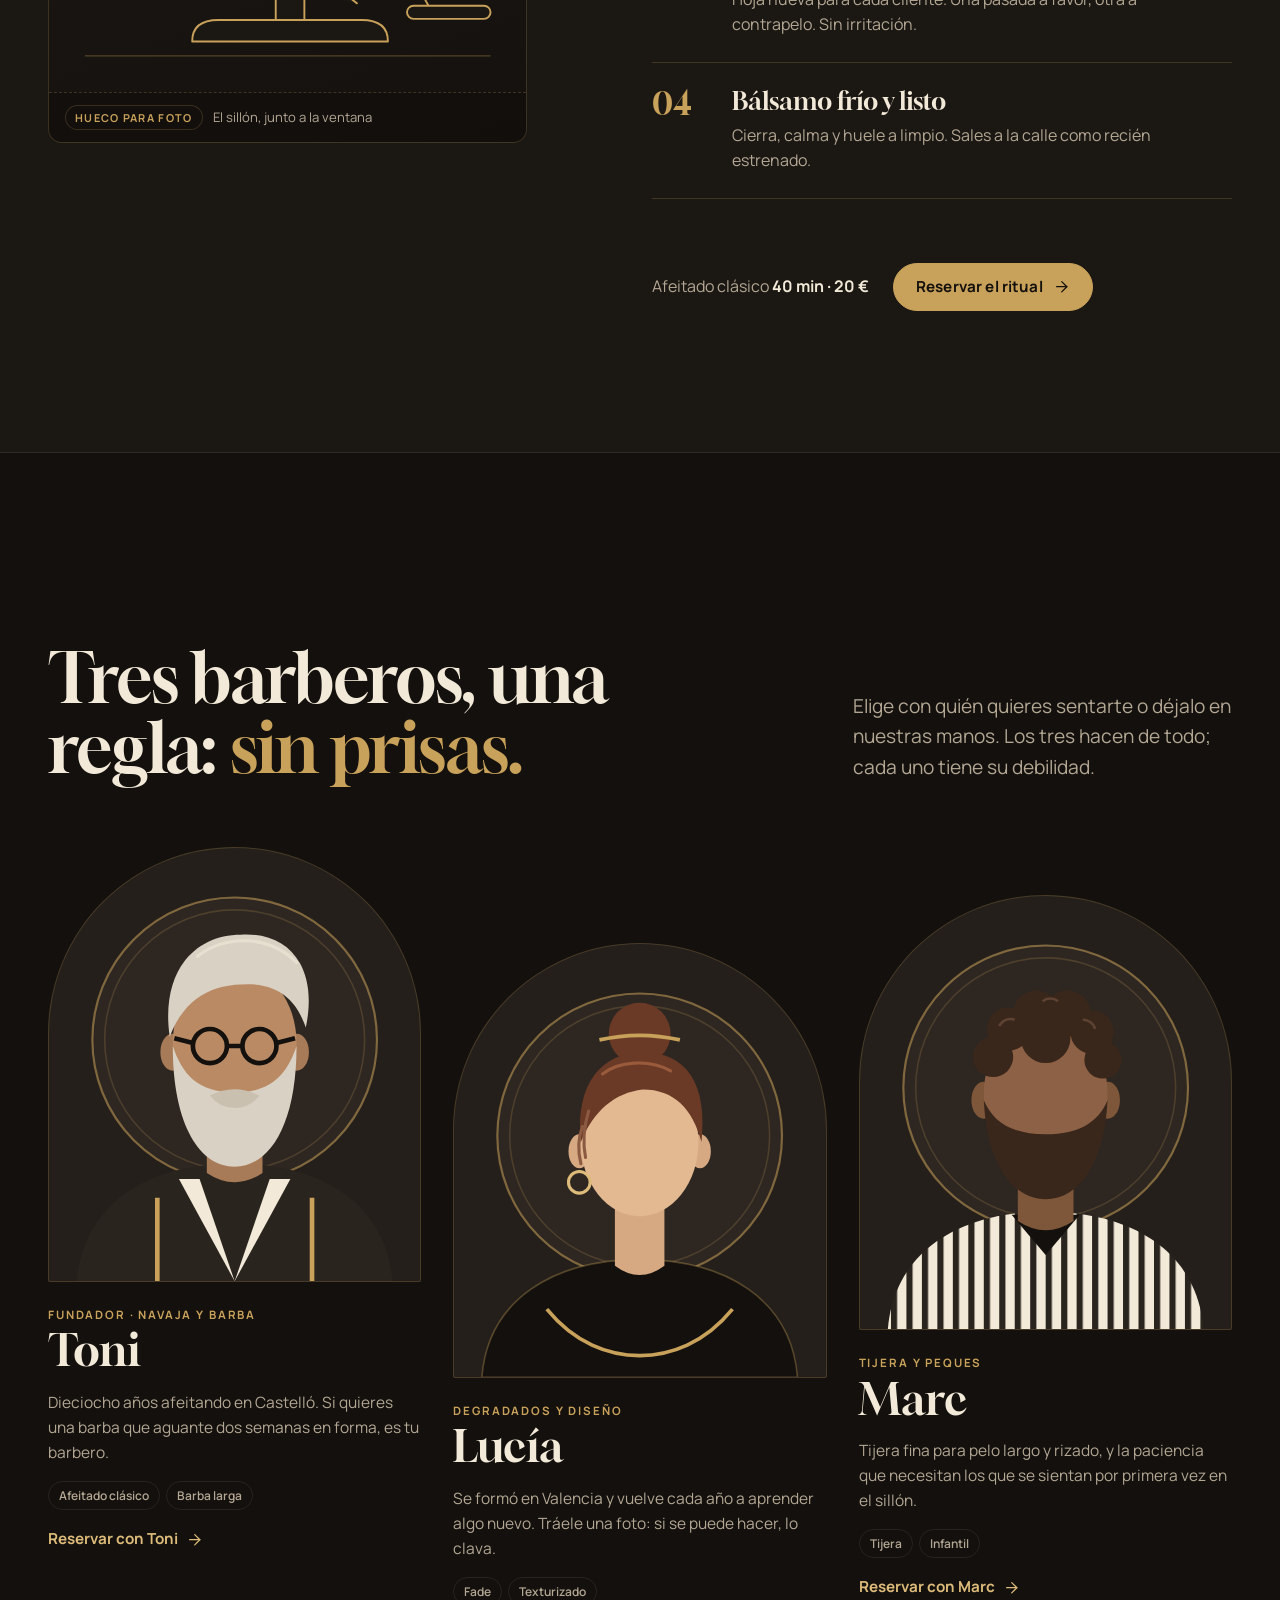
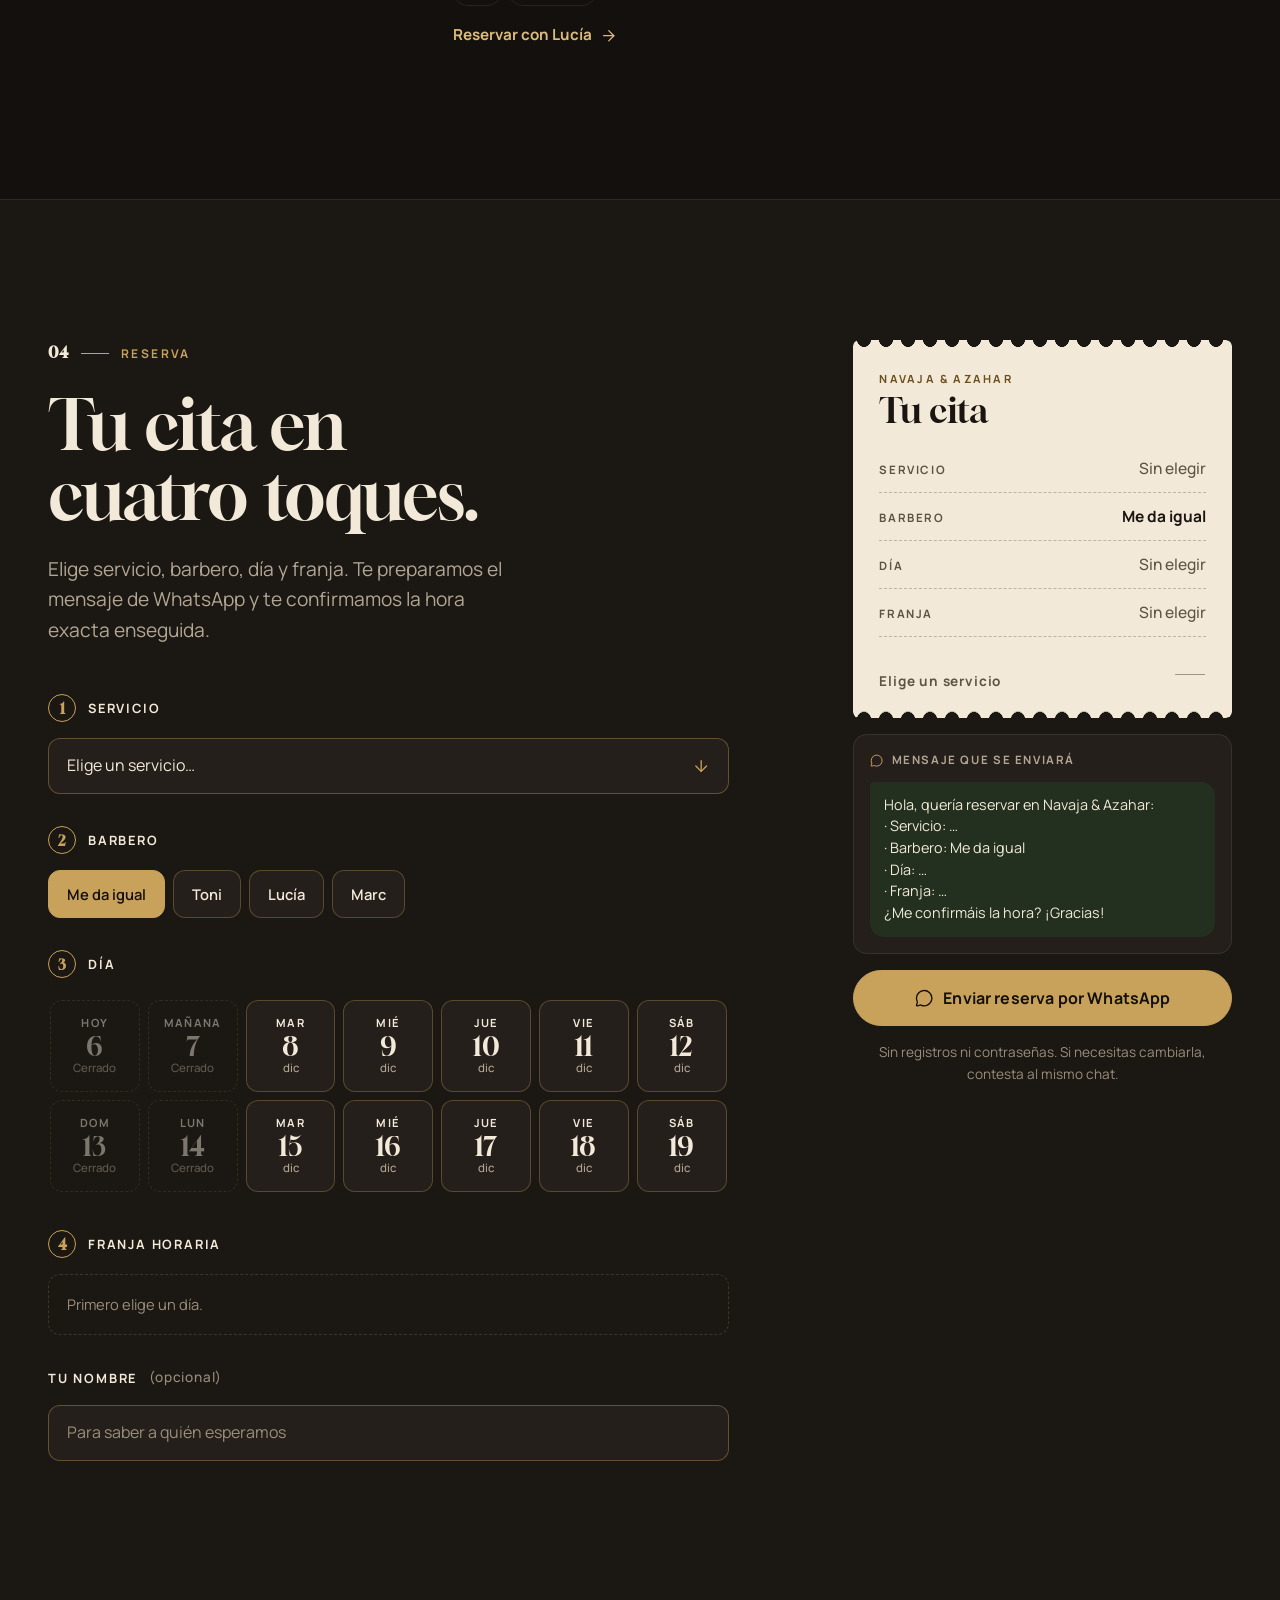
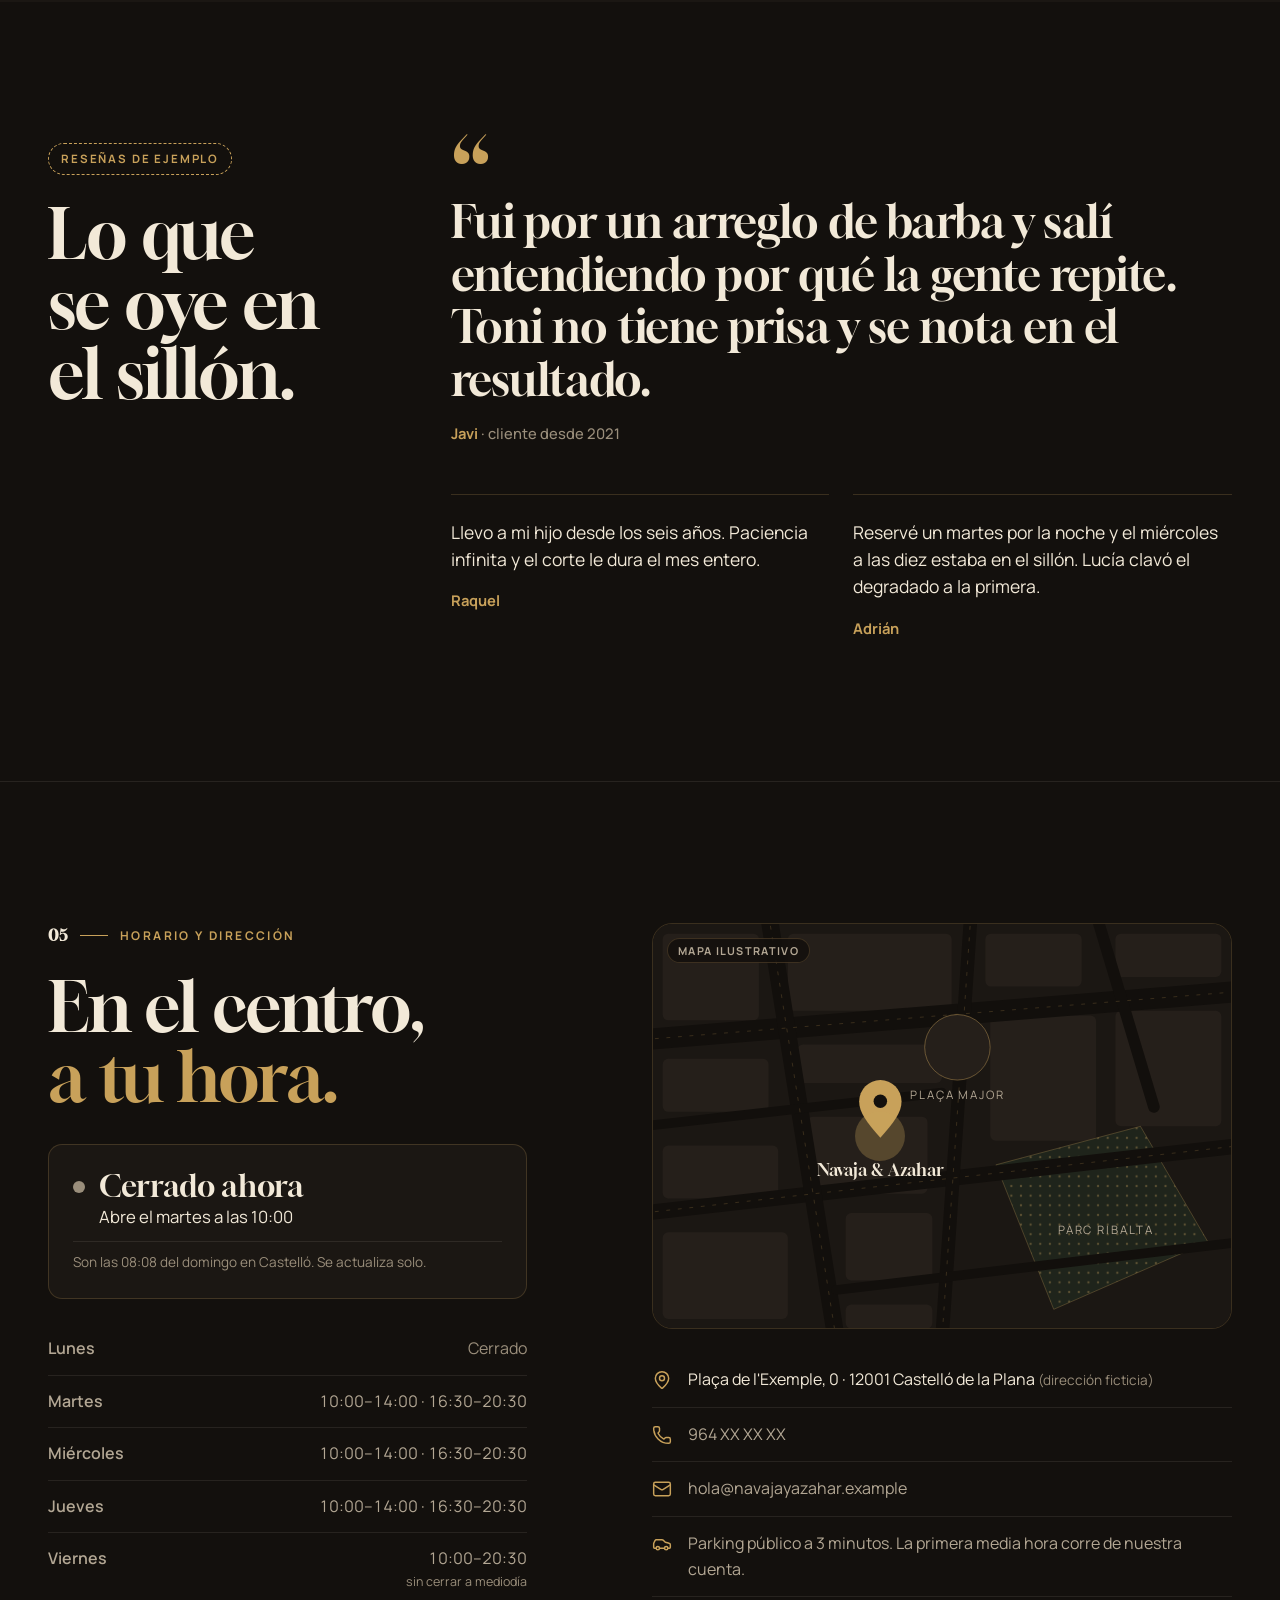
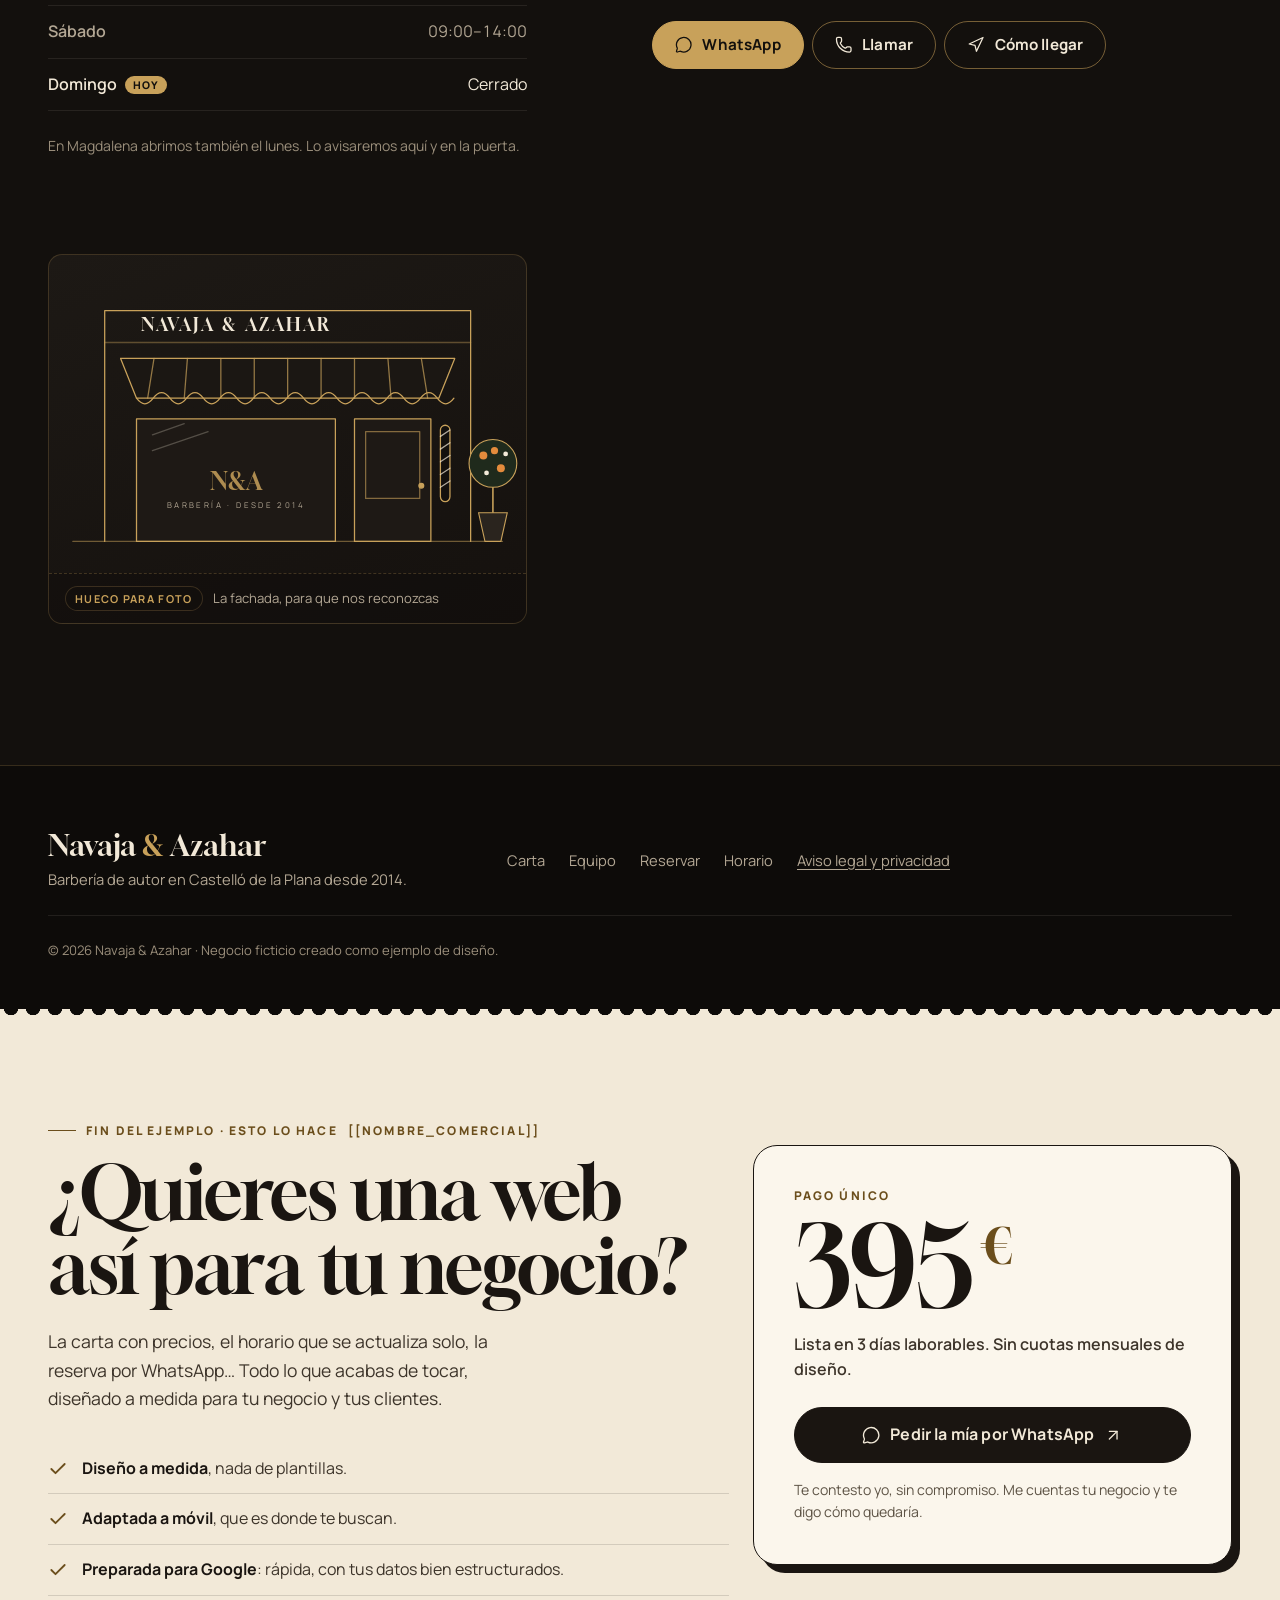
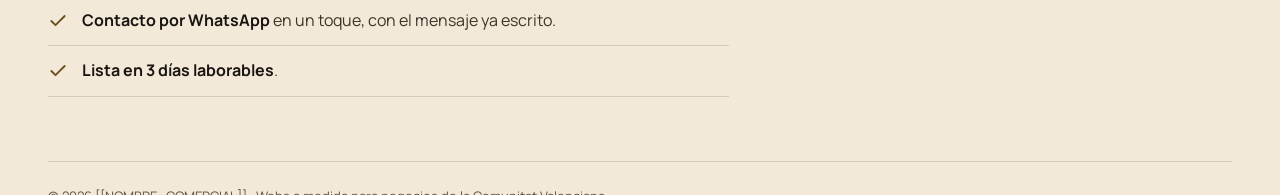
==== commit ab84151c: "Vuelve al diseño del 3 de noviembre Restaura el árbol completo al estado del merge del PR #5 (82e094" ====
--- a/site/muestras/barberia/index.html
+++ b/site/muestras/barberia/index.html
@@ -4,27 +4,27 @@
 <meta charset="utf-8">
 <meta name="viewport" content="width=device-width, initial-scale=1, viewport-fit=cover">
 <title>Navaja &amp; Azahar · Barbería en Castelló de la Plana</title>
-<meta name="description" content="Barbería en el centro de Castelló de la Plana. Corte de pelo, arreglo de barba y afeitado a navaja. Consulta precios y horario y reserva cita por WhatsApp.">
+<meta name="description" content="Barbería de autor en el centro de Castelló de la Plana: corte, barba con toalla caliente y afeitado clásico a navaja. Consulta precios y reserva por WhatsApp en un minuto.">
 <meta name="robots" content="noindex, nofollow">
-<meta name="theme-color" content="#FFFFFF">
-<meta name="color-scheme" content="light">
+<meta name="theme-color" content="#13100D">
+<meta name="color-scheme" content="dark">
 <link rel="icon" href="favicon.svg" type="image/svg+xml">
 <script>
-/* Fuente: en web (http/https) se precarga la woff2; abriendo el archivo con doble clic (file://) se usa embebida, porque el navegador bloquea las fuentes locales. */
+/* Fuentes: en web (http/https) se precargan las woff2; abriendo el archivo con doble clic (file://) se usan embebidas, porque el navegador bloquea las fuentes locales. */
 (function (d) {
   var h = d.head;
-  d.documentElement.classList.add('js'); /* antes del primer pintado: evita que la cabecera cambie de alto */
   if (location.protocol === 'file:') {
     var s = d.createElement('script'); s.src = 'fonts/fuentes-local.js'; h.appendChild(s);
     return;
   }
-  var f = 'fonts/source-sans-3-latin-wght-normal.woff2';
-  var l = d.createElement('link');
-  l.rel = 'preload'; l.as = 'font'; l.type = 'font/woff2'; l.crossOrigin = 'anonymous'; l.href = f;
-  h.appendChild(l);
-  var st = d.createElement('style');
-  st.textContent = '@font-face{font-family:"Source Sans 3";src:url(' + f + ') format("woff2");font-weight:200 900;font-style:normal;font-display:swap}';
-  h.appendChild(st);
+  var css = '';
+  [['Gloock', 'gloock-latin-400-normal', '400'], ['Manrope', 'manrope-latin-wght-normal', '200 800']].forEach(function (f) {
+    var l = d.createElement('link');
+    l.rel = 'preload'; l.as = 'font'; l.type = 'font/woff2'; l.crossOrigin = 'anonymous'; l.href = 'fonts/' + f[1] + '.woff2';
+    h.appendChild(l);
+    css += '@font-face{font-family:"' + f[0] + '";src:url(fonts/' + f[1] + '.woff2) format("woff2");font-weight:' + f[2] + ';font-style:normal;font-display:swap}';
+  });
+  var st = d.createElement('style'); st.textContent = css; h.appendChild(st);
 })(document);
 </script>
 <link rel="stylesheet" href="styles.css">
@@ -33,10 +33,10 @@
   "@context": "https://schema.org",
   "@type": "HairSalon",
   "name": "Navaja & Azahar",
-  "description": "Barbería (negocio ficticio de demostración) en Castelló de la Plana: corte de pelo, arreglo de barba y afeitado a navaja.",
+  "description": "Barbería de autor (negocio ficticio de demostración) en Castelló de la Plana: corte, barba con toalla caliente y afeitado clásico a navaja.",
   "telephone": "+34 964 XX XX XX",
   "email": "hola@navajayazahar.example",
-  "priceRange": "5 € - 38 €",
+  "priceRange": "10 € – 38 €",
   "currenciesAccepted": "EUR",
   "paymentAccepted": "Efectivo, tarjeta, pago con móvil",
   "address": {
@@ -57,7 +57,7 @@
     { "@type": "Offer", "itemOffered": { "@type": "Service", "name": "Corte clásico" }, "price": "16", "priceCurrency": "EUR" },
     { "@type": "Offer", "itemOffered": { "@type": "Service", "name": "Barba con toalla caliente" }, "price": "15", "priceCurrency": "EUR" },
     { "@type": "Offer", "itemOffered": { "@type": "Service", "name": "Afeitado clásico a navaja" }, "price": "20", "priceCurrency": "EUR" },
-    { "@type": "Offer", "itemOffered": { "@type": "Service", "name": "Servicio completo" }, "price": "38", "priceCurrency": "EUR" }
+    { "@type": "Offer", "itemOffered": { "@type": "Service", "name": "Ritual Azahar" }, "price": "38", "priceCurrency": "EUR" }
   ]
 }
 </script>
@@ -65,395 +65,793 @@
 <body>
 
 <svg class="sprite" aria-hidden="true" focusable="false">
+  <symbol id="i-phone" viewBox="0 0 24 24"><path d="M13.832 16.568a1 1 0 0 0 1.213-.303l.355-.465A2 2 0 0 1 17 15h3a2 2 0 0 1 2 2v3a2 2 0 0 1-2 2A18 18 0 0 1 2 4a2 2 0 0 1 2-2h3a2 2 0 0 1 2 2v3a2 2 0 0 1-.8 1.6l-.468.351a1 1 0 0 0-.292 1.233 14 14 0 0 0 6.392 6.384"/></symbol>
   <symbol id="i-message-circle" viewBox="0 0 24 24"><path d="M2.992 16.342a2 2 0 0 1 .094 1.167l-1.065 3.29a1 1 0 0 0 1.236 1.168l3.413-.998a2 2 0 0 1 1.099.092 10 10 0 1 0-4.777-4.719"/></symbol>
+  <symbol id="i-map-pin" viewBox="0 0 24 24"><path d="M20 10c0 4.993-5.539 10.193-7.399 11.799a1 1 0 0 1-1.202 0C9.539 20.193 4 14.993 4 10a8 8 0 0 1 16 0"/><circle cx="12" cy="10" r="3"/></symbol>
+  <symbol id="i-clock" viewBox="0 0 24 24"><circle cx="12" cy="12" r="10"/><path d="M12 6v6l4 2"/></symbol>
+  <symbol id="i-scissors" viewBox="0 0 24 24"><circle cx="6" cy="6" r="3"/><path d="M8.12 8.12 12 12"/><path d="M20 4 8.12 15.88"/><circle cx="6" cy="18" r="3"/><path d="M14.8 14.8 20 20"/></symbol>
+  <symbol id="i-arrow-right" viewBox="0 0 24 24"><path d="M5 12h14"/><path d="m12 5 7 7-7 7"/></symbol>
+  <symbol id="i-arrow-up-right" viewBox="0 0 24 24"><path d="M7 7h10v10"/><path d="M7 17 17 7"/></symbol>
   <symbol id="i-check" viewBox="0 0 24 24"><path d="M20 6 9 17l-5-5"/></symbol>
   <symbol id="i-x" viewBox="0 0 24 24"><path d="M18 6 6 18"/><path d="m6 6 12 12"/></symbol>
+  <symbol id="i-menu" viewBox="0 0 24 24"><path d="M4 7h16"/><path d="M4 17h16"/></symbol>
+  <symbol id="i-navigation" viewBox="0 0 24 24"><polygon points="3 11 22 2 13 21 11 13 3 11"/></symbol>
+  <symbol id="i-credit-card" viewBox="0 0 24 24"><rect width="20" height="14" x="2" y="5" rx="2"/><line x1="2" x2="22" y1="10" y2="10"/><path d="M6 14h2"/></symbol>
+  <symbol id="i-car" viewBox="0 0 24 24"><path d="M19 17h2c.6 0 1-.4 1-1v-3c0-.9-.7-1.7-1.5-1.9C18.7 10.6 16 10 16 10s-1.3-1.4-2.2-2.3c-.5-.4-1.1-.7-1.8-.7H5c-.6 0-1.1.4-1.4.9l-1.4 2.9A3.7 3.7 0 0 0 2 12v4c0 .6.4 1 1 1h2"/><circle cx="7" cy="17" r="2"/><path d="M9 17h6"/><circle cx="17" cy="17" r="2"/></symbol>
+  <symbol id="i-mail" viewBox="0 0 24 24"><path d="m22 7-8.991 5.727a2 2 0 0 1-2.009 0L2 7"/><rect x="2" y="4" width="20" height="16" rx="2"/></symbol>
+  <symbol id="i-calendar-days" viewBox="0 0 24 24"><path d="M8 2v3"/><path d="M16 2v3"/><rect x="3" y="3" width="18" height="18" rx="2"/><path d="M3 9h18"/><path d="M8 13h.01"/><path d="M12 13h.01"/><path d="M16 13h.01"/><path d="M8 17h.01"/><path d="M12 17h.01"/><path d="M16 17h.01"/></symbol>
+  <symbol id="i-steam" viewBox="0 0 24 24"><path d="M8 9c1.5-2-1.5-3 0-5"/><path d="M12 9c1.5-2-1.5-3 0-5"/><path d="M16 9c1.5-2-1.5-3 0-5"/><rect x="3" y="12" width="18" height="8" rx="2"/><path d="M3 16h18"/></symbol>
+  <symbol id="i-blossom" viewBox="0 0 24 24"><g fill="currentColor" stroke="none"><ellipse cx="12" cy="6.4" rx="2.6" ry="4.4"/><ellipse cx="12" cy="6.4" rx="2.6" ry="4.4" transform="rotate(72 12 12)"/><ellipse cx="12" cy="6.4" rx="2.6" ry="4.4" transform="rotate(144 12 12)"/><ellipse cx="12" cy="6.4" rx="2.6" ry="4.4" transform="rotate(216 12 12)"/><ellipse cx="12" cy="6.4" rx="2.6" ry="4.4" transform="rotate(288 12 12)"/></g><circle cx="12" cy="12" r="2.3" fill="#13100D"/></symbol>
 </svg>
 
 <a class="skip" href="#contenido">Saltar al contenido</a>
 
-<aside class="demo-bar" aria-label="Aviso de muestra">
+<div class="demo-bar" role="note">
   <p>Ejemplo de diseño con un negocio ficticio <span aria-hidden="true">·</span> Creado por <a href="../../#muestras" data-cfg="marca">[[NOMBRE_COMERCIAL]]</a></p>
-</aside>
+</div>
 
 <header class="site-header" id="cabecera">
   <div class="wrap header-inner">
-    <a class="brand" href="#inicio">Navaja &amp; Azahar</a>
-    <button class="menu-toggle" type="button" aria-expanded="false" aria-controls="menu">Menú</button>
-    <nav class="main-nav" id="menu" aria-label="Principal">
+    <a class="brand" href="#inicio" aria-label="Navaja &amp; Azahar, volver al inicio">
+      <svg class="brand-mark" viewBox="0 0 48 48" aria-hidden="true" focusable="false">
+        <circle cx="24" cy="24" r="22.5" fill="none" stroke="currentColor" stroke-width="1.2"/>
+        <circle cx="24" cy="24" r="19" fill="none" stroke="currentColor" stroke-width=".6" opacity=".55"/>
+        <path d="M14.5 33.5 31 17" stroke="currentColor" stroke-width="1.3" stroke-linecap="round"/>
+        <path d="M31 17c1.6-1.6 3.6-2.2 4.6-1.2s.4 3-1.2 4.6L22.6 32.2c-.6.6-1.5.6-2.1 0l-.4-.4" fill="none" stroke="currentColor" stroke-width="1.3" stroke-linejoin="round"/>
+        <g transform="translate(17 17)" fill="#F2E9D8"><ellipse cx="0" cy="-3.6" rx="1.7" ry="3"/><ellipse cx="0" cy="-3.6" rx="1.7" ry="3" transform="rotate(72)"/><ellipse cx="0" cy="-3.6" rx="1.7" ry="3" transform="rotate(144)"/><ellipse cx="0" cy="-3.6" rx="1.7" ry="3" transform="rotate(216)"/><ellipse cx="0" cy="-3.6" rx="1.7" ry="3" transform="rotate(288)"/><circle r="1.3" fill="#C8A15A"/></g>
+      </svg>
+      <span class="brand-name">Navaja <span class="amp">&amp;</span> Azahar</span>
+    </a>
+
+    <nav class="main-nav" aria-label="Principal">
       <ul>
-        <li><a href="#servicios">Servicios</a></li>
+        <li><a href="#servicios">Carta</a></li>
+        <li><a href="#ritual">El ritual</a></li>
         <li><a href="#equipo">Equipo</a></li>
-        <li><a href="#reserva">Reservar</a></li>
-        <li><a href="#visita">Dónde estamos</a></li>
+        <li><a href="#visita">Horario</a></li>
       </ul>
     </nav>
+
+    <p class="status status--pill" data-status aria-live="polite"><span class="status-dot" aria-hidden="true"></span><span class="status-text">Mar–Sáb · con cita</span></p>
+
+    <a class="btn btn--brass btn--sm header-cta" href="#reserva">Reservar cita</a>
+
+    <button class="menu-toggle" type="button" aria-expanded="false" aria-controls="menu-movil">
+      <span class="menu-toggle-label">Menú</span>
+      <svg class="icon" aria-hidden="true"><use href="#i-menu"/></svg>
+    </button>
   </div>
 </header>
 
+<div class="mobile-menu" id="menu-movil" hidden>
+  <nav aria-label="Menú móvil">
+    <ol>
+      <li><a href="#servicios"><span>01</span>Carta y precios</a></li>
+      <li><a href="#ritual"><span>02</span>El ritual</a></li>
+      <li><a href="#equipo"><span>03</span>Equipo</a></li>
+      <li><a href="#reserva"><span>04</span>Reservar</a></li>
+      <li><a href="#visita"><span>05</span>Horario y dirección</a></li>
+    </ol>
+  </nav>
+  <div class="mobile-menu-foot">
+    <p class="status" data-status><span class="status-dot" aria-hidden="true"></span><span class="status-text">Mar–Sáb · con cita</span></p>
+    <button class="btn btn--ghost" type="button" data-demo="call"><svg class="icon" aria-hidden="true"><use href="#i-phone"/></svg>964 XX XX XX</button>
+  </div>
+</div>
+
 <main id="contenido">
 
-  <!-- Portada -->
+  <!-- ============ HERO ============ -->
   <section class="hero" id="inicio" aria-labelledby="hero-title">
     <div class="wrap hero-grid">
       <div class="hero-copy">
-        <h1 id="hero-title">Barbería en el centro de Castelló</h1>
-        <p class="hero-lead">Corte de pelo, arreglo de barba y afeitado a navaja. Trabajamos con cita, así que no tendrás que esperar.</p>
-        <a class="btn btn--primary btn--lg" href="#reserva">Reservar cita</a>
-        <p class="status" data-status><span class="status-text">Abrimos de martes a sábado</span></p>
-      </div>
-      <div class="photo-slot photo-slot--hero" data-photo="Interior del local: los sillones y el espejo, con luz de día · 4:3">
-        <p class="photo-label">Aquí iría una foto del negocio</p>
-      </div>
-    </div>
+        <p class="eyebrow"><span class="eyebrow-line" aria-hidden="true"></span><span>Barbería<span class="hide-sm"> de autor</span> · Castelló de la Plana</span></p>
+        <h1 id="hero-title" class="hero-title">
+          <span class="line">Oficio de navaja,</span>
+          <span class="line line--accent">alma de azahar.</span>
+        </h1>
+        <p class="hero-lead">Corte, barba con toalla caliente y afeitado clásico a navaja en pleno centro de Castelló. Eliges servicio, día y franja, y te confirmamos por WhatsApp.</p>
+        <div class="hero-actions">
+          <a class="btn btn--brass btn--lg" href="#reserva">
+            <svg class="icon" aria-hidden="true"><use href="#i-message-circle"/></svg>
+            Reservar por WhatsApp
+            <svg class="icon icon--arrow" aria-hidden="true"><use href="#i-arrow-right"/></svg>
+          </a>
+          <a class="btn btn--line btn--lg" href="#servicios">Ver carta y precios</a>
+        </div>
+        <div class="hero-meta">
+          <p class="status status--hero" data-status><span class="status-dot" aria-hidden="true"></span><span class="status-text">Mar–Sáb · con cita</span></p>
+          <p class="hero-place"><svg class="icon" aria-hidden="true"><use href="#i-map-pin"/></svg>Centro de Castelló · a pie de calle</p>
+        </div>
+      </div>
+
+      <div class="hero-art">
+        <div class="arch">
+          <svg class="art-layer art-rings" viewBox="0 0 420 520" aria-hidden="true" focusable="false">
+            <g fill="none" stroke="#C8A15A" stroke-opacity=".16">
+              <circle cx="210" cy="250" r="150"/>
+              <circle cx="210" cy="250" r="118" stroke-dasharray="2 6"/>
+            </g>
+
+          </svg>
+          <svg class="art-layer art-base" viewBox="0 0 420 520" role="img" aria-labelledby="razor-title">
+            <title id="razor-title">Ilustración: navaja de barbero abierta junto a una rama de azahar con una naranja</title>
+            <defs>
+              <g id="petals">
+                <ellipse cx="0" cy="-12" rx="7.5" ry="12.5"/>
+                <ellipse cx="0" cy="-12" rx="7.5" ry="12.5" transform="rotate(72)"/>
+                <ellipse cx="0" cy="-12" rx="7.5" ry="12.5" transform="rotate(144)"/>
+                <ellipse cx="0" cy="-12" rx="7.5" ry="12.5" transform="rotate(216)"/>
+                <ellipse cx="0" cy="-12" rx="7.5" ry="12.5" transform="rotate(288)"/>
+              </g>
+              <g id="stamens" stroke="#C8A15A" stroke-width="1" stroke-linecap="round">
+                <path d="M0 0v-8M0 0l7.6-2.5M0 0l4.7 6.5M0 0l-4.7 6.5M0 0l-7.6-2.5M0 0l5-6M0 0l-5-6"/>
+              </g>
+              <g id="blossom">
+                <use href="#petals" fill="#F2E9D8" stroke="#C8A15A" stroke-width="1"/>
+                <use href="#stamens"/>
+                <circle r="3.6" fill="#DDBB7A"/>
+              </g>
+              <path id="leaf" d="M0 0C12-13 38-14 54 0 38 14 12 13 0 0Z"/>
+            </defs>
+            <!-- rama de azahar (detrás de la navaja) -->
+            <g class="sprig">
+              <path d="M392 512C340 452 300 410 248 384 196 358 150 330 112 268 90 232 82 200 86 160" fill="none" stroke="#C8A15A" stroke-width="2.2" stroke-linecap="round"/>
+              <path d="M178 344c-10 8-24 12-40 10M118 280c-16-2-28 4-38 14" fill="none" stroke="#C8A15A" stroke-width="1.6" stroke-linecap="round"/>
+              <g fill="#1F1A15" stroke="#C8A15A" stroke-width="1.3">
+                <use href="#leaf" transform="translate(300 420) rotate(-148)"/>
+                <use href="#leaf" transform="translate(262 392) rotate(28) scale(.9)"/>
+                <use href="#leaf" transform="translate(200 362) rotate(-158) scale(.95)"/>
+                <use href="#leaf" transform="translate(132 296) rotate(-28) scale(.8)"/>
+                <use href="#leaf" transform="translate(96 214) rotate(-122) scale(.75)"/>
+              </g>
+              <g stroke="#C8A15A" stroke-width=".8" stroke-opacity=".7" fill="none">
+                <path d="M300 420l-44-28M262 392l44 24M200 362l-48-18M132 296l38-20M96 214l-22-34"/>
+              </g>
+              <circle cx="128" cy="358" r="21" fill="#E38B3C"/>
+              <path d="M117 348c4-5 10-7 16-6" fill="none" stroke="#F2E9D8" stroke-opacity=".55" stroke-width="2.2" stroke-linecap="round"/>
+              <circle cx="128" cy="358" r="21" fill="none" stroke="#13100D" stroke-opacity=".25"/>
+              <use href="#blossom" transform="translate(86 156) rotate(12) scale(1.05)"/>
+              <use href="#blossom" transform="translate(72 300) rotate(-8) scale(.82)"/>
+              <use href="#blossom" transform="translate(344 470) rotate(30) scale(.9)"/>
+              <g fill="#F2E9D8" stroke="#C8A15A" stroke-width="1">
+                <path d="M118 236c-6-10-4-22 4-26 8 4 10 16 4 26z"/>
+                <path d="M236 384c-2-11 4-21 13-22 5 7 3 19-6 24z"/>
+              </g>
+            </g>
+
+          </svg>
+          <svg class="art-layer art-blade" viewBox="0 0 420 520" aria-hidden="true" focusable="false">
+            <defs>
+              <linearGradient id="steel" x1="0" y1="0" x2="0" y2="1">
+                <stop offset="0" stop-color="#F4ECDD"/>
+                <stop offset=".55" stop-color="#CFC4B0"/>
+                <stop offset="1" stop-color="#8F8572"/>
+              </linearGradient>
+            </defs>
+            <g transform="translate(232 300) rotate(132) scale(.9)">
+              <g transform="rotate(-22)">
+                <g>
+                  <path d="M-8 -7L30 -8l3 -3 3 3 3 -3 3 3L232 -11Q246 -11 246 2L244 28Q243 34 236 34C170 36 92 33 54 22Q42 15 36 9L-8 7Q-14 0 -8 -7Z" transform="scale(-1 1)" fill="url(#steel)" stroke="#C8A15A" stroke-width="1.2" stroke-linejoin="round"/>
+                  <path d="M-48 15C-100 25-180 27-238 25" fill="none" stroke="#8F8572" stroke-width="1"/>
+                  <path d="M-46 -6.5L-232 -9" fill="none" stroke="#FFFFFF" stroke-opacity=".7" stroke-width="1"/>
+                  <text x="-150" y="9" transform="rotate(180 -150 5)" fill="#7A6F5C" font-family="Gloock, Georgia, serif" font-size="11" letter-spacing="2" text-anchor="middle">CASTELLÓ</text>
+                </g>
+              </g>
+            </g>
+          </svg>
+          <svg class="art-layer art-handle" viewBox="0 0 420 520" aria-hidden="true" focusable="false">
+            <g transform="translate(232 300) rotate(132) scale(.9)">
+              <g class="razor-handle">
+                <path d="M-10 -14C60 -20 220 -22 290 -12Q306 0 290 12C220 22 60 20 -10 14Q-24 0 -10 -14Z" fill="#1E1915" stroke="#C8A15A" stroke-width="1.4"/>
+                <path d="M6 -7C70 -12 210 -13 276 -6M6 7C70 12 210 13 276 6" fill="none" stroke="#C8A15A" stroke-opacity=".45" stroke-width=".9"/>
+                <circle r="5.5" fill="#13100D" stroke="#C8A15A" stroke-width="1.4"/>
+                <circle r="1.8" fill="#DDBB7A"/>
+                <circle cx="282" r="4" fill="#13100D" stroke="#C8A15A" stroke-width="1.2"/>
+              </g>
+            </g>
+          </svg>
+        </div>
+        <div class="pole" aria-hidden="true"><span class="pole-cap"></span><span class="pole-tube"><span class="pole-stripes"></span></span><span class="pole-cap"></span></div>
+        <p class="hero-art-note" aria-hidden="true">Desde 2014 · Castelló</p>
+      </div>
+    </div>
+
+    <ul class="wrap hero-facts" aria-label="Lo esencial">
+      <li><svg class="icon" aria-hidden="true"><use href="#i-calendar-days"/></svg><span><strong>Con cita, sin esperas.</strong> Tu hora es tuya.</span></li>
+      <li><svg class="icon" aria-hidden="true"><use href="#i-steam"/></svg><span><strong>Toalla caliente</strong> en cada servicio de barba.</span></li>
+      <li><svg class="icon" aria-hidden="true"><use href="#i-credit-card"/></svg><span><strong>Tarjeta, móvil o efectivo.</strong> Precios con IVA.</span></li>
+    </ul>
   </section>
 
-  <!-- Servicios -->
-  <section class="section section--alt" id="servicios" aria-labelledby="servicios-title">
+  <!-- ============ CINTA ============ -->
+  <div class="ribbon" aria-hidden="true">
+    <div class="ribbon-track">
+      <span>Corte a tijera</span><svg class="icon"><use href="#i-blossom"/></svg>
+      <span>Degradado a navaja</span><svg class="icon"><use href="#i-blossom"/></svg>
+      <span>Toalla caliente</span><svg class="icon"><use href="#i-blossom"/></svg>
+      <span>Afeitado clásico</span><svg class="icon"><use href="#i-blossom"/></svg>
+      <span>Perfilado de barba</span><svg class="icon"><use href="#i-blossom"/></svg>
+      <span>Ritual Azahar</span><svg class="icon"><use href="#i-blossom"/></svg>
+      <span>Corte a tijera</span><svg class="icon"><use href="#i-blossom"/></svg>
+      <span>Degradado a navaja</span><svg class="icon"><use href="#i-blossom"/></svg>
+      <span>Toalla caliente</span><svg class="icon"><use href="#i-blossom"/></svg>
+      <span>Afeitado clásico</span><svg class="icon"><use href="#i-blossom"/></svg>
+      <span>Perfilado de barba</span><svg class="icon"><use href="#i-blossom"/></svg>
+      <span>Ritual Azahar</span><svg class="icon"><use href="#i-blossom"/></svg>
+    </div>
+  </div>
+
+  <!-- ============ CARTA ============ -->
+  <section class="section carta" id="servicios" aria-labelledby="carta-title">
+    <div class="wrap carta-grid">
+      <div class="carta-aside">
+        <p class="kicker reveal"><span>01</span>La carta</p>
+        <h2 id="carta-title" class="h2 reveal">Precios claros, tiempo reservado.</h2>
+        <p class="lead reveal">Cada servicio tiene su duración real en la agenda. Si pone 40 minutos, son 40 minutos solo para ti, sin nadie mirando el reloj.</p>
+        <figure class="photo-slot photo-slot--square reveal" data-photo="Detalle de herramientas sobre la encimera: navaja, brocha, tijeras y peine · 1:1">
+          <svg viewBox="0 0 400 400" role="img" aria-labelledby="tools-title">
+            <title id="tools-title">Ilustración: tijeras, peine, brocha y bol de espuma sobre la encimera</title>
+            <g fill="none" stroke="#C8A15A" stroke-width="1.6" stroke-linecap="round" stroke-linejoin="round">
+              <g transform="rotate(-14 150 96)">
+                <rect x="48" y="80" width="204" height="24" rx="5"/>
+                <path d="M60 104v26M70 104v26M80 104v26M90 104v26M100 104v26M110 104v26M120 104v26M130 104v26M140 104v26M150 104v18M160 104v18M170 104v18M180 104v18M190 104v18M200 104v18M210 104v18M220 104v18M230 104v18M240 104v18" stroke-width="1.2"/>
+              </g>
+              <g transform="translate(262 112) rotate(38)">
+                <g transform="rotate(-7)"><path d="M-2 6-7-8-2-116Q0-122 3-116L7-8Z" fill="#1F1A15"/><path d="M-1 8-15 44"/><circle cx="-21" cy="60" r="16" fill="#1F1A15"/></g>
+                <g transform="rotate(7)"><path d="M2 6 7-8 2-116Q0-122-3-116L-7-8Z" fill="#1F1A15"/><path d="M1 8 15 44"/><circle cx="21" cy="60" r="16" fill="#1F1A15"/></g>
+                <circle r="3.5" fill="#C8A15A"/>
+              </g>
+              <ellipse cx="140" cy="262" rx="84" ry="22"/>
+              <path d="M56 262c4 46 36 70 84 70s80-24 84-70"/>
+              <path d="M74 300c20 10 42 14 66 14"  stroke-opacity=".5"/>
+              <g fill="#F2E9D8" stroke="none" opacity=".92">
+                <circle cx="108" cy="254" r="11"/><circle cx="126" cy="246" r="14"/><circle cx="148" cy="250" r="12"/><circle cx="168" cy="256" r="10"/><circle cx="136" cy="262" r="10"/><circle cx="90" cy="262" r="7"/><circle cx="186" cy="264" r="6"/>
+              </g>
+              <path d="M282 240C268 214 270 180 290 166c12-8 28-8 40 0 20 14 22 48 8 74z" fill="#1F1A15"/>
+              <path d="M296 238c-6-20-6-42 4-62M310 238v-70M324 238c6-20 6-42-4-62" stroke-width="1" stroke-opacity=".55"/>
+              <path d="M284 240h52l-6 16q-6 10-2 28 6 24-8 34h-20q-14-10-8-34 4-18-2-28z" fill="#13100D"/>
+              <path d="M290 250h40" stroke-opacity=".6"/>
+              <path d="M286 334h48"/>
+              <path d="M30 352h340" stroke-opacity=".35"/>
+            </g>
+          </svg>
+          <figcaption><span class="slot-tag">Hueco para foto</span> Herramientas de la casa</figcaption>
+        </figure>
+        <p class="note reveal"><svg class="icon" aria-hidden="true"><use href="#i-credit-card"/></svg>Precios con IVA incluido. Tarjeta, pago con móvil o efectivo.</p>
+      </div>
+
+      <div class="carta-main">
+        <div class="filters reveal" role="group" aria-label="Filtrar la carta">
+          <button type="button" class="chip is-active" aria-pressed="true" data-filter="todo">Todo</button>
+          <button type="button" class="chip" aria-pressed="false" data-filter="cortes">Cortes</button>
+          <button type="button" class="chip" aria-pressed="false" data-filter="barba">Barba y afeitado</button>
+          <button type="button" class="chip" aria-pressed="false" data-filter="combos">Combos</button>
+          <button type="button" class="chip" aria-pressed="false" data-filter="extras">Extras</button>
+        </div>
+
+        <div class="menu-groups" id="carta-lista">
+          <section class="menu-group reveal" data-group="cortes" aria-labelledby="g-cortes">
+            <h3 class="group-title" id="g-cortes">Cortes</h3>
+            <ul class="svc-list">
+              <li class="svc" data-id="corte-clasico" data-name="Corte clásico" data-min="30" data-price="16">
+                <div class="svc-head"><h4>Corte clásico</h4><span class="leader" aria-hidden="true"></span><p class="price">16 €</p></div>
+                <p class="svc-desc">Tijera y máquina, lavado y peinado con producto. El de toda la vida, bien hecho.</p>
+                <div class="svc-foot"><span class="dur"><svg class="icon" aria-hidden="true"><use href="#i-clock"/></svg>30 min</span><button type="button" class="svc-book" data-book="corte-clasico">Reservar este<svg class="icon" aria-hidden="true"><use href="#i-arrow-right"/></svg></button></div>
+              </li>
+              <li class="svc" data-id="degradado" data-name="Degradado a navaja" data-min="40" data-price="18">
+                <div class="svc-head"><h4>Degradado a navaja</h4><span class="leader" aria-hidden="true"></span><p class="price">18 €</p></div>
+                <p class="svc-desc">Fade limpio desde el cero hasta donde pidas, rematado a navaja en nuca y patillas.</p>
+                <div class="svc-foot"><span class="dur"><svg class="icon" aria-hidden="true"><use href="#i-clock"/></svg>40 min</span><button type="button" class="svc-book" data-book="degradado">Reservar este<svg class="icon" aria-hidden="true"><use href="#i-arrow-right"/></svg></button></div>
+              </li>
+              <li class="svc" data-id="tijera" data-name="Corte a tijera" data-min="45" data-price="20">
+                <div class="svc-head"><h4>Corte a tijera</h4><span class="leader" aria-hidden="true"></span><p class="price">20 €</p></div>
+                <p class="svc-desc">Solo tijera, para pelo largo, rizado o con textura que necesita su tiempo.</p>
+                <div class="svc-foot"><span class="dur"><svg class="icon" aria-hidden="true"><use href="#i-clock"/></svg>45 min</span><button type="button" class="svc-book" data-book="tijera">Reservar este<svg class="icon" aria-hidden="true"><use href="#i-arrow-right"/></svg></button></div>
+              </li>
+              <li class="svc" data-id="infantil" data-name="Corte infantil" data-min="25" data-price="12">
+                <div class="svc-head"><h4>Corte infantil</h4><span class="leader" aria-hidden="true"></span><p class="price">12 €</p></div>
+                <p class="svc-desc">Hasta 12 años. Con paciencia, sin dramas y con dibujos en la pantalla si hace falta.</p>
+                <div class="svc-foot"><span class="dur"><svg class="icon" aria-hidden="true"><use href="#i-clock"/></svg>25 min</span><button type="button" class="svc-book" data-book="infantil">Reservar este<svg class="icon" aria-hidden="true"><use href="#i-arrow-right"/></svg></button></div>
+              </li>
+              <li class="svc" data-id="rapado" data-name="Rapado" data-min="15" data-price="10">
+                <div class="svc-head"><h4>Rapado</h4><span class="leader" aria-hidden="true"></span><p class="price">10 €</p></div>
+                <p class="svc-desc">Máquina a un solo número y contornos perfilados.</p>
+                <div class="svc-foot"><span class="dur"><svg class="icon" aria-hidden="true"><use href="#i-clock"/></svg>15 min</span><button type="button" class="svc-book" data-book="rapado">Reservar este<svg class="icon" aria-hidden="true"><use href="#i-arrow-right"/></svg></button></div>
+              </li>
+            </ul>
+          </section>
+
+          <section class="menu-group reveal" data-group="barba" aria-labelledby="g-barba">
+            <h3 class="group-title" id="g-barba">Barba y afeitado</h3>
+            <ul class="svc-list">
+              <li class="svc" data-id="arreglo-barba" data-name="Arreglo de barba" data-min="20" data-price="11">
+                <div class="svc-head"><h4>Arreglo de barba</h4><span class="leader" aria-hidden="true"></span><p class="price">11 €</p></div>
+                <p class="svc-desc">Recorte, forma y perfilado a máquina. Rápido y preciso, para entre semana.</p>
+                <div class="svc-foot"><span class="dur"><svg class="icon" aria-hidden="true"><use href="#i-clock"/></svg>20 min</span><button type="button" class="svc-book" data-book="arreglo-barba">Reservar este<svg class="icon" aria-hidden="true"><use href="#i-arrow-right"/></svg></button></div>
+              </li>
+              <li class="svc svc--star" data-id="barba-toalla" data-name="Barba con toalla caliente" data-min="30" data-price="15">
+                <p class="svc-flag">La de la casa</p>
+                <div class="svc-head"><h4>Barba con toalla caliente</h4><span class="leader" aria-hidden="true"></span><p class="price">15 €</p></div>
+                <p class="svc-desc">Perfilado a navaja, toalla caliente, aceite de azahar y bálsamo frío.</p>
+                <div class="svc-foot"><span class="dur"><svg class="icon" aria-hidden="true"><use href="#i-clock"/></svg>30 min</span><button type="button" class="svc-book" data-book="barba-toalla">Reservar este<svg class="icon" aria-hidden="true"><use href="#i-arrow-right"/></svg></button></div>
+              </li>
+              <li class="svc" data-id="afeitado" data-name="Afeitado clásico a navaja" data-min="40" data-price="20">
+                <div class="svc-head"><h4>Afeitado clásico a navaja</h4><span class="leader" aria-hidden="true"></span><p class="price">20 €</p></div>
+                <p class="svc-desc">Vapor, espuma a brocha y dos pasadas de navaja: a favor y a contrapelo.</p>
+                <div class="svc-foot"><span class="dur"><svg class="icon" aria-hidden="true"><use href="#i-clock"/></svg>40 min</span><button type="button" class="svc-book" data-book="afeitado">Reservar este<svg class="icon" aria-hidden="true"><use href="#i-arrow-right"/></svg></button></div>
+              </li>
+            </ul>
+          </section>
+
+          <section class="menu-group reveal" data-group="combos" aria-labelledby="g-combos">
+            <h3 class="group-title" id="g-combos">Combos</h3>
+            <ul class="svc-list">
+              <li class="svc" data-id="corte-barba" data-name="Corte + barba" data-min="55" data-price="26">
+                <div class="svc-head"><h4>Corte + barba</h4><span class="leader" aria-hidden="true"></span><p class="price">26 €</p></div>
+                <p class="svc-desc">Corte clásico o degradado y barba con toalla caliente. El más pedido.</p>
+                <div class="svc-foot"><span class="dur"><svg class="icon" aria-hidden="true"><use href="#i-clock"/></svg>55 min</span><button type="button" class="svc-book" data-book="corte-barba">Reservar este<svg class="icon" aria-hidden="true"><use href="#i-arrow-right"/></svg></button></div>
+              </li>
+              <li class="svc svc--star" data-id="ritual" data-name="Ritual Azahar" data-min="80" data-price="38">
+                <p class="svc-flag">Para regalar</p>
+                <div class="svc-head"><h4>Ritual Azahar</h4><span class="leader" aria-hidden="true"></span><p class="price">38 €</p></div>
+                <p class="svc-desc">Corte, afeitado a navaja, mascarilla y masaje craneal. Hora y veinte para desconectar.</p>
+                <div class="svc-foot"><span class="dur"><svg class="icon" aria-hidden="true"><use href="#i-clock"/></svg>80 min</span><button type="button" class="svc-book" data-book="ritual">Reservar este<svg class="icon" aria-hidden="true"><use href="#i-arrow-right"/></svg></button></div>
+              </li>
+              <li class="svc" data-id="padre-hijo" data-name="Padre e hijo" data-min="50" data-price="25">
+                <div class="svc-head"><h4>Padre e hijo</h4><span class="leader" aria-hidden="true"></span><p class="price">25 €</p></div>
+                <p class="svc-desc">Corte clásico y corte infantil en la misma cita, uno detrás de otro.</p>
+                <div class="svc-foot"><span class="dur"><svg class="icon" aria-hidden="true"><use href="#i-clock"/></svg>50 min</span><button type="button" class="svc-book" data-book="padre-hijo">Reservar este<svg class="icon" aria-hidden="true"><use href="#i-arrow-right"/></svg></button></div>
+              </li>
+            </ul>
+          </section>
+
+          <section class="menu-group reveal" data-group="extras" aria-labelledby="g-extras">
+            <h3 class="group-title" id="g-extras">Extras <span class="group-note">se suman a cualquier servicio</span></h3>
+            <ul class="svc-list">
+              <li class="svc" data-id="cejas" data-name="Cejas a navaja" data-min="10" data-price="5">
+                <div class="svc-head"><h4>Cejas a navaja</h4><span class="leader" aria-hidden="true"></span><p class="price">5 €</p></div>
+                <div class="svc-foot"><span class="dur"><svg class="icon" aria-hidden="true"><use href="#i-clock"/></svg>10 min</span><button type="button" class="svc-book" data-book="cejas">Reservar este<svg class="icon" aria-hidden="true"><use href="#i-arrow-right"/></svg></button></div>
+              </li>
+              <li class="svc" data-id="mascarilla" data-name="Mascarilla facial" data-min="15" data-price="8">
+                <div class="svc-head"><h4>Mascarilla facial</h4><span class="leader" aria-hidden="true"></span><p class="price">8 €</p></div>
+                <div class="svc-foot"><span class="dur"><svg class="icon" aria-hidden="true"><use href="#i-clock"/></svg>15 min</span><button type="button" class="svc-book" data-book="mascarilla">Reservar este<svg class="icon" aria-hidden="true"><use href="#i-arrow-right"/></svg></button></div>
+              </li>
+              <li class="svc" data-id="canas" data-name="Camuflaje de canas" data-min="20" data-price="12">
+                <div class="svc-head"><h4>Camuflaje de canas</h4><span class="leader" aria-hidden="true"></span><p class="price">12 €</p></div>
+                <div class="svc-foot"><span class="dur"><svg class="icon" aria-hidden="true"><use href="#i-clock"/></svg>20 min</span><button type="button" class="svc-book" data-book="canas">Reservar este<svg class="icon" aria-hidden="true"><use href="#i-arrow-right"/></svg></button></div>
+              </li>
+            </ul>
+          </section>
+        </div>
+      </div>
+    </div>
+  </section>
+
+  <!-- ============ RITUAL ============ -->
+  <section class="section ritual" id="ritual" aria-labelledby="ritual-title">
+    <div class="wrap ritual-grid">
+      <div class="ritual-head">
+        <p class="kicker reveal"><span>02</span>El ritual del afeitado</p>
+        <h2 id="ritual-title" class="ritual-title reveal"><span>Dos pasadas.</span> <span class="accent">Ni una más.</span></h2>
+      </div>
+
+      <figure class="photo-slot photo-slot--tall reveal" data-photo="El sillón de barbero junto a la ventana, luz de tarde · 4:5">
+        <svg viewBox="0 0 400 500" role="img" aria-labelledby="chair-title">
+          <title id="chair-title">Ilustración: sillón clásico de barbero frente a un espejo redondo</title>
+          <circle cx="200" cy="200" r="132" fill="#1E1915" stroke="#C8A15A" stroke-opacity=".5" stroke-width="1.4"/>
+          <circle cx="200" cy="200" r="120" fill="none" stroke="#C8A15A" stroke-opacity=".22"/>
+          <path d="M112 132c30-38 84-52 128-36" fill="none" stroke="#F2E9D8" stroke-opacity=".16" stroke-width="7" stroke-linecap="round"/>
+          <g fill="#1B1713" stroke="#C8A15A" stroke-width="1.6" stroke-linejoin="round" stroke-linecap="round">
+            <path d="M120 458q0-18 22-18h120q22 0 22 18z"/>
+            <rect x="190" y="380" width="24" height="60"/>
+            <path d="M214 418h34l10 8"/>
+            <path d="M282 362l36 66"/>
+            <rect x="300" y="428" width="70" height="11" rx="5.5"/>
+            <rect x="176" y="362" width="52" height="20" rx="4"/>
+            <path d="M138 150h98q16 0 14 16l-8 152H132l-8-152q-2-16 14-16z"/>
+            <path d="M112 318h178q16 0 16 16v14q0 14-16 14H112q-14 0-14-14v-14q0-16 14-16z"/>
+            <path d="M164 288v30M296 288v30"/>
+            <rect x="148" y="268" width="166" height="20" rx="10"/>
+            <path d="M188 124v26"/>
+            <rect x="150" y="94" width="76" height="30" rx="15"/>
+          </g>
+          <g fill="#C8A15A">
+            <circle cx="156" cy="184" r="2.2"/><circle cx="187" cy="184" r="2.2"/><circle cx="218" cy="184" r="2.2"/>
+            <circle cx="171" cy="212" r="2.2"/><circle cx="202" cy="212" r="2.2"/>
+            <circle cx="156" cy="240" r="2.2"/><circle cx="187" cy="240" r="2.2"/><circle cx="218" cy="240" r="2.2"/>
+          </g>
+          <path d="M30 470h340" stroke="#C8A15A" stroke-opacity=".35"/>
+        </svg>
+        <figcaption><span class="slot-tag">Hueco para foto</span> El sillón, junto a la ventana</figcaption>
+      </figure>
+
+      <ol class="steps">
+        <li class="step reveal"><span class="step-n">01</span><div><h3>Vapor y toalla caliente</h3><p>Abre el poro y ablanda la barba. Tres minutos que lo cambian todo.</p></div></li>
+        <li class="step reveal"><span class="step-n">02</span><div><h3>Aceite y espuma a brocha</h3><p>Aceite con esencia de azahar, de aquí, y espuma montada al momento en el bol.</p></div></li>
+        <li class="step reveal"><span class="step-n">03</span><div><h3>Navaja, a favor y a contrapelo</h3><p>Hoja nueva para cada cliente. Una pasada a favor, otra a contrapelo. Sin irritación.</p></div></li>
+        <li class="step reveal"><span class="step-n">04</span><div><h3>Bálsamo frío y listo</h3><p>Cierra, calma y huele a limpio. Sales a la calle como recién estrenado.</p></div></li>
+      </ol>
+
+      <div class="ritual-cta reveal">
+        <p>Afeitado clásico <strong>40 min · 20 €</strong></p>
+        <button type="button" class="btn btn--brass" data-book="afeitado">Reservar el ritual<svg class="icon icon--arrow" aria-hidden="true"><use href="#i-arrow-right"/></svg></button>
+      </div>
+    </div>
+  </section>
+
+  <!-- ============ EQUIPO ============ -->
+  <section class="section equipo" id="equipo" aria-labelledby="equipo-title">
     <div class="wrap">
       <div class="section-head">
-        <h2 id="servicios-title">Servicios y precios</h2>
-        <p>Cada servicio tiene su tiempo reservado en la agenda. Los precios llevan el IVA incluido. Puedes pagar con tarjeta, con el móvil o en efectivo.</p>
-      </div>
-
-      <div class="filters" role="group" aria-label="Filtrar servicios">
-        <button type="button" class="chip" aria-pressed="true" data-filter="todo">Todos</button>
-        <button type="button" class="chip" aria-pressed="false" data-filter="cortes">Cortes</button>
-        <button type="button" class="chip" aria-pressed="false" data-filter="barba">Barba y afeitado</button>
-        <button type="button" class="chip" aria-pressed="false" data-filter="packs">Packs</button>
-        <button type="button" class="chip" aria-pressed="false" data-filter="extras">Extras</button>
-      </div>
-
-      <div class="menu-groups" id="carta-lista">
-        <section class="menu-group" data-group="cortes" aria-labelledby="g-cortes">
-          <h3 class="group-title" id="g-cortes">Cortes</h3>
-          <ul class="svc-list">
-            <li class="svc" data-id="corte-clasico" data-name="Corte clásico" data-min="30" data-price="16">
-              <div class="svc-head"><h4 class="svc-name">Corte clásico</h4><p class="price">16 €</p></div>
-              <p class="svc-desc">Tijera y máquina. Incluye lavado y peinado.</p>
-              <div class="svc-foot"><p class="svc-dur">30 min</p><button type="button" class="svc-book" data-book="corte-clasico">Reservar<span class="sr-only"> corte clásico</span></button></div>
-            </li>
-            <li class="svc" data-id="degradado" data-name="Degradado" data-min="40" data-price="18">
-              <div class="svc-head"><h4 class="svc-name">Degradado</h4><p class="price">18 €</p></div>
-              <p class="svc-desc">Desde el cero hasta la altura que pidas. Acabado a navaja en nuca y patillas.</p>
-              <div class="svc-foot"><p class="svc-dur">40 min</p><button type="button" class="svc-book" data-book="degradado">Reservar<span class="sr-only"> degradado</span></button></div>
-            </li>
-            <li class="svc" data-id="tijera" data-name="Corte a tijera" data-min="45" data-price="20">
-              <div class="svc-head"><h4 class="svc-name">Corte a tijera</h4><p class="price">20 €</p></div>
-              <p class="svc-desc">Solo tijera. Para pelo largo o rizado.</p>
-              <div class="svc-foot"><p class="svc-dur">45 min</p><button type="button" class="svc-book" data-book="tijera">Reservar<span class="sr-only"> corte a tijera</span></button></div>
-            </li>
-            <li class="svc" data-id="infantil" data-name="Corte infantil" data-min="25" data-price="12">
-              <div class="svc-head"><h4 class="svc-name">Corte infantil</h4><p class="price">12 €</p></div>
-              <p class="svc-desc">Para niños y niñas de hasta 12 años.</p>
-              <div class="svc-foot"><p class="svc-dur">25 min</p><button type="button" class="svc-book" data-book="infantil">Reservar<span class="sr-only"> corte infantil</span></button></div>
-            </li>
-            <li class="svc" data-id="rapado" data-name="Rapado" data-min="15" data-price="10">
-              <div class="svc-head"><h4 class="svc-name">Rapado</h4><p class="price">10 €</p></div>
-              <p class="svc-desc">Máquina a un solo número y contornos.</p>
-              <div class="svc-foot"><p class="svc-dur">15 min</p><button type="button" class="svc-book" data-book="rapado">Reservar<span class="sr-only"> rapado</span></button></div>
-            </li>
-          </ul>
-        </section>
-
-        <section class="menu-group" data-group="barba" aria-labelledby="g-barba">
-          <h3 class="group-title" id="g-barba">Barba y afeitado</h3>
-          <ul class="svc-list">
-            <li class="svc" data-id="arreglo-barba" data-name="Arreglo de barba" data-min="20" data-price="11">
-              <div class="svc-head"><h4 class="svc-name">Arreglo de barba</h4><p class="price">11 €</p></div>
-              <p class="svc-desc">Recorte y perfilado a máquina.</p>
-              <div class="svc-foot"><p class="svc-dur">20 min</p><button type="button" class="svc-book" data-book="arreglo-barba">Reservar<span class="sr-only"> arreglo de barba</span></button></div>
-            </li>
-            <li class="svc" data-id="barba-toalla" data-name="Barba con toalla caliente" data-min="30" data-price="15">
-              <div class="svc-head"><h4 class="svc-name">Barba con toalla caliente</h4><p class="price">15 €</p></div>
-              <p class="svc-desc">Perfilado a navaja, toalla caliente y bálsamo.</p>
-              <div class="svc-foot"><p class="svc-dur">30 min</p><button type="button" class="svc-book" data-book="barba-toalla">Reservar<span class="sr-only"> barba con toalla caliente</span></button></div>
-            </li>
-            <li class="svc" data-id="afeitado" data-name="Afeitado clásico a navaja" data-min="40" data-price="20">
-              <div class="svc-head"><h4 class="svc-name">Afeitado clásico a navaja</h4><p class="price">20 €</p></div>
-              <p class="svc-desc">Toalla caliente, espuma a brocha y dos pasadas de navaja. Usamos una hoja nueva con cada cliente.</p>
-              <div class="svc-foot"><p class="svc-dur">40 min</p><button type="button" class="svc-book" data-book="afeitado">Reservar<span class="sr-only"> afeitado clásico a navaja</span></button></div>
-            </li>
-          </ul>
-        </section>
-
-        <section class="menu-group" data-group="packs" aria-labelledby="g-packs">
-          <h3 class="group-title" id="g-packs">Packs</h3>
-          <ul class="svc-list">
-            <li class="svc" data-id="corte-barba" data-name="Corte y barba" data-min="55" data-price="26">
-              <div class="svc-head"><h4 class="svc-name">Corte y barba</h4><p class="price">26 €</p></div>
-              <p class="svc-desc">Corte clásico o degradado y barba con toalla caliente.</p>
-              <div class="svc-foot"><p class="svc-dur">55 min</p><button type="button" class="svc-book" data-book="corte-barba">Reservar<span class="sr-only"> corte y barba</span></button></div>
-            </li>
-            <li class="svc" data-id="completo" data-name="Servicio completo" data-min="80" data-price="38">
-              <div class="svc-head"><h4 class="svc-name">Servicio completo</h4><p class="price">38 €</p></div>
-              <p class="svc-desc">Corte, afeitado a navaja, mascarilla y masaje en la cabeza.</p>
-              <div class="svc-foot"><p class="svc-dur">80 min</p><button type="button" class="svc-book" data-book="completo">Reservar<span class="sr-only"> servicio completo</span></button></div>
-            </li>
-            <li class="svc" data-id="padre-hijo" data-name="Padre e hijo" data-min="50" data-price="25">
-              <div class="svc-head"><h4 class="svc-name">Padre e hijo</h4><p class="price">25 €</p></div>
-              <p class="svc-desc">Corte clásico y corte infantil, uno detrás de otro.</p>
-              <div class="svc-foot"><p class="svc-dur">50 min</p><button type="button" class="svc-book" data-book="padre-hijo">Reservar<span class="sr-only"> padre e hijo</span></button></div>
-            </li>
-          </ul>
-        </section>
-
-        <section class="menu-group" data-group="extras" aria-labelledby="g-extras">
-          <h3 class="group-title" id="g-extras">Extras</h3>
-          <p class="group-note">Se pueden añadir a cualquier servicio.</p>
-          <ul class="svc-list">
-            <li class="svc" data-id="cejas" data-name="Cejas" data-min="10" data-price="5">
-              <div class="svc-head"><h4 class="svc-name">Cejas</h4><p class="price">5 €</p></div>
-              <div class="svc-foot"><p class="svc-dur">10 min</p><button type="button" class="svc-book" data-book="cejas">Reservar<span class="sr-only"> cejas</span></button></div>
-            </li>
-            <li class="svc" data-id="mascarilla" data-name="Mascarilla facial" data-min="15" data-price="8">
-              <div class="svc-head"><h4 class="svc-name">Mascarilla facial</h4><p class="price">8 €</p></div>
-              <div class="svc-foot"><p class="svc-dur">15 min</p><button type="button" class="svc-book" data-book="mascarilla">Reservar<span class="sr-only"> mascarilla facial</span></button></div>
-            </li>
-            <li class="svc" data-id="canas" data-name="Camuflaje de canas" data-min="20" data-price="12">
-              <div class="svc-head"><h4 class="svc-name">Camuflaje de canas</h4><p class="price">12 €</p></div>
-              <div class="svc-foot"><p class="svc-dur">20 min</p><button type="button" class="svc-book" data-book="canas">Reservar<span class="sr-only"> camuflaje de canas</span></button></div>
-            </li>
-          </ul>
-        </section>
-      </div>
-    </div>
-  </section>
-
-  <!-- Equipo -->
-  <section class="section" id="equipo" aria-labelledby="equipo-title">
-    <div class="wrap">
-      <div class="section-head">
-        <h2 id="equipo-title">Equipo</h2>
-        <p>Somos tres barberos. Puedes elegir con quién quieres la cita o dejar que te atienda quien esté libre.</p>
-      </div>
+        <p class="kicker reveal"><span>03</span>El equipo</p>
+        <h2 id="equipo-title" class="h2 reveal">Tres barberos, una regla: <span class="accent">sin prisas.</span></h2>
+        <p class="lead reveal">Elige con quién quieres sentarte o déjalo en nuestras manos. Los tres hacen de todo; cada uno tiene su debilidad.</p>
+      </div>
+
       <ul class="team">
-        <li class="barber">
-          <h3>Toni</h3>
-          <p class="barber-role">Fundador. Afeitado y barba</p>
-          <p>Lleva 18 años trabajando en Castelló y abrió la barbería en 2014. Es quien hace la mayoría de afeitados.</p>
-          <button type="button" class="btn btn--secondary" data-barber="Toni">Reservar con Toni</button>
+        <li class="barber reveal">
+          <div class="portrait">
+            <svg viewBox="0 0 240 280" role="img" aria-labelledby="p-toni">
+              <title id="p-toni">Ilustración de Toni: tupé canoso, barba poblada y gafas redondas</title>
+              <circle cx="120" cy="124" r="92" fill="#2E2721" stroke="#C8A15A" stroke-opacity=".55" stroke-width="1.4"/>
+              <circle cx="120" cy="124" r="84" fill="none" stroke="#C8A15A" stroke-opacity=".2"/>
+              <path d="M18 280c4-50 46-76 102-76s98 26 102 76z" fill="#2A241E"/>
+              <path d="M84 214l36 66 36-66" fill="#F2E9D8"/>
+              <path d="M96 210l24 70 24-70" fill="#2A241E"/>
+              <path d="M70 226v54M170 226v54" stroke="#C8A15A" stroke-width="3"/>
+              <path d="M102 168v42q18 12 36 0v-42z" fill="#A87B58"/>
+              <ellipse cx="80" cy="132" rx="8" ry="12" fill="#A87B58"/>
+              <ellipse cx="160" cy="132" rx="8" ry="12" fill="#A87B58"/>
+              <ellipse cx="120" cy="126" rx="40" ry="50" fill="#B98A64"/>
+              <path d="M80 128c0 52 18 78 40 78s40-26 40-78c-6 18-16 30-40 30s-34-12-40-30z" fill="#D9D1C3"/>
+              <path d="M104 160q16-8 32 0-6 8-16 8t-16-8z" fill="#C9C0B0"/>
+              <path d="M78 122c-6-42 16-66 46-66 32-2 50 22 42 60-6-18-18-28-38-28-22 0-40 8-50 34z" fill="#D9D1C3"/>
+              <path d="M96 70c18-14 46-14 64 4" fill="none" stroke="#F2E9D8" stroke-opacity=".6" stroke-width="2" stroke-linecap="round"/>
+              <g fill="none" stroke="#13100D" stroke-width="3"><circle cx="104" cy="128" r="11"/><circle cx="136" cy="128" r="11"/><path d="M115 128h10M93 126l-12-3M147 126l12-3"/></g>
+            </svg>
+          </div>
+          <div class="barber-body">
+            <p class="barber-role">Fundador · navaja y barba</p>
+            <h3>Toni</h3>
+            <p>Dieciocho años afeitando en Castelló. Si quieres una barba que aguante dos semanas en forma, es tu barbero.</p>
+            <ul class="tags"><li>Afeitado clásico</li><li>Barba larga</li></ul>
+            <button type="button" class="link-btn" data-barber="Toni">Reservar con Toni<svg class="icon" aria-hidden="true"><use href="#i-arrow-right"/></svg></button>
+          </div>
         </li>
-        <li class="barber">
-          <h3>Lucía</h3>
-          <p class="barber-role">Degradados</p>
-          <p>Se formó en Valencia. Si traes una foto del corte que quieres, te dice si se puede hacer con tu tipo de pelo.</p>
-          <button type="button" class="btn btn--secondary" data-barber="Lucía">Reservar con Lucía</button>
+
+        <li class="barber reveal">
+          <div class="portrait">
+            <svg viewBox="0 0 240 280" role="img" aria-labelledby="p-lucia">
+              <title id="p-lucia">Ilustración de Lucía: moño alto, lateral rapado y aro dorado</title>
+              <circle cx="120" cy="124" r="92" fill="#2E2721" stroke="#C8A15A" stroke-opacity=".55" stroke-width="1.4"/>
+              <circle cx="120" cy="124" r="84" fill="none" stroke="#C8A15A" stroke-opacity=".2"/>
+              <path d="M18 280c4-50 46-76 102-76s98 26 102 76z" fill="#13100D" stroke="#C8A15A" stroke-opacity=".35"/>
+              <path d="M60 236c18 22 40 30 60 30s42-8 60-30" fill="none" stroke="#C8A15A" stroke-width="2.4"/>
+              <path d="M104 168v40q16 12 32 0v-40z" fill="#D6A983"/>
+              <ellipse cx="81" cy="134" rx="7" ry="11" fill="#D6A983"/>
+              <ellipse cx="159" cy="134" rx="7" ry="11" fill="#D6A983"/>
+              <ellipse cx="120" cy="128" rx="38" ry="48" fill="#E3B992"/>
+              <circle cx="120" cy="58" r="20" fill="#6B3A26"/>
+              <path d="M94 62q26-6 52 0" stroke="#C8A15A" stroke-width="2.4" fill="none"/>
+              <path d="M82 128c-4-38 14-58 40-58 28 0 42 20 38 58-6-22-18-34-38-34-18 2-32 14-40 34z" fill="#6B3A26"/>
+              <path d="M96 84c10-8 30-10 44-2" fill="none" stroke="#9A5A3C" stroke-width="2" stroke-linecap="round"/>
+              <path d="M83 118c-3 8-3 16-1 24M87 108c-3 10-4 20-2 30" stroke="#8B5A40" stroke-width="2" stroke-linecap="round" fill="none"/>
+              <circle cx="81" cy="154" r="7" fill="none" stroke="#DDBB7A" stroke-width="2"/>
+            </svg>
+          </div>
+          <div class="barber-body">
+            <p class="barber-role">Degradados y diseño</p>
+            <h3>Lucía</h3>
+            <p>Se formó en Valencia y vuelve cada año a aprender algo nuevo. Tráele una foto: si se puede hacer, lo clava.</p>
+            <ul class="tags"><li>Fade</li><li>Texturizado</li></ul>
+            <button type="button" class="link-btn" data-barber="Lucía">Reservar con Lucía<svg class="icon" aria-hidden="true"><use href="#i-arrow-right"/></svg></button>
+          </div>
         </li>
-        <li class="barber">
-          <h3>Marc</h3>
-          <p class="barber-role">Corte a tijera e infantil</p>
-          <p>Se encarga de los cortes de pelo largo y de los niños, sobre todo cuando es la primera vez que vienen.</p>
-          <button type="button" class="btn btn--secondary" data-barber="Marc">Reservar con Marc</button>
+
+        <li class="barber reveal">
+          <div class="portrait">
+            <svg viewBox="0 0 240 280" role="img" aria-labelledby="p-marc">
+              <title id="p-marc">Ilustración de Marc: pelo rizado, barba corta y camisa de rayas</title>
+              <defs><pattern id="stripes" width="10" height="10" patternUnits="userSpaceOnUse"><rect width="10" height="10" fill="#F2E9D8"/><rect width="4" height="10" fill="#2A241E"/></pattern></defs>
+              <circle cx="120" cy="124" r="92" fill="#2E2721" stroke="#C8A15A" stroke-opacity=".55" stroke-width="1.4"/>
+              <circle cx="120" cy="124" r="84" fill="none" stroke="#C8A15A" stroke-opacity=".2"/>
+              <path d="M18 280c4-50 46-76 102-76s98 26 102 76z" fill="url(#stripes)"/>
+              <path d="M98 206l22 26 22-26" fill="#13100D"/>
+              <path d="M102 168v42q18 12 36 0v-42z" fill="#7E5639"/>
+              <ellipse cx="80" cy="132" rx="8" ry="12" fill="#7E5639"/>
+              <ellipse cx="160" cy="132" rx="8" ry="12" fill="#7E5639"/>
+              <ellipse cx="120" cy="128" rx="40" ry="50" fill="#8D6145"/>
+              <path d="M80 132c2 40 18 64 40 64s38-24 40-64c-6 14-18 22-40 22s-34-8-40-22z" fill="#3A271B"/>
+              <g fill="#3A271B">
+                <circle cx="86" cy="104" r="13"/><circle cx="96" cy="86" r="14"/><circle cx="114" cy="76" r="15"/><circle cx="134" cy="76" r="15"/><circle cx="150" cy="88" r="14"/><circle cx="157" cy="106" r="12"/><circle cx="120" cy="92" r="16"/>
+              </g>
+              <g fill="none" stroke="#5E4232" stroke-width="1.6"><path d="M90 84a8 8 0 0 1 10-4M118 68a8 8 0 0 1 10 0M144 80a8 8 0 0 1 8 6"/></g>
+            </svg>
+          </div>
+          <div class="barber-body">
+            <p class="barber-role">Tijera y peques</p>
+            <h3>Marc</h3>
+            <p>Tijera fina para pelo largo y rizado, y la paciencia que necesitan los que se sientan por primera vez en el sillón.</p>
+            <ul class="tags"><li>Tijera</li><li>Infantil</li></ul>
+            <button type="button" class="link-btn" data-barber="Marc">Reservar con Marc<svg class="icon" aria-hidden="true"><use href="#i-arrow-right"/></svg></button>
+          </div>
         </li>
       </ul>
     </div>
   </section>
 
-  <!-- Reserva -->
-  <section class="section section--alt" id="reserva" aria-labelledby="reserva-title">
-    <div class="wrap">
-      <div class="section-head">
-        <h2 id="reserva-title">Reservar cita</h2>
-        <p>Elige el servicio, el día y la franja. Al enviar se abre WhatsApp con el mensaje ya escrito y te confirmamos la hora exacta.</p>
-      </div>
-
-      <div class="reserva-grid">
-        <form class="booking" id="booking" novalidate>
-          <div class="field">
-            <label class="field-label" for="f-servicio">Servicio</label>
+  <!-- ============ RESERVA ============ -->
+  <section class="section reserva" id="reserva" aria-labelledby="reserva-title">
+    <div class="wrap reserva-grid">
+      <div class="reserva-intro">
+        <p class="kicker reveal"><span>04</span>Reserva</p>
+        <h2 id="reserva-title" class="h2 reveal">Tu cita en cuatro toques.</h2>
+        <p class="lead reveal">Elige servicio, barbero, día y franja. Te preparamos el mensaje de WhatsApp y te confirmamos la hora exacta enseguida.</p>
+      </div>
+
+      <form class="booking reveal" id="booking" novalidate>
+        <fieldset class="step-field">
+          <legend><span class="field-n">1</span>Servicio</legend>
+          <div class="select-wrap">
+            <label class="sr-only" for="f-servicio">Servicio</label>
             <select id="f-servicio" name="servicio" required aria-describedby="err-servicio">
-              <option value="">Elige un servicio</option>
+              <option value="">Elige un servicio…</option>
             </select>
-            <p class="field-error" id="err-servicio" hidden>Elige un servicio para continuar.</p>
+            <svg class="icon" aria-hidden="true"><use href="#i-arrow-right"/></svg>
           </div>
-
-          <fieldset class="field">
-            <legend class="field-label">Barbero</legend>
-            <div class="options" id="opt-barbero">
-              <label class="opt"><input type="radio" name="barbero" value="Me da igual" checked><span class="opt-box">Me da igual</span></label>
-              <label class="opt"><input type="radio" name="barbero" value="Toni"><span class="opt-box">Toni</span></label>
-              <label class="opt"><input type="radio" name="barbero" value="Lucía"><span class="opt-box">Lucía</span></label>
-              <label class="opt"><input type="radio" name="barbero" value="Marc"><span class="opt-box">Marc</span></label>
-            </div>
-          </fieldset>
-
-          <fieldset class="field">
-            <legend class="field-label">Día</legend>
-            <div class="days" id="opt-dia" aria-describedby="err-dia"></div>
-            <p class="field-hint">Domingo y lunes cerrado.</p>
-            <p class="field-error" id="err-dia" hidden>Elige un día.</p>
-          </fieldset>
-
-          <fieldset class="field">
-            <legend class="field-label">Franja horaria</legend>
-            <div class="slots" id="opt-franja" aria-describedby="err-franja">
-              <p class="slots-empty">Primero elige un día.</p>
-            </div>
-            <p class="field-hint" id="hint-franja" hidden></p>
-            <p class="field-error" id="err-franja" hidden>Elige una franja horaria.</p>
-          </fieldset>
-
-          <div class="field">
-            <label class="field-label" for="f-nombre">Tu nombre <span class="optional">(opcional)</span></label>
-            <input id="f-nombre" name="nombre" type="text" autocomplete="given-name" maxlength="40">
+          <p class="field-error" id="err-servicio" hidden>Elige un servicio para continuar.</p>
+        </fieldset>
+
+        <fieldset class="step-field">
+          <legend><span class="field-n">2</span>Barbero</legend>
+          <div class="options options--barbers" id="opt-barbero">
+            <label class="opt"><input type="radio" name="barbero" value="Me da igual" checked><span>Me da igual</span></label>
+            <label class="opt"><input type="radio" name="barbero" value="Toni"><span>Toni</span></label>
+            <label class="opt"><input type="radio" name="barbero" value="Lucía"><span>Lucía</span></label>
+            <label class="opt"><input type="radio" name="barbero" value="Marc"><span>Marc</span></label>
           </div>
-        </form>
-
-        <aside class="ticket" aria-labelledby="ticket-title">
-          <h3 id="ticket-title">Resumen de la cita</h3>
+        </fieldset>
+
+        <fieldset class="step-field">
+          <legend><span class="field-n">3</span>Día</legend>
+          <div class="days" id="opt-dia" aria-describedby="err-dia"></div>
+          <p class="field-error" id="err-dia" hidden>Elige un día.</p>
+        </fieldset>
+
+        <fieldset class="step-field">
+          <legend><span class="field-n">4</span>Franja horaria</legend>
+          <div class="options options--slots" id="opt-franja" aria-describedby="err-franja">
+            <p class="slots-empty">Primero elige un día.</p>
+          </div>
+          <p class="field-error" id="err-franja" hidden>Elige una franja horaria.</p>
+        </fieldset>
+
+        <div class="step-field step-field--name">
+          <label for="f-nombre">Tu nombre <span>(opcional)</span></label>
+          <input id="f-nombre" name="nombre" type="text" autocomplete="given-name" maxlength="40" placeholder="Para saber a quién esperamos">
+        </div>
+      </form>
+
+      <aside class="ticket reveal" aria-labelledby="ticket-title">
+        <div class="ticket-paper">
+          <p class="ticket-kicker">Navaja &amp; Azahar</p>
+          <h3 id="ticket-title" class="ticket-title">Tu cita</h3>
           <dl class="ticket-rows">
-            <div><dt>Servicio</dt><dd data-t="servicio">Sin elegir</dd></div>
+            <div><dt>Servicio</dt><dd data-t="servicio">—</dd></div>
             <div><dt>Barbero</dt><dd data-t="barbero">Me da igual</dd></div>
-            <div><dt>Día</dt><dd data-t="dia">Sin elegir</dd></div>
-            <div><dt>Franja</dt><dd data-t="franja">Sin elegir</dd></div>
-            <div><dt>Duración</dt><dd data-t="duracion">Sin elegir</dd></div>
-            <div><dt>Precio</dt><dd data-t="precio">Sin elegir</dd></div>
+            <div><dt>Día</dt><dd data-t="dia">—</dd></div>
+            <div><dt>Franja</dt><dd data-t="franja">—</dd></div>
           </dl>
-          <p class="wa-label">Mensaje que se enviará</p>
-          <p class="wa-msg" id="wa-msg">Hola, quería reservar una cita en Navaja &amp; Azahar.</p>
-          <button type="submit" form="booking" class="btn btn--primary btn--lg btn--block" id="send-booking">
-            <svg class="icon" aria-hidden="true"><use href="#i-message-circle"/></svg>
-            Enviar por WhatsApp
-          </button>
-          <p class="ticket-help">No hace falta registrarse. Si necesitas cambiar la cita, contesta en el mismo chat.</p>
-        </aside>
-      </div>
+          <div class="ticket-total"><span data-t="duracion">Elige un servicio</span><strong data-t="precio">—</strong></div>
+        </div>
+        <div class="wa-preview">
+          <p class="wa-label"><svg class="icon" aria-hidden="true"><use href="#i-message-circle"/></svg>Mensaje que se enviará</p>
+          <p class="wa-bubble" id="wa-msg" aria-live="polite">Hola, quería reservar una cita…</p>
+        </div>
+        <button type="submit" form="booking" class="btn btn--brass btn--lg btn--block" id="send-booking">
+          <svg class="icon" aria-hidden="true"><use href="#i-message-circle"/></svg>
+          Enviar reserva por WhatsApp
+        </button>
+        <p class="ticket-help">Sin registros ni contraseñas. Si necesitas cambiarla, contesta al mismo chat.</p>
+      </aside>
     </div>
   </section>
 
-  <!-- Opiniones -->
-  <section class="section" id="opiniones" aria-labelledby="opiniones-title">
-    <div class="wrap">
-      <div class="section-head">
-        <h2 id="opiniones-title">Opiniones de clientes</h2>
-        <p>Son reseñas de ejemplo, como el resto del negocio.</p>
-      </div>
-      <div class="quotes">
-        <figure class="quote">
-          <blockquote><p>Fui a arreglarme la barba y desde entonces vengo cada dos semanas. Toni no tiene prisa y se nota.</p></blockquote>
-          <figcaption>Javi</figcaption>
-        </figure>
-        <figure class="quote">
-          <blockquote><p>Traigo a mi hijo desde que tenía seis años. Marc tiene mucha paciencia con él.</p></blockquote>
-          <figcaption>Raquel</figcaption>
-        </figure>
-        <figure class="quote">
-          <blockquote><p>Reservé un martes por la noche y el miércoles a las diez ya estaba sentado. El degradado quedó como quería.</p></blockquote>
-          <figcaption>Adrián</figcaption>
-        </figure>
-      </div>
+  <!-- ============ RESEÑAS ============ -->
+  <section class="section resenas" id="resenas" aria-labelledby="resenas-title">
+    <div class="wrap resenas-grid">
+      <div class="resenas-head">
+        <p class="sample-tag reveal">Reseñas de ejemplo</p>
+        <h2 id="resenas-title" class="h2 reveal">Lo que se oye en el sillón.</h2>
+      </div>
+      <figure class="quote quote--big reveal">
+        <blockquote><p>Fui por un arreglo de barba y salí entendiendo por qué la gente repite. Toni no tiene prisa y se nota en el resultado.</p></blockquote>
+        <figcaption>Javi <span>· cliente desde 2021</span></figcaption>
+      </figure>
+      <figure class="quote reveal">
+        <blockquote><p>Llevo a mi hijo desde los seis años. Paciencia infinita y el corte le dura el mes entero.</p></blockquote>
+        <figcaption>Raquel</figcaption>
+      </figure>
+      <figure class="quote reveal">
+        <blockquote><p>Reservé un martes por la noche y el miércoles a las diez estaba en el sillón. Lucía clavó el degradado a la primera.</p></blockquote>
+        <figcaption>Adrián</figcaption>
+      </figure>
     </div>
   </section>
 
-  <!-- Dónde estamos -->
-  <section class="section section--alt" id="visita" aria-labelledby="visita-title">
+  <!-- ============ VISITA ============ -->
+  <section class="section visita" id="visita" aria-labelledby="visita-title">
     <div class="wrap visita-grid">
       <div class="visita-info">
-        <h2 id="visita-title">Dónde estamos</h2>
-        <address class="address">
-          <p>Plaça de l'Exemple, 0<br>12001 Castelló de la Plana <span class="muted">(dirección ficticia)</span></p>
-          <p>A dos minutos de la Plaça Major. Hay un parking público a tres minutos y te pagamos la primera media hora.</p>
-          <dl class="contact-list">
-            <div><dt>Teléfono</dt><dd>964 XX XX XX</dd></div>
-            <div><dt>Correo</dt><dd>hola@navajayazahar.example</dd></div>
-          </dl>
-        </address>
-        <div class="contact-actions">
-          <button type="button" class="btn btn--primary" data-demo="maps">Cómo llegar</button>
-          <button type="button" class="btn btn--secondary" data-demo="call">Llamar</button>
-          <button type="button" class="btn btn--secondary" data-demo="whatsapp">WhatsApp</button>
-        </div>
-      </div>
-
-      <div class="hours-card">
-        <h3>Horario</h3>
-        <p class="status status--big" data-status aria-live="polite"><span class="status-text">Abrimos de martes a sábado</span></p>
-        <p class="status-sub" data-now>Hora de Castelló</p>
-        <table class="hours" id="horario">
+        <p class="kicker reveal"><span>05</span>Horario y dirección</p>
+        <h2 id="visita-title" class="h2 reveal">En el centro, <span class="accent">a tu hora.</span></h2>
+
+        <div class="status-card reveal">
+          <p class="status status--big" data-status aria-live="polite"><span class="status-dot" aria-hidden="true"></span><span class="status-text">Mar–Sáb · con cita</span></p>
+          <p class="status-sub" data-now>Hora de Castelló</p>
+        </div>
+
+        <table class="hours reveal" id="horario">
           <caption class="sr-only">Horario semanal</caption>
           <tbody>
             <tr data-day="1"><th scope="row">Lunes</th><td>Cerrado</td></tr>
-            <tr data-day="2"><th scope="row">Martes</th><td><span class="nw">10:00 a 14:00</span> y <span class="nw">16:30 a 20:30</span></td></tr>
-            <tr data-day="3"><th scope="row">Miércoles</th><td><span class="nw">10:00 a 14:00</span> y <span class="nw">16:30 a 20:30</span></td></tr>
-            <tr data-day="4"><th scope="row">Jueves</th><td><span class="nw">10:00 a 14:00</span> y <span class="nw">16:30 a 20:30</span></td></tr>
-            <tr data-day="5"><th scope="row">Viernes</th><td><span class="nw">10:00 a 20:30,</span> sin cerrar a mediodía</td></tr>
-            <tr data-day="6"><th scope="row">Sábado</th><td>9:00 a 14:00</td></tr>
+            <tr data-day="2"><th scope="row">Martes</th><td>10:00–14:00 · 16:30–20:30</td></tr>
+            <tr data-day="3"><th scope="row">Miércoles</th><td>10:00–14:00 · 16:30–20:30</td></tr>
+            <tr data-day="4"><th scope="row">Jueves</th><td>10:00–14:00 · 16:30–20:30</td></tr>
+            <tr data-day="5"><th scope="row">Viernes</th><td>10:00–20:30 <span class="hours-note">sin cerrar a mediodía</span></td></tr>
+            <tr data-day="6"><th scope="row">Sábado</th><td>09:00–14:00</td></tr>
             <tr data-day="0"><th scope="row">Domingo</th><td>Cerrado</td></tr>
           </tbody>
         </table>
-        <p class="hours-note">En Magdalena también abrimos los lunes. Lo avisaremos aquí y en la puerta.</p>
-      </div>
-
-      <div class="photo-slot photo-slot--wide visita-photo" data-photo="Fachada del local con la puerta y el escaparate, desde la acera de enfrente · 3:2">
-        <p class="photo-label">Aquí iría una foto del negocio</p>
-      </div>
+        <p class="note reveal">En Magdalena abrimos también el lunes. Lo avisaremos aquí y en la puerta.</p>
+      </div>
+
+      <div class="visita-side">
+        <div class="map reveal">
+          <svg viewBox="0 0 600 420" role="img" aria-labelledby="map-title">
+            <title id="map-title">Mapa ilustrativo del centro con la ubicación aproximada de la barbería</title>
+            <rect width="600" height="420" fill="#1B1713"/>
+            <defs><pattern id="dots" width="10" height="10" patternUnits="userSpaceOnUse"><circle cx="2" cy="2" r="1.2" fill="#C8A15A" fill-opacity=".35"/></pattern></defs>
+            <g fill="#251F1A">
+              <rect x="10" y="10" width="100" height="90" rx="6"/><rect x="140" y="10" width="170" height="80" rx="6"/><rect x="345" y="10" width="100" height="55" rx="6"/><rect x="480" y="10" width="110" height="45" rx="6"/>
+              <rect x="10" y="140" width="110" height="55" rx="6"/><rect x="150" y="125" width="150" height="40" rx="6"/><rect x="350" y="95" width="110" height="130" rx="6"/><rect x="480" y="90" width="110" height="120" rx="6"/>
+              <rect x="10" y="230" width="120" height="55" rx="6"/><rect x="160" y="200" width="125" height="80" rx="6"/>
+              <rect x="10" y="320" width="130" height="90" rx="6"/><rect x="200" y="300" width="90" height="70" rx="6"/><rect x="200" y="395" width="90" height="25" rx="6"/>
+            </g>
+            <path d="M356 250l150-40 70 120-160 70z" fill="#1F241B"/>
+            <path d="M356 250l150-40 70 120-160 70z" fill="url(#dots)" stroke="#C8A15A" stroke-opacity=".3"/>
+            <g fill="none" stroke="#120F0C" stroke-linecap="round">
+              <path d="M-10 120 610 70" stroke-width="22"/>
+              <path d="M-10 300 610 230" stroke-width="16"/>
+              <path d="M120 -10 190 430" stroke-width="18"/>
+              <path d="M330 -10 300 430" stroke-width="14"/>
+              <path d="M460 -10 520 190" stroke-width="12"/>
+              <path d="M-10 210 300 175" stroke-width="10"/>
+              <path d="M190 380 610 330" stroke-width="10"/>
+            </g>
+            <g fill="none" stroke="#C8A15A" stroke-opacity=".22" stroke-dasharray="4 8">
+              <path d="M-10 120 610 70M-10 300 610 230M120 -10 190 430M330 -10 300 430"/>
+            </g>
+            <circle cx="316" cy="128" r="34" fill="#251F1A" stroke="#C8A15A" stroke-opacity=".45"/>
+            <g font-family="Manrope, system-ui, sans-serif" font-size="12" letter-spacing="2" fill="#B3A794">
+              <text x="316" y="182" text-anchor="middle">PLAÇA MAJOR</text>
+              <text x="470" y="322" text-anchor="middle">PARC RIBALTA</text>
+            </g>
+            <g class="map-pin" transform="translate(236 220)">
+              <path d="M0 6c-14-16-22-26-22-38a22 22 0 0 1 44 0c0 12-8 22-22 38z" fill="#C8A15A" transform="translate(0 -4)"/>
+              <circle cy="-36" r="7" fill="#13100D"/>
+            </g>
+            <text x="236" y="262" text-anchor="middle" font-family="Gloock, Georgia, serif" font-size="18" fill="#F2E9D8">Navaja &amp; Azahar</text>
+          </svg>
+          <span class="map-ping" aria-hidden="true"></span>
+          <p class="map-note">Mapa ilustrativo</p>
+        </div>
+
+        <address class="contact reveal">
+          <p class="contact-line"><svg class="icon" aria-hidden="true"><use href="#i-map-pin"/></svg><span>Plaça de l'Exemple, 0 · 12001 Castelló de la Plana <em>(dirección ficticia)</em></span></p>
+          <p class="contact-line"><svg class="icon" aria-hidden="true"><use href="#i-phone"/></svg><span>964 XX XX XX</span></p>
+          <p class="contact-line"><svg class="icon" aria-hidden="true"><use href="#i-mail"/></svg><span>hola@navajayazahar.example</span></p>
+          <p class="contact-line"><svg class="icon" aria-hidden="true"><use href="#i-car"/></svg><span>Parking público a 3 minutos. La primera media hora corre de nuestra cuenta.</span></p>
+        </address>
+        <div class="contact-actions reveal">
+          <button type="button" class="btn btn--brass" data-demo="whatsapp"><svg class="icon" aria-hidden="true"><use href="#i-message-circle"/></svg>WhatsApp</button>
+          <button type="button" class="btn btn--line" data-demo="call"><svg class="icon" aria-hidden="true"><use href="#i-phone"/></svg>Llamar</button>
+          <button type="button" class="btn btn--line" data-demo="maps"><svg class="icon" aria-hidden="true"><use href="#i-navigation"/></svg>Cómo llegar</button>
+        </div>
+
+      </div>
+
+      <figure class="photo-slot photo-slot--wide visita-photo reveal" data-photo="Fachada del local con el toldo y la puerta, desde la acera de enfrente · 3:2">
+        <svg viewBox="0 0 600 400" role="img" aria-labelledby="facade-title">
+          <title id="facade-title">Ilustración: fachada de la barbería con toldo a rayas, escaparate y un naranjo en maceta</title>
+          <g fill="none" stroke="#C8A15A" stroke-width="1.6" stroke-linejoin="round" stroke-linecap="round">
+            <path d="M70 360V70h460v290"/>
+            <path d="M70 110h460" stroke-opacity=".4"/>
+            <path d="M90 130h420l-20 50H110z" fill="#1B1713"/>
+            <path d="M132 130l-8 50M174 130l-4 50M216 130v50M258 130v50M300 130v50M342 130v50M384 130v50M426 130l4 50M468 130l8 50" stroke-opacity=".7"/>
+            <path d="M110 180q10.5 14 21 0t21 0 21 0 21 0 21 0 21 0 21 0 21 0 21 0 21 0 21 0 21 0 21 0 21 0 21 0 21 0 21 0 21 0 21 0"/>
+            <rect x="110" y="206" width="250" height="154" fill="#1E1915"/>
+            <path d="M130 226l40-14M130 246l70-24" stroke="#F2E9D8" stroke-opacity=".25"/>
+            <rect x="384" y="206" width="96" height="154" fill="#1E1915"/>
+            <rect x="398" y="222" width="68" height="84" stroke-opacity=".6"/>
+            <circle cx="468" cy="290" r="3" fill="#C8A15A"/>
+            <rect x="492" y="214" width="12" height="96" rx="6" fill="#13100D"/>
+            <path d="M492 228l12-8M492 244l12-8M492 260l12-8M492 276l12-8M492 292l12-8" stroke="#F2E9D8" stroke-opacity=".7"/>
+            <path d="M30 360h540" stroke-opacity=".5"/>
+          </g>
+          <text x="235" y="96" text-anchor="middle" font-family="Gloock, Georgia, serif" font-size="22" letter-spacing="3" fill="#F2E9D8">NAVAJA &amp; AZAHAR</text>
+          <text x="235" y="296" text-anchor="middle" font-family="Gloock, Georgia, serif" font-size="30" fill="#C8A15A" fill-opacity=".85">N&amp;A</text>
+          <text x="235" y="318" text-anchor="middle" font-family="Manrope, system-ui, sans-serif" font-size="10" letter-spacing="3" fill="#B3A794">BARBERÍA · DESDE 2014</text>
+          <g>
+            <path d="M548 360l-8-36h36l-8 36z" fill="#2A241E" stroke="#C8A15A" stroke-width="1.4"/>
+            <path d="M558 324v-40" stroke="#C8A15A" stroke-width="2"/>
+            <circle cx="558" cy="262" r="30" fill="#1F2A1C" stroke="#C8A15A" stroke-width="1.4"/>
+            <circle cx="546" cy="252" r="5" fill="#E38B3C"/><circle cx="568" cy="268" r="5" fill="#E38B3C"/><circle cx="560" cy="246" r="4.5" fill="#E38B3C"/>
+            <circle cx="550" cy="274" r="3" fill="#F2E9D8"/><circle cx="574" cy="250" r="3" fill="#F2E9D8"/>
+          </g>
+        </svg>
+        <figcaption><span class="slot-tag">Hueco para foto</span> La fachada, para que nos reconozcas</figcaption>
+      </figure>
     </div>
   </section>
 
 </main>
 
 <footer class="site-footer">
-  <div class="wrap">
-    <div class="footer-grid">
-      <div>
-        <p class="footer-name">Navaja &amp; Azahar</p>
-        <p>Barbería en Castelló de la Plana desde 2014.</p>
-      </div>
-      <div>
-        <p class="footer-title">Horario</p>
-        <p>Martes a jueves: 10:00 a 14:00 y 16:30 a 20:30<br>Viernes: 10:00 a 20:30<br>Sábado: 9:00 a 14:00<br>Domingo y lunes: cerrado</p>
-      </div>
-      <div>
-        <p class="footer-title">Dirección</p>
-        <p>Plaça de l'Exemple, 0<br>12001 Castelló de la Plana<br><span class="muted">(dirección ficticia)</span></p>
-      </div>
-      <div>
-        <p class="footer-title">Contacto</p>
-        <p>Teléfono: 964 XX XX XX<br>Correo: hola@navajayazahar.example</p>
-      </div>
-    </div>
-    <div class="footer-bottom">
-      <p>© <span data-year>2026</span> Navaja &amp; Azahar. Negocio ficticio creado como ejemplo de diseño.</p>
+  <div class="wrap footer-inner">
+    <div class="footer-brand">
+      <p class="footer-name">Navaja <span class="amp">&amp;</span> Azahar</p>
+      <p>Barbería de autor en Castelló de la Plana desde 2014.</p>
+    </div>
+    <nav class="footer-nav" aria-label="Pie de página">
+      <a href="#servicios">Carta</a>
+      <a href="#equipo">Equipo</a>
+      <a href="#reserva">Reservar</a>
+      <a href="#visita">Horario</a>
       <button type="button" class="link-plain" data-demo="legal">Aviso legal y privacidad</button>
-    </div>
+    </nav>
+    <p class="footer-legal">© <span data-year>2026</span> Navaja &amp; Azahar · Negocio ficticio creado como ejemplo de diseño.</p>
   </div>
 </footer>
 
-<!-- Sección del autor (separada del negocio) -->
+<!-- ============ SECCIÓN DEL AUTOR (separada del negocio) ============ -->
 <section class="author" id="tu-web" aria-labelledby="author-title">
+  <div class="author-tear" aria-hidden="true"></div>
   <div class="wrap author-grid">
     <div class="author-copy">
-      <p class="author-kicker">Fin del ejemplo. Esta web la ha hecho <span data-cfg="marca">[[NOMBRE_COMERCIAL]]</span>.</p>
+      <p class="author-kicker">Fin del ejemplo · Esto lo hace <span data-cfg="marca">[[NOMBRE_COMERCIAL]]</span></p>
       <h2 id="author-title" class="author-title">¿Quieres una web así para tu negocio?</h2>
-      <p class="author-lead">Puedo hacerte una parecida con los datos de tu negocio. Todo lo que has probado en esta página se puede adaptar a lo que necesites.</p>
+      <p class="author-lead">La carta con precios, el horario que se actualiza solo, la reserva por WhatsApp… Todo lo que acabas de tocar, diseñado a medida para tu negocio y tus clientes.</p>
       <ul class="author-list">
-        <li><svg class="icon" aria-hidden="true"><use href="#i-check"/></svg><span>Diseño a medida para tu negocio, sin plantillas.</span></li>
-        <li><svg class="icon" aria-hidden="true"><use href="#i-check"/></svg><span>Pensada para el móvil, que es donde te buscan tus clientes.</span></li>
-        <li><svg class="icon" aria-hidden="true"><use href="#i-check"/></svg><span>Preparada para Google: carga rápido y tus datos están bien estructurados.</span></li>
-        <li><svg class="icon" aria-hidden="true"><use href="#i-check"/></svg><span>Botón de WhatsApp con el mensaje ya escrito.</span></li>
-        <li><svg class="icon" aria-hidden="true"><use href="#i-check"/></svg><span>Lista en <span data-cfg="plazo">3 días laborables</span>.</span></li>
+        <li><svg class="icon" aria-hidden="true"><use href="#i-check"/></svg><span><strong>Diseño a medida</strong>, nada de plantillas.</span></li>
+        <li><svg class="icon" aria-hidden="true"><use href="#i-check"/></svg><span><strong>Adaptada a móvil</strong>, que es donde te buscan.</span></li>
+        <li><svg class="icon" aria-hidden="true"><use href="#i-check"/></svg><span><strong>Preparada para Google</strong>: rápida, con tus datos bien estructurados.</span></li>
+        <li><svg class="icon" aria-hidden="true"><use href="#i-check"/></svg><span><strong>Contacto por WhatsApp</strong> en un toque, con el mensaje ya escrito.</span></li>
+        <li><svg class="icon" aria-hidden="true"><use href="#i-check"/></svg><span><strong>Lista en <span data-cfg="plazo">3 días laborables</span></strong>.</span></li>
       </ul>
     </div>
     <div class="author-offer">
       <p class="offer-label">Pago único</p>
-      <p class="offer-price"><span data-cfg="precio">395</span> €</p>
+      <p class="offer-price"><span data-cfg="precio">395</span><span class="offer-cur">€</span></p>
       <p class="offer-sub">Lista en <span data-cfg="plazo">3 días laborables</span>. Sin cuotas mensuales de diseño.</p>
-      <a class="btn btn--light btn--lg btn--block" data-cfg-wa href="https://wa.me/34623130633?text=Hola%2C%20he%20visto%20la%20web%20de%20ejemplo%20de%20barber%C3%ADa%20y%20me%20interesa%20una%20para%20mi%20negocio" target="_blank" rel="noopener">
+      <a class="btn btn--ink btn--lg btn--block" data-cfg-wa href="https://wa.me/34623130633?text=Hola%2C%20he%20visto%20la%20web%20de%20ejemplo%20de%20barber%C3%ADa%20y%20me%20interesa%20una%20para%20mi%20negocio" target="_blank" rel="noopener">
         <svg class="icon" aria-hidden="true"><use href="#i-message-circle"/></svg>
         Pedir la mía por WhatsApp
+        <svg class="icon icon--arrow" aria-hidden="true"><use href="#i-arrow-up-right"/></svg>
       </a>
-      <p class="offer-note">Te contesto yo, sin compromiso. Me cuentas cómo es tu negocio y te digo cómo quedaría.</p>
+      <p class="offer-note">Te contesto yo, sin compromiso. Me cuentas tu negocio y te digo cómo quedaría.</p>
     </div>
   </div>
   <div class="wrap"><p class="author-foot">© <span data-year>2026</span> <span data-cfg="marca">[[NOMBRE_COMERCIAL]]</span> · Webs a medida para negocios de la Comunitat Valenciana</p></div>
 </section>
 
-<!-- Botón flotante de WhatsApp (solo móvil) -->
-<button type="button" class="wa-float" id="wa-float" data-demo="whatsapp">
-  <svg class="icon" aria-hidden="true"><use href="#i-message-circle"/></svg>
-  WhatsApp
-</button>
+<!-- Barra de contacto flotante -->
+<aside class="dock" id="dock" aria-label="Contacto rápido">
+  <button type="button" class="dock-btn" data-demo="call"><svg class="icon" aria-hidden="true"><use href="#i-phone"/></svg><span>Llamar</span></button>
+  <button type="button" class="dock-btn" data-demo="whatsapp"><svg class="icon" aria-hidden="true"><use href="#i-message-circle"/></svg><span>WhatsApp</span></button>
+  <a class="dock-btn dock-btn--main" href="#reserva"><svg class="icon" aria-hidden="true"><use href="#i-calendar-days"/></svg><span>Reservar cita</span></a>
+</aside>
 
 <!-- Aviso de demo -->
 <dialog class="notice" id="notice" aria-labelledby="notice-title" aria-describedby="notice-text">
@@ -463,8 +861,8 @@
     <p class="notice-text" id="notice-text"></p>
     <div class="notice-msg" id="notice-msg" hidden></div>
     <div class="notice-actions">
-      <button type="button" class="btn btn--primary" data-close>Entendido</button>
-      <a class="btn btn--secondary" href="#tu-web" data-close-link>Quiero una así</a>
+      <button type="button" class="btn btn--brass" data-close>Entendido</button>
+      <a class="btn btn--line" href="#tu-web" data-close-link>Quiero una así</a>
     </div>
     <button type="button" class="notice-x" data-close aria-label="Cerrar aviso"><svg class="icon" aria-hidden="true"><use href="#i-x"/></svg></button>
   </div>
--- a/site/muestras/barberia/styles.css
+++ b/site/muestras/barberia/styles.css
@@ -1,81 +1,99 @@
 /* =========================================================
-   Navaja & Azahar · muestra de barbería (negocio ficticio)
-   Fondo claro, neutros y un acento rojo · Source Sans 3
+   Navaja & Azahar · demo de barbería (negocio ficticio)
+   Sistema: negro cálido, latón y crema · Gloock + Manrope
    ========================================================= */
 
-/* La @font-face de Source Sans 3 se declara en el <head> de index.html
-   (woff2 con preload en web; embebida al abrir con doble clic).
-   Fallback con métricas ajustadas para que el cambio de fuente no mueva el texto. */
+/* Las @font-face de Gloock y Manrope se declaran en el <head> de index.html
+   (woff2 con preload en web; embebidas al abrir con doble clic). */
+/* Fallbacks con métricas ajustadas para minimizar el salto al cargar */
 @font-face {
-  font-family: "Source Sans Fallback";
-  src: local("Arial"), local("Liberation Sans"), local("Helvetica");
-  size-adjust: 91.6%;
-  ascent-override: 111.8%;
-  descent-override: 43.7%;
-  line-gap-override: 0%;
+  font-family: "Gloock Fallback";
+  src: local("Georgia"), local("Times New Roman"), local("DejaVu Serif");
+  size-adjust: 104%;
+  ascent-override: 92%;
+  descent-override: 26%;
+}
+@font-face {
+  font-family: "Manrope Fallback";
+  src: local("Arial"), local("Helvetica"), local("Liberation Sans");
+  size-adjust: 104%;
+  ascent-override: 102%;
+  descent-override: 29%;
 }
 
 :root {
-  --bg: #FFFFFF;
-  --bg-alt: #F4F3F0;
-  --text: #1C1B19;
-  --text-2: #57544E;
-  --border: #D7D5D0;
-  --control: #8C8983;
-  --disabled: #6E6B65;
-  --photo: #EAE8E3;
-  --accent: #A3261D;
-  --accent-dark: #861C15;
-  --accent-tint: #FBF1EF;
-
-  /* Capa del diseñador (banner y sección final) */
-  --dark: #1F1E1C;
-  --dark-2: #2A2926;
-  --dark-line: #45433F;
-  --on-dark: #E9E7E3;
-  --on-dark-2: #BDBAB3;
-
-  --font: "Source Sans 3", "Source Sans Fallback", Arial, sans-serif;
-  --radius: 6px;
-  --radius-lg: 8px;
-  --maxw: 1160px;
-  --gutter: 20px;
+  --bg: #13100D;
+  --bg-2: #1B1713;
+  --bg-3: #241F1A;
+  --bg-deep: #0D0B09;
+  --cream: #F2E9D8;
+  --brass: #C8A15A;
+  --brass-hi: #DDBB7A;
+  --muted: #B3A794;
+  --dim: #9A8E7B;
+  --orange: #E38B3C;
+  --green: #9CC48A;
+  --error: #F2A285;
+  --line: rgba(200, 161, 90, .22);
+  --line-soft: rgba(242, 233, 216, .09);
+
+  --paper: #F2E9D8;
+  --paper-hi: #FBF6EC;
+  --ink: #1A1511;
+  --ink-soft: #5E5446;
+  --brass-ink: #6B4E1C;
+
+  --f-display: "Gloock", "Gloock Fallback", Georgia, "Times New Roman", serif;
+  --f-text: "Manrope", "Manrope Fallback", system-ui, -apple-system, "Segoe UI", Roboto, Arial, sans-serif;
+
+  --s-1: 4px; --s-2: 8px; --s-3: 12px; --s-4: 16px; --s-5: 24px;
+  --s-6: 32px; --s-7: 48px; --s-8: 64px; --s-9: 96px; --s-10: 144px;
+
+  --bar-h: 34px;
   --head-h: 64px;
-}
-@media (min-width: 760px) {
-  :root { --gutter: 32px; }
+  --radius: 14px;
+  --ease: cubic-bezier(.2, .7, .2, 1);
+  --maxw: 1320px;
+  --gutter: clamp(20px, 4vw, 48px);
 }
 
 *, *::before, *::after { box-sizing: border-box; }
 html {
   -webkit-text-size-adjust: 100%;
   text-size-adjust: 100%;
-  scroll-padding-top: calc(var(--head-h) + 12px);
-}
-@media (prefers-reduced-motion: no-preference) {
-  html { scroll-behavior: smooth; }
+  scroll-behavior: smooth;
+  scroll-padding-top: calc(var(--bar-h) + var(--head-h) + 16px);
 }
 body {
   margin: 0;
   background: var(--bg);
-  color: var(--text);
-  font-family: var(--font);
-  font-size: 1.0625rem;
-  line-height: 1.55;
-}
+  color: var(--cream);
+  font-family: var(--f-text);
+  font-size: 1rem;
+  line-height: 1.6;
+  -webkit-font-smoothing: antialiased;
+  -moz-osx-font-smoothing: grayscale;
+  overflow-x: hidden;
+}
+/* Grano sutil en toda la página */
+body::after {
+  content: "";
+  position: fixed;
+  inset: 0;
+  z-index: 70;
+  pointer-events: none;
+  opacity: .07;
+  background-image: url("data:image/svg+xml,%3Csvg xmlns='http://www.w3.org/2000/svg' width='180' height='180'%3E%3Cfilter id='n'%3E%3CfeTurbulence type='fractalNoise' baseFrequency='.85' numOctaves='2' stitchTiles='stitch'/%3E%3CfeColorMatrix values='0 0 0 0 1 0 0 0 0 .95 0 0 0 0 .85 0 0 0 .9 0'/%3E%3C/filter%3E%3Crect width='180' height='180' filter='url(%23n)'/%3E%3C/svg%3E");
+}
+
+img, svg { display: block; max-width: 100%; }
 h1, h2, h3, h4, p, ul, ol, dl, dd, figure, blockquote { margin: 0; }
 ul, ol { padding: 0; list-style: none; }
-h1, h2, h3, h4 { font-weight: 600; line-height: 1.2; }
-h1 { font-size: clamp(2rem, 1.55rem + 1.9vw, 2.75rem); letter-spacing: -0.01em; }
-h2 { font-size: clamp(1.75rem, 1.5rem + 1vw, 2.25rem); letter-spacing: -0.005em; }
-h3 { font-size: 1.25rem; }
-h1, h2 { text-wrap: balance; }
-p { text-wrap: pretty; }
 a { color: inherit; }
 button, input, select { font: inherit; color: inherit; }
 button { cursor: pointer; }
-[hidden] { display: none !important; }
-:focus-visible { outline: 2px solid var(--accent); outline-offset: 2px; }
+:focus-visible { outline: 2px solid var(--brass-hi); outline-offset: 3px; border-radius: 4px; }
+::selection { background: var(--brass); color: var(--bg); }
 
 .sprite { position: absolute; width: 0; height: 0; overflow: hidden; }
 .sr-only {
@@ -83,461 +101,806 @@
   overflow: hidden; clip: rect(0 0 0 0); white-space: nowrap; border: 0;
 }
 .icon {
-  width: 20px; height: 20px; flex: none;
-  fill: none; stroke: currentColor; stroke-width: 2; stroke-linecap: round; stroke-linejoin: round;
-}
-.muted { color: var(--text-2); }
-.nw { white-space: nowrap; }
+  width: 1.15em; height: 1.15em; flex: none;
+  fill: none; stroke: currentColor; stroke-width: 1.75; stroke-linecap: round; stroke-linejoin: round;
+}
+.hero-grid > *, .carta-grid > *, .ritual-grid > *, .reserva-grid > *, .resenas-grid > *,
+.visita-grid > *, .author-grid > *, .team > *, .barber > *, .section-head > * { min-width: 0; }
 .wrap { width: 100%; max-width: var(--maxw); margin-inline: auto; padding-inline: var(--gutter); }
 
 .skip {
-  position: absolute; left: 16px; top: 8px; z-index: 100;
-  padding: 10px 16px; border-radius: var(--radius);
-  background: var(--text); color: #fff; font-weight: 600; text-decoration: none;
-  transform: translateY(-160%);
+  position: fixed; left: 16px; top: calc(var(--bar-h) + 8px); z-index: 120;
+  background: var(--brass); color: var(--bg); padding: 10px 16px; border-radius: 8px;
+  font-weight: 700; text-decoration: none; transform: translateY(calc(-100% - var(--bar-h) - 24px));
 }
 .skip:focus { transform: none; }
 
 /* ---------- Banner de demo ---------- */
 .demo-bar {
-  padding: 8px var(--gutter);
-  background: var(--dark);
-  color: var(--on-dark);
-  font-size: .875rem; line-height: 1.4; text-align: center;
-}
-.demo-bar a { color: #fff; font-weight: 600; text-underline-offset: 3px; }
-.demo-bar :focus-visible { outline-color: #fff; }
+  position: fixed; inset: 0 0 auto; z-index: 110;
+  min-height: var(--bar-h);
+  display: flex; align-items: center; justify-content: center;
+  padding: 6px var(--gutter);
+  background: var(--bg-deep);
+  border-bottom: 1px solid var(--line);
+  color: var(--muted);
+  font-size: .75rem; line-height: 1.35; letter-spacing: .02em; text-align: center;
+}
+.demo-bar a { color: var(--brass-hi); font-weight: 700; text-underline-offset: 3px; }
+.demo-bar a:hover { color: var(--cream); }
 
 /* ---------- Botones ---------- */
 .btn {
-  display: inline-flex; align-items: center; justify-content: center; gap: 8px;
-  min-height: 48px; padding: 10px 20px;
-  border: 1px solid transparent; border-radius: var(--radius);
-  font-weight: 600; font-size: 1rem; line-height: 1.2;
-  text-decoration: none; text-align: center;
-  transition: background-color .15s, border-color .15s, color .15s;
-}
-.btn--primary { background: var(--accent); color: #fff; }
-.btn--primary:hover { background: var(--accent-dark); }
-.btn--secondary { background: #fff; color: var(--text); border-color: var(--control); }
-.btn--secondary:hover { border-color: var(--text); }
-.btn--light { background: #fff; color: var(--dark); }
-.btn--light:hover { background: var(--on-dark); }
-.btn--lg { min-height: 52px; padding: 12px 24px; font-size: 1.0625rem; }
+  --btn-bg: transparent; --btn-fg: var(--cream); --btn-bd: var(--line);
+  display: inline-flex; align-items: center; justify-content: center; gap: 10px;
+  min-height: 48px; padding: 12px 22px;
+  border-radius: 999px; border: 1px solid var(--btn-bd);
+  background: var(--btn-bg); color: var(--btn-fg);
+  font-weight: 700; font-size: .95rem; letter-spacing: .01em; line-height: 1.2;
+  text-decoration: none; white-space: nowrap;
+  position: relative; overflow: hidden; isolation: isolate;
+  transition: transform .35s var(--ease), background-color .3s, color .3s, border-color .3s;
+}
+.btn::before {
+  content: ""; position: absolute; inset: 0; z-index: -1;
+  background: var(--btn-shine, rgba(255, 255, 255, .14));
+  transform: translateX(-101%); transition: transform .5s var(--ease);
+}
+.btn:hover::before { transform: none; }
+.btn:active { transform: scale(.97); }
+.btn .icon--arrow { transition: transform .35s var(--ease); }
+.btn:hover .icon--arrow { transform: translateX(4px); }
+.btn--brass { --btn-bg: var(--brass); --btn-fg: var(--bg); --btn-bd: var(--brass); }
+.btn--brass:hover { --btn-bg: var(--brass-hi); --btn-bd: var(--brass-hi); }
+.btn--line { --btn-bd: rgba(200, 161, 90, .55); --btn-shine: rgba(200, 161, 90, .14); }
+.btn--line:hover { --btn-bd: var(--brass); }
+.btn--ghost { --btn-bd: var(--line-soft); }
+.btn--ink { --btn-bg: var(--ink); --btn-fg: var(--paper); --btn-bd: var(--ink); --btn-shine: rgba(200, 161, 90, .25); }
+.btn--sm { min-height: 42px; padding: 9px 18px; font-size: .875rem; }
+.btn--lg { min-height: 56px; padding: 15px 28px; font-size: 1rem; }
 .btn--block { width: 100%; }
+
+.link-btn {
+  display: inline-flex; align-items: center; gap: 8px; min-height: 44px;
+  padding: 0; border: 0; background: none;
+  color: var(--brass-hi); font-weight: 700; font-size: .95rem;
+  border-bottom: 1px solid transparent;
+}
+.link-btn .icon { transition: transform .35s var(--ease); }
+.link-btn:hover .icon { transform: translateX(4px); }
+.link-plain {
+  padding: 0; border: 0; background: none; color: var(--muted); font-size: inherit;
+  text-decoration: underline; text-underline-offset: 3px; min-height: 44px;
+}
+.link-plain:hover { color: var(--cream); }
 
 /* ---------- Cabecera ---------- */
 .site-header {
-  position: sticky; top: 0; z-index: 50;
-  background: #fff;
-  border-bottom: 1px solid var(--border);
-}
-.header-inner {
+  position: fixed; left: 0; right: 0; top: var(--bar-h); z-index: 100;
+  height: var(--head-h);
+  background: rgba(19, 16, 13, .86);
+  -webkit-backdrop-filter: blur(12px); backdrop-filter: blur(12px);
+  border-bottom: 1px solid transparent;
+  transition: transform .45s var(--ease), border-color .3s;
+}
+.site-header.is-scrolled { border-bottom-color: var(--line); }
+.site-header.is-hidden { transform: translateY(-100%); }
+.header-inner { height: 100%; display: flex; align-items: center; gap: var(--s-5); }
+.brand {
+  display: inline-flex; align-items: center; gap: 12px; text-decoration: none;
+  color: var(--brass); margin-right: auto; min-height: 44px;
+}
+.brand-mark { width: 40px; height: 40px; }
+.brand-name { font-family: var(--f-display); color: var(--cream); font-size: 1.3rem; letter-spacing: .01em; line-height: 1; }
+.amp { color: var(--brass); }
+.main-nav { display: none; }
+.main-nav ul { display: flex; gap: var(--s-6); }
+.main-nav a {
+  text-decoration: none; font-size: .9rem; font-weight: 600; color: var(--muted);
+  position: relative; padding: 10px 0;
+}
+.main-nav a::after {
+  content: ""; position: absolute; left: 0; right: 0; bottom: 4px; height: 1px;
+  background: var(--brass); transform: scaleX(0); transform-origin: left; transition: transform .35s var(--ease);
+}
+.main-nav a:hover { color: var(--cream); }
+.main-nav a:hover::after { transform: none; }
+.header-cta { display: none; }
+.site-header .status--pill { display: none; }
+
+.menu-toggle {
+  display: inline-flex; align-items: center; gap: 10px;
+  min-height: 44px; padding: 8px 14px 8px 16px;
+  border-radius: 999px; border: 1px solid var(--line); background: transparent;
+  font-size: .85rem; font-weight: 700; letter-spacing: .06em; text-transform: uppercase;
+}
+.menu-toggle .icon { width: 20px; height: 20px; transition: transform .35s var(--ease); }
+.menu-toggle[aria-expanded="true"] .icon { transform: rotate(90deg); }
+
+.mobile-menu {
+  position: fixed; left: 0; right: 0; bottom: 0; top: calc(var(--bar-h) + var(--head-h)); z-index: 95;
+  background: var(--bg); padding: var(--s-6) var(--gutter) calc(var(--s-6) + env(safe-area-inset-bottom));
+  display: flex; flex-direction: column; justify-content: space-between; gap: var(--s-6);
+  overflow-y: auto;
+}
+.mobile-menu[hidden] { display: none; }
+.mobile-menu.is-open { animation: menuIn .45s var(--ease) both; }
+@keyframes menuIn { from { opacity: 0; transform: translateY(-12px); } to { opacity: 1; transform: none; } }
+.mobile-menu ol { display: grid; gap: 4px; }
+.mobile-menu ol a {
+  display: flex; align-items: baseline; gap: 16px; padding: 12px 0;
+  font-family: var(--f-display); font-size: clamp(2rem, 9vw, 2.6rem); line-height: 1.1;
+  text-decoration: none; border-bottom: 1px solid var(--line-soft);
+}
+.mobile-menu ol a span { font-family: var(--f-text); font-size: .8rem; font-weight: 700; color: var(--brass); letter-spacing: .1em; }
+.mobile-menu-foot { display: grid; gap: var(--s-4); }
+
+/* ---------- Estado de horario ---------- */
+.status { display: inline-flex; align-items: center; gap: 10px; font-size: .9rem; color: var(--muted); }
+.status strong { color: var(--cream); font-weight: 700; }
+.status-dot {
+  width: 9px; height: 9px; border-radius: 50%; background: var(--dim); flex: none; position: relative;
+}
+.status.is-open .status-dot { background: var(--green); }
+.status.is-open .status-dot::after {
+  content: ""; position: absolute; inset: -4px; border-radius: 50%; border: 1px solid var(--green);
+  animation: ping 2.4s var(--ease) infinite;
+}
+.status.is-soon .status-dot { background: var(--orange); }
+.status.is-closed .status-dot { background: var(--dim); }
+@keyframes ping { 0% { transform: scale(.6); opacity: .9; } 80%, 100% { transform: scale(1.8); opacity: 0; } }
+.status--pill { padding: 8px 14px; border: 1px solid var(--line-soft); border-radius: 999px; font-size: .82rem; white-space: nowrap; }
+
+/* ---------- Tipos comunes ---------- */
+.section { padding-block: clamp(80px, 11vw, 152px); position: relative; }
+.eyebrow, .kicker {
+  display: flex; align-items: center; gap: 12px;
+  font-size: .75rem; font-weight: 700; letter-spacing: .2em; text-transform: uppercase; color: var(--brass);
+}
+.eyebrow-line { width: 36px; height: 1px; background: var(--brass); flex: none; }
+.kicker span {
+  font-family: var(--f-display); font-size: 1rem; letter-spacing: 0; color: var(--cream);
+  display: inline-flex; align-items: center; gap: 12px;
+}
+.kicker span::after { content: ""; width: 28px; height: 1px; background: var(--brass); }
+.h2 {
+  font-family: var(--f-display); font-weight: 400;
+  font-size: clamp(2.3rem, 1.4rem + 3.6vw, 4.5rem); line-height: 1.02; letter-spacing: -.015em;
+  margin-top: var(--s-5); text-wrap: balance;
+}
+.accent { color: var(--brass); }
+.lead { color: var(--muted); font-size: clamp(1.05rem, 1rem + .3vw, 1.2rem); max-width: 40ch; margin-top: var(--s-5); line-height: 1.6; }
+.note { display: flex; gap: 10px; align-items: flex-start; color: var(--dim); font-size: .875rem; margin-top: var(--s-5); }
+.note .icon { margin-top: 3px; color: var(--brass); }
+
+/* ---------- Hero ---------- */
+.hero {
+  padding-top: calc(var(--bar-h) + var(--head-h) + clamp(28px, 6vw, 80px));
+  padding-bottom: clamp(40px, 6vw, 72px);
   position: relative;
-  display: flex; flex-wrap: wrap; align-items: center; justify-content: space-between;
-  gap: 4px 24px;
-  min-height: var(--head-h);
-}
-.brand {
-  font-size: 1.25rem; font-weight: 700; line-height: 1.2;
-  text-decoration: none; padding-block: 8px;
-}
-.main-nav ul { display: flex; flex-wrap: wrap; gap: 4px 28px; }
-.main-nav a {
-  display: inline-block; padding-block: 8px;
-  text-decoration: none; font-weight: 500;
-}
-.main-nav a:hover { color: var(--accent); text-decoration: underline; text-underline-offset: 6px; }
-.menu-toggle { display: none; }
-
-@media (max-width: 899px) {
-  /* Sin JavaScript el menú se ve siempre debajo del nombre */
-  .main-nav { width: 100%; padding-bottom: 8px; }
-  .main-nav ul { gap: 0 20px; }
-
-  .js .menu-toggle {
-    display: inline-flex; align-items: center;
-    min-height: 40px; padding: 6px 14px;
-    background: #fff; border: 1px solid var(--control); border-radius: var(--radius);
-    font-weight: 600;
-  }
-  .js .menu-toggle[aria-expanded="true"] { border-color: var(--text); }
-  .js .main-nav {
-    display: none;
-    position: absolute; left: 0; right: 0; top: 100%;
-    padding: 0;
-    background: #fff;
-    border-bottom: 1px solid var(--border);
-    box-shadow: 0 6px 12px rgba(28, 27, 25, .06);
-  }
-  .js .main-nav.is-open { display: block; }
-  .js .main-nav ul { flex-direction: column; padding: 4px var(--gutter) 12px; }
-  .js .main-nav li + li { border-top: 1px solid var(--border); }
-  .js .main-nav a { display: block; padding: 12px 0; }
-}
-
-/* ---------- Secciones ---------- */
-.section { padding-block: 64px; }
-.section--alt { background: var(--bg-alt); }
-@media (min-width: 900px) {
-  .section { padding-block: 88px; }
-}
-.section-head { max-width: 680px; margin-bottom: 32px; }
-.section-head p { margin-top: 12px; color: var(--text-2); }
-
-/* Huecos de foto */
+  overflow: hidden;
+}
+.hero::before {
+  content: ""; position: absolute; inset: 0; z-index: -1; pointer-events: none;
+  background:
+    radial-gradient(60% 50% at 78% 38%, rgba(200, 161, 90, .10), transparent 70%),
+    radial-gradient(40% 40% at 10% 90%, rgba(227, 139, 60, .05), transparent 70%);
+}
+.hero-grid { display: grid; gap: var(--s-7); align-items: center; }
+.hero-title {
+  font-family: var(--f-display); font-weight: 400;
+  font-size: clamp(2.8rem, 1rem + 5vw, 5.75rem);
+  line-height: .98; letter-spacing: -.025em;
+  margin-top: var(--s-5);
+}
+.hero-title .line { display: block; }
+.hero-title .line--accent { color: var(--brass); }
+.hero-lead { margin-top: var(--s-5); color: var(--muted); font-size: clamp(1.05rem, 1rem + .35vw, 1.25rem); max-width: 36ch; }
+.hero-actions { display: flex; flex-wrap: wrap; gap: var(--s-3); margin-top: var(--s-6); }
+.hero-meta {
+  display: flex; flex-wrap: wrap; gap: var(--s-3) var(--s-6); align-items: center;
+  margin-top: var(--s-6); padding-top: var(--s-5); border-top: 1px solid var(--line-soft);
+}
+.hero-place { display: inline-flex; align-items: center; gap: 8px; color: var(--muted); font-size: .9rem; }
+.hero-place .icon { color: var(--brass); }
+
+.hero-art { position: relative; justify-self: center; width: min(100%, 440px); padding-right: 40px; }
+.arch {
+  position: relative; aspect-ratio: 21 / 26;
+  border-radius: 1000px 1000px 18px 18px;
+  border: 1px solid rgba(200, 161, 90, .5);
+  background: radial-gradient(70% 55% at 50% 42%, #2B241D, #16120F 100%);
+  overflow: hidden;
+}
+.arch::after {
+  content: ""; position: absolute; inset: 10px; border-radius: inherit;
+  border: 1px solid rgba(200, 161, 90, .2); pointer-events: none;
+}
+.art-layer { position: absolute; inset: 0; width: 100%; height: 100%; }
+/* Capas HTML independientes: las animaciones van en el compositor (solo transform) */
+.art-rings { animation: spin 90s linear infinite; transform-origin: 50% 48.077%; }
+@keyframes spin { to { transform: rotate(360deg); } }
+.art-blade { transform-origin: 55.238% 57.692%; animation: bladeOpen 2.1s var(--ease) .3s both; will-change: transform; }
+@keyframes bladeOpen { from { transform: rotate(-146deg); } to { transform: none; } }
+
+.pole {
+  position: absolute; right: 0; top: 50%; transform: translateY(-50%);
+  height: 58%; width: 18px; display: flex; flex-direction: column; align-items: center;
+}
+.pole-cap { width: 18px; height: 12px; border-radius: 9px 9px 3px 3px; background: var(--brass); flex: none; }
+.pole-cap:last-child { border-radius: 3px 3px 9px 9px; }
+.pole-tube {
+  flex: 1; width: 12px; overflow: hidden; position: relative;
+  border-left: 1px solid rgba(200, 161, 90, .6); border-right: 1px solid rgba(200, 161, 90, .6);
+}
+.pole-stripes {
+  position: absolute; left: 0; right: 0; top: -24px; bottom: -24px;
+  background-image: linear-gradient(45deg,
+    var(--cream) 0 16.66%, var(--brass) 16.66% 33.33%, var(--bg) 33.33% 50%,
+    var(--cream) 50% 66.66%, var(--brass) 66.66% 83.33%, var(--bg) 83.33% 100%);
+  background-size: 24px 24px;
+  animation: pole 2.6s linear infinite;
+}
+@keyframes pole { from { transform: translateY(0); } to { transform: translateY(24px); } }
+.hero-art-note {
+  position: absolute; left: -30px; bottom: 24px;
+  writing-mode: vertical-rl; transform: rotate(180deg);
+  font-size: .7rem; letter-spacing: .25em; text-transform: uppercase; color: var(--dim);
+}
+
+.hero-facts {
+  display: grid; gap: var(--s-4);
+  margin-top: clamp(48px, 7vw, 88px);
+}
+.hero-facts li {
+  display: flex; align-items: flex-start; gap: 14px;
+  color: var(--muted); font-size: .95rem; line-height: 1.5;
+  padding-top: var(--s-4); border-top: 1px solid var(--line-soft);
+}
+.hero-facts strong { color: var(--cream); font-weight: 700; }
+.hero-facts .icon { color: var(--brass); width: 22px; height: 22px; margin-top: 1px; }
+
+/* ---------- Cinta ---------- */
+.ribbon {
+  border-block: 1px solid var(--line);
+  overflow: hidden; padding-block: 18px; background: var(--bg-2);
+}
+.ribbon-track {
+  display: flex; align-items: center; gap: 28px; width: max-content;
+  animation: marquee 48s linear infinite;
+}
+.ribbon-track span { font-family: var(--f-display); font-size: clamp(1.3rem, 1rem + 1.2vw, 1.9rem); white-space: nowrap; line-height: 1.2; }
+.ribbon-track span:nth-of-type(even) { color: var(--brass); }
+.ribbon-track .icon { width: 22px; height: 22px; color: var(--cream); }
+@keyframes marquee { to { transform: translateX(calc(-50% - 14px)); } }
+
+/* ---------- Huecos de foto ---------- */
 .photo-slot {
-  display: flex; align-items: center; justify-content: center;
-  aspect-ratio: 4 / 3;
-  padding: 16px;
-  background: var(--photo);
-  border: 1px solid var(--border);
-  border-radius: var(--radius-lg);
-  text-align: center;
-}
-.photo-slot--wide { aspect-ratio: 3 / 2; }
-@media (min-width: 600px) and (max-width: 899px) {
-  .photo-slot--hero { aspect-ratio: 3 / 2; }
-}
-.photo-label { color: var(--text-2); font-size: .875rem; }
-
-/* ---------- Portada ---------- */
-.hero { padding-block: 40px 56px; }
-.hero-grid { display: grid; gap: 32px; }
-.hero-grid > * { min-width: 0; }
-.hero-lead { margin-top: 16px; max-width: 34rem; font-size: 1.125rem; color: var(--text-2); }
-.hero .btn { margin-top: 28px; }
-.status { margin-top: 20px; color: var(--text-2); }
-.status strong { color: var(--text); font-weight: 600; }
-@media (min-width: 900px) {
-  .hero { padding-block: 72px 88px; }
-  .hero-grid { grid-template-columns: 5fr 6fr; align-items: center; gap: 56px; }
-}
-
-/* ---------- Servicios ---------- */
-.filters { display: flex; flex-wrap: wrap; gap: 8px; margin-bottom: 32px; }
+  position: relative; margin: 0;
+  border: 1px solid var(--line); border-radius: var(--radius);
+  background: linear-gradient(160deg, #1D1915, #15110E);
+  overflow: hidden;
+}
+.photo-slot svg { width: 100%; height: auto; }
+.photo-slot figcaption {
+  display: flex; flex-wrap: wrap; align-items: center; gap: 8px 10px;
+  padding: 12px 16px; border-top: 1px dashed rgba(200, 161, 90, .25);
+  font-size: .82rem; color: var(--muted); background: rgba(13, 11, 9, .35);
+}
+.slot-tag {
+  display: inline-block; padding: 3px 9px; border-radius: 999px;
+  border: 1px solid var(--line); background: rgba(19, 16, 13, .85);
+  font-size: .68rem; font-weight: 700; letter-spacing: .12em; text-transform: uppercase; color: var(--brass);
+}
+
+/* ---------- Carta ---------- */
+.carta-grid { display: grid; gap: var(--s-7); }
+.carta-aside .photo-slot { margin-top: var(--s-6); max-width: 380px; }
+.filters {
+  display: flex; gap: var(--s-2); overflow-x: auto; scrollbar-width: none;
+  margin-inline: calc(var(--gutter) * -1); padding: 4px var(--gutter) 4px;
+  scroll-snap-type: x proximity; scroll-padding-inline: var(--gutter);
+}
+.filters::-webkit-scrollbar { display: none; }
 .chip {
-  min-height: 40px; padding: 6px 14px;
-  background: #fff; border: 1px solid var(--control); border-radius: var(--radius);
-  font-weight: 500;
-  transition: background-color .15s, border-color .15s, color .15s;
-}
-.chip:hover { border-color: var(--text); }
-.chip[aria-pressed="true"] { background: var(--text); border-color: var(--text); color: #fff; }
-
-.menu-groups { display: grid; gap: 40px; }
-.menu-groups > * { min-width: 0; }
-@media (min-width: 900px) {
-  .menu-groups { grid-template-columns: 1fr 1fr; gap: 48px 56px; align-items: start; }
-}
-.group-title { padding-bottom: 12px; border-bottom: 2px solid var(--text); }
-.group-note { margin-top: 12px; color: var(--text-2); font-size: .9375rem; }
-.svc { padding-block: 14px 10px; border-bottom: 1px solid var(--border); }
-.svc-head { display: flex; justify-content: space-between; align-items: baseline; gap: 16px; }
-.svc-name { font-size: 1.0625rem; font-weight: 600; }
-.price { font-weight: 700; white-space: nowrap; }
-.svc-desc { margin-top: 2px; max-width: 34rem; color: var(--text-2); font-size: .9375rem; }
-.svc-foot { display: flex; justify-content: space-between; align-items: center; gap: 16px; margin-top: 2px; }
-.svc-dur { color: var(--text-2); font-size: .875rem; }
+  flex: none; scroll-snap-align: start;
+  min-height: 44px; padding: 10px 18px; border-radius: 999px;
+  border: 1px solid rgba(200, 161, 90, .38); background: transparent; color: var(--cream);
+  font-size: .88rem; font-weight: 600;
+  transition: background-color .25s, color .25s, border-color .25s, transform .25s var(--ease);
+}
+.chip:hover { border-color: var(--brass); }
+.chip:active { transform: scale(.96); }
+.chip.is-active { background: var(--brass); border-color: var(--brass); color: var(--bg); }
+
+.menu-groups { margin-top: var(--s-6); display: grid; gap: var(--s-7); }
+.menu-group[hidden] { display: none; }
+.group-title {
+  display: flex; align-items: baseline; gap: var(--s-4); flex-wrap: wrap;
+  font-family: var(--f-display); font-weight: 400; font-size: clamp(1.6rem, 1.3rem + 1vw, 2.1rem); line-height: 1.1;
+  padding-bottom: var(--s-3); border-bottom: 1px solid var(--line);
+}
+.group-note { font-family: var(--f-text); font-size: .8rem; color: var(--dim); letter-spacing: .02em; }
+.svc {
+  position: relative; padding: var(--s-5) 0; border-bottom: 1px solid var(--line-soft);
+  transition: background-color .3s;
+}
+.svc::before {
+  content: ""; position: absolute; left: calc(var(--s-4) * -1); top: var(--s-5); bottom: var(--s-5); width: 2px;
+  background: var(--brass); transform: scaleY(0); transform-origin: top; transition: transform .4s var(--ease);
+}
+.svc:hover::before, .svc:focus-within::before { transform: none; }
+.svc-head { display: flex; align-items: baseline; gap: var(--s-3); }
+.svc-head h4 {
+  font-family: var(--f-display); font-weight: 400; font-size: clamp(1.25rem, 1.1rem + .5vw, 1.5rem); line-height: 1.2;
+  max-width: 75%;
+}
+.leader { flex: 1; min-width: 24px; border-bottom: 1px dotted rgba(200, 161, 90, .55); transform: translateY(-6px); }
+.price { font-family: var(--f-display); font-size: clamp(1.35rem, 1.2rem + .5vw, 1.6rem); color: var(--brass); white-space: nowrap; line-height: 1.2; }
+.badge {
+  display: inline-block; vertical-align: 4px; margin-left: 6px;
+  padding: 2px 8px; border-radius: 999px; border: 1px solid var(--brass);
+  font-family: var(--f-text); font-size: .62rem; font-weight: 700; letter-spacing: .12em; text-transform: uppercase; color: var(--brass);
+  white-space: nowrap;
+}
+.svc-flag {
+  display: inline-block; margin-bottom: 8px; padding: 2px 9px; border-radius: 999px; border: 1px solid var(--brass);
+  font-size: .64rem; font-weight: 800; letter-spacing: .14em; text-transform: uppercase; color: var(--brass); line-height: 1.6;
+}
+.svc-desc { color: var(--muted); font-size: .95rem; margin-top: 6px; max-width: 54ch; }
+.svc-foot { display: flex; align-items: center; justify-content: space-between; gap: var(--s-4); margin-top: 2px; margin-bottom: -8px; }
+.dur { display: inline-flex; align-items: center; gap: 6px; font-size: .8rem; font-weight: 700; letter-spacing: .1em; text-transform: uppercase; color: var(--dim); }
+.dur .icon { color: var(--brass); width: 15px; height: 15px; }
 .svc-book {
-  min-height: 32px; padding: 4px 0;
-  background: none; border: 0;
-  color: var(--accent); font-weight: 600; font-size: .9375rem;
-  text-decoration: underline; text-decoration-color: transparent; text-underline-offset: 3px;
-  transition: text-decoration-color .15s;
-}
-.svc-book:hover { text-decoration-color: currentColor; }
+  display: inline-flex; align-items: center; gap: 6px; min-height: 44px; padding: 0 2px;
+  border: 0; background: none; color: var(--brass-hi); font-weight: 700; font-size: .85rem;
+}
+.svc-book .icon { width: 16px; height: 16px; transition: transform .35s var(--ease); }
+.svc-book:hover .icon { transform: translateX(4px); }
+.svc-book:hover { color: var(--cream); }
+
+/* ---------- Ritual ---------- */
+.ritual { background: var(--bg-2); border-block: 1px solid var(--line-soft); overflow: hidden; }
+.ritual-grid { display: grid; gap: var(--s-7); }
+.ritual-title {
+  font-family: var(--f-display); font-weight: 400;
+  font-size: clamp(3rem, 1rem + 9vw, 9.6rem); line-height: .92; letter-spacing: -.03em;
+  margin-top: var(--s-5);
+}
+.ritual-title { position: relative; z-index: 2; }
+.ritual-title span { display: block; }
+.ritual-title .accent { padding-left: 12%; }
+.photo-slot--tall { max-width: 460px; }
+.steps { display: grid; counter-reset: s; }
+.step {
+  display: grid; grid-template-columns: 64px 1fr; gap: var(--s-4);
+  padding: var(--s-5) 0; border-top: 1px solid var(--line);
+}
+.step:last-child { border-bottom: 1px solid var(--line); }
+.step-n { font-family: var(--f-display); font-size: 2rem; line-height: 1; color: var(--brass); }
+.step h3 { font-family: var(--f-display); font-weight: 400; font-size: clamp(1.3rem, 1.15rem + .5vw, 1.6rem); line-height: 1.2; }
+.step p { color: var(--muted); margin-top: 6px; max-width: 46ch; }
+.ritual-cta { display: flex; flex-wrap: wrap; align-items: center; gap: var(--s-4) var(--s-5); }
+.ritual-cta p { color: var(--muted); }
+.ritual-cta strong { color: var(--cream); }
 
 /* ---------- Equipo ---------- */
-.team { display: grid; gap: 20px; }
-@media (min-width: 900px) {
-  .team { grid-template-columns: repeat(3, minmax(0, 1fr)); }
-}
-.barber {
-  display: flex; flex-direction: column; gap: 8px;
-  padding: 24px;
-  background: #fff;
-  border: 1px solid var(--border); border-radius: var(--radius-lg);
-}
-.barber-role { color: var(--text-2); font-weight: 600; font-size: .9375rem; }
-.barber .btn { margin-top: auto; align-self: flex-start; }
-.barber p:last-of-type { margin-bottom: 16px; }
+.section-head { display: grid; gap: 0; }
+.team { display: grid; gap: var(--s-6); margin-top: var(--s-8); }
+.barber { display: grid; grid-template-columns: 120px 1fr; column-gap: var(--s-5); align-items: end; }
+.barber-body { display: contents; }
+.barber .portrait { grid-row: 1 / span 2; }
+.barber-role { grid-column: 2; align-self: end; }
+.barber h3 { grid-column: 2; align-self: start; }
+.barber-body > p:not(.barber-role), .barber .tags, .barber .link-btn { grid-column: 1 / -1; justify-self: start; }
+.barber-body > p:not(.barber-role) { margin-top: var(--s-4) !important; }
+.portrait {
+  border-radius: 1000px 1000px 14px 14px; overflow: hidden;
+  background: var(--bg-3); border: 1px solid var(--line);
+  transition: transform .5s var(--ease), border-color .3s;
+}
+.portrait svg { width: 100%; height: auto; }
+.barber:hover .portrait { transform: translateY(-6px); border-color: var(--brass); }
+.barber-role { font-size: .72rem; font-weight: 700; letter-spacing: .16em; text-transform: uppercase; color: var(--brass); }
+.barber h3 { font-family: var(--f-display); font-weight: 400; font-size: clamp(2rem, 1.6rem + 1.4vw, 2.8rem); line-height: 1.05; margin-top: 4px; }
+.barber-body > p:not(.barber-role) { color: var(--muted); margin-top: var(--s-3); font-size: .97rem; }
+.tags { display: flex; flex-wrap: wrap; gap: 6px; margin-top: var(--s-4); }
+.tags li { font-size: .75rem; font-weight: 600; padding: 4px 10px; border-radius: 999px; border: 1px solid var(--line-soft); color: var(--muted); }
+.barber .link-btn { margin-top: var(--s-2); }
+.barber + .barber { padding-top: var(--s-6); border-top: 1px solid var(--line-soft); }
 
 /* ---------- Reserva ---------- */
-.reserva-grid { display: grid; gap: 24px; }
-.reserva-grid > * { min-width: 0; }
-@media (min-width: 960px) {
-  .reserva-grid { grid-template-columns: minmax(0, 3fr) minmax(0, 2fr); align-items: start; gap: 32px; }
-  .ticket { position: sticky; top: calc(var(--head-h) + 16px); }
-}
-.booking, .ticket {
-  padding: 24px;
-  background: #fff;
-  border: 1px solid var(--border); border-radius: var(--radius-lg);
-}
-.booking { display: grid; gap: 28px; }
-@media (min-width: 600px) {
-  .booking, .ticket { padding: 28px; }
-}
-fieldset { margin: 0; padding: 0; border: 0; min-width: 0; }
-.field-label { display: block; margin-bottom: 10px; padding: 0; font-weight: 600; }
-.optional { color: var(--text-2); font-weight: 400; }
+.reserva { background: var(--bg-2); border-top: 1px solid var(--line-soft); }
+.reserva-grid { display: grid; gap: var(--s-6); grid-template-areas: "intro" "form" "ticket"; }
+.reserva-intro { grid-area: intro; }
+.booking { grid-area: form; display: grid; gap: var(--s-6); min-width: 0; }
+.ticket { grid-area: ticket; min-width: 0; }
+.step-field { border: 0; margin: 0; padding: 0; min-width: 0; }
+.step-field legend, .step-field--name label {
+  display: flex; align-items: center; gap: 12px; padding: 0; margin-bottom: var(--s-4);
+  font-size: .8rem; font-weight: 700; letter-spacing: .14em; text-transform: uppercase; color: var(--cream);
+}
+.step-field--name label span { color: var(--dim); letter-spacing: .06em; text-transform: none; font-weight: 500; font-size: .85rem; }
+.field-n {
+  width: 28px; height: 28px; border-radius: 50%; border: 1px solid var(--brass);
+  display: inline-grid; place-items: center;
+  font-family: var(--f-display); font-size: .95rem; letter-spacing: 0; color: var(--brass);
+}
+.select-wrap { position: relative; }
+.select-wrap .icon { position: absolute; right: 18px; top: 50%; transform: translateY(-50%) rotate(90deg); color: var(--brass); pointer-events: none; }
 select, input[type="text"] {
-  width: 100%; min-height: 48px;
-  padding: 10px 12px;
-  background: #fff;
-  border: 1px solid var(--control); border-radius: var(--radius);
-}
-select {
-  -webkit-appearance: none; appearance: none;
-  padding-right: 40px;
-  background: #fff url("data:image/svg+xml,%3Csvg xmlns='http://www.w3.org/2000/svg' width='12' height='8' viewBox='0 0 12 8'%3E%3Cpath d='M1 1.5l5 5 5-5' fill='none' stroke='%231C1B19' stroke-width='1.6'/%3E%3C/svg%3E") no-repeat right 14px center;
-}
-.field-hint { margin-top: 8px; color: var(--text-2); font-size: .9375rem; }
-.field-error { margin-top: 8px; color: var(--accent); font-weight: 600; font-size: .9375rem; }
-.is-invalid select, .is-invalid .opt-box { border-color: var(--accent); }
-
-.options { display: grid; grid-template-columns: repeat(2, minmax(0, 1fr)); gap: 8px; }
-@media (min-width: 600px) {
-  .options { display: flex; flex-wrap: wrap; }
-}
+  width: 100%; min-height: 56px; padding: 14px 48px 14px 18px;
+  background: var(--bg-3); color: var(--cream);
+  border: 1px solid rgba(200, 161, 90, .38); border-radius: 12px;
+  font-size: 1rem; appearance: none; -webkit-appearance: none;
+  transition: border-color .25s;
+}
+input[type="text"] { padding-right: 18px; }
+select:hover, input[type="text"]:hover { border-color: var(--brass); }
+select:focus-visible, input[type="text"]:focus-visible { outline: 2px solid var(--brass-hi); outline-offset: 2px; border-color: var(--brass); }
+select option, select optgroup { background: var(--bg-3); color: var(--cream); }
+input::placeholder { color: var(--dim); opacity: 1; }
+.is-invalid select, .is-invalid .days, .is-invalid .options { outline: 1px solid var(--error); outline-offset: 6px; border-radius: 12px; }
+.field-error { color: var(--error); font-size: .875rem; font-weight: 600; margin-top: var(--s-3); }
+
+.options { display: flex; flex-wrap: wrap; gap: var(--s-2); }
 .opt { position: relative; display: block; }
-.opt input {
-  position: absolute; inset: 0; z-index: 1;
-  width: 100%; height: 100%; margin: 0;
-  opacity: 0; cursor: pointer;
-}
+.opt input { position: absolute; opacity: 0; width: 100%; height: 100%; inset: 0; margin: 0; cursor: pointer; }
+.opt > span {
+  display: flex; flex-direction: column; justify-content: center; min-height: 48px; padding: 10px 18px;
+  border-radius: 12px; border: 1px solid rgba(200, 161, 90, .32); background: var(--bg-3);
+  font-weight: 600; font-size: .92rem; line-height: 1.25;
+  transition: background-color .25s, border-color .25s, color .25s, transform .25s var(--ease);
+}
+.opt:hover > span { border-color: var(--brass); }
+.opt input:checked + span { background: var(--brass); border-color: var(--brass); color: var(--bg); }
+.opt input:checked + span small { color: var(--bg); }
+.opt input:focus-visible + span { outline: 2px solid var(--brass-hi); outline-offset: 3px; }
 .opt input:disabled { cursor: not-allowed; }
-.opt-box {
-  display: flex; flex-direction: column; justify-content: center;
-  min-height: 44px; padding: 8px 14px;
-  background: #fff;
-  border: 1px solid var(--control); border-radius: var(--radius);
-  line-height: 1.25;
-}
-.opt:hover input:not(:disabled) + .opt-box { border-color: var(--text); }
-.opt input:checked + .opt-box {
-  background: var(--accent-tint);
-  border-color: var(--accent);
-  box-shadow: inset 0 0 0 1px var(--accent);
-}
-.opt input:focus-visible + .opt-box { outline: 2px solid var(--accent); outline-offset: 2px; }
-.opt input:disabled + .opt-box {
-  background: var(--bg-alt);
-  border-color: var(--border);
-  color: var(--disabled);
-}
-
-.days { display: grid; grid-template-columns: repeat(7, minmax(0, 1fr)); gap: 6px; }
-.days .opt-box { align-items: center; padding: 6px 2px; text-align: center; }
-.day-w { font-size: .8125rem; }
-.day-n { font-size: 1.125rem; font-weight: 600; }
-.day-m { font-size: .75rem; color: var(--text-2); }
-.opt input:disabled + .opt-box .day-n { font-weight: 400; text-decoration: line-through; }
-.opt input:disabled + .opt-box .day-m { color: var(--disabled); }
-
-.slots { display: grid; grid-template-columns: repeat(2, minmax(0, 1fr)); gap: 8px; }
-@media (min-width: 600px) {
-  .slots { grid-template-columns: repeat(auto-fill, minmax(120px, 1fr)); }
-}
-.slots .opt-box { min-height: 56px; }
-.opt-title { font-weight: 600; }
-.opt-sub { font-size: .875rem; color: var(--text-2); }
-.opt input:disabled + .opt-box .opt-sub { color: var(--disabled); }
-.slots-empty { grid-column: 1 / -1; color: var(--text-2); }
-
-.ticket h3 { margin-bottom: 8px; }
-.ticket-rows > div {
-  display: flex; justify-content: space-between; align-items: baseline; gap: 16px;
-  padding-block: 10px;
-  border-bottom: 1px solid var(--border);
-}
-.ticket-rows dt { color: var(--text-2); }
-.ticket-rows dd { font-weight: 600; text-align: right; }
-.ticket-rows dd.is-empty { color: var(--text-2); font-weight: 400; }
-.wa-label { margin-top: 20px; margin-bottom: 6px; color: var(--text-2); font-size: .9375rem; }
-.wa-msg, .notice-msg {
-  padding: 12px 14px;
-  background: var(--bg-alt);
-  border: 1px solid var(--border); border-radius: var(--radius);
-  font-size: .9375rem;
-  white-space: pre-line; overflow-wrap: anywhere;
-}
-#send-booking { margin-top: 20px; }
-.ticket-help { margin-top: 12px; color: var(--text-2); font-size: .9375rem; }
-
-/* ---------- Opiniones ---------- */
-.quotes { display: grid; gap: 20px; }
-@media (min-width: 900px) {
-  .quotes { grid-template-columns: repeat(3, minmax(0, 1fr)); }
-}
-.quote {
-  padding: 24px;
-  background: #fff;
-  border: 1px solid var(--border); border-radius: var(--radius-lg);
-}
-.quote figcaption { margin-top: 12px; color: var(--text-2); font-weight: 600; }
-
-/* ---------- Dónde estamos ---------- */
-.visita-grid { display: grid; gap: 32px; grid-template-areas: "info" "hours" "photo"; }
-.visita-grid > * { min-width: 0; }
-.visita-info { grid-area: info; }
-.hours-card { grid-area: hours; }
-.visita-photo { grid-area: photo; }
-@media (min-width: 900px) {
-  .visita-grid {
-    grid-template-columns: minmax(0, 1fr) minmax(0, 1fr);
-    grid-template-areas: "info hours" "photo hours";
-    align-items: start;
-    gap: 40px 56px;
-  }
-}
-.address { margin-top: 20px; font-style: normal; display: grid; gap: 12px; }
-.contact-list > div { display: flex; flex-wrap: wrap; gap: 0 8px; }
-.contact-list dt { font-weight: 600; }
-.contact-list dt::after { content: ":"; }
-.contact-list dd { overflow-wrap: anywhere; }
-.contact-actions { display: grid; grid-template-columns: repeat(2, minmax(0, 1fr)); gap: 8px; margin-top: 24px; }
-.contact-actions .btn--primary { grid-column: 1 / -1; }
-@media (min-width: 600px) {
-  .contact-actions { display: flex; flex-wrap: wrap; }
-}
-
-.hours-card {
-  padding: 24px;
-  background: #fff;
-  border: 1px solid var(--border); border-radius: var(--radius-lg);
-}
-@media (min-width: 600px) {
-  .hours-card { padding: 28px; }
-}
-.status--big { margin-top: 12px; font-size: 1.125rem; }
-.status-sub { margin-top: 4px; color: var(--text-2); font-size: .9375rem; }
-.hours { width: 100%; margin-top: 16px; border-collapse: collapse; }
-.hours th, .hours td {
-  padding: 10px 0;
-  border-top: 1px solid var(--border);
-  text-align: left; vertical-align: top;
-}
-.hours th { width: 34%; padding-right: 12px; font-weight: 600; white-space: nowrap; }
-@media (min-width: 600px) {
-  .hours th { width: 38%; }
-}
-.hours td { color: var(--text); }
-.hours tr.is-closed td { color: var(--text-2); }
-.hours tr.is-today th, .hours tr.is-today td { font-weight: 700; color: var(--text); }
+.opt input:disabled + span { opacity: .45; background: transparent; border-style: dashed; }
+.opt small { display: block; font-size: .78rem; font-weight: 500; color: var(--muted); }
+
+.options--barbers { display: grid; grid-template-columns: repeat(2, minmax(0, 1fr)); }
+.options--barbers .opt > span { align-items: center; text-align: center; }
+.options--slots { display: grid; grid-template-columns: repeat(2, minmax(0, 1fr)); gap: var(--s-2); }
+.options--slots .opt > span { min-height: 64px; }
+.slots-empty { grid-column: 1 / -1; color: var(--dim); font-size: .92rem; padding: 18px; border: 1px dashed var(--line); border-radius: 12px; }
+.slots-hint { grid-column: 1 / -1; color: var(--dim); font-size: .85rem; }
+
+.days {
+  display: flex; gap: var(--s-2); overflow-x: auto; scrollbar-width: none;
+  margin-inline: calc(var(--gutter) * -1); padding: 6px var(--gutter);
+  scroll-snap-type: x proximity; scroll-padding-inline: var(--gutter);
+}
+.days::-webkit-scrollbar { display: none; }
+.days .opt { flex: none; scroll-snap-align: start; }
+.days .opt > span {
+  width: 74px; min-height: 92px; padding: 10px 6px; align-items: center; text-align: center; gap: 2px;
+}
+.day-w { font-size: .7rem; font-weight: 700; letter-spacing: .12em; text-transform: uppercase; }
+.day-n { font-family: var(--f-display); font-size: 1.7rem; font-weight: 400; line-height: 1; }
+.day-m { font-size: .72rem; font-weight: 500; color: var(--muted); }
+.opt input:checked + span .day-m { color: var(--bg); }
+
+/* Ticket */
+.ticket { display: grid; gap: var(--s-4); align-self: start; }
+.ticket-paper {
+  position: relative; background: var(--paper); color: var(--ink);
+  padding: 30px 26px 26px; border-radius: 6px;
+  -webkit-mask: radial-gradient(circle 7px at 50% 0, #0000 98%, #000) 0 0 / 22px 51% repeat-x,
+                radial-gradient(circle 7px at 50% 100%, #0000 98%, #000) 0 100% / 22px 51% repeat-x;
+  mask: radial-gradient(circle 7px at 50% 0, #0000 98%, #000) 0 0 / 22px 51% repeat-x,
+        radial-gradient(circle 7px at 50% 100%, #0000 98%, #000) 0 100% / 22px 51% repeat-x;
+}
+.ticket-kicker { font-size: .7rem; font-weight: 700; letter-spacing: .2em; text-transform: uppercase; color: var(--brass-ink); }
+.ticket-title { font-family: var(--f-display); font-weight: 400; font-size: 2.2rem; line-height: 1.05; margin-top: 4px; }
+.ticket-rows { margin-top: var(--s-4); }
+.ticket-rows div {
+  display: flex; justify-content: space-between; gap: var(--s-4); align-items: baseline;
+  padding: 11px 0; border-bottom: 1px dashed rgba(26, 21, 17, .25);
+}
+.ticket-rows dt { font-size: .72rem; font-weight: 700; letter-spacing: .14em; text-transform: uppercase; color: var(--ink-soft); flex: none; }
+.ticket-rows dd { font-weight: 700; text-align: right; font-size: .97rem; }
+.ticket-rows dd.is-empty { color: var(--ink-soft); font-weight: 500; }
+.ticket-total { display: flex; justify-content: space-between; align-items: baseline; margin-top: var(--s-4); }
+.ticket-total span { font-size: .85rem; font-weight: 700; color: var(--ink-soft); letter-spacing: .06em; }
+.ticket-total strong { font-family: var(--f-display); font-weight: 400; font-size: 2.4rem; line-height: 1; }
+.ticket-paper.is-bump { animation: bump .5s var(--ease); }
+@keyframes bump { 40% { transform: translateY(-4px) rotate(-.6deg); } }
+
+.wa-preview { padding: var(--s-4); border-radius: var(--radius); background: var(--bg-3); border: 1px solid var(--line-soft); }
+.wa-label { display: flex; align-items: center; gap: 8px; font-size: .72rem; font-weight: 700; letter-spacing: .14em; text-transform: uppercase; color: var(--muted); }
+.wa-label .icon { color: var(--brass); }
+.wa-bubble {
+  position: relative; margin-top: var(--s-3); padding: 12px 14px 14px; border-radius: 4px 14px 14px 14px;
+  background: #23301F; color: var(--cream); font-size: .9rem; line-height: 1.5; white-space: pre-line;
+}
+.ticket-help { color: var(--dim); font-size: .85rem; text-align: center; }
+
+/* ---------- Reseñas ---------- */
+.resenas-grid { display: grid; gap: var(--s-6); }
+.sample-tag {
+  display: inline-flex; align-items: center; gap: 8px; padding: 6px 12px;
+  border: 1px dashed var(--brass); border-radius: 999px;
+  font-size: .72rem; font-weight: 700; letter-spacing: .16em; text-transform: uppercase; color: var(--brass);
+}
+.quote { padding-top: var(--s-5); border-top: 1px solid var(--line); }
+.quote blockquote p { font-size: 1.1rem; line-height: 1.55; color: var(--cream); }
+.quote figcaption { margin-top: var(--s-4); font-weight: 700; color: var(--brass); font-size: .92rem; }
+.quote figcaption span { color: var(--dim); font-weight: 500; }
+.quote--big { position: relative; border-top: 0; padding-top: 0; }
+.quote--big::before {
+  content: "\201C"; display: block; font-family: var(--f-display); font-size: 6rem; line-height: .7; color: var(--brass); height: 52px;
+}
+.quote--big blockquote p { font-family: var(--f-display); font-size: clamp(1.7rem, 1.2rem + 2vw, 2.8rem); line-height: 1.18; letter-spacing: -.01em; }
+
+/* ---------- Visita ---------- */
+.visita { border-top: 1px solid var(--line-soft); }
+.visita-grid { display: grid; gap: var(--s-7); }
+.status-card {
+  margin-top: var(--s-6); padding: var(--s-5); border-radius: var(--radius);
+  border: 1px solid var(--line); background: var(--bg-2);
+}
+.status--big { display: flex; align-items: center; gap: 14px; font-size: 1rem; flex-wrap: wrap; }
+.status--big { align-items: flex-start; }
+.status--big .status-dot { margin-top: 12px; }
+.status--big .status-text { display: flex; flex-direction: column; gap: 2px; }
+.status--big .status-sep { display: none; }
+.status--big .status-detail { color: var(--cream); font-size: 1.05rem; }
+.status--big strong { font-family: var(--f-display); font-weight: 400; font-size: 1.9rem; line-height: 1.1; }
+.status--big .status-dot { width: 12px; height: 12px; }
+.status-sub { color: var(--dim); font-size: .85rem; margin-top: 10px; padding-top: 10px; border-top: 1px solid var(--line-soft); }
+.hours { width: 100%; border-collapse: collapse; margin-top: var(--s-5); font-variant-numeric: tabular-nums; }
+.hours th, .hours td { padding: 13px 0; border-bottom: 1px solid var(--line-soft); vertical-align: baseline; }
+.hours th { text-align: left; font-weight: 600; color: var(--muted); padding-right: var(--s-4); }
+.hours td { text-align: right; color: var(--muted); }
+.hours tr.is-closed td { color: var(--dim); }
+.hours tr.is-today th, .hours tr.is-today td { color: var(--cream); }
+.hours tr.is-today th { position: relative; }
 .today-pill {
-  display: inline-block; margin-left: 8px; padding: 1px 6px;
-  border-radius: 4px;
-  background: var(--accent); color: #fff;
-  font-size: .75rem; font-weight: 600; line-height: 1.4;
-  vertical-align: 2px;
-}
-.hours-note { margin-top: 16px; color: var(--text-2); font-size: .9375rem; }
+  display: inline-block; margin-left: 8px; padding: 1px 8px; border-radius: 999px; vertical-align: 1px;
+  background: var(--brass); color: var(--bg); font-size: .66rem; font-weight: 800; letter-spacing: .1em; text-transform: uppercase;
+}
+.hours-note { display: block; font-size: .78rem; color: var(--dim); }
+
+.visita-photo { max-width: 640px; }
+.map { position: relative; border-radius: 20px; overflow: hidden; border: 1px solid var(--line); }
+.map svg { width: 100%; height: auto; }
+.map-note {
+  position: absolute; top: 14px; left: 14px; padding: 3px 10px; border-radius: 999px;
+  background: rgba(19, 16, 13, .85); border: 1px solid var(--line);
+  font-size: .68rem; font-weight: 700; letter-spacing: .12em; text-transform: uppercase; color: var(--muted);
+}
+.map-ping {
+  position: absolute; left: 39.333%; top: 52.381%; width: 8.667%; aspect-ratio: 1;
+  margin-left: -4.333%; margin-top: -4.333%; border-radius: 50%;
+  background: rgba(200, 161, 90, .3); pointer-events: none;
+  animation: pulse 2.6s var(--ease) infinite;
+}
+@keyframes pulse { 0% { transform: scale(.5); opacity: 1; } 100% { transform: scale(2.2); opacity: 0; } }
+.contact { font-style: normal; margin-top: var(--s-5); display: grid; }
+.contact-line { display: grid; grid-template-columns: 22px 1fr; gap: 14px; padding: 14px 0; border-bottom: 1px solid var(--line-soft); color: var(--muted); }
+.contact-line:first-child span { color: var(--cream); }
+.contact-line em { color: var(--dim); font-style: normal; font-size: .85rem; white-space: nowrap; }
+.contact-line .icon { color: var(--brass); width: 20px; height: 20px; margin-top: 3px; }
+.contact-actions { display: grid; grid-template-columns: 1fr 1fr; gap: var(--s-2); margin-top: var(--s-5); }
+.contact-actions .btn:first-child { grid-column: 1 / -1; }
 
 /* ---------- Pie ---------- */
-.site-footer {
-  padding-block: 48px 24px;
-  border-top: 1px solid var(--border);
-  font-size: .9375rem;
-}
-.footer-grid { display: grid; gap: 28px; }
-@media (min-width: 600px) {
-  .footer-grid { grid-template-columns: repeat(2, minmax(0, 1fr)); }
-}
-@media (min-width: 960px) {
-  .footer-grid { grid-template-columns: 1.2fr 1.4fr 1fr 1.2fr; gap: 32px; }
-}
-.footer-grid p { overflow-wrap: anywhere; }
-.footer-name { font-size: 1.125rem; font-weight: 700; margin-bottom: 4px; }
-.footer-title { font-weight: 700; margin-bottom: 6px; }
-.footer-bottom {
-  display: flex; flex-wrap: wrap; align-items: center; justify-content: space-between; gap: 8px 24px;
-  margin-top: 36px; padding-top: 16px;
-  border-top: 1px solid var(--border);
-  color: var(--text-2);
-}
-.link-plain {
-  display: inline-block; padding: 4px 0;
-  background: none; border: 0;
-  color: inherit; text-decoration: underline; text-underline-offset: 3px;
-}
-.link-plain:hover { color: var(--text); }
+.site-footer { border-top: 1px solid var(--line); padding-block: var(--s-8) var(--s-8); background: var(--bg-deep); }
+.footer-inner { display: grid; gap: var(--s-5); }
+.footer-name { font-family: var(--f-display); font-size: 1.8rem; line-height: 1.1; }
+.footer-brand p:not(.footer-name) { color: var(--muted); margin-top: 6px; font-size: .92rem; }
+.footer-nav { display: flex; flex-wrap: wrap; gap: 0 var(--s-5); align-items: center; }
+.footer-nav a { color: var(--muted); text-decoration: none; font-size: .92rem; min-height: 44px; display: inline-flex; align-items: center; }
+.footer-nav a:hover { color: var(--cream); }
+.footer-nav .link-plain { font-size: .92rem; }
+.footer-legal { color: var(--dim); font-size: .82rem; }
 
 /* ---------- Sección del autor ---------- */
 .author {
-  padding-block: 64px 32px;
-  background: var(--dark);
-  color: var(--on-dark);
-}
-.author :focus-visible { outline-color: #fff; }
-.author-grid { display: grid; gap: 32px; }
-.author-grid > * { min-width: 0; }
+  position: relative; background: var(--paper); color: var(--ink);
+  padding: calc(var(--s-9) + 8px) 0 var(--s-6);
+}
+.author-tear {
+  position: absolute; top: -1px; left: 0; right: 0; height: 14px;
+  background: radial-gradient(circle at 11px 0, var(--bg-deep) 7px, transparent 7.5px) 0 0 / 22px 14px repeat-x;
+}
+.author-grid { display: grid; gap: var(--s-7); align-items: start; }
+.author-kicker {
+  display: inline-flex; align-items: center; gap: 10px; flex-wrap: wrap;
+  font-size: .75rem; font-weight: 800; letter-spacing: .18em; text-transform: uppercase; color: var(--brass-ink);
+}
+.author-kicker::before { content: ""; width: 28px; height: 1px; background: var(--brass-ink); }
+.author-title {
+  font-family: var(--f-display); font-weight: 400; margin-top: var(--s-4);
+  font-size: clamp(2.4rem, 1.4rem + 4vw, 4.6rem); line-height: 1; letter-spacing: -.02em; text-wrap: balance;
+}
+.author-lead { margin-top: var(--s-5); font-size: 1.1rem; color: #3D342A; max-width: 44ch; }
+.author-list { margin-top: var(--s-6); display: grid; }
+.author-list li { display: flex; gap: 14px; align-items: flex-start; padding: 12px 0; border-bottom: 1px solid rgba(26, 21, 17, .14); color: #3D342A; }
+.author-list strong { color: var(--ink); }
+.author-list .icon { color: var(--brass-ink); width: 20px; height: 20px; margin-top: 3px; stroke-width: 2.2; }
+.author-offer {
+  background: var(--paper-hi); border: 1.5px solid var(--ink); border-radius: 24px;
+  padding: clamp(24px, 4vw, 40px); box-shadow: 8px 8px 0 var(--ink);
+}
+.offer-label { font-size: .75rem; font-weight: 800; letter-spacing: .18em; text-transform: uppercase; color: var(--brass-ink); }
+.offer-price { font-family: var(--f-display); font-size: clamp(4.5rem, 3rem + 6vw, 7rem); line-height: .95; letter-spacing: -.03em; margin-top: var(--s-2); display: flex; align-items: flex-start; gap: 6px; }
+.offer-cur { font-size: .45em; color: var(--brass-ink); margin-top: .18em; }
+.offer-sub { color: #3D342A; margin-top: var(--s-3); font-weight: 600; }
+.author-offer .btn { margin-top: var(--s-5); white-space: normal; text-align: center; }
+.offer-note { color: var(--ink-soft); font-size: .88rem; margin-top: var(--s-4); }
+.author-foot { color: var(--ink-soft); font-size: .82rem; margin-top: var(--s-8); padding-top: var(--s-5); border-top: 1px solid rgba(26, 21, 17, .14); }
+.author :focus-visible { outline-color: var(--ink); }
+
+/* ---------- Dock flotante ---------- */
+.dock {
+  position: fixed; left: 0; right: 0; bottom: 0; z-index: 90;
+  display: grid; grid-template-columns: minmax(0, 1fr) minmax(0, 1fr) minmax(0, 1.5fr); gap: 8px;
+  padding: 10px 12px calc(10px + env(safe-area-inset-bottom));
+  background: rgba(13, 11, 9, .94); border-top: 1px solid var(--line);
+  -webkit-backdrop-filter: blur(12px); backdrop-filter: blur(12px);
+  transform: translateY(110%); transition: transform .45s var(--ease);
+}
+.dock.is-visible { transform: none; }
+.dock-btn {
+  display: inline-flex; align-items: center; justify-content: center; gap: 8px;
+  min-height: 50px; padding: 8px 10px; border-radius: 14px;
+  border: 1px solid var(--line); background: transparent; color: var(--cream);
+  font-size: .88rem; font-weight: 700; text-decoration: none; white-space: nowrap;
+  transition: transform .25s var(--ease), background-color .25s;
+}
+.dock-btn .icon { color: var(--brass); width: 19px; height: 19px; }
+.dock-btn:active { transform: scale(.96); }
+.dock-btn--main { background: var(--brass); border-color: var(--brass); color: var(--bg); }
+.dock-btn--main .icon { color: var(--bg); }
+.dock-btn--main:hover { background: var(--brass-hi); }
+
+/* ---------- Aviso (diálogo) ---------- */
+.notice {
+  width: min(460px, calc(100% - 32px)); max-height: calc(100% - 32px);
+  padding: 0; border: 1px solid rgba(200, 161, 90, .45); border-radius: 22px;
+  background: var(--bg-3); color: var(--cream);
+  box-shadow: 0 30px 80px rgba(0, 0, 0, .55);
+}
+.notice[open] { animation: noticeIn .45s var(--ease) both; }
+.notice::backdrop { background: rgba(8, 6, 5, .72); -webkit-backdrop-filter: blur(4px); backdrop-filter: blur(4px); }
+@keyframes noticeIn { from { opacity: 0; transform: translateY(16px) scale(.97); } to { opacity: 1; transform: none; } }
+.notice-inner { position: relative; padding: 34px 28px 28px; }
+.notice-kicker { font-size: .72rem; font-weight: 800; letter-spacing: .18em; text-transform: uppercase; color: var(--brass); }
+.notice-title { font-family: var(--f-display); font-weight: 400; font-size: 2rem; line-height: 1.1; margin-top: 8px; padding-right: 32px; }
+.notice-text { color: var(--muted); margin-top: var(--s-4); font-size: 1.02rem; }
+.notice-text strong { color: var(--cream); }
+.notice-msg {
+  margin-top: var(--s-4); padding: 12px 14px; border-radius: 4px 14px 14px 14px;
+  background: #23301F; font-size: .88rem; line-height: 1.5; white-space: pre-line; max-height: 220px; overflow: auto;
+}
+.notice-actions { display: flex; flex-wrap: wrap; gap: var(--s-2); margin-top: var(--s-5); }
+.notice-x {
+  position: absolute; top: 12px; right: 12px; width: 44px; height: 44px; border-radius: 50%;
+  display: grid; place-items: center; border: 1px solid var(--line-soft); background: transparent; color: var(--cream);
+}
+.notice-x:hover { border-color: var(--brass); }
+
+/* ---------- Animación de entrada ---------- */
+.js .reveal { opacity: 0; transform: translateY(26px); transition: opacity .9s var(--ease), transform .9s var(--ease); }
+.js .reveal.is-in { opacity: 1; transform: none; }
+
+/* =========================================================
+   Breakpoints
+   ========================================================= */
+.hide-sm { display: none; }
+@media (max-width: 479px) {
+  .hero-actions .btn { width: 100%; }
+}
+@media (min-width: 480px) {
+  .header-cta { display: inline-flex; }
+  .menu-toggle-label { display: inline; }
+}
+@media (max-width: 380px) {
+  .brand-name { font-size: 1.12rem; }
+  .brand-mark { width: 34px; height: 34px; }
+  .menu-toggle-label { display: none; }
+  .menu-toggle { padding: 8px 12px; }
+}
+@media (min-width: 640px) {
+  .hide-sm { display: inline; }
+  .hero-facts { grid-template-columns: repeat(3, 1fr); gap: var(--s-5); }
+  .options--slots { grid-template-columns: repeat(3, minmax(0, 1fr)); }
+  .contact-actions { display: flex; flex-wrap: wrap; }
+  .barber { grid-template-columns: 150px 1fr; }
+}
 @media (min-width: 900px) {
-  .author { padding-top: 80px; }
-  .author-grid { grid-template-columns: minmax(0, 7fr) minmax(0, 5fr); gap: 64px; align-items: start; }
-}
-.author-kicker { margin-bottom: 12px; color: var(--on-dark-2); }
-.author-title { color: #fff; }
-.author-lead { margin-top: 16px; max-width: 36rem; }
-.author-list { display: grid; gap: 10px; margin-top: 24px; }
-.author-list li { display: flex; gap: 10px; }
-.author-list .icon { margin-top: 3px; color: var(--on-dark-2); }
-.author-offer {
-  padding: 28px;
-  background: var(--dark-2);
-  border: 1px solid var(--dark-line); border-radius: var(--radius-lg);
-}
-.offer-label { color: var(--on-dark-2); }
-.offer-price { margin-top: 4px; color: #fff; font-size: 2.75rem; font-weight: 700; line-height: 1.1; }
-.offer-sub { margin-top: 8px; margin-bottom: 24px; }
-.offer-note { margin-top: 12px; color: var(--on-dark-2); font-size: .9375rem; }
-.author-foot {
-  margin-top: 48px; padding-top: 20px;
-  border-top: 1px solid var(--dark-line);
-  color: var(--on-dark-2); font-size: .875rem;
-}
-
-/* ---------- Botón flotante de WhatsApp (solo móvil) ---------- */
-.wa-float { display: none; }
+  :root { --head-h: 72px; }
+  .main-nav { display: block; }
+  .menu-toggle { display: none; }
+  .mobile-menu { display: none !important; }
+
+  .hero { min-height: min(100svh, 920px); display: flex; flex-direction: column; justify-content: center; }
+  .hero-grid { grid-template-columns: repeat(12, minmax(0, 1fr)); gap: var(--s-5); }
+  .hero-copy { grid-column: 1 / span 7; }
+  .hero-art { grid-column: 8 / span 5; justify-self: end; width: min(100%, 460px); }
+
+  .carta-grid { grid-template-columns: repeat(12, minmax(0, 1fr)); gap: var(--s-5); }
+  .carta-aside { grid-column: 1 / span 5; position: sticky; top: calc(var(--bar-h) + var(--head-h) + 32px); align-self: start; }
+  .carta-main { grid-column: 7 / span 6; }
+  .filters { margin-inline: 0; padding-inline: 0; flex-wrap: wrap; overflow: visible; }
+
+  .ritual-grid { grid-template-columns: repeat(12, minmax(0, 1fr)); gap: var(--s-5); row-gap: var(--s-8); }
+  .ritual-head { grid-column: 1 / -1; }
+  .photo-slot--tall { grid-column: 1 / span 5; grid-row: 2 / span 2; align-self: start; margin-top: -160px; max-width: none; position: relative; z-index: 1; }
+  .ritual-title .accent { padding-left: 30%; }
+  .steps { grid-column: 7 / span 6; grid-row: 2; }
+  .ritual-cta { grid-column: 7 / span 6; grid-row: 3; }
+
+  .section-head { grid-template-columns: repeat(12, minmax(0, 1fr)); column-gap: var(--s-5); align-items: end; }
+  .section-head .kicker { grid-column: 1 / -1; }
+  .section-head .h2 { grid-column: 1 / span 7; }
+  .section-head .lead { grid-column: 9 / span 4; }
+  .team { grid-template-columns: repeat(3, minmax(0, 1fr)); gap: var(--s-6); align-items: start; }
+  .barber { display: block; }
+  .barber-body { display: block; margin-top: var(--s-5); }
+  .barber + .barber { padding-top: 0; border-top: 0; }
+  .options--barbers { display: flex; }
+  .barber:nth-child(2) { margin-top: var(--s-9); }
+  .barber:nth-child(3) { margin-top: var(--s-7); }
+
+  .reserva-grid {
+    grid-template-columns: repeat(12, minmax(0, 1fr)); column-gap: var(--s-5); row-gap: var(--s-7);
+    grid-template-areas: "intro intro intro intro intro intro intro . ticket ticket ticket ticket" "form form form form form form form . ticket ticket ticket ticket";
+  }
+  .ticket { position: sticky; top: calc(var(--bar-h) + var(--head-h) + 24px); }
+  .days { display: grid; grid-template-columns: repeat(7, minmax(0, 1fr)); margin-inline: 0; padding-inline: 2px; overflow: visible; }
+  .days .opt > span { width: auto; }
+
+  .resenas-grid { grid-template-columns: repeat(12, minmax(0, 1fr)); column-gap: var(--s-5); row-gap: var(--s-7); }
+  .resenas-head { grid-column: 1 / span 4; }
+  .quote--big { grid-column: 5 / span 8; }
+  .quote:nth-of-type(2) { grid-column: 5 / span 4; }
+  .quote:nth-of-type(3) { grid-column: 9 / span 4; }
+
+  .visita-grid { grid-template-columns: repeat(12, minmax(0, 1fr)); column-gap: var(--s-5); }
+  .visita-info { grid-column: 1 / span 5; grid-row: 1; }
+  .visita-photo { grid-column: 1 / span 5; grid-row: 2; align-self: start; margin-top: var(--s-7); }
+  .visita-side { grid-column: 7 / span 6; grid-row: 1 / span 2; position: sticky; top: calc(var(--bar-h) + var(--head-h) + 24px); align-self: start; }
+
+  .footer-inner { grid-template-columns: 1.2fr 2fr; align-items: center; }
+  .footer-legal { grid-column: 1 / -1; padding-top: var(--s-5); border-top: 1px solid var(--line-soft); }
+  .site-footer { padding-bottom: var(--s-7); }
+
+  .author-grid { grid-template-columns: repeat(12, minmax(0, 1fr)); column-gap: var(--s-5); }
+  .author-copy { grid-column: 1 / span 7; }
+  .author-offer { grid-column: 8 / span 5; margin-top: var(--s-6); }
+
+  .dock {
+    left: auto; right: 24px; bottom: 24px; padding: 8px; border-radius: 999px; border: 1px solid var(--line);
+    grid-template-columns: auto auto auto; transform: translateY(160%);
+    box-shadow: 0 16px 40px rgba(0, 0, 0, .4);
+  }
+  .dock-btn { border-radius: 999px; min-height: 46px; padding: 8px 16px; border-color: transparent; }
+  .dock-btn:not(.dock-btn--main):hover { background: rgba(200, 161, 90, .12); }
+}
+@media (min-width: 1180px) {
+  .site-header .status--pill { display: inline-flex; }
+  .hero-facts { margin-top: var(--s-9); }
+}
+@media (max-width: 639px) {
+  .hero-art-note { display: none; }
+  .hero-art { padding-right: 32px; }
+}
 @media (max-width: 899px) {
-  .wa-float {
-    position: fixed; right: 16px; bottom: calc(16px + env(safe-area-inset-bottom, 0px)); z-index: 40;
-    display: inline-flex; align-items: center; gap: 8px;
-    min-height: 48px; padding: 0 18px;
-    background: var(--accent); color: #fff;
-    border: 0; border-radius: var(--radius-lg);
-    font-weight: 600;
-    box-shadow: 0 2px 8px rgba(28, 27, 25, .2);
-  }
-  .wa-float:hover { background: var(--accent-dark); }
-  .wa-float.is-hidden { display: none; }
-}
-
-/* ---------- Aviso de demo ---------- */
-.notice {
-  width: min(480px, calc(100% - 32px));
-  max-height: calc(100% - 32px);
-  padding: 0;
-  background: #fff; color: var(--text);
-  border: 1px solid var(--border); border-radius: var(--radius-lg);
-  box-shadow: 0 8px 24px rgba(28, 27, 25, .14);
-}
-.notice::backdrop { background: rgba(28, 27, 25, .45); }
-.notice-inner { position: relative; padding: 28px 24px 24px; }
-.notice-kicker { color: var(--text-2); font-size: .9375rem; padding-right: 40px; }
-.notice-title { margin-top: 4px; font-size: 1.75rem; padding-right: 40px; }
-.notice-text { margin-top: 12px; }
-.notice-msg { margin-top: 16px; }
-.notice-actions { display: flex; flex-wrap: wrap; gap: 8px; margin-top: 24px; }
-.notice-x {
-  position: absolute; top: 12px; right: 12px;
-  display: grid; place-items: center;
-  width: 40px; height: 40px;
-  background: none; border: 0; border-radius: var(--radius);
-}
-.notice-x:hover { background: var(--bg-alt); }
-
+  .site-footer { padding-bottom: calc(var(--s-8) + 72px); }
+  .hero-art { margin-top: var(--s-2); }
+}
+
+/* ---------- Movimiento reducido ---------- */
 @media (prefers-reduced-motion: reduce) {
-  *, *::before, *::after { transition: none !important; }
-}
+  html { scroll-behavior: auto; }
+  *, *::before, *::after { animation-duration: .001ms !important; animation-iteration-count: 1 !important; transition-duration: .001ms !important; }
+  .art-blade { animation: none !important; transform: none; }
+  .pole-stripes, .ribbon-track, .art-rings, .status.is-open .status-dot::after { animation: none !important; }
+  .map-ping { animation: none !important; opacity: 0; }
+  .status.is-open .status-dot::after { display: none; }
+  .js .reveal { opacity: 1; transform: none; }
+}
